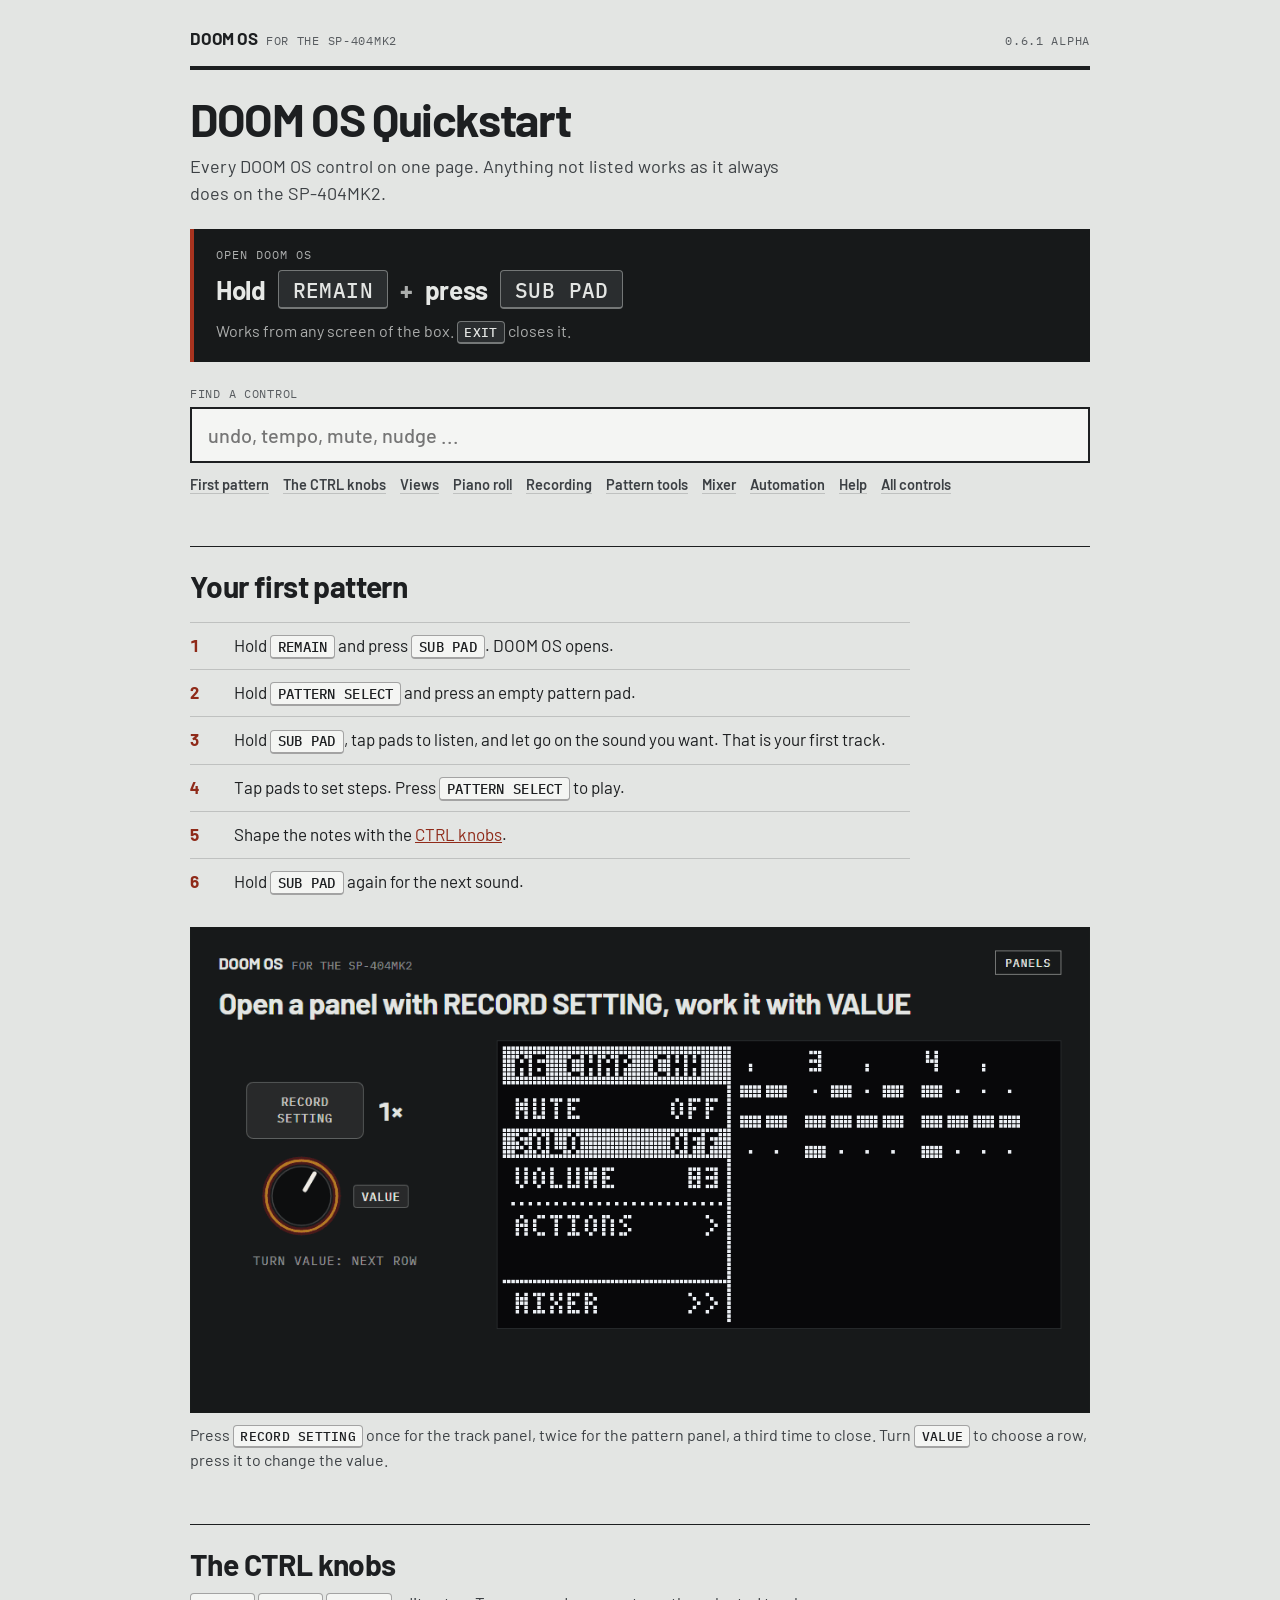
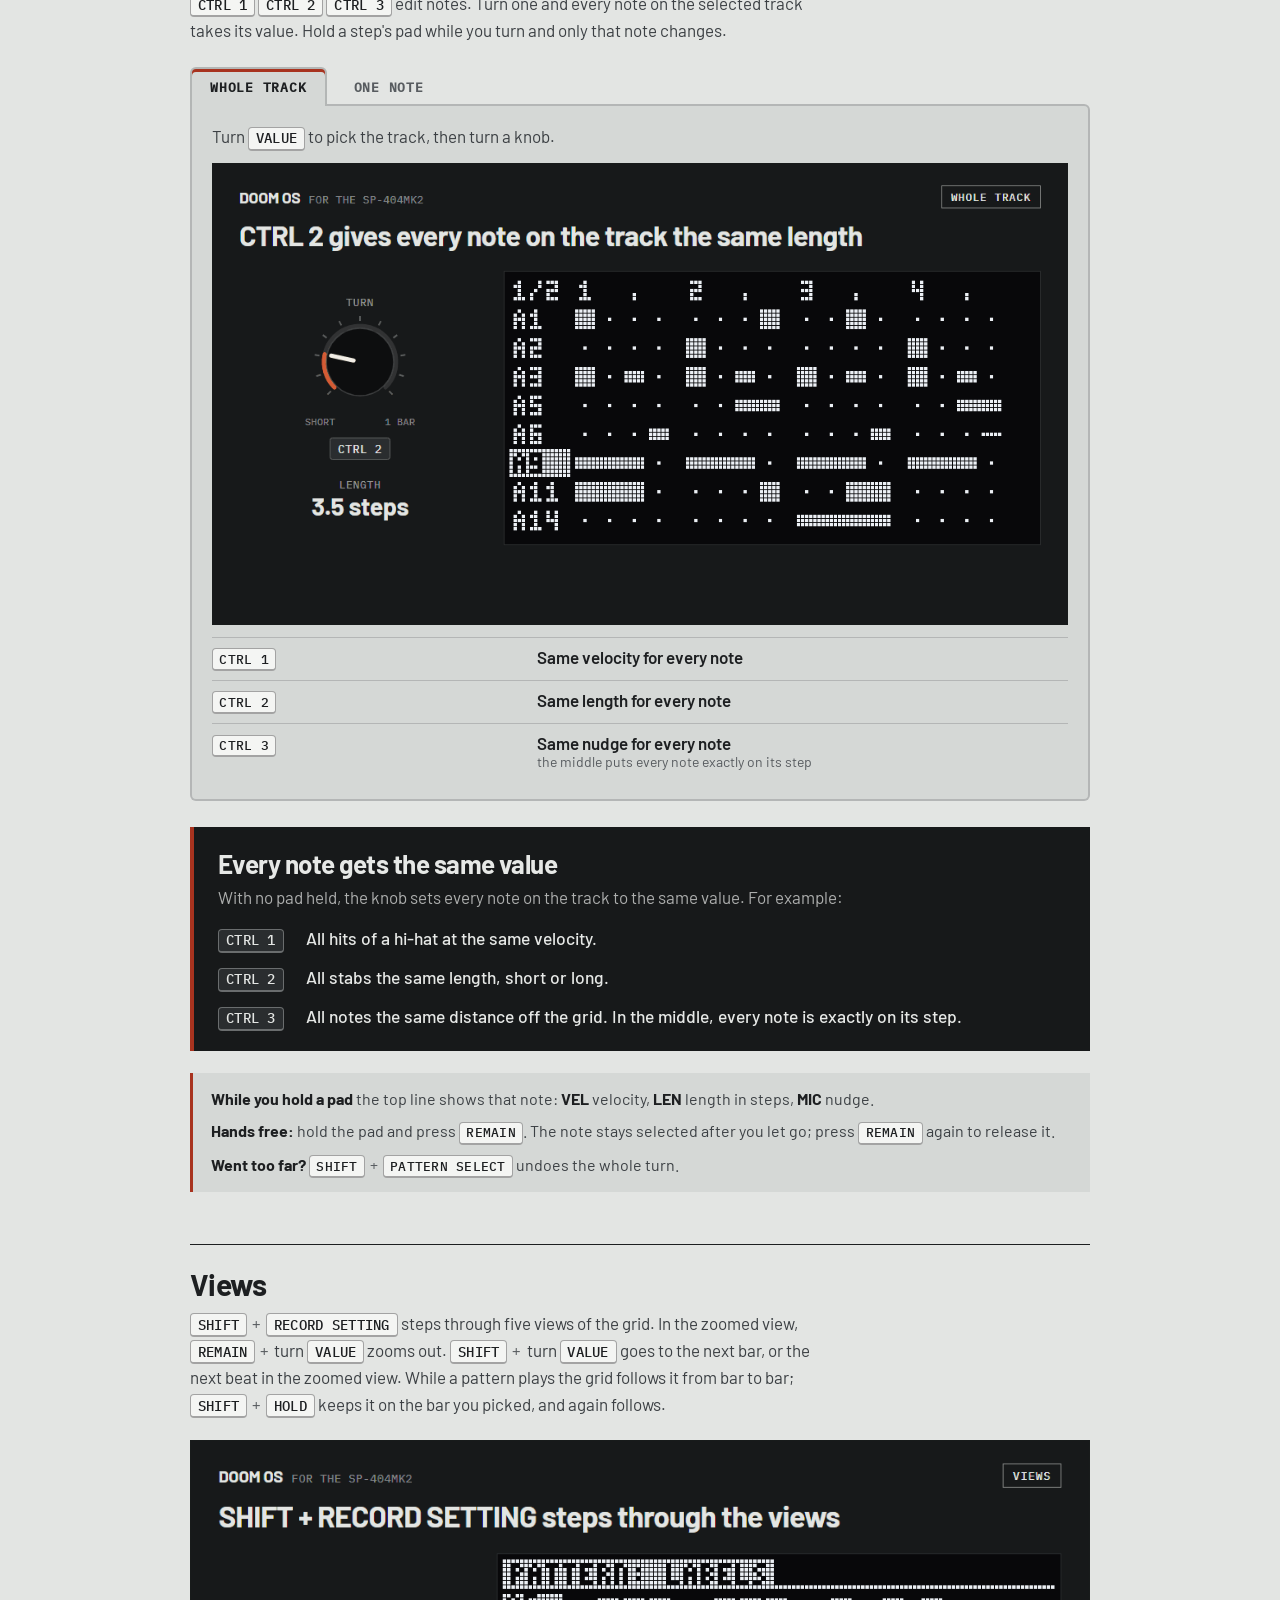
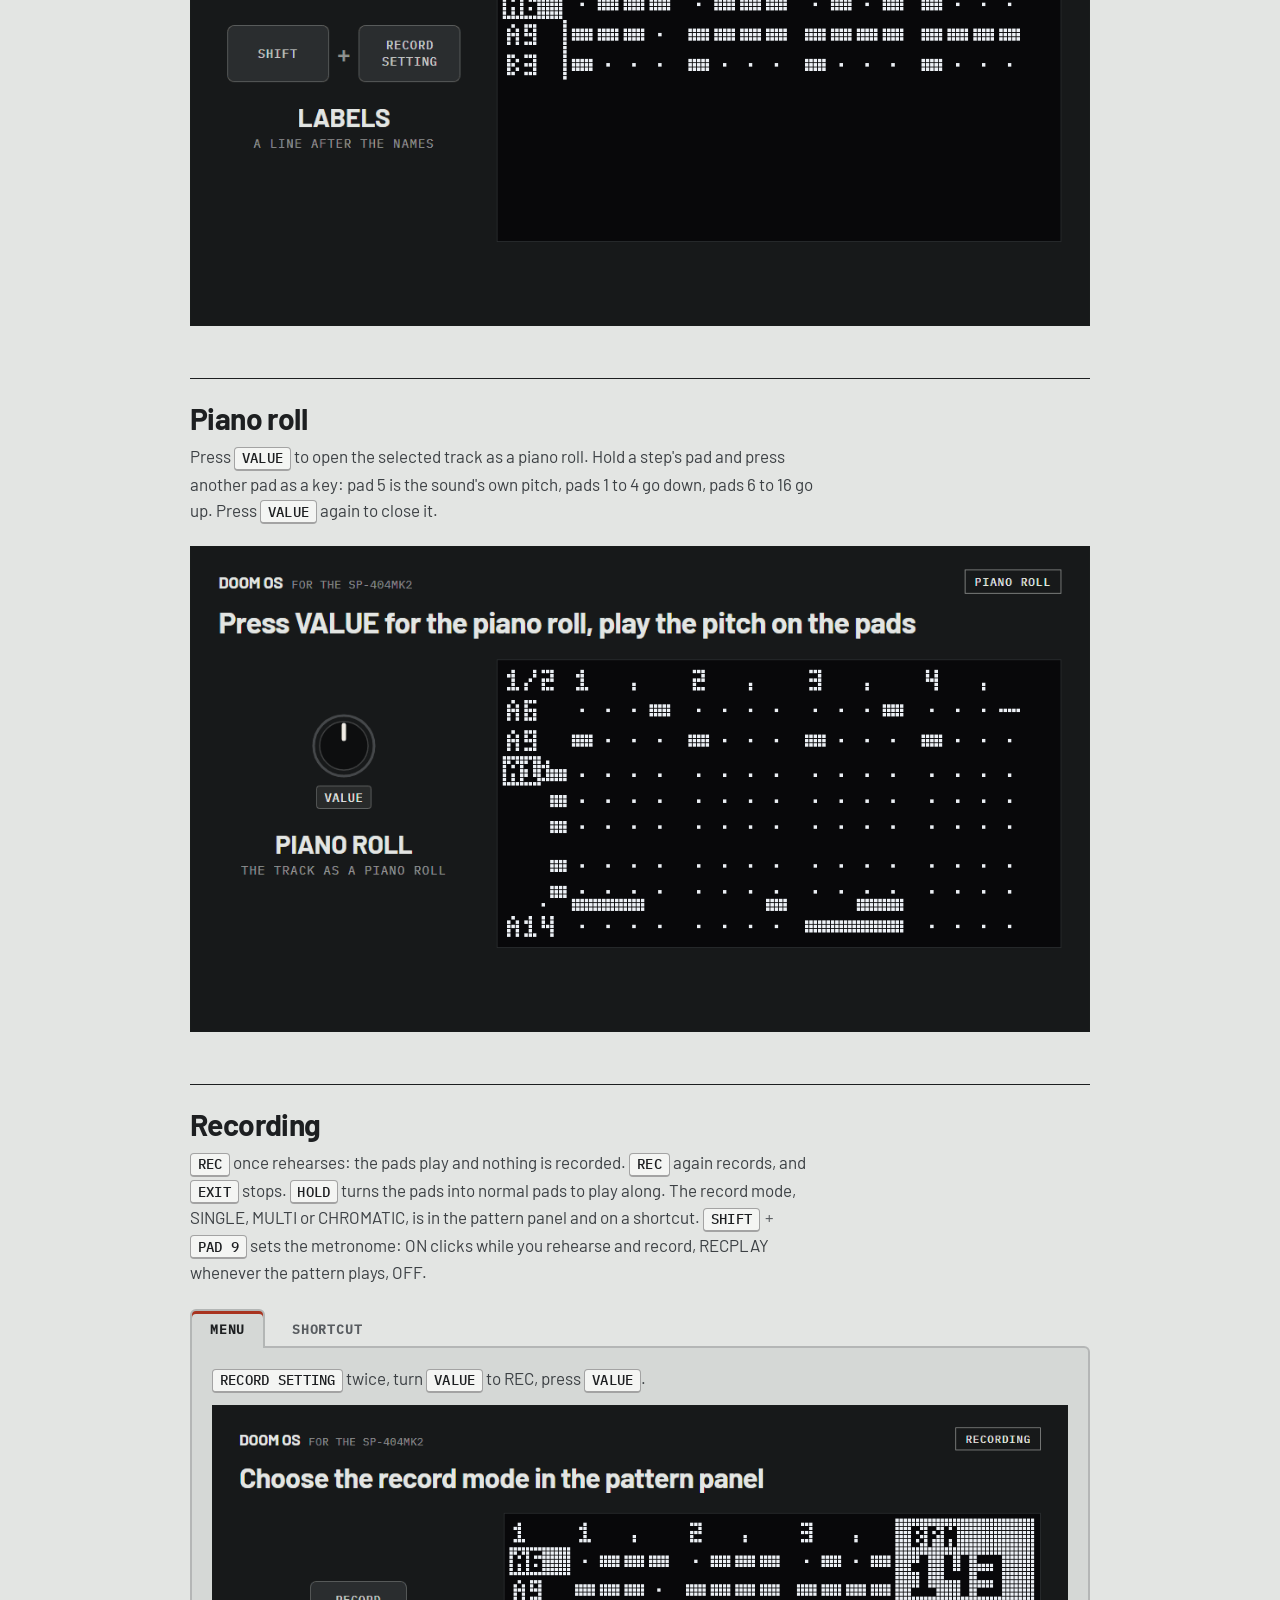
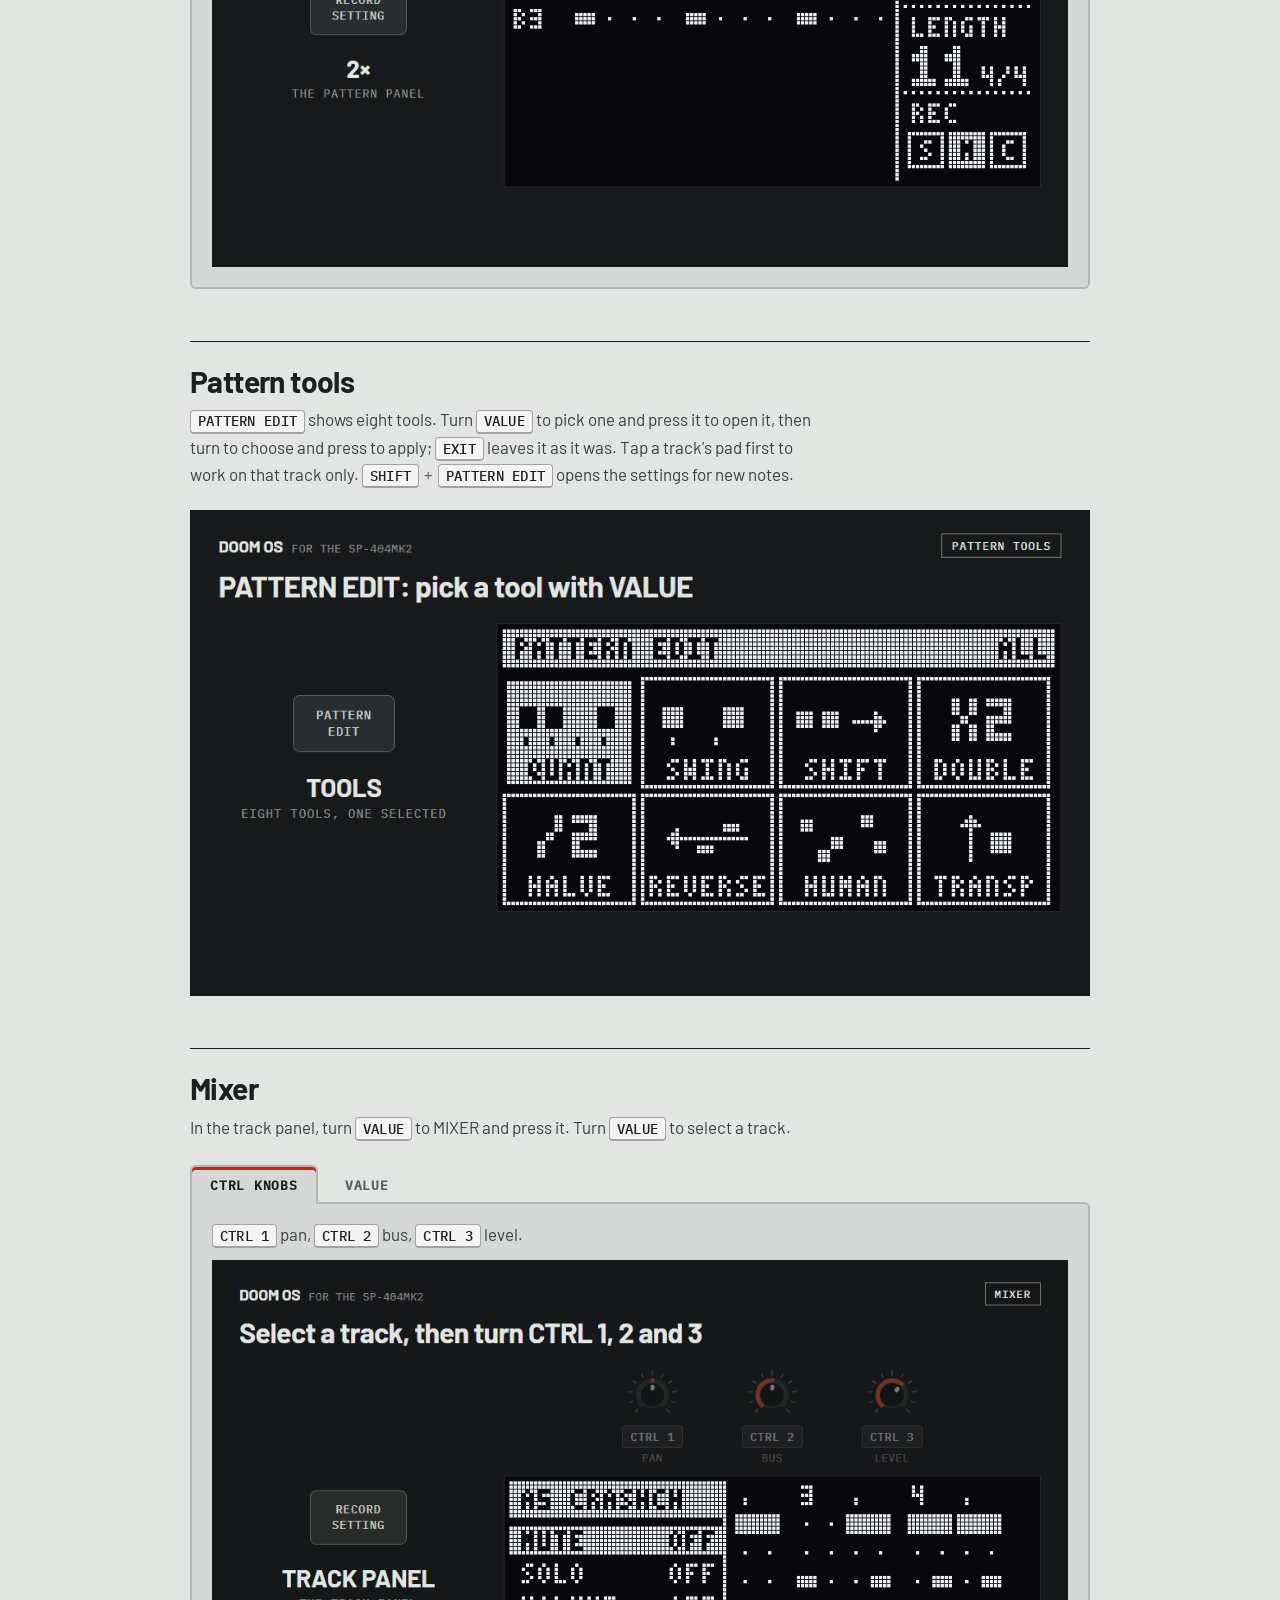
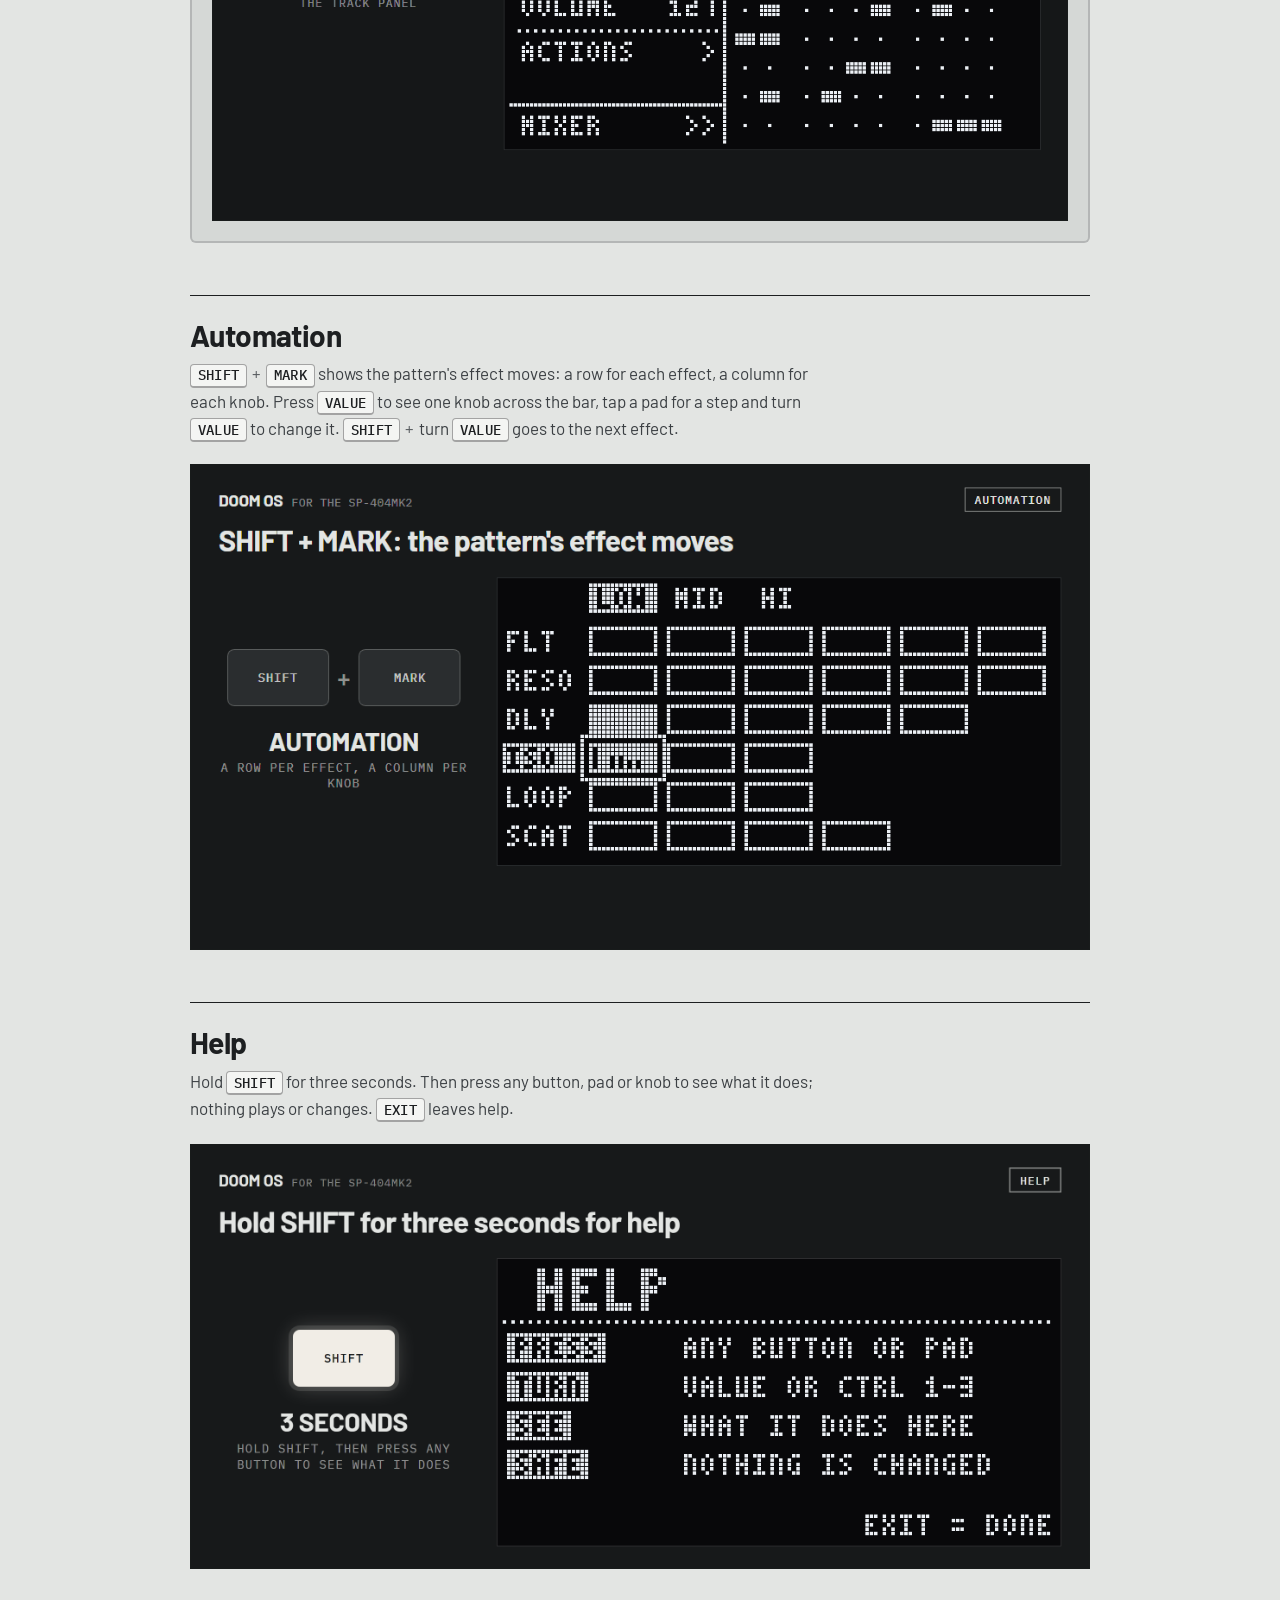
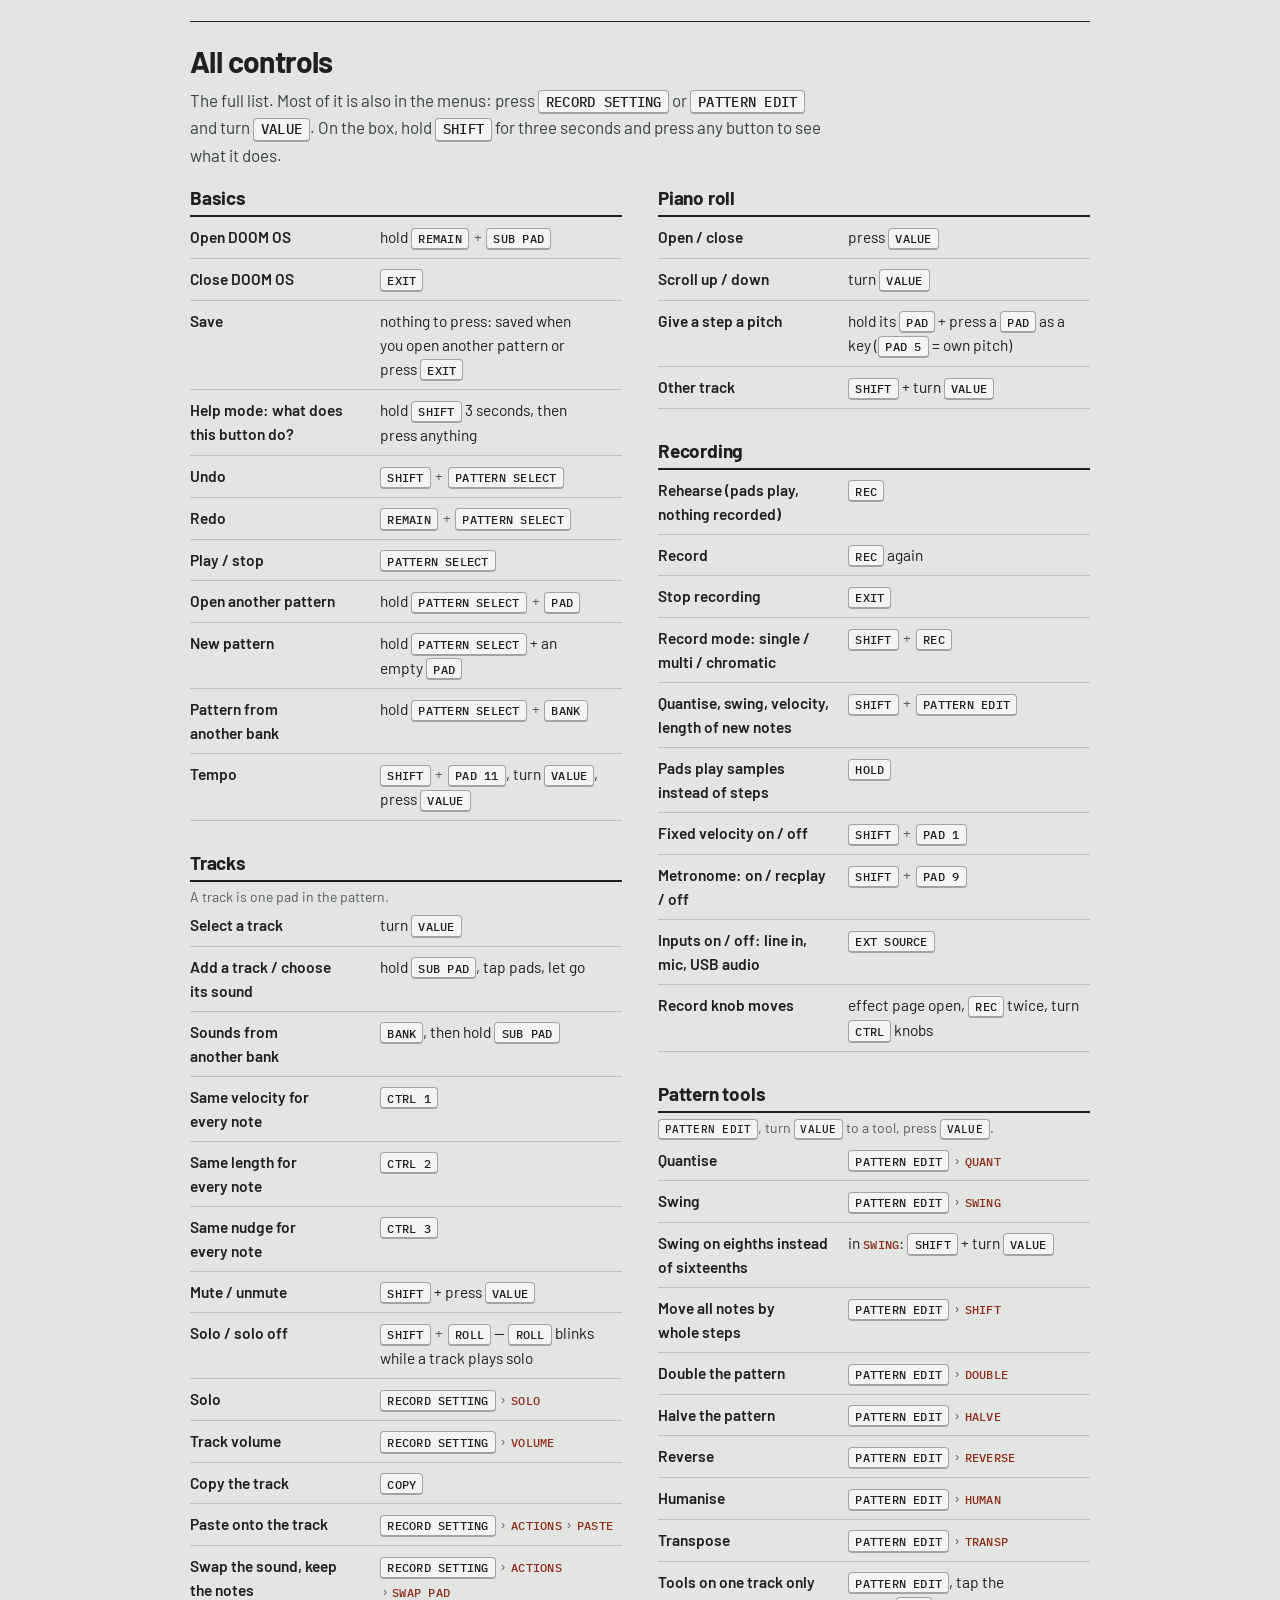
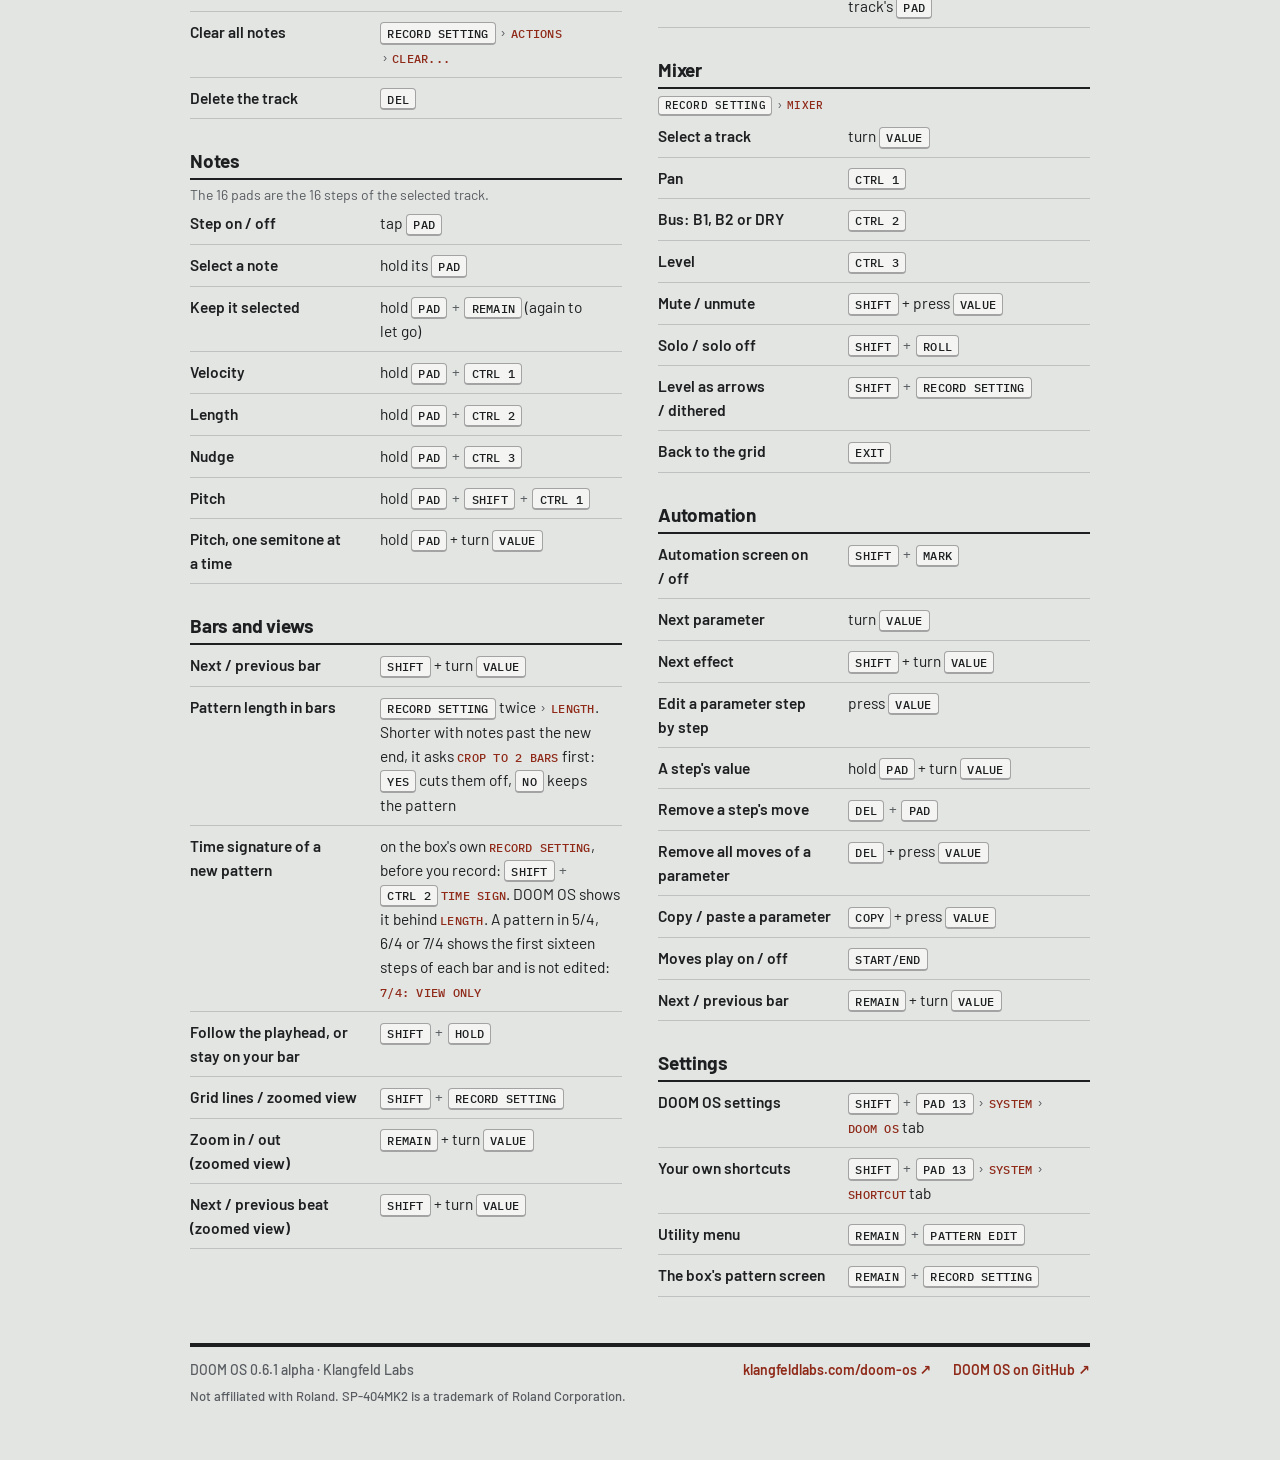
==== manual/index.html @ 0b05b5cd "Manual for 0.6.1" ====
<!doctype html>
<html lang="en">
<head>
<meta charset="utf-8">
<title>DOOM OS Quickstart</title>
<meta name="viewport" content="width=device-width, initial-scale=1, viewport-fit=cover">
<meta name="description" content="Every control of DOOM OS for the SP-404MK2, and how the CTRL knobs edit a whole track or one note.">
<style>
/* Barlow (c) 2017 The Barlow Project Authors, IBM Plex Mono (c) 2017 IBM Corp., SIL Open Font License 1.1 */
@font-face { font-family: 'Barlow'; font-style: normal; font-weight: 400; font-display: swap; src: url([data-uri]) format('woff2'); }
@font-face { font-family: 'Barlow'; font-style: normal; font-weight: 500; font-display: swap; src: url([data-uri]) format('woff2'); }
@font-face { font-family: 'Barlow'; font-style: normal; font-weight: 600; font-display: swap; src: url([data-uri]) format('woff2'); }
@font-face { font-family: 'Barlow'; font-style: normal; font-weight: 700; font-display: swap; src: url([data-uri]) format('woff2'); }
@font-face { font-family: 'IBM Plex Mono'; font-style: normal; font-weight: 400; font-display: swap; src: url([data-uri]) format('woff2'); }
@font-face { font-family: 'IBM Plex Mono'; font-style: normal; font-weight: 500; font-display: swap; src: url([data-uri]) format('woff2'); }
</style>
<style>
:root {
  --paper: #e3e5e3; --ink: #1d1f21; --text: #3c4044; --quiet: #585c60; --accent: #a8331f;
  --accent-text: #8f2a19; --box: #d5d8d6; --rule: rgba(29,31,33,.18); --rule-img: rgba(29,31,33,.26); --rule-strong: #1d1f21;
  --key: #f4f5f3; --key-line: rgba(29,31,33,.38); --mark: rgba(168,51,31,.14);
  --panel: #17191a; --panel-ink: #e3e5e3;
  --feature: #17191a; --feature-ink: #e6e8e6; --feature-dim: rgba(230,232,230,.72);
  --mono: 'IBM Plex Mono', ui-monospace, SFMono-Regular, Menlo, Consolas, monospace;
  --sans: Barlow, system-ui, -apple-system, 'Segoe UI', sans-serif;
}
@media (prefers-color-scheme: dark) {
  :root:not([data-theme="light"]) {
    color-scheme: dark;
    --paper: #151718; --ink: #e6e8e6; --text: #c3c7c9; --quiet: #9aa0a3; --accent: #e8573c;
    --accent-text: #f07a61; --box: #1f2224; --rule: rgba(230,232,230,.14); --rule-img: rgba(230,232,230,.22); --rule-strong: #e6e8e6;
    --key: #272a2c; --key-line: rgba(230,232,230,.3); --mark: rgba(232,87,60,.2);
    --feature: #24282a;
  }
}
:root[data-theme="dark"] {
  color-scheme: dark;
  --paper: #151718; --ink: #e6e8e6; --text: #c3c7c9; --quiet: #9aa0a3; --accent: #e8573c;
  --accent-text: #f07a61; --box: #1f2224; --rule: rgba(230,232,230,.14); --rule-img: rgba(230,232,230,.22); --rule-strong: #e6e8e6;
  --key: #272a2c; --key-line: rgba(230,232,230,.3); --mark: rgba(232,87,60,.2);
  --feature: #24282a;
}
* { box-sizing: border-box; }
body { margin: 0; background: var(--paper); color: var(--ink); font-family: var(--sans); font-size: 16px;
  -webkit-font-smoothing: antialiased; text-wrap: pretty; }
.wrap { max-width: 980px; margin: 0 auto; padding-inline: 40px; padding-block: 28px 56px; }
a { color: var(--accent-text); }
kbd { display: inline-block; font-family: var(--mono); font-size: .8em; font-weight: 500; letter-spacing: .02em;
  text-transform: uppercase; line-height: 1.35; padding: .12em .5em .08em; border: 1px solid var(--key-line);
  border-bottom-width: 2px; border-radius: 4px; background: var(--key); color: var(--ink); white-space: nowrap; }
.item { font-family: var(--mono); font-size: .8em; font-weight: 500; letter-spacing: .02em; color: var(--accent-text);
  white-space: nowrap; }
.then { color: var(--quiet); padding: 0 .1em; }
.plus { color: var(--quiet); padding: 0 .3em; }

header.site { display: flex; align-items: baseline; justify-content: space-between; gap: 16px; }
.brand { font-weight: 700; font-size: 17px; letter-spacing: -.01em; }
.brand span { font-family: var(--mono); font-weight: 400; font-size: 12px; letter-spacing: .06em;
  text-transform: uppercase; color: var(--quiet); margin-left: 8px; }
.ver { font-family: var(--mono); font-size: 12px; letter-spacing: .06em; text-transform: uppercase; color: var(--quiet); }
.title { margin-top: 18px; border-top: 4px solid var(--rule-strong); padding-top: 26px; }
h1 { margin: 0; font-size: 46px; font-weight: 700; letter-spacing: -.03em; line-height: 1.02; text-wrap: balance; }
.lede { margin: 10px 0 0; font-size: 18px; line-height: 1.5; color: var(--text); max-width: 60ch; }

.find { margin-top: 24px; }
.find label { display: block; font-family: var(--mono); font-size: 12px; letter-spacing: .06em;
  text-transform: uppercase; color: var(--quiet); margin-bottom: 6px; }
.find input { width: 100%; font: 500 20px/1.2 var(--sans); padding: 14px 16px; color: var(--ink);
  background: var(--key); border: 2px solid var(--rule-strong); border-radius: 0; outline: none; }
.find input:focus-visible { border-color: var(--accent); box-shadow: 0 0 0 3px var(--mark); }
.hits { margin-top: 0; border: 2px solid var(--rule-strong); border-top: 0; background: var(--paper); }
.hits table { margin: 0; }
.hits .empty { margin: 0; padding: 14px 16px; color: var(--quiet); }
.hits .grp { display: block; font-family: var(--mono); font-size: 11px; letter-spacing: .06em;
  text-transform: uppercase; color: var(--quiet); font-weight: 400; margin-bottom: 2px; }
.jump { display: flex; flex-wrap: wrap; gap: 6px 14px; margin-top: 12px; font-size: 14.5px; font-weight: 600; }
.jump a { color: var(--text); text-decoration: none; border-bottom: 1px solid var(--rule); }
.jump a:hover { color: var(--accent-text); border-color: currentColor; }

section.part { margin-top: 52px; border-top: 1px solid var(--rule-strong); padding-top: 22px; }
h2 { margin: 0; font-size: 30px; font-weight: 700; letter-spacing: -.02em; line-height: 1.15; text-wrap: balance; }
.sub { margin: 8px 0 0; font-size: 17px; line-height: 1.55; color: var(--text); max-width: 64ch; }

.tabs { margin-top: 22px; }
.tabs > input { position: absolute; opacity: 0; pointer-events: none; }
.tabs > label { display: inline-flex; align-items: center; cursor: pointer; font-family: var(--mono); font-size: 13px;
  font-weight: 600; letter-spacing: .06em; text-transform: uppercase; color: var(--quiet);
  padding: 10px 18px; margin-right: 4px; border: 2px solid transparent; border-bottom: 0;
  border-radius: 6px 6px 0 0; position: relative; top: 2px; }
.tabs > label:hover { color: var(--ink); }
.tabs > input:checked + label { color: var(--ink); background: var(--box); border-color: var(--rule); z-index: 1; box-shadow: inset 0 3px 0 var(--accent); }
.tabs > input:focus-visible + label { outline: 2px solid var(--accent); outline-offset: 3px; }
.tabs > .tab { display: none; background: var(--box); border: 2px solid var(--rule); border-radius: 0 6px 6px 6px; padding: 18px 20px 20px; }
.tabs > input:nth-of-type(1):checked ~ .tab:nth-of-type(1),
.tabs > input:nth-of-type(2):checked ~ .tab:nth-of-type(2) { display: block; }
.tab .how { margin: 0 0 12px; font-size: 17px; line-height: 1.5; color: var(--text); }
.tab img { display: block; width: 100%; height: auto; border: 1px solid var(--rule-img); background: #17191a; }
.mode h3 { margin: 0; display: flex; align-items: center; gap: 10px; font-size: 20px; letter-spacing: -.01em; }
.tag { font-family: var(--mono); font-size: 11.5px; font-weight: 500; letter-spacing: .07em; text-transform: uppercase;
  padding: 3px 8px 2px; border: 1.5px solid var(--rule-strong); color: var(--ink); }
.tag.note { background: var(--accent); border-color: var(--accent); color: #fff; }
.mode .how { margin: 6px 0 12px; color: var(--text); font-size: 16px; }
.mode img { display: block; width: 100%; height: auto; border: 1px solid var(--rule-img); background: #17191a; }
.knobs { width: 100%; border-collapse: collapse; margin-top: 12px; }
.knobs th, .knobs td { text-align: left; padding: 9px 0; border-top: 1px solid var(--rule); vertical-align: baseline; }
.knobs th { width: 38%; font-weight: 400; }
.knobs td { font-weight: 600; font-size: 17px; }
.knobs td small { display: block; font-weight: 400; font-size: 14px; color: var(--quiet); }
.one-turn { margin-top: 26px; padding: 22px 24px 20px; background: var(--feature); color: var(--feature-ink);
  border-left: 4px solid var(--accent); }
.one-turn h3 { margin: 0; font-size: 26px; font-weight: 700; letter-spacing: -.02em; line-height: 1.15; }
.one-turn p { margin: 6px 0 0; font-size: 17px; line-height: 1.5; color: var(--feature-dim); }
.one-turn ul { list-style: none; margin: 16px 0 0; padding: 0; display: grid; gap: 12px; }
.one-turn li { display: grid; grid-template-columns: 76px 1fr; gap: 12px; align-items: baseline; font-size: 17.5px;
  line-height: 1.45; font-weight: 500; }
.one-turn kbd { background: #2a2d2f; color: #e3e5e3; border-color: rgba(227,229,227,.35); justify-self: start; }
.facts { margin: 22px 0 0; padding: 14px 18px; background: var(--box); border-left: 3px solid var(--accent);
  display: grid; gap: 8px; font-size: 16px; line-height: 1.5; color: var(--text); }
.facts p { margin: 0; }
.facts b { color: var(--ink); }

ol.first { margin: 18px 0 0; padding: 0; list-style: none; counter-reset: s; display: grid; gap: 0; max-width: 720px; }
ol.first li { counter-increment: s; display: grid; grid-template-columns: 34px 1fr; gap: 10px; padding: 10px 0;
  border-top: 1px solid var(--rule); font-size: 17px; line-height: 1.5; }
ol.first li::before { content: counter(s); font-weight: 700; color: var(--accent-text); font-variant-numeric: tabular-nums; }
.stay { margin: 16px 0 0; max-width: 720px; font-size: 17px; line-height: 1.5; color: var(--text); }
.stay b { color: var(--ink); }
.open { margin-top: 22px; padding: 18px 22px 18px; background: var(--feature); color: var(--feature-ink);
  border-left: 4px solid var(--accent); }
.open p { margin: 0; }
.open .lab { font-family: var(--mono); font-size: 12px; letter-spacing: .08em; text-transform: uppercase;
  color: var(--feature-dim); }
.open .keys { margin-top: 8px; display: flex; flex-wrap: wrap; align-items: center; gap: 8px 12px;
  font-size: 26px; font-weight: 700; letter-spacing: -.01em; }
.open kbd { background: #2a2d2f; color: #e3e5e3; border-color: rgba(227,229,227,.4); }
.open .keys kbd { font-size: 21px; padding: .22em .65em .14em; }
.open .keys .plus { color: var(--feature-dim); padding: 0; }
.open .sub { margin-top: 10px; font-size: 16px; color: var(--feature-dim); }
.panels { margin: 22px 0 0; }
.panels img { display: block; width: 100%; height: auto; border: 1px solid var(--rule-img); background: #17191a; }
.panels figcaption { margin-top: 10px; font-size: 16px; line-height: 1.5; color: var(--text); }
.aside { margin: 14px 0 0; font-size: 15px; color: var(--quiet); max-width: 720px; }

.groups { columns: 2; column-gap: 36px; margin-top: 18px; }
.group { break-inside: avoid; margin: 0 0 30px; }
.group h3 { margin: 0; font-size: 19px; letter-spacing: -.01em; padding-bottom: 6px; border-bottom: 2px solid var(--rule-strong); }
.gnote { margin: 6px 0 0; font-size: 14px; color: var(--quiet); }
table { width: 100%; border-collapse: collapse; }
.group table, .hits table { font-size: 15.5px; }
.group th, .group td, .hits th, .hits td { text-align: left; vertical-align: baseline; padding: 8px 0; border-bottom: 1px solid var(--rule); line-height: 1.55; }
.group th, .hits th { font-weight: 600; width: 44%; padding-right: 14px; }
.hits th, .hits td { padding-inline: 16px; }
.hits th { padding-right: 8px; }
.hits tr:last-child th, .hits tr:last-child td { border-bottom: 0; }

footer.site { margin-top: 40px; border-top: 4px solid var(--rule-strong); padding-top: 14px; font-size: 14px;
  font-weight: 500; color: var(--quiet); display: flex; flex-wrap: wrap; justify-content: space-between;
  align-items: baseline; gap: 10px 20px; }
footer.site nav { display: flex; flex-wrap: wrap; gap: 8px 22px; font-weight: 600; }
footer.site nav a { color: var(--accent-text); text-decoration: none; }
footer.site nav a:hover { text-decoration: underline; }
footer.site .note { flex-basis: 100%; margin: 0; font-size: 13px; }

.opt:not(:last-child)::after { content: "·"; color: var(--quiet); padding: 0 .1em 0 .5em; font-weight: 400; }
.rnote { display: block; margin-top: 3px; font-size: 14px; line-height: 1.45; color: var(--quiet); }
@media (max-width: 760px) {
  .wrap { padding-inline: 16px; }
  h1 { font-size: 34px; }
  h2 { font-size: 25px; }
  .modes { grid-template-columns: 1fr; }
  .groups { columns: 1; }
}
@media (max-width: 460px) {
  .group th, .group td, .hits th, .hits td { display: block; width: auto; border: 0; padding-block: 0; }
  .group tr, .hits tr { display: block; padding: 8px 0; border-bottom: 1px solid var(--rule); }
  .hits tr { padding-inline: 0; }
  .group td, .hits td { margin-top: 4px; }
}
@media (prefers-reduced-motion: reduce) { * { scroll-behavior: auto !important; } }
</style>
</head>
<body>
<div class="wrap">
  <header class="site">
    <div class="brand">DOOM OS<span>for the SP-404MK2</span></div>
    <div class="ver">0.6.1 alpha</div>
  </header>

  <div class="title">
    <h1>DOOM OS Quickstart</h1>
    <p class="lede">Every DOOM OS control on one page. Anything not listed works as it always does on the SP-404MK2.</p>
  </div>

  <div class="open">
    <p class="lab">Open DOOM OS</p>
    <p class="keys"><span>Hold</span><kbd>REMAIN</kbd><span class="plus">+</span><span>press</span><kbd>SUB PAD</kbd></p>
    <p class="sub">Works from any screen of the box. <kbd>EXIT</kbd> closes it.</p>
  </div>

  <div class="find" role="search">
    <label for="q">Find a control</label>
    <input id="q" type="search" autocomplete="off" spellcheck="false" placeholder="undo, tempo, mute, nudge ...">
    <div class="hits" id="hits" hidden aria-live="polite"></div>
    <nav class="jump" aria-label="Sections">
      <a href="#first">First pattern</a><a href="#ctrl">The CTRL knobs</a><a href="#views">Views</a><a href="#roll">Piano roll</a><a href="#rec">Recording</a><a href="#tools">Pattern tools</a><a href="#mix">Mixer</a><a href="#auto">Automation</a><a href="#help">Help</a><a href="#all">All controls</a>
    </nav>
  </div>

  <section class="part" id="first">
    <h2>Your first pattern</h2>
    <ol class="first">
      <li><span>Hold <kbd>REMAIN</kbd> and press <kbd>SUB PAD</kbd>. DOOM OS opens.</span></li>
      <li><span>Hold <kbd>PATTERN SELECT</kbd> and press an empty pattern pad.</span></li>
      <li><span>Hold <kbd>SUB PAD</kbd>, tap pads to listen, and let go on the sound you want. That is your first track.</span></li>
      <li><span>Tap pads to set steps. Press <kbd>PATTERN SELECT</kbd> to play.</span></li>
      <li><span>Shape the notes with the <a href="#ctrl">CTRL knobs</a>.</span></li>
      <li><span>Hold <kbd>SUB PAD</kbd> again for the next sound.</span></li>
    </ol>
    <figure class="panels">
      <img src="img/doomos-record-setting-panels.gif" width="1040" height="560" alt="RECORD SETTING opens the track panel, where turning VALUE walks the rows; pressed again it opens the pattern panel, where VALUE changes the tempo; pressed a third time it closes.">
      <figcaption>Press <kbd>RECORD SETTING</kbd> once for the track panel, twice for the pattern panel, a third time to close. Turn <kbd>VALUE</kbd> to choose a row, press it to change the value.</figcaption>
    </figure>
  </section>

  <section class="part" id="ctrl">
    <h2>The CTRL knobs</h2>
    <p class="sub"><kbd>CTRL 1</kbd> <kbd>CTRL 2</kbd> <kbd>CTRL 3</kbd> edit notes. Turn one and every note on the selected track takes its value. Hold a step's pad while you turn and only that note changes.</p>

    <div class="tabs">
      <!-- a radio and its label per tab, then one .tab per label, in the same order -->
      <input type="radio" name="ctrl" id="ctrl-1" checked>
      <label for="ctrl-1">Whole track</label>
      <input type="radio" name="ctrl" id="ctrl-2">
      <label for="ctrl-2">One note</label>
      <div class="tab">
        <p class="how">Turn <kbd>VALUE</kbd> to pick the track, then turn a knob.</p>
        <img src="img/doomos-ctrl-track-length.gif" width="1040" height="560" alt="The step grid with track A9 selected. Turning CTRL 2 makes every note on the track longer, from one step to four.">
        <table class="knobs">
          <tr><th><kbd>CTRL 1</kbd></th><td>Same velocity for every note</td></tr>
          <tr><th><kbd>CTRL 2</kbd></th><td>Same length for every note</td></tr>
          <tr><th><kbd>CTRL 3</kbd></th><td>Same nudge for every note<small>the middle puts every note exactly on its step</small></td></tr>
        </table>
      </div>
      <div class="tab">
        <p class="how">Hold the note's <kbd>pad</kbd> and turn a knob.</p>
        <img src="img/doomos-ctrl-note-length.gif" width="1040" height="560" alt="Pad 9 held on track A9. The top line shows VEL 90, LEN and MIC. Turning CTRL 2 makes that one note longer while the others stay the same.">
        <table class="knobs">
          <tr><th><kbd>CTRL 1</kbd></th><td>Velocity</td></tr>
          <tr><th><kbd>CTRL 2</kbd></th><td>Length<small>an eighth of a step up to a whole bar</small></td></tr>
          <tr><th><kbd>CTRL 3</kbd></th><td>Nudge<small>early or late; the middle is on the grid</small></td></tr>
          <tr><th><kbd>SHIFT</kbd><span class="plus">+</span><kbd>CTRL 1</kbd></th><td>Pitch<small>up to 12 semitones up or down</small></td></tr>
        </table>
      </div>
    </div>

    <div class="one-turn">
      <h3>Every note gets the same value</h3>
      <p>With no pad held, the knob sets every note on the track to the same value. For example:</p>
      <ul>
        <li><kbd>CTRL 1</kbd><span>All hits of a hi-hat at the same velocity.</span></li>
        <li><kbd>CTRL 2</kbd><span>All stabs the same length, short or long.</span></li>
        <li><kbd>CTRL 3</kbd><span>All notes the same distance off the grid. In the middle, every note is exactly on its step.</span></li>
      </ul>
    </div>

    <div class="facts">
      <p><b>While you hold a pad</b> the top line shows that note: <b>VEL</b> velocity, <b>LEN</b> length in steps, <b>MIC</b> nudge.</p>
      <p><b>Hands free:</b> hold the pad and press <kbd>REMAIN</kbd>. The note stays selected after you let go; press <kbd>REMAIN</kbd> again to release it.</p>
      <p><b>Went too far?</b> <kbd>SHIFT</kbd><span class="plus">+</span><kbd>PATTERN SELECT</kbd> undoes the whole turn.</p>
    </div>
  </section>


  <section class="part" id="views">
    <h2>Views</h2>
    <p class="sub"><kbd>SHIFT</kbd><span class="plus">+</span><kbd>RECORD SETTING</kbd> steps through five views of the grid. In the zoomed view, <kbd>REMAIN</kbd><span class="plus">+</span>turn <kbd>VALUE</kbd> zooms out. <kbd>SHIFT</kbd><span class="plus">+</span>turn <kbd>VALUE</kbd> goes to the next bar, or the next beat in the zoomed view. While a pattern plays the grid follows it from bar to bar; <kbd>SHIFT</kbd><span class="plus">+</span><kbd>HOLD</kbd> keeps it on the bar you picked, and again follows.</p>
    <figure class="panels">
      <img src="img/doomos-views.gif" width="1040" height="560" alt="SHIFT + RECORD SETTING steps the grid through GRID, LABELS, BEATS, BOTH and ZOOM, each named over the header; REMAIN + turning VALUE zooms out to one bar and two bars; one more press goes back to the grid.">
    </figure>
  </section>

  <section class="part" id="roll">
    <h2>Piano roll</h2>
    <p class="sub">Press <kbd>VALUE</kbd> to open the selected track as a piano roll. Hold a step's pad and press another pad as a key: pad 5 is the sound's own pitch, pads 1 to 4 go down, pads 6 to 16 go up. Press <kbd>VALUE</kbd> again to close it.</p>
    <figure class="panels">
      <img src="img/doomos-piano-roll.gif" width="1040" height="560" alt="The bass track opens as a piano roll; with pad 8 held, pad 10 and then pad 12 move its note up 5 and 7 semitones; closed again, the note carries a mark above it.">
    </figure>
  </section>

  <section class="part" id="rec">
    <h2>Recording</h2>
    <p class="sub"><kbd>REC</kbd> once rehearses: the pads play and nothing is recorded. <kbd>REC</kbd> again records, and <kbd>EXIT</kbd> stops. <kbd>HOLD</kbd> turns the pads into normal pads to play along. The record mode, SINGLE, MULTI or CHROMATIC, is in the pattern panel and on a shortcut. <kbd>SHIFT</kbd><span class="plus">+</span><kbd>pad 9</kbd> sets the metronome: ON clicks while you rehearse and record, RECPLAY whenever the pattern plays, OFF.</p>
    <div class="tabs">
      <!-- a radio and its label per tab, then one .tab per label, in the same order -->
      <input type="radio" name="rec" id="rec-1" checked>
      <label for="rec-1">Menu</label>
      <input type="radio" name="rec" id="rec-2">
      <label for="rec-2">Shortcut</label>
      <div class="tab">
        <p class="how"><kbd>RECORD SETTING</kbd> twice, turn <kbd>VALUE</kbd> to REC, press <kbd>VALUE</kbd>.</p>
        <img src="img/doomos-recording-menu.gif" width="1040" height="560" alt="RECORD SETTING twice opens the pattern panel; VALUE turns to REC and its presses step the mode to SINGLE and MULTI; the panel closes, then REC rehearses, REC records and EXIT stops.">
      </div>
      <div class="tab">
        <p class="how"><kbd>SHIFT</kbd><span class="plus">+</span><kbd>REC</kbd> while rehearsing or recording.</p>
        <img src="img/doomos-recording-shortcut.gif" width="1040" height="560" alt="REC shows REHEARSAL, SHIFT + REC switches the mode to MULTI, REC again records while the pattern plays, EXIT stops.">
      </div>
    </div>
  </section>

  <section class="part" id="tools">
    <h2>Pattern tools</h2>
    <p class="sub"><kbd>PATTERN EDIT</kbd> shows eight tools. Turn <kbd>VALUE</kbd> to pick one and press it to open it, then turn to choose and press to apply; <kbd>EXIT</kbd> leaves it as it was. Tap a track's pad first to work on that track only. <kbd>SHIFT</kbd><span class="plus">+</span><kbd>PATTERN EDIT</kbd> opens the settings for new notes.</p>
    <figure class="panels">
      <img src="img/doomos-pattern-tools.gif" width="1040" height="560" alt="PATTERN EDIT opens the tools; VALUE opens QUANT, EXIT closes it; a turn selects SWING and VALUE opens it; PATTERN EDIT goes back to the grid; SHIFT + PATTERN EDIT opens NEW NOTES.">
    </figure>
  </section>

  <section class="part" id="mix">
    <h2>Mixer</h2>
    <p class="sub">In the track panel, turn <kbd>VALUE</kbd> to MIXER and press it. Turn <kbd>VALUE</kbd> to select a track.</p>
    <div class="tabs">
      <!-- a radio and its label per tab, then one .tab per label, in the same order -->
      <input type="radio" name="mix" id="mix-1" checked>
      <label for="mix-1">CTRL knobs</label>
      <input type="radio" name="mix" id="mix-2">
      <label for="mix-2">VALUE</label>
      <div class="tab">
        <p class="how"><kbd>CTRL 1</kbd> pan, <kbd>CTRL 2</kbd> bus, <kbd>CTRL 3</kbd> level.</p>
        <img src="img/doomos-mixer-ctrl.gif" width="1040" height="680" alt="The three CTRL knobs above the screen. The track panel's MIXER opens with VALUE and VALUE selects A6; CTRL 1 turns its pan to the left, CTRL 2 sets its bus to B2 and CTRL 3 raises its level from 83 to 115.">
      </div>
      <div class="tab">
        <p class="how">Press <kbd>VALUE</kbd> for pan, bus or level, and turn it a step at a time.</p>
        <img src="img/doomos-mixer-value.gif" width="1040" height="560" alt="In the mixer, VALUE selects A6; its presses pick pan, bus and level in turn and its turns change each; SHIFT + RECORD SETTING shows the levels dithered.">
      </div>
    </div>
  </section>

  <section class="part" id="auto">
    <h2>Automation</h2>
    <p class="sub"><kbd>SHIFT</kbd><span class="plus">+</span><kbd>MARK</kbd> shows the pattern's effect moves: a row for each effect, a column for each knob. Press <kbd>VALUE</kbd> to see one knob across the bar, tap a pad for a step and turn <kbd>VALUE</kbd> to change it. <kbd>SHIFT</kbd><span class="plus">+</span>turn <kbd>VALUE</kbd> goes to the next effect.</p>
    <figure class="panels">
      <img src="img/doomos-automation.gif" width="1040" height="560" alt="SHIFT + MARK opens the matrix; VALUE opens the isolator's LOW knob across the bar; a pad selects a step; VALUE goes back; SHIFT + a turn moves to the next effect; SHIFT + MARK goes back to the grid.">
    </figure>
  </section>

  <section class="part" id="help">
    <h2>Help</h2>
    <p class="sub">Hold <kbd>SHIFT</kbd> for three seconds. Then press any button, pad or knob to see what it does; nothing plays or changes. <kbd>EXIT</kbd> leaves help.</p>
    <figure class="panels">
      <img src="img/doomos-help.png" width="1040" height="490" alt="SHIFT held for three seconds, and the help screen it opens: press any button or pad, turn VALUE or CTRL 1 to 3, and see what it does here; nothing is changed.">
    </figure>
  </section>

  <section class="part" id="all">
    <h2>All controls</h2>
    <p class="sub">The full list. Most of it is also in the menus: press <kbd>RECORD SETTING</kbd> or <kbd>PATTERN EDIT</kbd> and turn <kbd>VALUE</kbd>. On the box, hold <kbd>SHIFT</kbd> for three seconds and press any button to see what it does.</p>
    <div class="groups">
    <!-- One row per control. The search reads the group, the row's own text and data-k,
         which holds only extra words to find the row by. -->
    <section class="group" id="basics">
      <h3>Basics</h3>
      <table>
        <tr data-k="start launch enter open"><th scope="row">Open DOOM OS</th><td>hold <kbd>REMAIN</kbd><span class="plus">+</span><kbd>SUB PAD</kbd></td></tr>
        <tr data-k="quit leave close"><th scope="row">Close DOOM OS</th><td><kbd>EXIT</kbd></td></tr>
        <tr data-k="save store keep write"><th scope="row">Save</th><td>nothing to press: saved when you open another pattern or press <kbd>EXIT</kbd></td></tr>
        <tr data-k="help info card"><th scope="row">Help mode: what does this button do?</th><td>hold <kbd>SHIFT</kbd> 3 seconds, then press anything</td></tr>
        <tr data-k="undo revert back mistake"><th scope="row">Undo</th><td><kbd>SHIFT</kbd><span class="plus">+</span><kbd>PATTERN SELECT</kbd></td></tr>
        <tr data-k="redo"><th scope="row">Redo</th><td><kbd>REMAIN</kbd><span class="plus">+</span><kbd>PATTERN SELECT</kbd></td></tr>
        <tr data-k="play stop start transport"><th scope="row">Play / stop</th><td><kbd>PATTERN SELECT</kbd></td></tr>
        <tr data-k="pattern switch load change"><th scope="row">Open another pattern</th><td>hold <kbd>PATTERN SELECT</kbd><span class="plus">+</span><kbd>pad</kbd></td></tr>
        <tr data-k="new pattern create empty"><th scope="row">New pattern</th><td>hold <kbd>PATTERN SELECT</kbd> + an empty <kbd>pad</kbd></td></tr>
        <tr data-k="pattern bank"><th scope="row">Pattern from another bank</th><td>hold <kbd>PATTERN SELECT</kbd><span class="plus">+</span><kbd>BANK</kbd></td></tr>
        <tr data-k="tempo bpm speed"><th scope="row">Tempo</th><td><kbd>SHIFT</kbd><span class="plus">+</span><kbd>pad 11</kbd>, turn <kbd>VALUE</kbd>, press <kbd>VALUE</kbd></td></tr>
      </table>
    </section>
    <section class="group" id="tracks">
      <h3>Tracks</h3>
      <p class="gnote">A track is one pad in the pattern.</p>
      <table>
        <tr data-k="track select choose row"><th scope="row">Select a track</th><td>turn <kbd>VALUE</kbd></td></tr>
        <tr data-k="add track sound sample new instrument"><th scope="row">Add a track / choose its sound</th><td>hold <kbd>SUB PAD</kbd>, tap pads, let go</td></tr>
        <tr data-k="bank sample sound"><th scope="row">Sounds from another bank</th><td><kbd>BANK</kbd>, then hold <kbd>SUB PAD</kbd></td></tr>
        <tr data-k="velocity volume loud soft accent all track even flatten"><th scope="row">Same velocity for every note</th><td><kbd>CTRL 1</kbd></td></tr>
        <tr data-k="length gate duration long short all track"><th scope="row">Same length for every note</th><td><kbd>CTRL 2</kbd></td></tr>
        <tr data-k="nudge timing micro shift early late offset all track tighten quantise quantize"><th scope="row">Same nudge for every note</th><td><kbd>CTRL 3</kbd></td></tr>
        <tr data-k="mute unmute silence"><th scope="row">Mute / unmute</th><td><kbd>SHIFT</kbd> + press <kbd>VALUE</kbd></td></tr>
        <tr data-k="solo alone only isolate blink blinking"><th scope="row">Solo / solo off</th><td><kbd>SHIFT</kbd><span class="plus">+</span><kbd>ROLL</kbd> &mdash; <kbd>ROLL</kbd> blinks while a track plays solo</td></tr>
        <tr data-k="solo"><th scope="row">Solo</th><td><kbd>RECORD SETTING</kbd> <span class="then" aria-label="then">&rsaquo;</span> <span class="item">SOLO</span></td></tr>
        <tr data-k="volume level gain"><th scope="row">Track volume</th><td><kbd>RECORD SETTING</kbd> <span class="then" aria-label="then">&rsaquo;</span> <span class="item">VOLUME</span></td></tr>
        <tr data-k="copy"><th scope="row">Copy the track</th><td><kbd>COPY</kbd></td></tr>
        <tr data-k="paste"><th scope="row">Paste onto the track</th><td><kbd>RECORD SETTING</kbd> <span class="then" aria-label="then">&rsaquo;</span> <span class="item">ACTIONS</span> <span class="then" aria-label="then">&rsaquo;</span> <span class="item">PASTE</span></td></tr>
        <tr data-k="swap replace sound sample pad"><th scope="row">Swap the sound, keep the notes</th><td><kbd>RECORD SETTING</kbd> <span class="then" aria-label="then">&rsaquo;</span> <span class="item">ACTIONS</span> <span class="then" aria-label="then">&rsaquo;</span> <span class="item">SWAP PAD</span></td></tr>
        <tr data-k="clear erase empty"><th scope="row">Clear all notes</th><td><kbd>RECORD SETTING</kbd> <span class="then" aria-label="then">&rsaquo;</span> <span class="item">ACTIONS</span> <span class="then" aria-label="then">&rsaquo;</span> <span class="item">CLEAR...</span></td></tr>
        <tr data-k="delete remove track"><th scope="row">Delete the track</th><td><kbd>DEL</kbd></td></tr>
      </table>
    </section>
    <section class="group" id="notes">
      <h3>Notes</h3>
      <p class="gnote">The 16 pads are the 16 steps of the selected track.</p>
      <table>
        <tr data-k="step note add remove toggle"><th scope="row">Step on / off</th><td>tap <kbd>pad</kbd></td></tr>
        <tr data-k="select note step hold"><th scope="row">Select a note</th><td>hold its <kbd>pad</kbd></td></tr>
        <tr data-k="latch keep select remain"><th scope="row">Keep it selected</th><td>hold <kbd>pad</kbd><span class="plus">+</span><kbd>REMAIN</kbd> (again to let go)</td></tr>
        <tr data-k="velocity note loud soft accent"><th scope="row">Velocity</th><td>hold <kbd>pad</kbd><span class="plus">+</span><kbd>CTRL 1</kbd></td></tr>
        <tr data-k="length note gate duration"><th scope="row">Length</th><td>hold <kbd>pad</kbd><span class="plus">+</span><kbd>CTRL 2</kbd></td></tr>
        <tr data-k="nudge note timing micro early late mic"><th scope="row">Nudge</th><td>hold <kbd>pad</kbd><span class="plus">+</span><kbd>CTRL 3</kbd></td></tr>
        <tr data-k="pitch note transpose semitone tune"><th scope="row">Pitch</th><td>hold <kbd>pad</kbd><span class="plus">+</span><kbd>SHIFT</kbd><span class="plus">+</span><kbd>CTRL 1</kbd></td></tr>
        <tr data-k="pitch note semitone"><th scope="row">Pitch, one semitone at a time</th><td>hold <kbd>pad</kbd> + turn <kbd>VALUE</kbd></td></tr>
      </table>
    </section>
    <section class="group" id="bars-and-views">
      <h3>Bars and views</h3>
      <table>
        <tr data-k="bar page next previous measure"><th scope="row">Next / previous bar</th><td><kbd>SHIFT</kbd> + turn <kbd>VALUE</kbd></td></tr>
        <tr data-k="length bars pattern long shorter crop cut"><th scope="row">Pattern length in bars</th><td><kbd>RECORD SETTING</kbd> twice <span class="then" aria-label="then">&rsaquo;</span> <span class="item">LENGTH</span>. Shorter with notes past the new end, it asks <span class="item">CROP TO 2 BARS</span> first: <kbd>YES</kbd> cuts them off, <kbd>NO</kbd> keeps the pattern</td></tr>
        <tr data-k="time signature meter 3/4 2/4 1/4 4/4 5/4 6/4 7/4 waltz beats view only"><th scope="row">Time signature of a new pattern</th><td>on the box&#x27;s own <span class="item">RECORD SETTING</span>, before you record: <kbd>SHIFT</kbd><span class="plus">+</span><kbd>CTRL 2</kbd> <span class="item">TIME SIGN</span>. DOOM OS shows it behind <span class="item">LENGTH</span>. A pattern in 5/4, 6/4 or 7/4 shows the first sixteen steps of each bar and is not edited: <span class="item">7/4: VIEW ONLY</span></td></tr>
        <tr data-k="follow playhead stay lock bar scroll jump page"><th scope="row">Follow the playhead, or stay on your bar</th><td><kbd>SHIFT</kbd><span class="plus">+</span><kbd>HOLD</kbd></td></tr>
        <tr data-k="view zoom grid lines beats labels"><th scope="row">Grid lines / zoomed view</th><td><kbd>SHIFT</kbd><span class="plus">+</span><kbd>RECORD SETTING</kbd></td></tr>
        <tr data-k="zoom"><th scope="row">Zoom in / out (zoomed view)</th><td><kbd>REMAIN</kbd> + turn <kbd>VALUE</kbd></td></tr>
        <tr data-k="zoom beat"><th scope="row">Next / previous beat (zoomed view)</th><td><kbd>SHIFT</kbd> + turn <kbd>VALUE</kbd></td></tr>
      </table>
    </section>
    <section class="group" id="piano-roll">
      <h3>Piano roll</h3>
      <table>
        <tr data-k="piano roll melody keys"><th scope="row">Open / close</th><td>press <kbd>VALUE</kbd></td></tr>
        <tr data-k="piano roll scroll"><th scope="row">Scroll up / down</th><td>turn <kbd>VALUE</kbd></td></tr>
        <tr data-k="piano melody pitch key chromatic"><th scope="row">Give a step a pitch</th><td>hold its <kbd>pad</kbd> + press a <kbd>pad</kbd> as a key (<kbd>pad 5</kbd> = own pitch)</td></tr>
        <tr data-k="piano roll track"><th scope="row">Other track</th><td><kbd>SHIFT</kbd> + turn <kbd>VALUE</kbd></td></tr>
      </table>
    </section>
    <section class="group" id="recording">
      <h3>Recording</h3>
      <table>
        <tr data-k="rehearse practice rec"><th scope="row">Rehearse (pads play, nothing recorded)</th><td><kbd>REC</kbd></td></tr>
        <tr data-k="record rec take live"><th scope="row">Record</th><td><kbd>REC</kbd> again</td></tr>
        <tr data-k="stop record"><th scope="row">Stop recording</th><td><kbd>EXIT</kbd></td></tr>
        <tr data-k="record mode single multi chromatic"><th scope="row">Record mode: single / multi / chromatic</th><td><kbd>SHIFT</kbd><span class="plus">+</span><kbd>REC</kbd></td></tr>
        <tr data-k="new notes quantise quantize swing record settings"><th scope="row">Quantise, swing, velocity, length of new notes</th><td><kbd>SHIFT</kbd><span class="plus">+</span><kbd>PATTERN EDIT</kbd></td></tr>
        <tr data-k="hold play pads finger drum"><th scope="row">Pads play samples instead of steps</th><td><kbd>HOLD</kbd></td></tr>
        <tr data-k="fixed velocity"><th scope="row">Fixed velocity on / off</th><td><kbd>SHIFT</kbd><span class="plus">+</span><kbd>pad 1</kbd></td></tr>
        <tr data-k="metronome click count tick recplay"><th scope="row">Metronome: on / recplay / off</th><td><kbd>SHIFT</kbd><span class="plus">+</span><kbd>pad 9</kbd></td></tr>
        <tr data-k="ext source external input line mic guitar usb audio phone computer monitor"><th scope="row">Inputs on / off: line in, mic, USB audio</th><td><kbd>EXT SOURCE</kbd></td></tr>
        <tr data-k="record automation motion knob"><th scope="row">Record knob moves</th><td>effect page open, <kbd>REC</kbd> twice, turn <kbd>CTRL</kbd> knobs</td></tr>
      </table>
    </section>
    <section class="group" id="pattern-tools">
      <h3>Pattern tools</h3>
      <p class="gnote"><kbd>PATTERN EDIT</kbd>, turn <kbd>VALUE</kbd> to a tool, press <kbd>VALUE</kbd>.</p>
      <table>
        <tr data-k="quantise quantize grid snap tidy"><th scope="row">Quantise</th><td><kbd>PATTERN EDIT</kbd> <span class="then" aria-label="then">&rsaquo;</span> <span class="item">QUANT</span></td></tr>
        <tr data-k="swing shuffle groove"><th scope="row">Swing</th><td><kbd>PATTERN EDIT</kbd> <span class="then" aria-label="then">&rsaquo;</span> <span class="item">SWING</span></td></tr>
        <tr data-k="swing eighths 1/8"><th scope="row">Swing on eighths instead of sixteenths</th><td>in <span class="item">SWING</span>: <kbd>SHIFT</kbd> + turn <kbd>VALUE</kbd></td></tr>
        <tr data-k="shift move rotate offset"><th scope="row">Move all notes by whole steps</th><td><kbd>PATTERN EDIT</kbd> <span class="then" aria-label="then">&rsaquo;</span> <span class="item">SHIFT</span></td></tr>
        <tr data-k="double length copy"><th scope="row">Double the pattern</th><td><kbd>PATTERN EDIT</kbd> <span class="then" aria-label="then">&rsaquo;</span> <span class="item">DOUBLE</span></td></tr>
        <tr data-k="halve half shorten"><th scope="row">Halve the pattern</th><td><kbd>PATTERN EDIT</kbd> <span class="then" aria-label="then">&rsaquo;</span> <span class="item">HALVE</span></td></tr>
        <tr data-k="reverse backwards"><th scope="row">Reverse</th><td><kbd>PATTERN EDIT</kbd> <span class="then" aria-label="then">&rsaquo;</span> <span class="item">REVERSE</span></td></tr>
        <tr data-k="humanise humanize random human feel"><th scope="row">Humanise</th><td><kbd>PATTERN EDIT</kbd> <span class="then" aria-label="then">&rsaquo;</span> <span class="item">HUMAN</span></td></tr>
        <tr data-k="transpose pitch key"><th scope="row">Transpose</th><td><kbd>PATTERN EDIT</kbd> <span class="then" aria-label="then">&rsaquo;</span> <span class="item">TRANSP</span></td></tr>
        <tr data-k="one track only"><th scope="row">Tools on one track only</th><td><kbd>PATTERN EDIT</kbd>, tap the track's <kbd>pad</kbd></td></tr>
      </table>
    </section>
    <section class="group" id="mixer">
      <h3>Mixer</h3>
      <p class="gnote"><kbd>RECORD SETTING</kbd> <span class="then" aria-label="then">&rsaquo;</span> <span class="item">MIXER</span></p>
      <table>
        <tr data-k="mixer track"><th scope="row">Select a track</th><td>turn <kbd>VALUE</kbd></td></tr>
        <tr data-k="pan stereo left right"><th scope="row">Pan</th><td><kbd>CTRL 1</kbd></td></tr>
        <tr data-k="bus fx send routing dry"><th scope="row">Bus: B1, B2 or DRY</th><td><kbd>CTRL 2</kbd></td></tr>
        <tr data-k="level volume fader"><th scope="row">Level</th><td><kbd>CTRL 3</kbd></td></tr>
        <tr data-k="mute"><th scope="row">Mute / unmute</th><td><kbd>SHIFT</kbd> + press <kbd>VALUE</kbd></td></tr>
        <tr data-k="solo alone only isolate"><th scope="row">Solo / solo off</th><td><kbd>SHIFT</kbd><span class="plus">+</span><kbd>ROLL</kbd></td></tr>
        <tr data-k="meter display"><th scope="row">Level as arrows / dithered</th><td><kbd>SHIFT</kbd><span class="plus">+</span><kbd>RECORD SETTING</kbd></td></tr>
        <tr data-k="back close mixer"><th scope="row">Back to the grid</th><td><kbd>EXIT</kbd></td></tr>
      </table>
    </section>
    <section class="group" id="effects" hidden>  <!-- the box's own controls: found by the search, not shown -->
      <h3>Effects</h3>
      <table>
        <tr data-k="effect fx on off"><th scope="row">Effect on / off</th><td>its FX button (<kbd>FILTER+DRIVE</kbd> ... <kbd>MFX</kbd>)</td></tr>
        <tr data-k="effect parameter knob"><th scope="row">Effect parameters</th><td><kbd>CTRL 1</kbd> <kbd>CTRL 2</kbd> <kbd>CTRL 3</kbd> (effect page open)</td></tr>
        <tr data-k="effect page 2 ctrl 4 5 6"><th scope="row">Second page of parameters</th><td>hold <kbd>VALUE</kbd></td></tr>
        <tr data-k="effect close"><th scope="row">Close the effect page</th><td><kbd>EXIT</kbd></td></tr>
        <tr data-k="mfx choose effect"><th scope="row">Choose the MFX effect</th><td>hold <kbd>MFX</kbd><span class="plus">+</span><kbd>pad</kbd></td></tr>
        <tr data-k="mfx"><th scope="row">MFX effects 17 to 32</th><td>hold <kbd>MFX</kbd><span class="plus">+</span><kbd>DJFX LOOPER</kbd><span class="plus">+</span><kbd>pad</kbd></td></tr>
        <tr data-k="mfx"><th scope="row">MFX effects 33 to 48</th><td>hold <kbd>MFX</kbd><span class="plus">+</span><kbd>ISOLATOR</kbd><span class="plus">+</span><kbd>pad</kbd></td></tr>
        <tr data-k="bus"><th scope="row">Other bus</th><td><kbd>BUS FX</kbd></td></tr>
        <tr data-k="record automation motion knob"><th scope="row">Record knob moves</th><td>effect page open, <kbd>REC</kbd> twice, turn <kbd>CTRL</kbd> knobs</td></tr>
      </table>
    </section>
    <section class="group" id="automation">
      <h3>Automation</h3>
      <table>
        <tr data-k="automation motion lanes"><th scope="row">Automation screen on / off</th><td><kbd>SHIFT</kbd><span class="plus">+</span><kbd>MARK</kbd></td></tr>
        <tr data-k="automation parameter"><th scope="row">Next parameter</th><td>turn <kbd>VALUE</kbd></td></tr>
        <tr data-k="automation effect"><th scope="row">Next effect</th><td><kbd>SHIFT</kbd> + turn <kbd>VALUE</kbd></td></tr>
        <tr data-k="automation edit"><th scope="row">Edit a parameter step by step</th><td>press <kbd>VALUE</kbd></td></tr>
        <tr data-k="automation step value"><th scope="row">A step&#x27;s value</th><td>hold <kbd>pad</kbd> + turn <kbd>VALUE</kbd></td></tr>
        <tr data-k="automation delete step"><th scope="row">Remove a step&#x27;s move</th><td><kbd>DEL</kbd><span class="plus">+</span><kbd>pad</kbd></td></tr>
        <tr data-k="automation clear delete"><th scope="row">Remove all moves of a parameter</th><td><kbd>DEL</kbd> + press <kbd>VALUE</kbd></td></tr>
        <tr data-k="automation copy paste"><th scope="row">Copy / paste a parameter</th><td><kbd>COPY</kbd> + press <kbd>VALUE</kbd></td></tr>
        <tr data-k="motion play automation"><th scope="row">Moves play on / off</th><td><kbd>START/END</kbd></td></tr>
        <tr data-k="automation bar"><th scope="row">Next / previous bar</th><td><kbd>REMAIN</kbd> + turn <kbd>VALUE</kbd></td></tr>
      </table>
    </section>
    <section class="group" id="settings">
      <h3>Settings</h3>
      <table>
        <tr data-k="settings boot animation grid lines follow"><th scope="row">DOOM OS settings</th><td><kbd>SHIFT</kbd><span class="plus">+</span><kbd>pad 13</kbd> <span class="then" aria-label="then">&rsaquo;</span> <span class="item">SYSTEM</span> <span class="then" aria-label="then">&rsaquo;</span> <span class="item">DOOM OS</span> tab</td></tr>
        <tr data-k="shortcut custom combo"><th scope="row">Your own shortcuts</th><td><kbd>SHIFT</kbd><span class="plus">+</span><kbd>pad 13</kbd> <span class="then" aria-label="then">&rsaquo;</span> <span class="item">SYSTEM</span> <span class="then" aria-label="then">&rsaquo;</span> <span class="item">SHORTCUT</span> tab</td></tr>
        <tr data-k="utility menu"><th scope="row">Utility menu</th><td><kbd>REMAIN</kbd><span class="plus">+</span><kbd>PATTERN EDIT</kbd></td></tr>
        <tr data-k="pattern select screen"><th scope="row">The box&#x27;s pattern screen</th><td><kbd>REMAIN</kbd><span class="plus">+</span><kbd>RECORD SETTING</kbd></td></tr>
      </table>
    </section>
    </div>
  </section>

  <footer class="site">
    <span>DOOM OS 0.6.1 alpha &middot; Klangfeld Labs</span>
    <nav>
      <a href="https://klangfeldlabs.com/doom-os" target="_blank" rel="noopener">klangfeldlabs.com/doom-os &#8599;</a>
      <a href="https://github.com/klangfeld-labs/doom-os" target="_blank" rel="noopener">DOOM OS on GitHub &#8599;</a>
    </nav>
    <p class="note">Not affiliated with Roland. SP-404MK2 is a trademark of Roland Corporation.</p>
  </footer>
</div>
<script>
(function () {
  var q = document.getElementById('q'), hits = document.getElementById('hits');
  var rows = Array.prototype.slice.call(document.querySelectorAll('.group tr')).map(function (r) {
    var g = r.closest('.group').querySelector('h3').textContent;
    return { row: r, group: g, key: (g + ' ' + r.textContent + ' ' + (r.getAttribute('data-k') || '')).toLowerCase() };
  });
  function run() {
    var words = q.value.toLowerCase().trim().split(/\s+/).filter(Boolean);
    if (!words.length) { hits.hidden = true; hits.innerHTML = ''; return; }
    var found = rows.filter(function (x) { return words.every(function (w) { return x.key.indexOf(w) !== -1; }); });
    hits.hidden = false;
    if (!found.length) {
      hits.innerHTML = '<p class="empty">Nothing found. Try another word, or hold SHIFT for three seconds on the box and press the button you are curious about.</p>';
      return;
    }
    var t = document.createElement('table');
    found.slice(0, 12).forEach(function (x) {
      var c = x.row.cloneNode(true);
      c.querySelector('th').insertAdjacentHTML('afterbegin', '<span class="grp">' + x.group + '</span>');
      t.appendChild(c);
    });
    hits.innerHTML = '';
    hits.appendChild(t);
  }
  q.addEventListener('input', run);
  document.addEventListener('keydown', function (e) {
    if (e.key === '/' && document.activeElement !== q) { e.preventDefault(); q.focus(); }
    if (e.key === 'Escape' && document.activeElement === q) { q.value = ''; run(); }
  });
  run();
})();
</script>
</body>
</html>
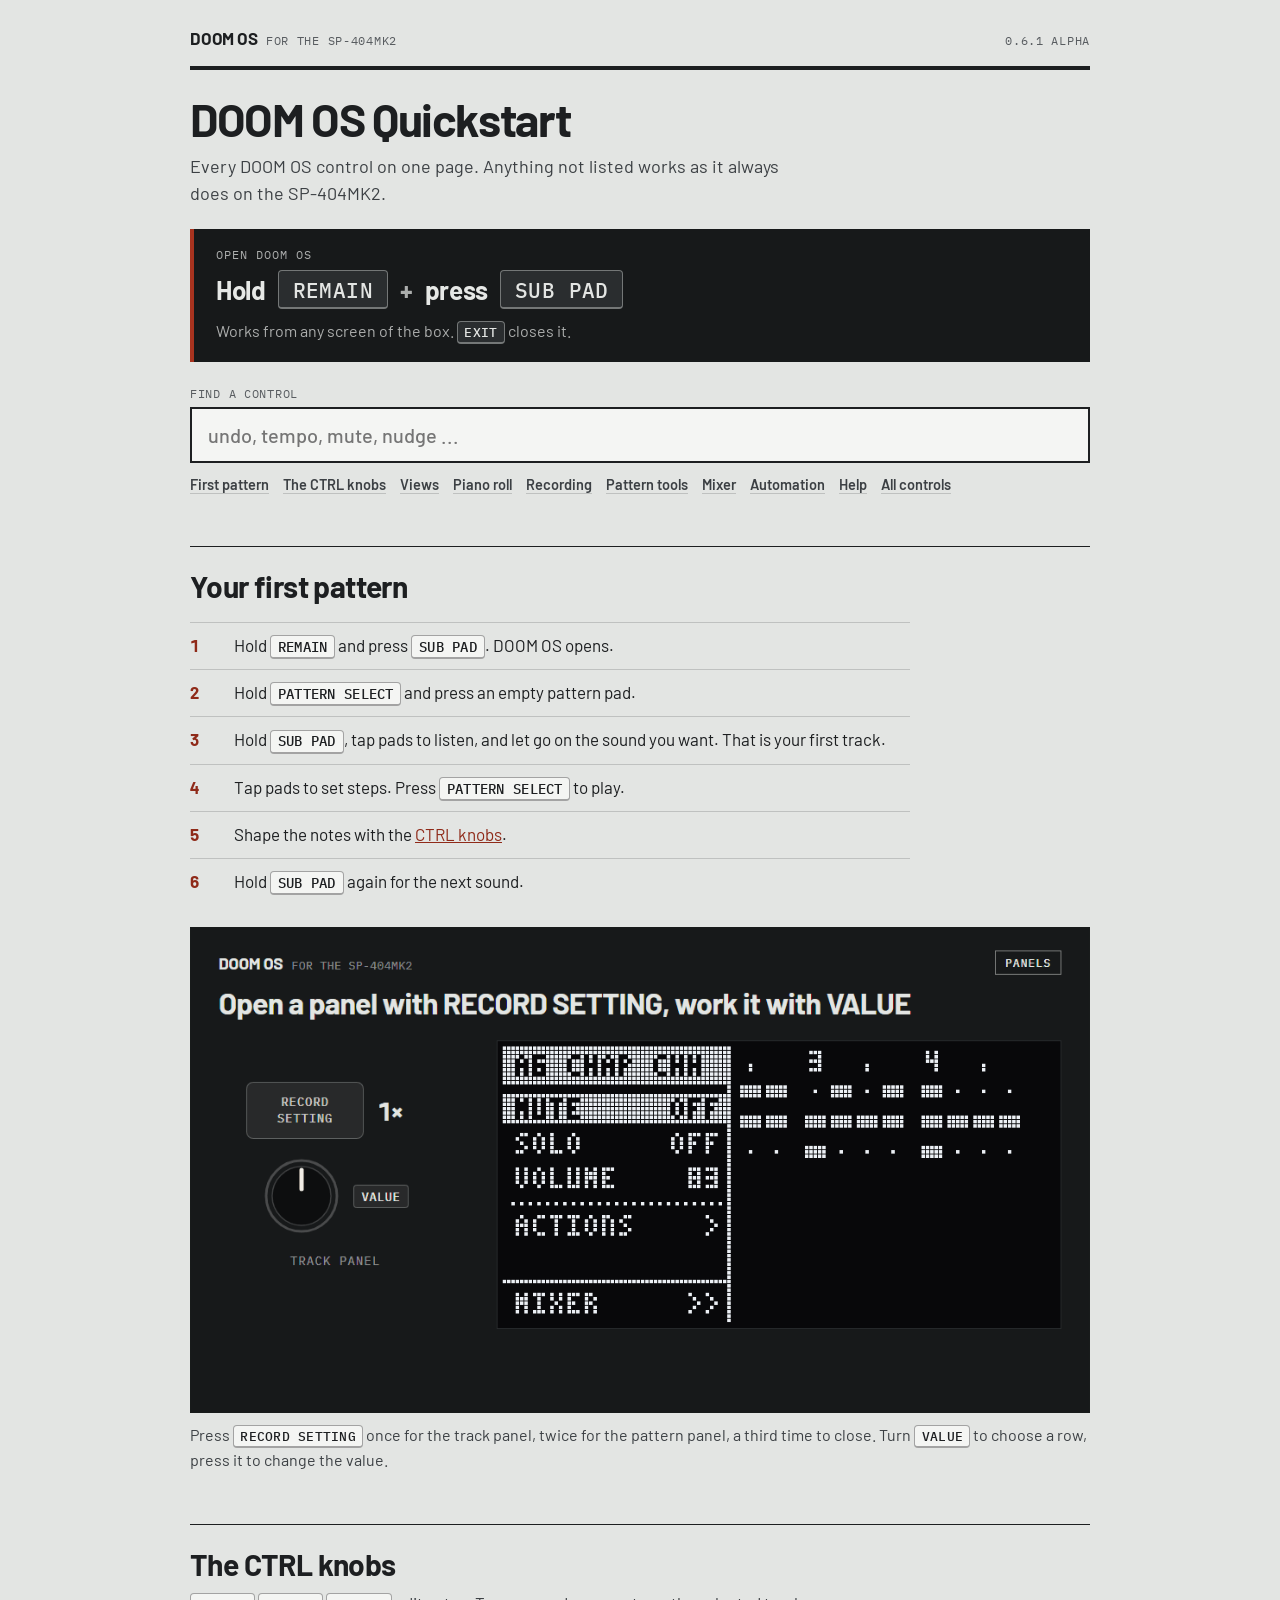
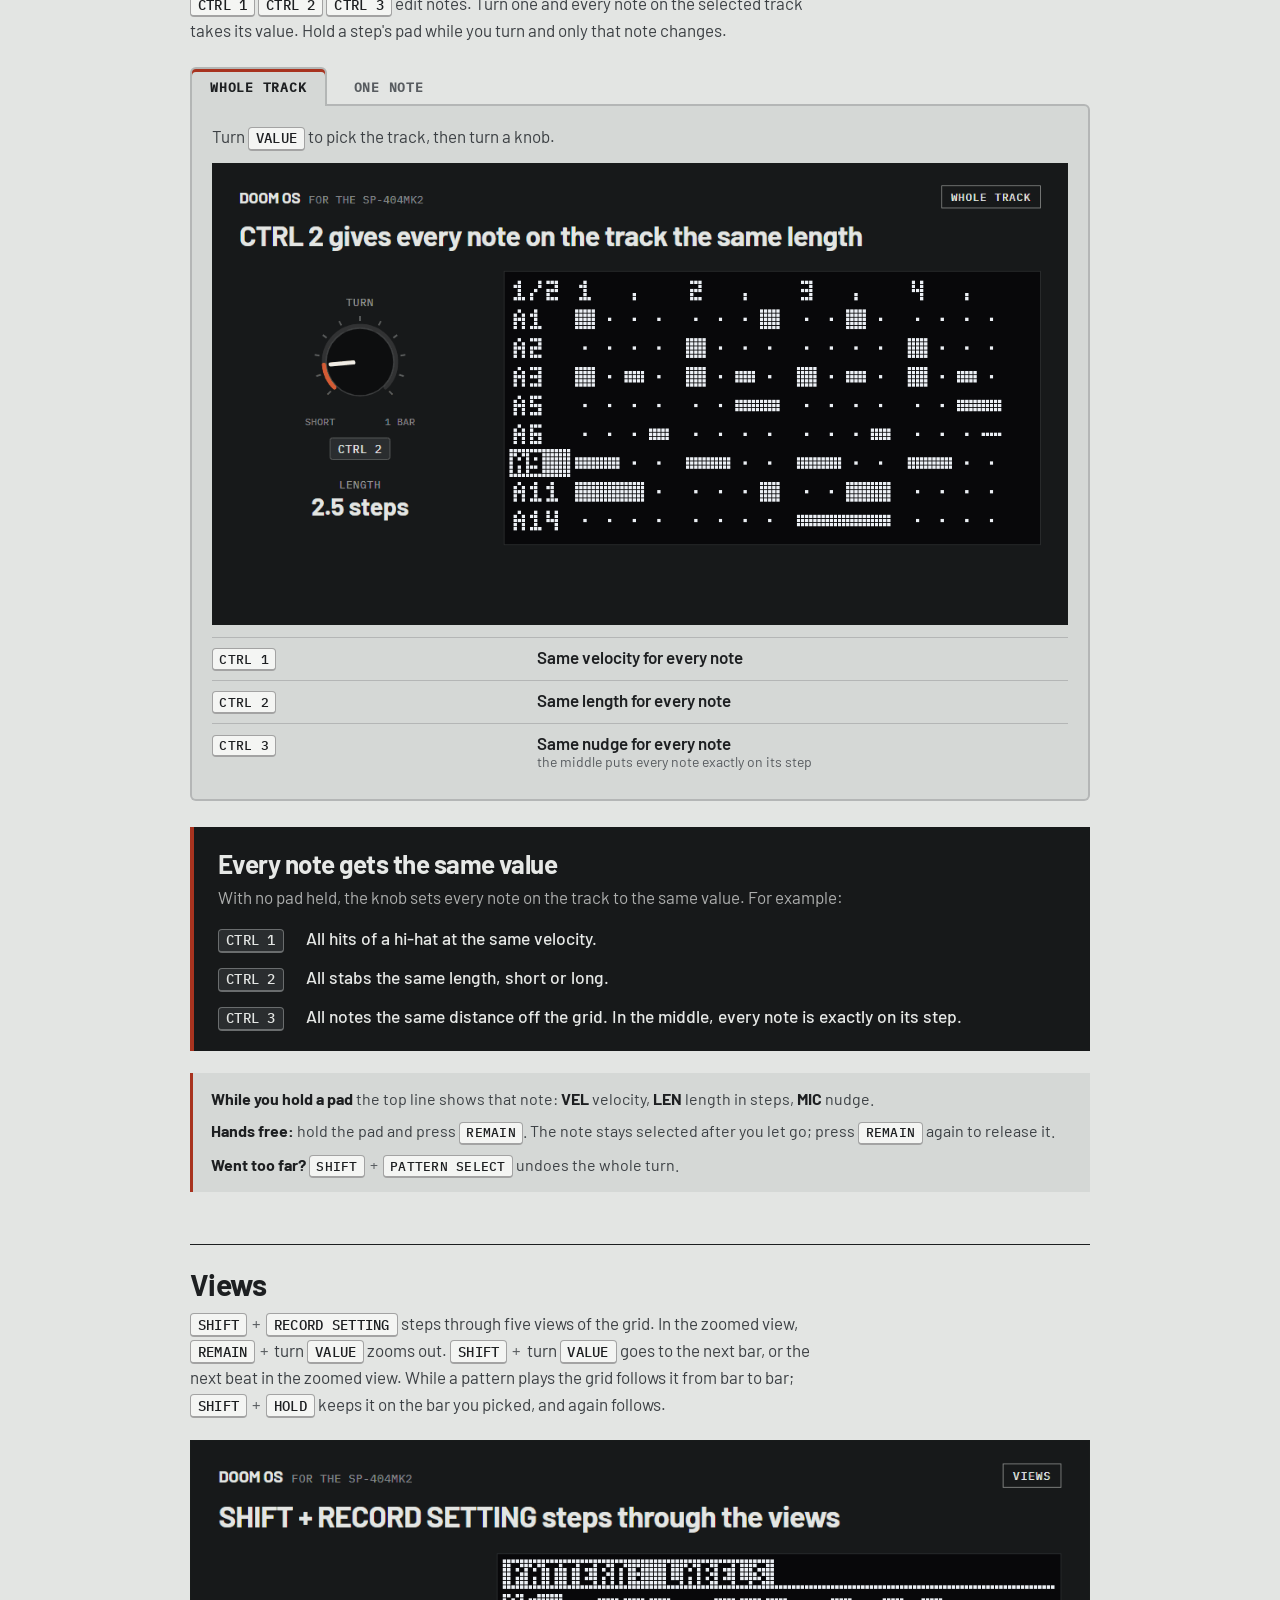
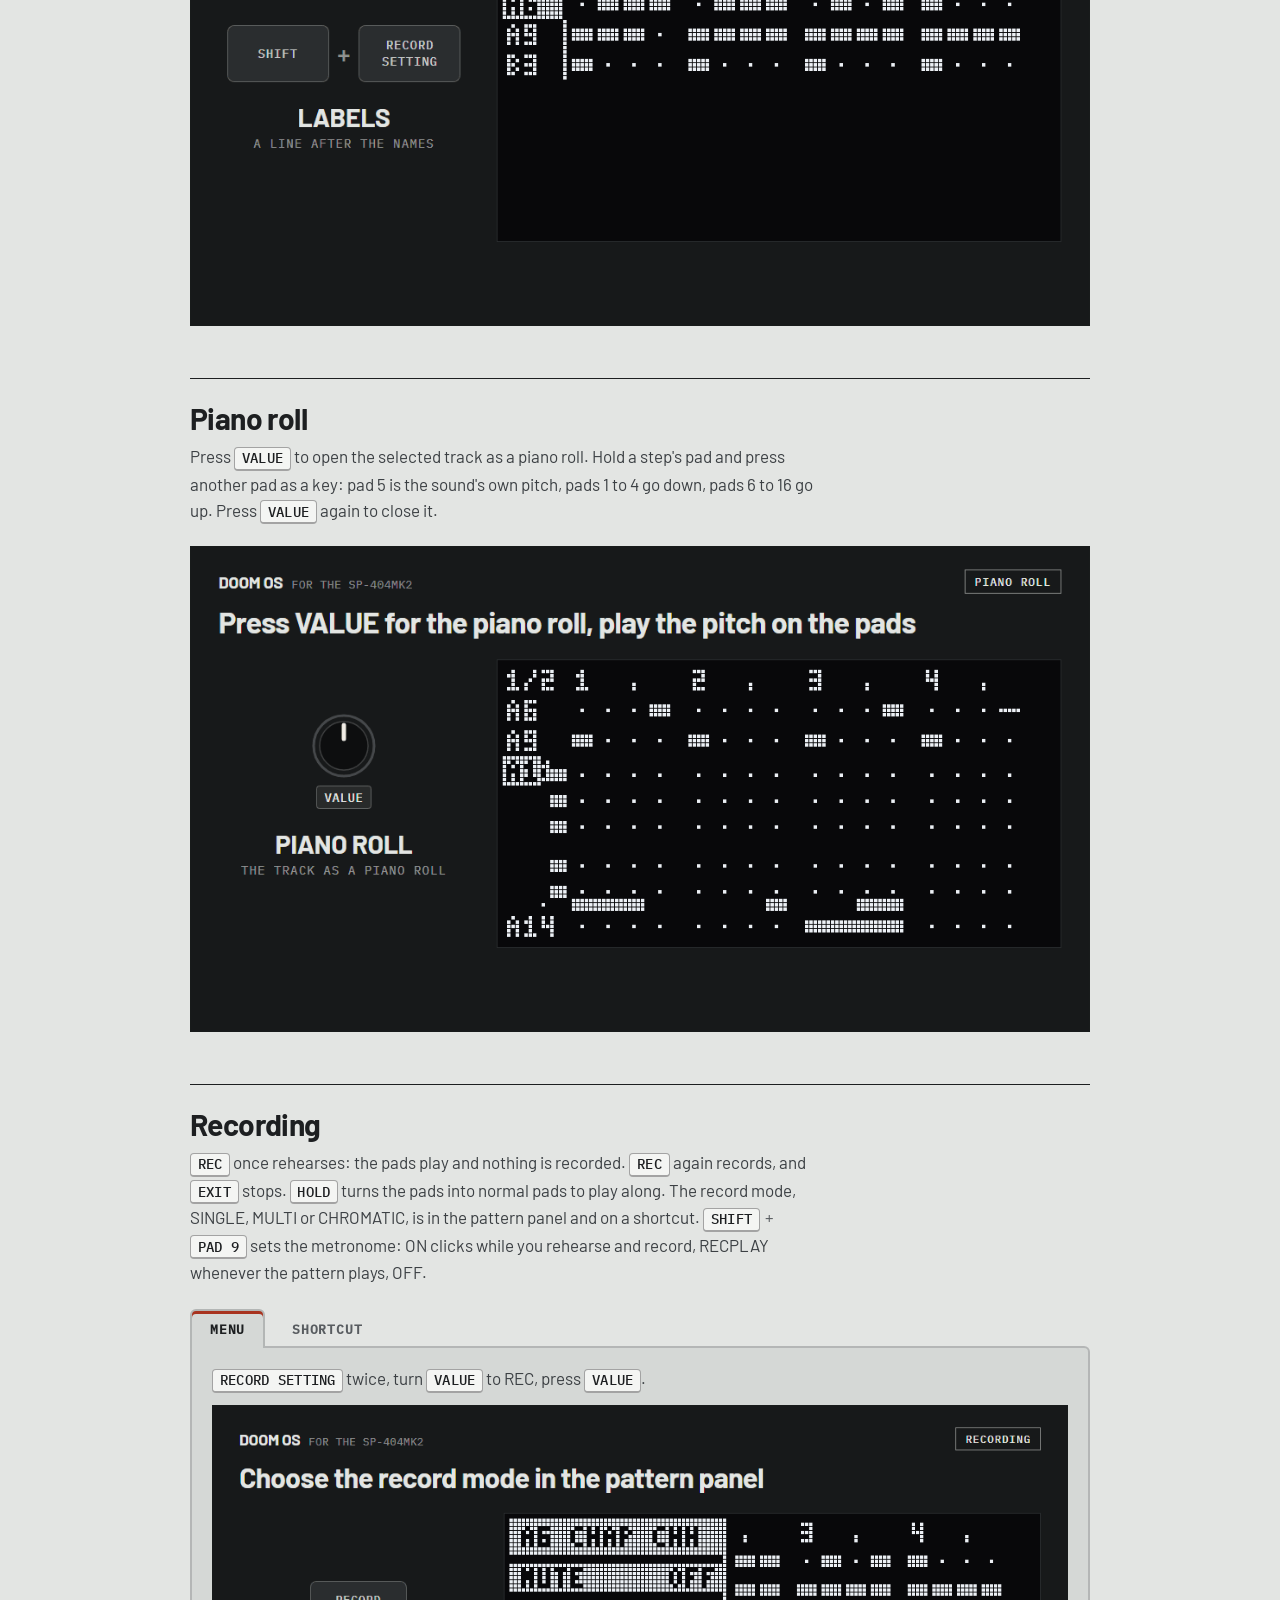
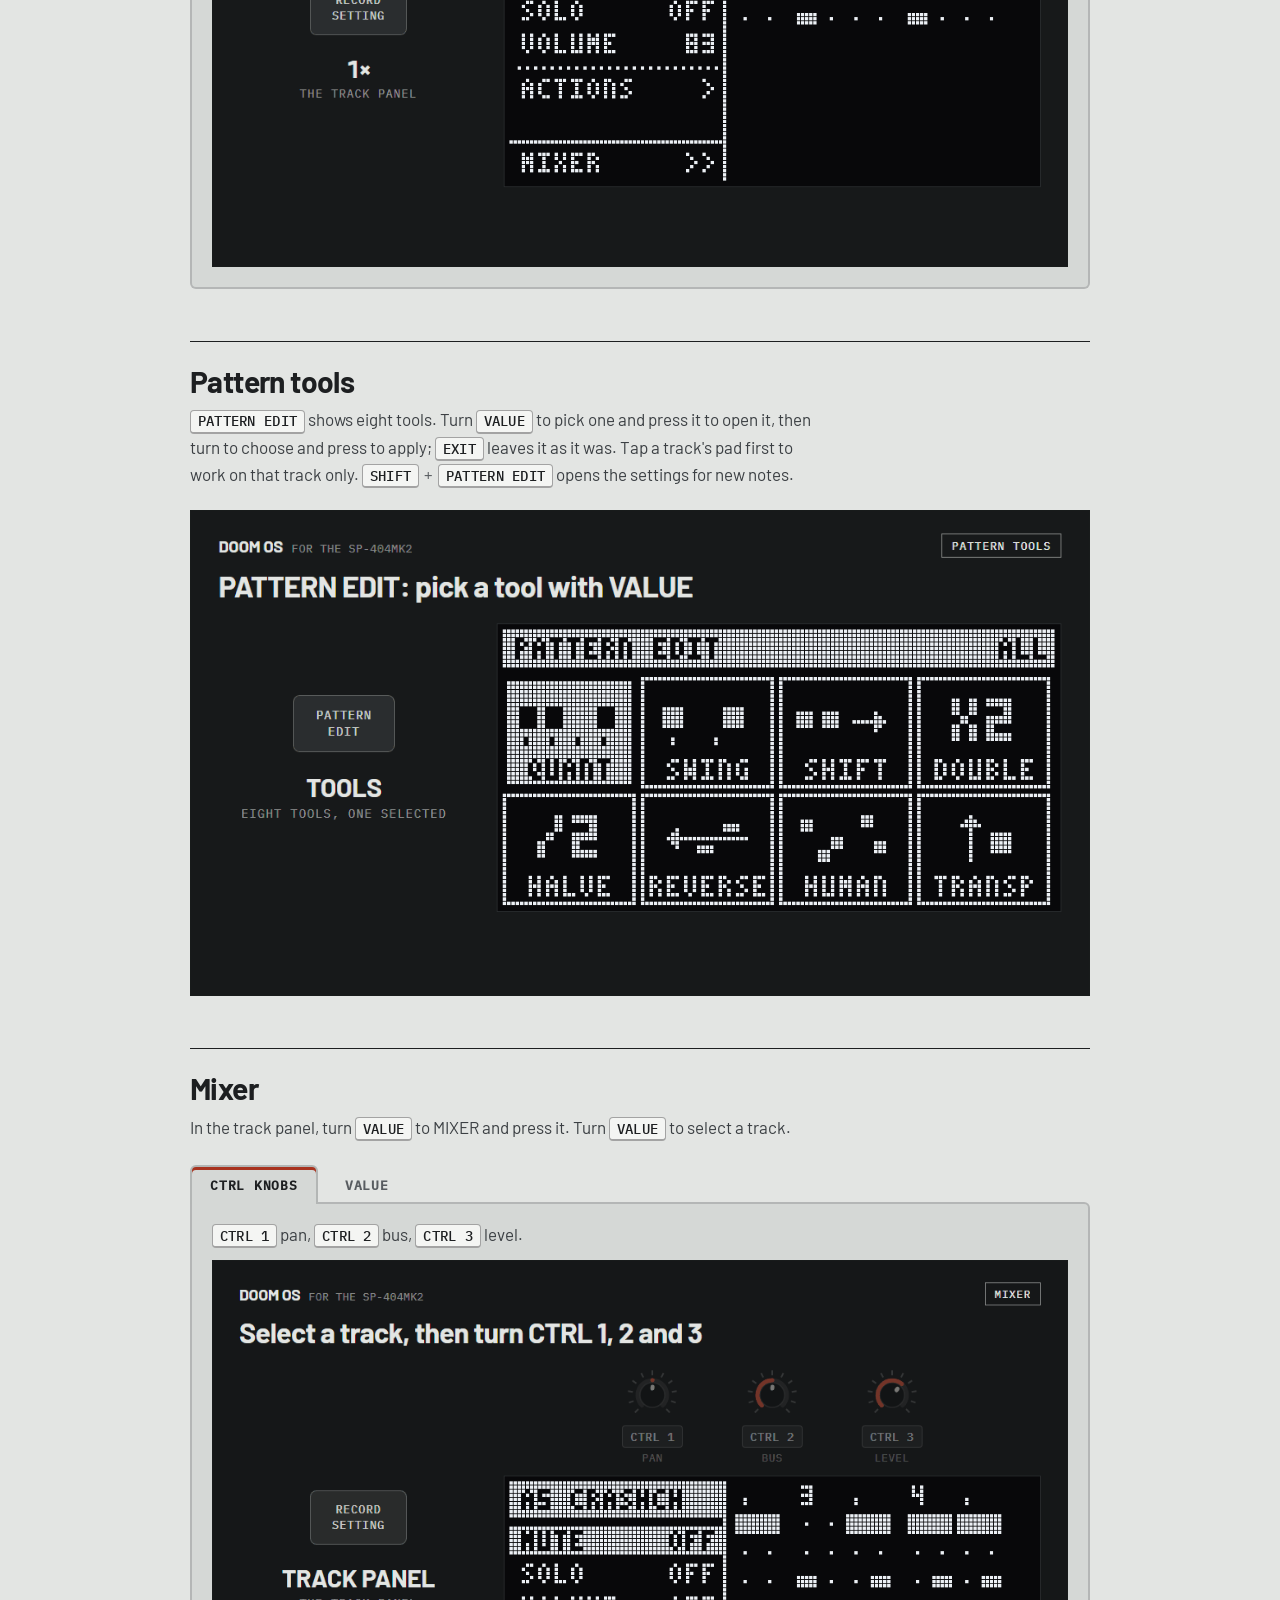
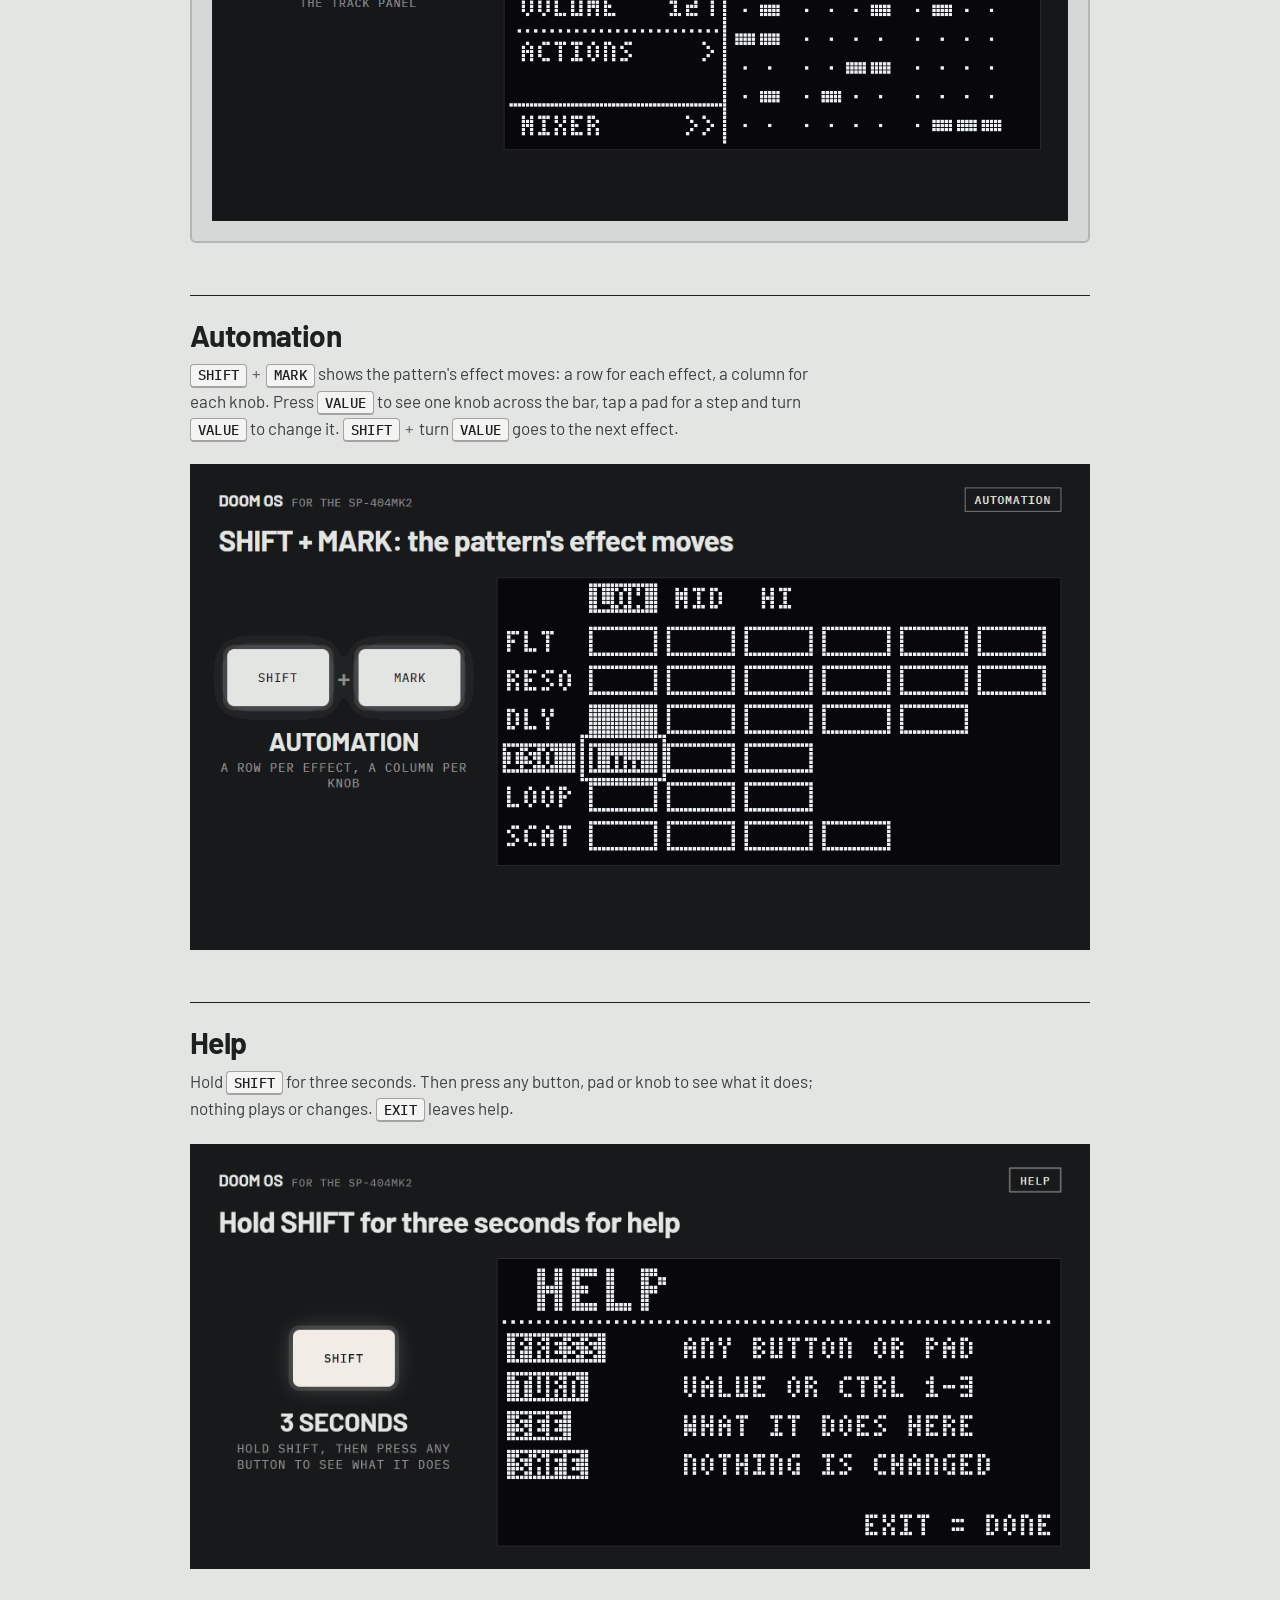
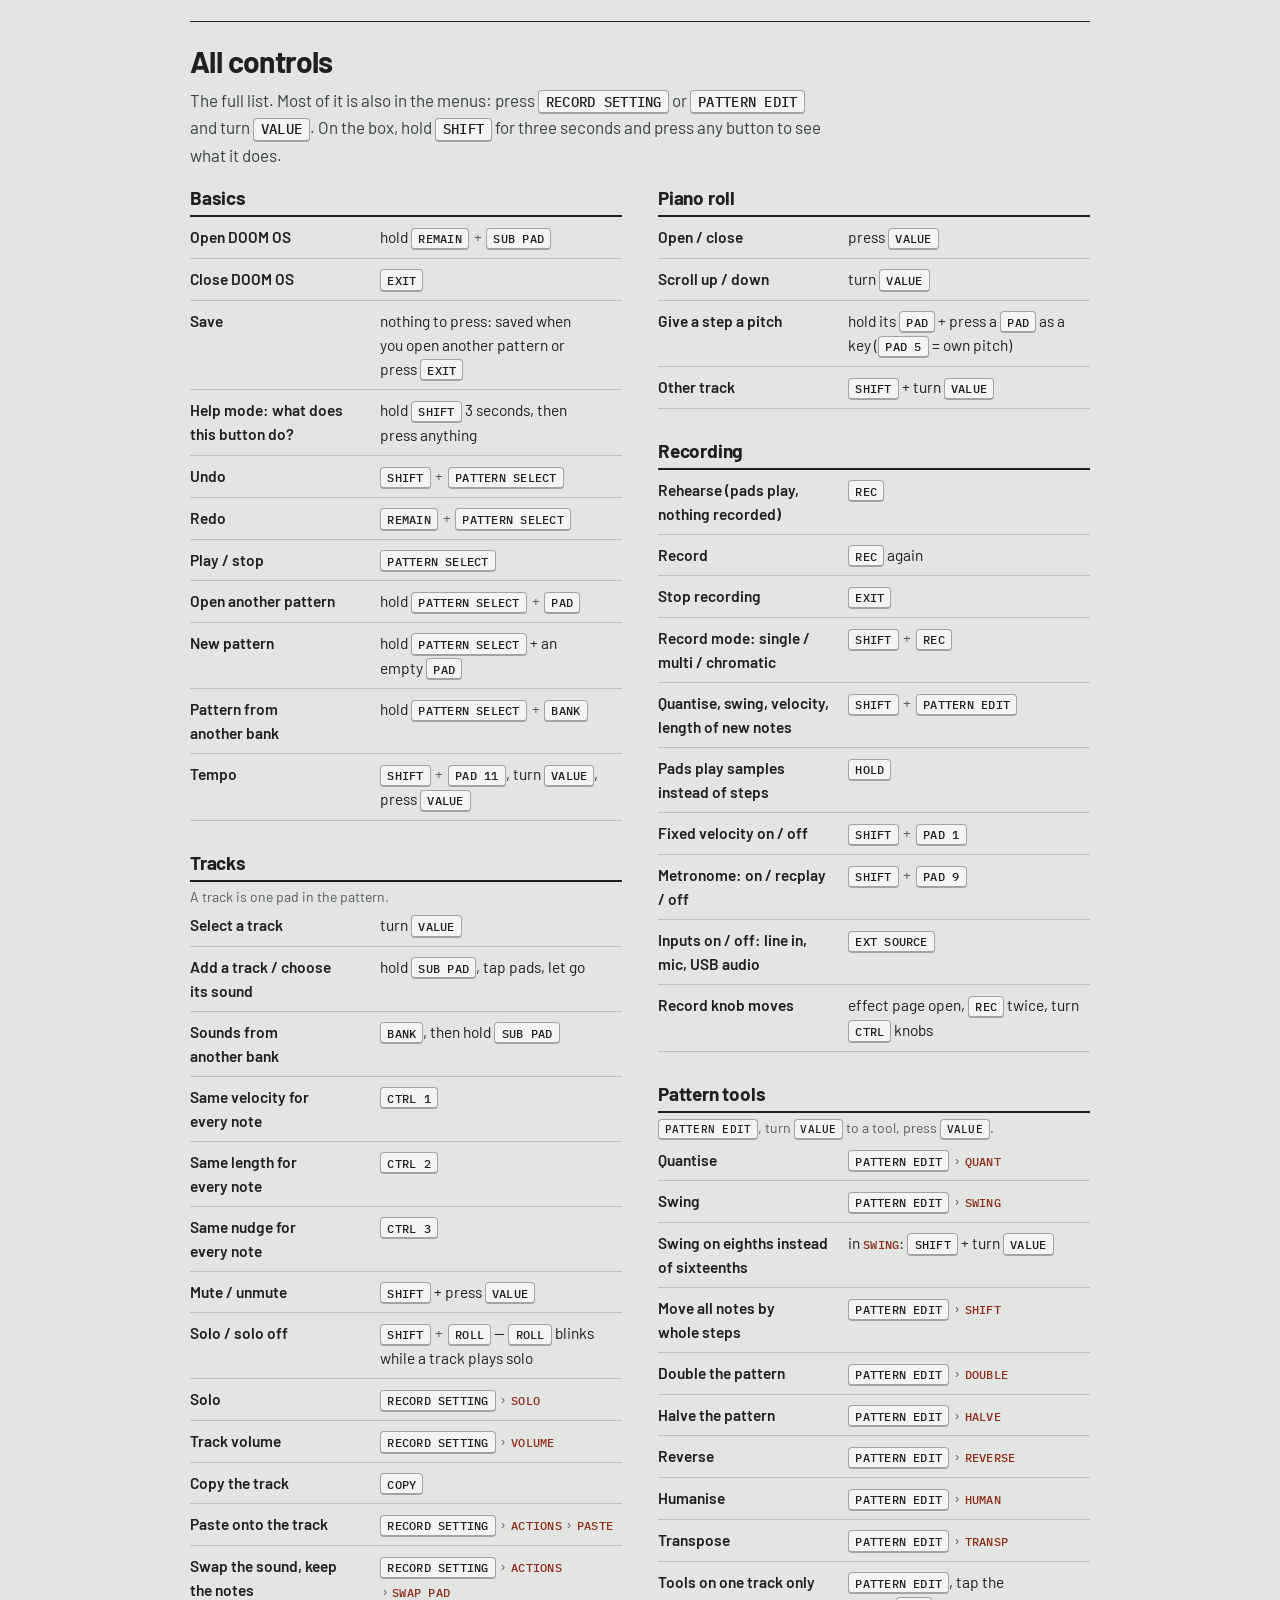
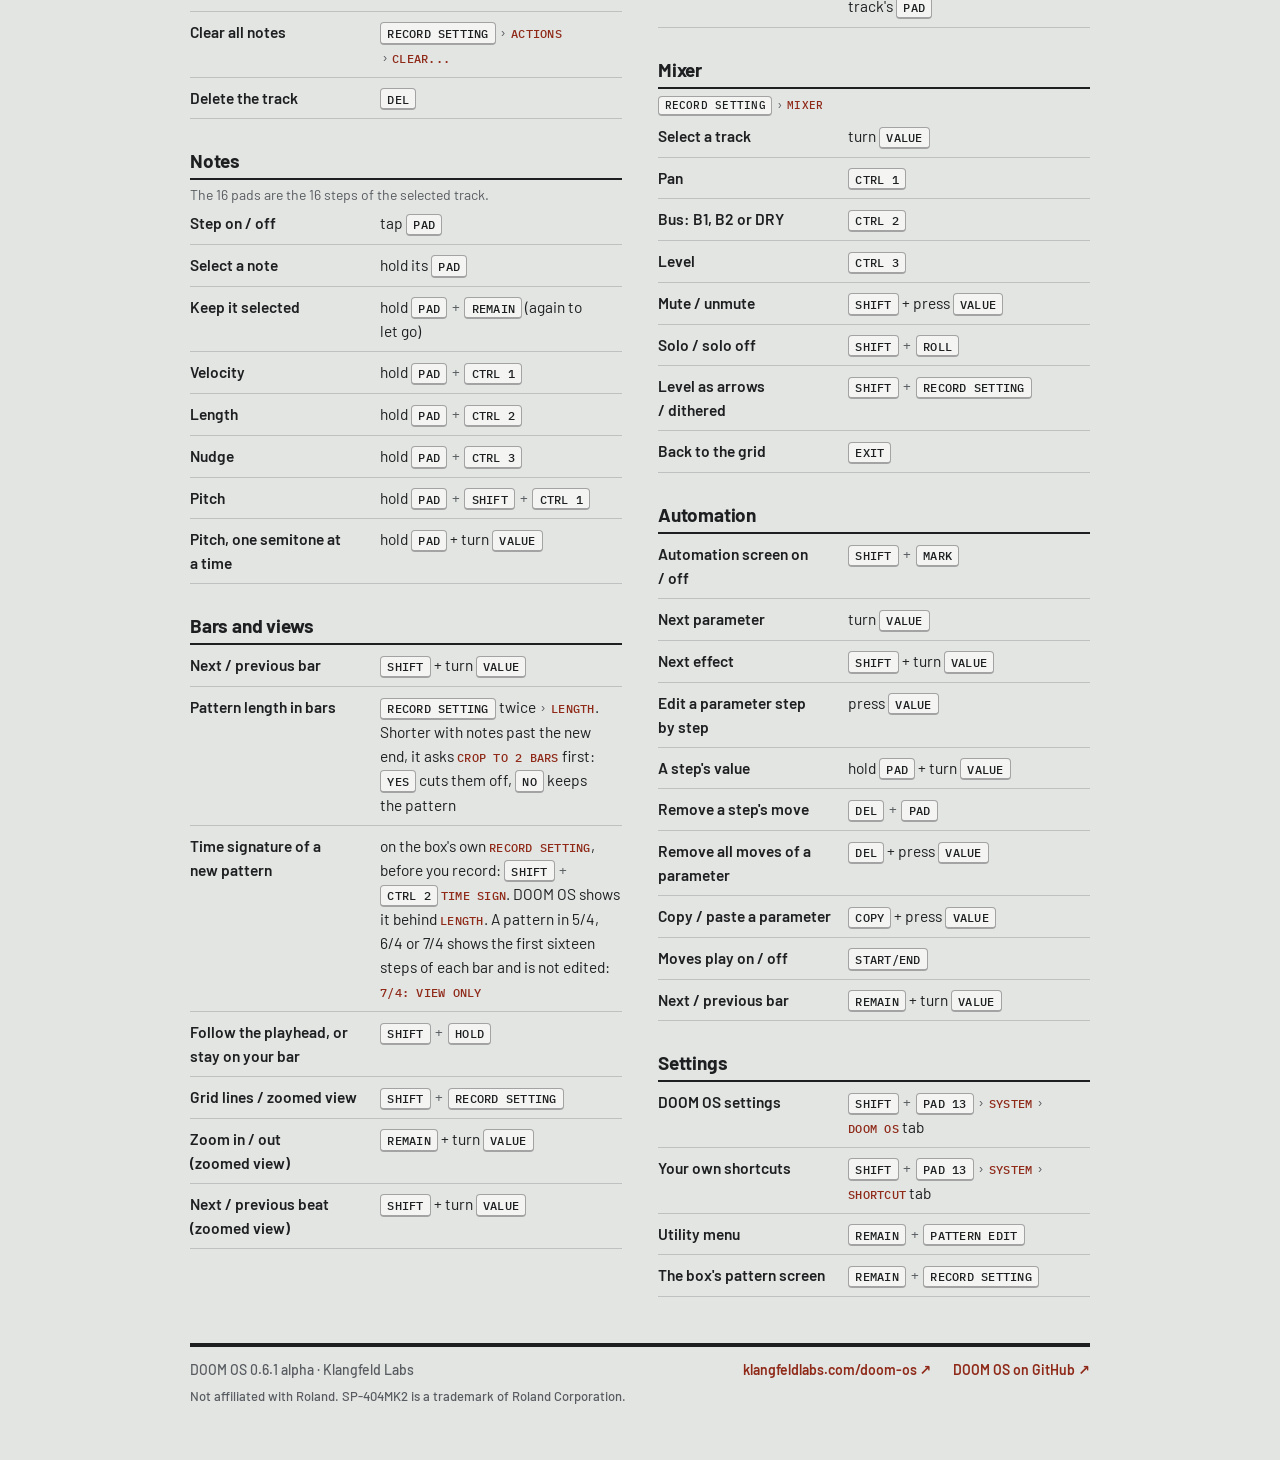
==== commit 469e71b5: "DOOM OS 0.6.2-alpha, build 3824" ====
--- a/manual/index.html
+++ b/manual/index.html
@@ -414,7 +414,7 @@
         <tr data-k="bar page next previous measure"><th scope="row">Next / previous bar</th><td><kbd>SHIFT</kbd> + turn <kbd>VALUE</kbd></td></tr>
         <tr data-k="length bars pattern long shorter crop cut"><th scope="row">Pattern length in bars</th><td><kbd>RECORD SETTING</kbd> twice <span class="then" aria-label="then">&rsaquo;</span> <span class="item">LENGTH</span>. Shorter with notes past the new end, it asks <span class="item">CROP TO 2 BARS</span> first: <kbd>YES</kbd> cuts them off, <kbd>NO</kbd> keeps the pattern</td></tr>
         <tr data-k="time signature meter 3/4 2/4 1/4 4/4 5/4 6/4 7/4 waltz beats view only"><th scope="row">Time signature of a new pattern</th><td>on the box&#x27;s own <span class="item">RECORD SETTING</span>, before you record: <kbd>SHIFT</kbd><span class="plus">+</span><kbd>CTRL 2</kbd> <span class="item">TIME SIGN</span>. DOOM OS shows it behind <span class="item">LENGTH</span>. A pattern in 5/4, 6/4 or 7/4 shows the first sixteen steps of each bar and is not edited: <span class="item">7/4: VIEW ONLY</span></td></tr>
-        <tr data-k="follow playhead stay lock bar scroll jump page"><th scope="row">Follow the playhead, or stay on your bar</th><td><kbd>SHIFT</kbd><span class="plus">+</span><kbd>HOLD</kbd></td></tr>
+        <tr data-k="follow playhead stay lock bar scroll autoscroll auto-scroll jump page"><th scope="row">Follow the playhead, or stay on your bar</th><td><kbd>SHIFT</kbd><span class="plus">+</span><kbd>HOLD</kbd></td></tr>
         <tr data-k="view zoom grid lines beats labels"><th scope="row">Grid lines / zoomed view</th><td><kbd>SHIFT</kbd><span class="plus">+</span><kbd>RECORD SETTING</kbd></td></tr>
         <tr data-k="zoom"><th scope="row">Zoom in / out (zoomed view)</th><td><kbd>REMAIN</kbd> + turn <kbd>VALUE</kbd></td></tr>
         <tr data-k="zoom beat"><th scope="row">Next / previous beat (zoomed view)</th><td><kbd>SHIFT</kbd> + turn <kbd>VALUE</kbd></td></tr>
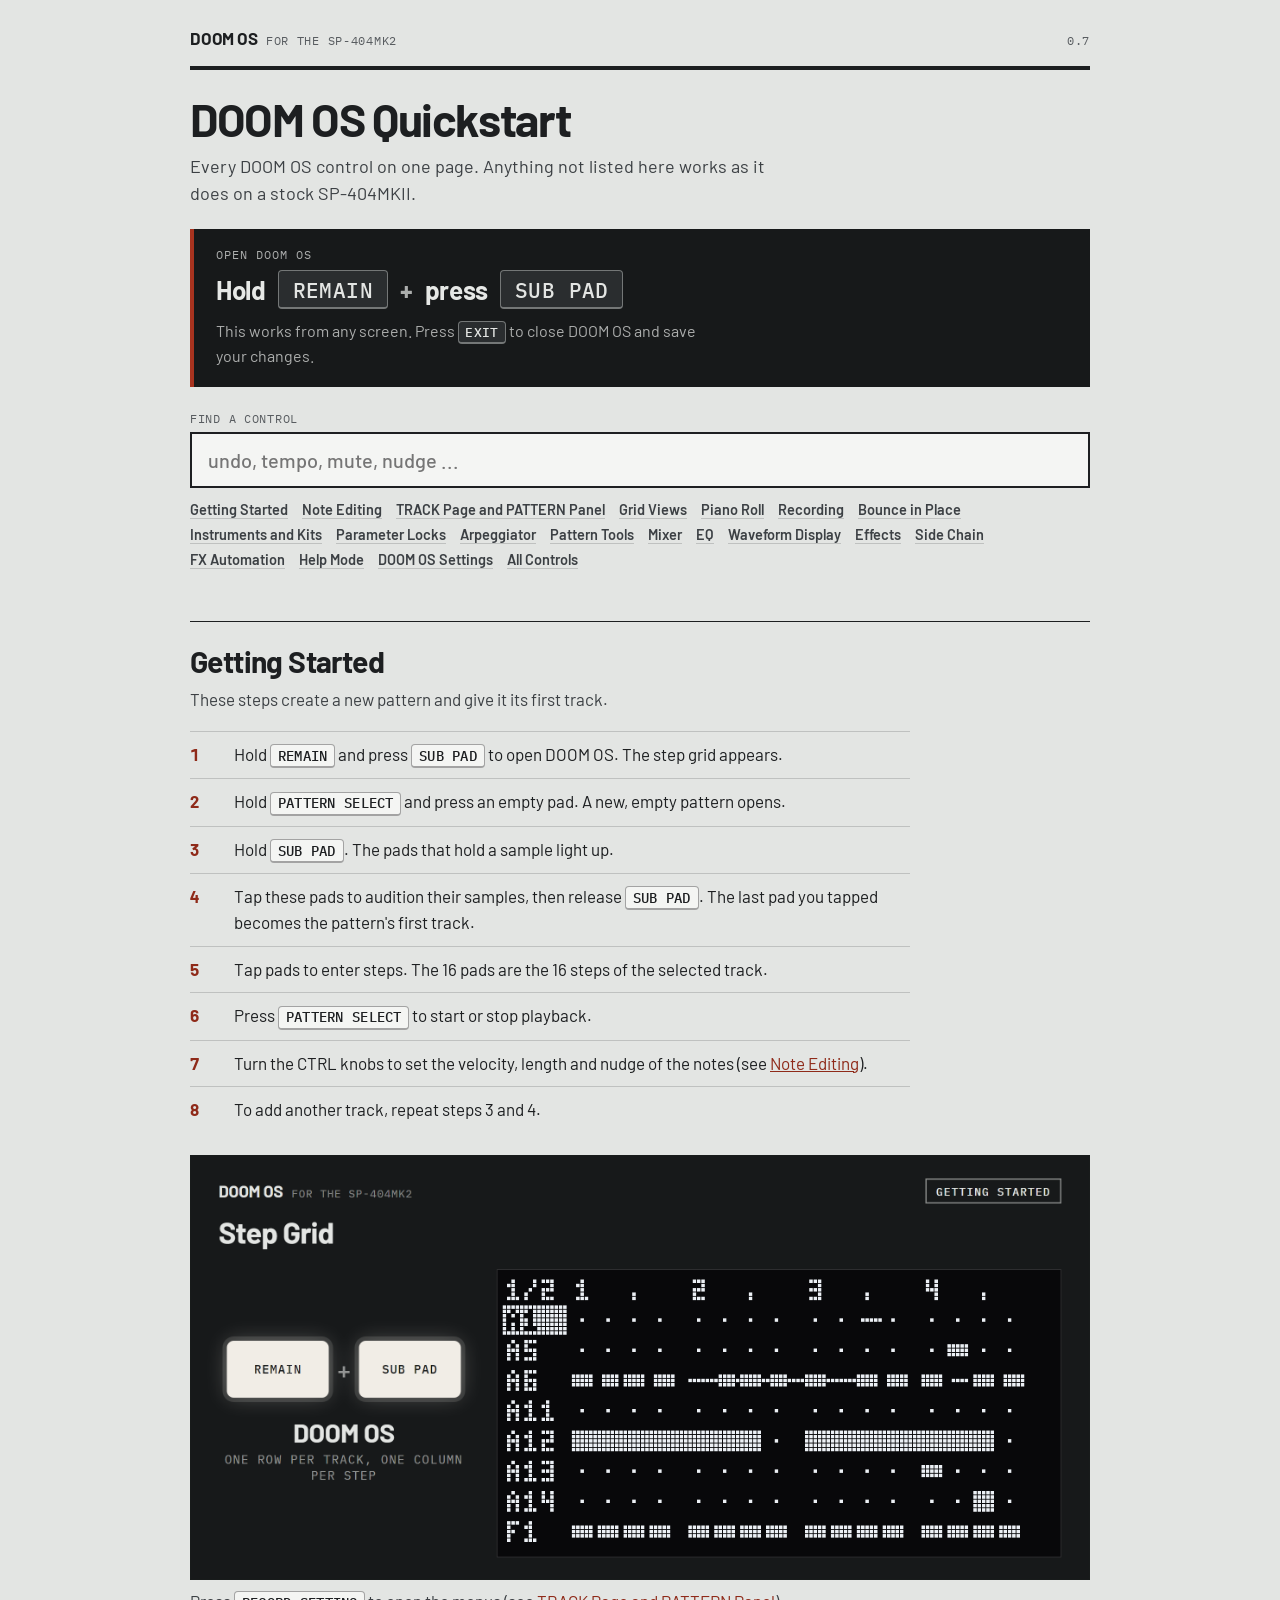
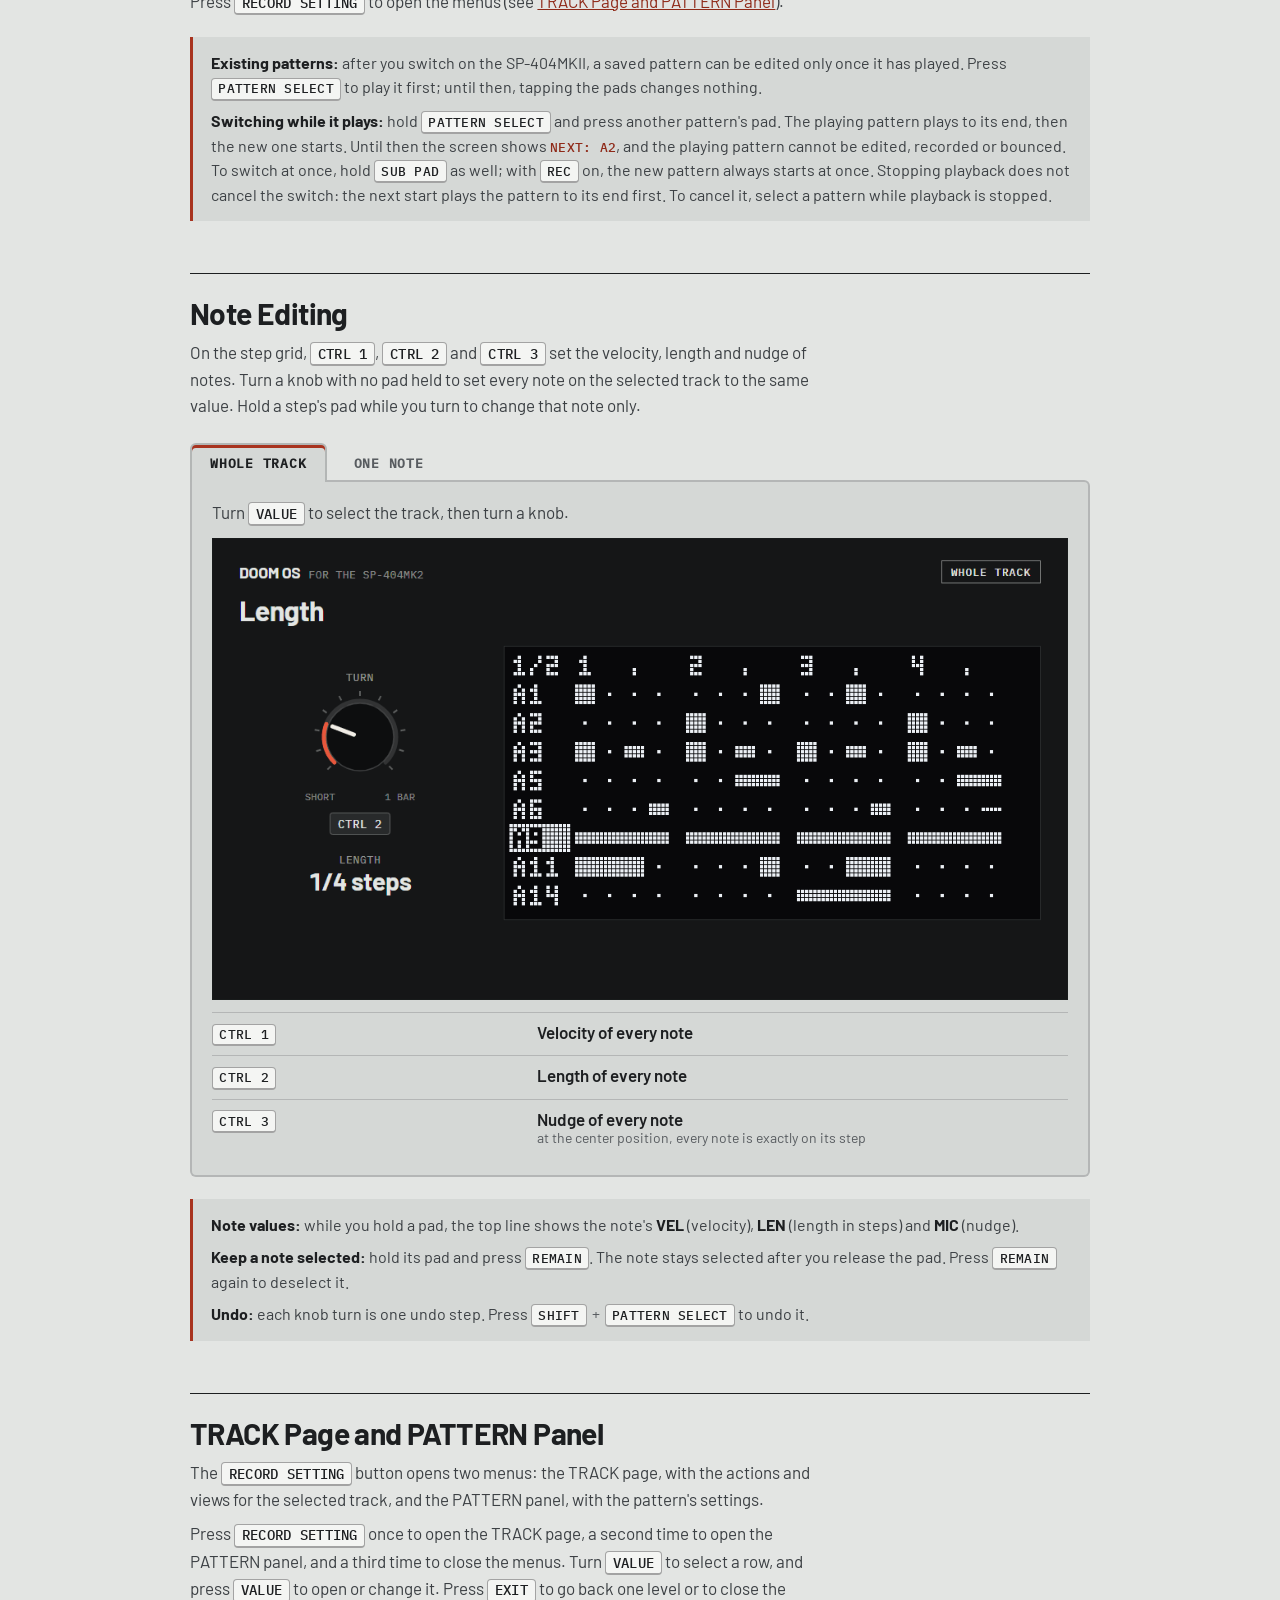
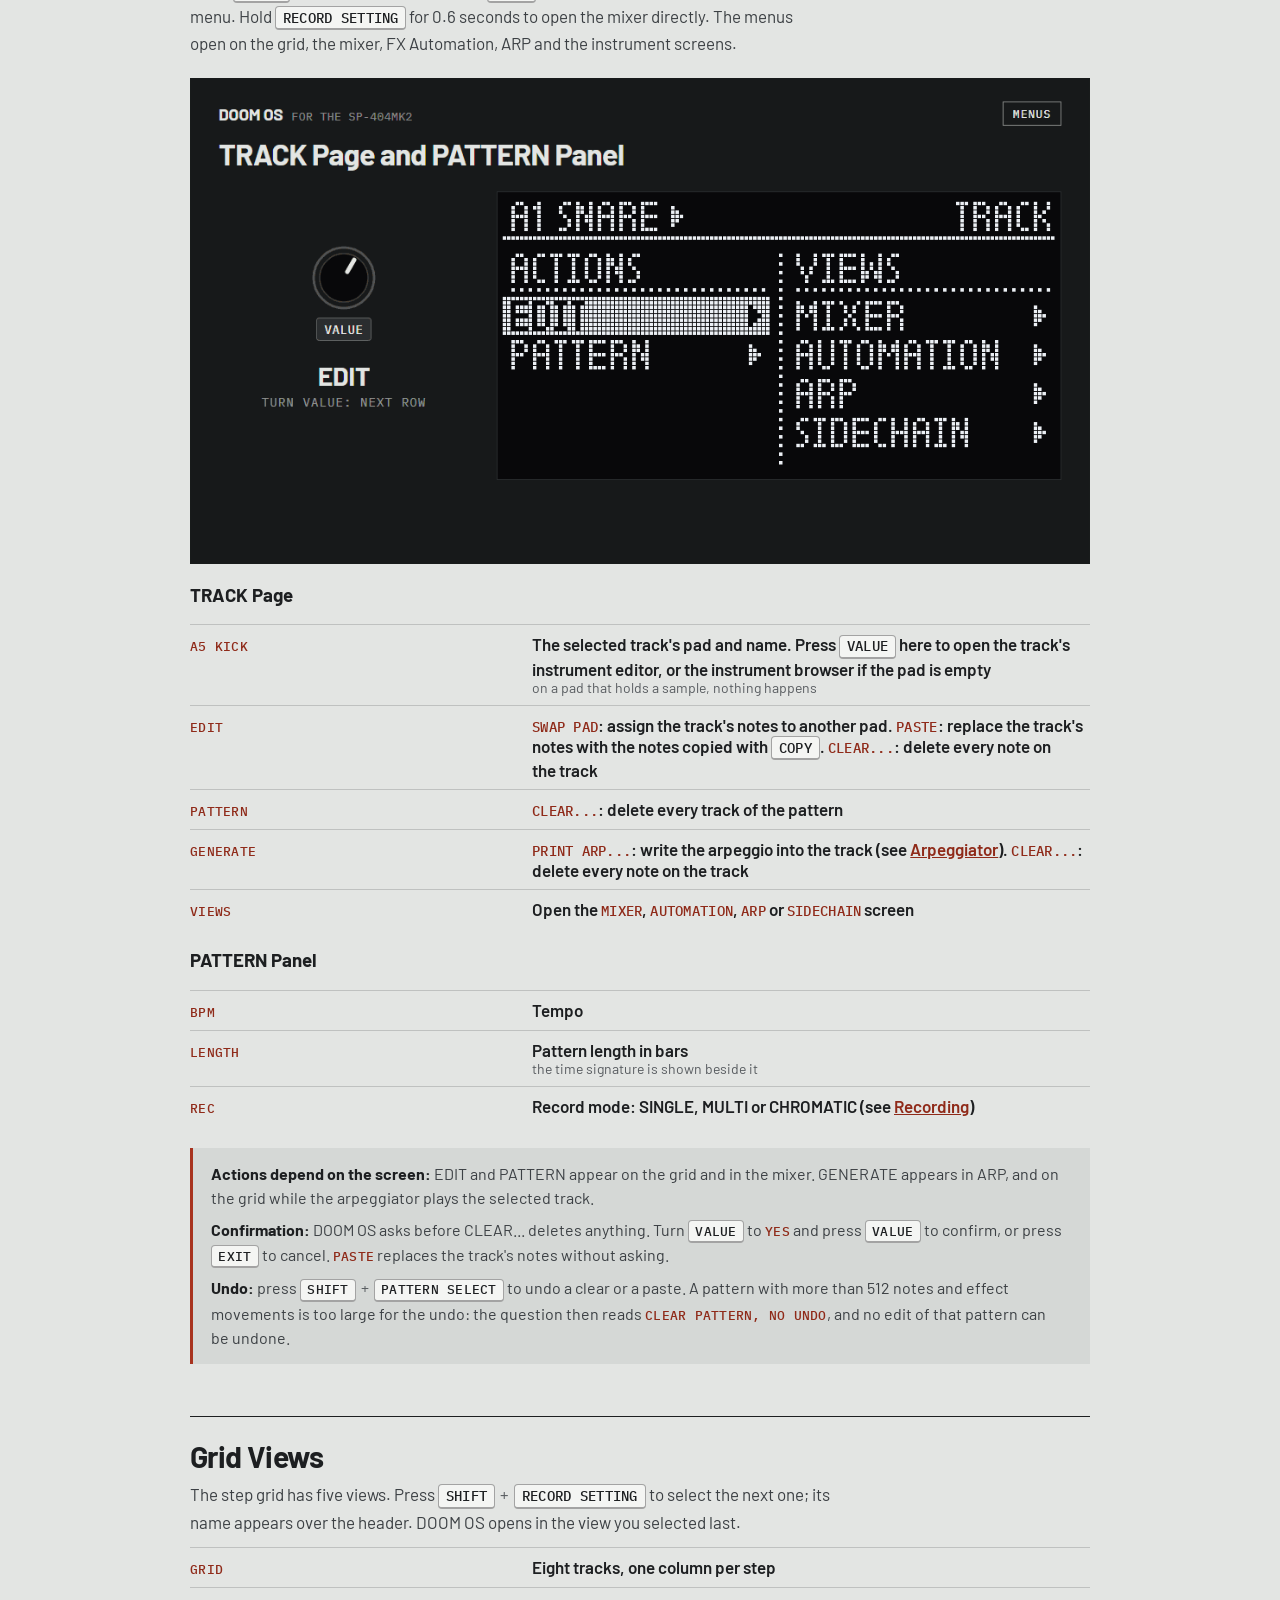
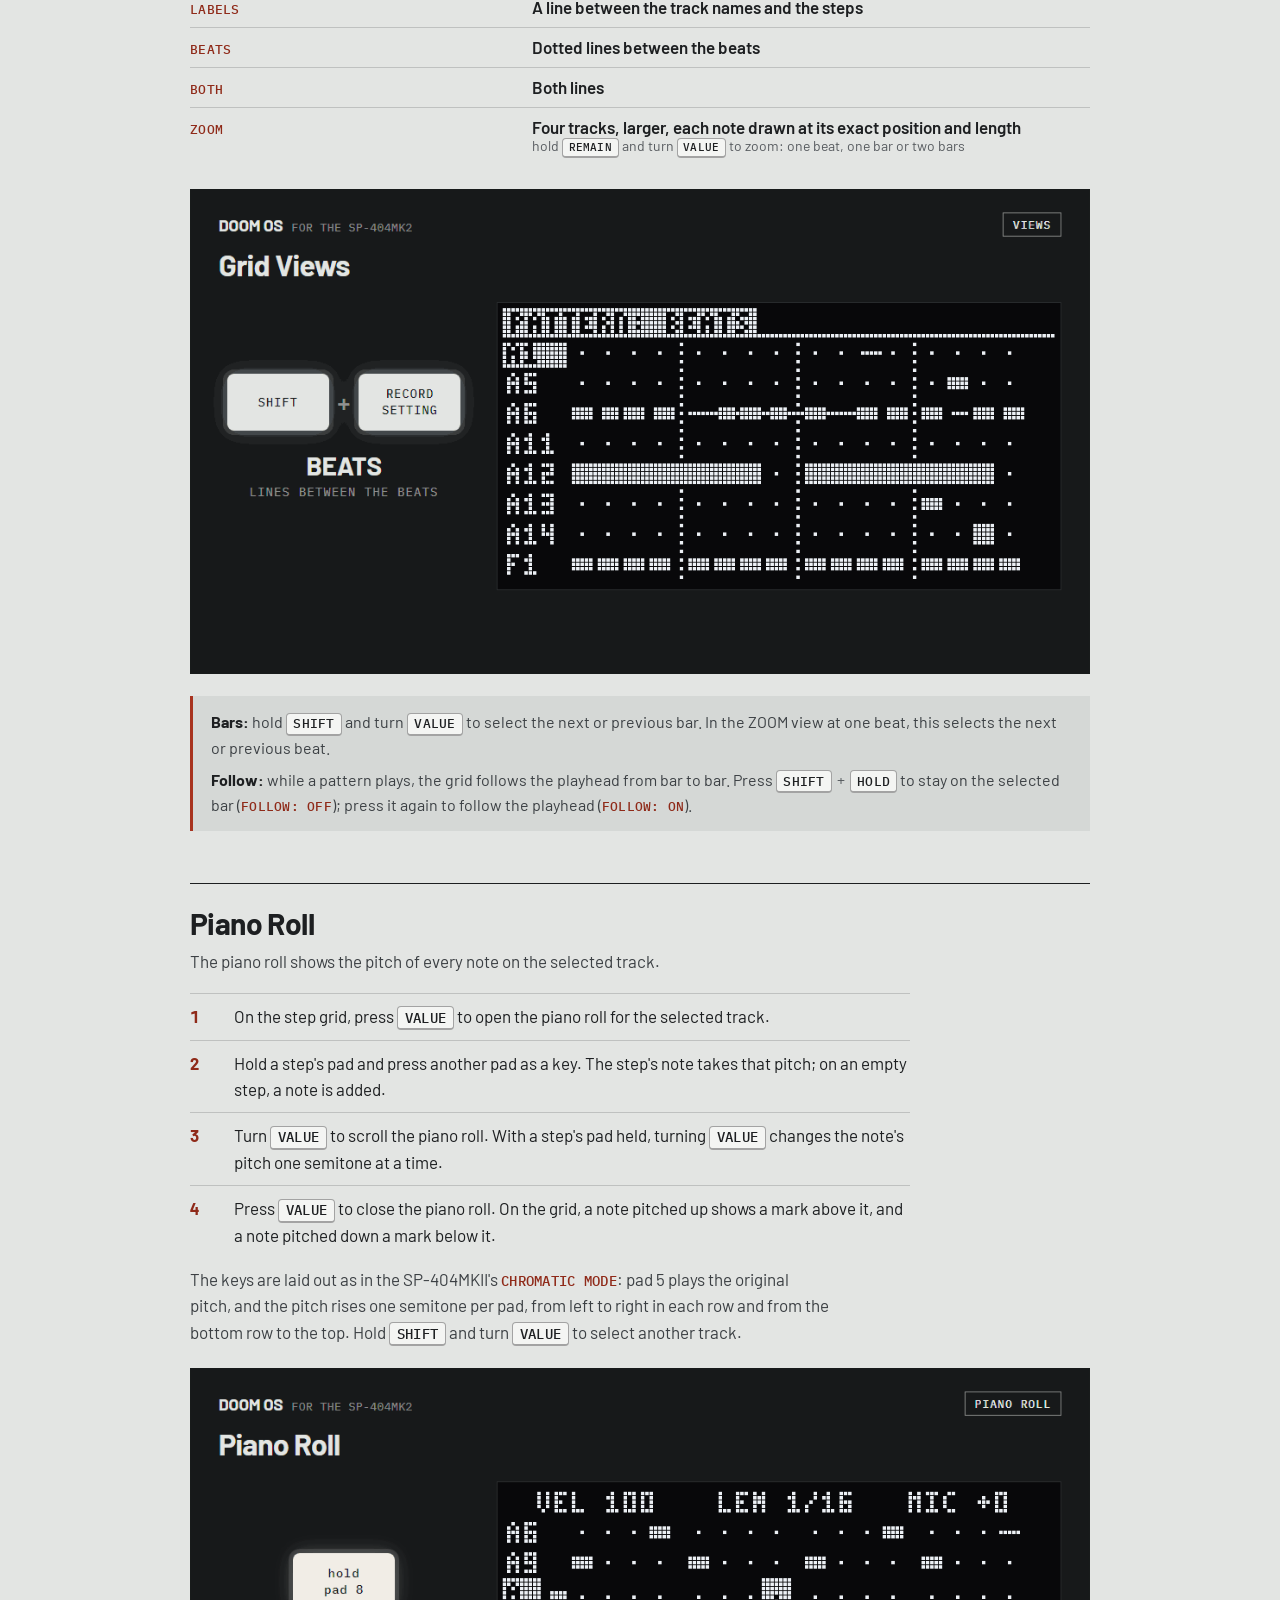
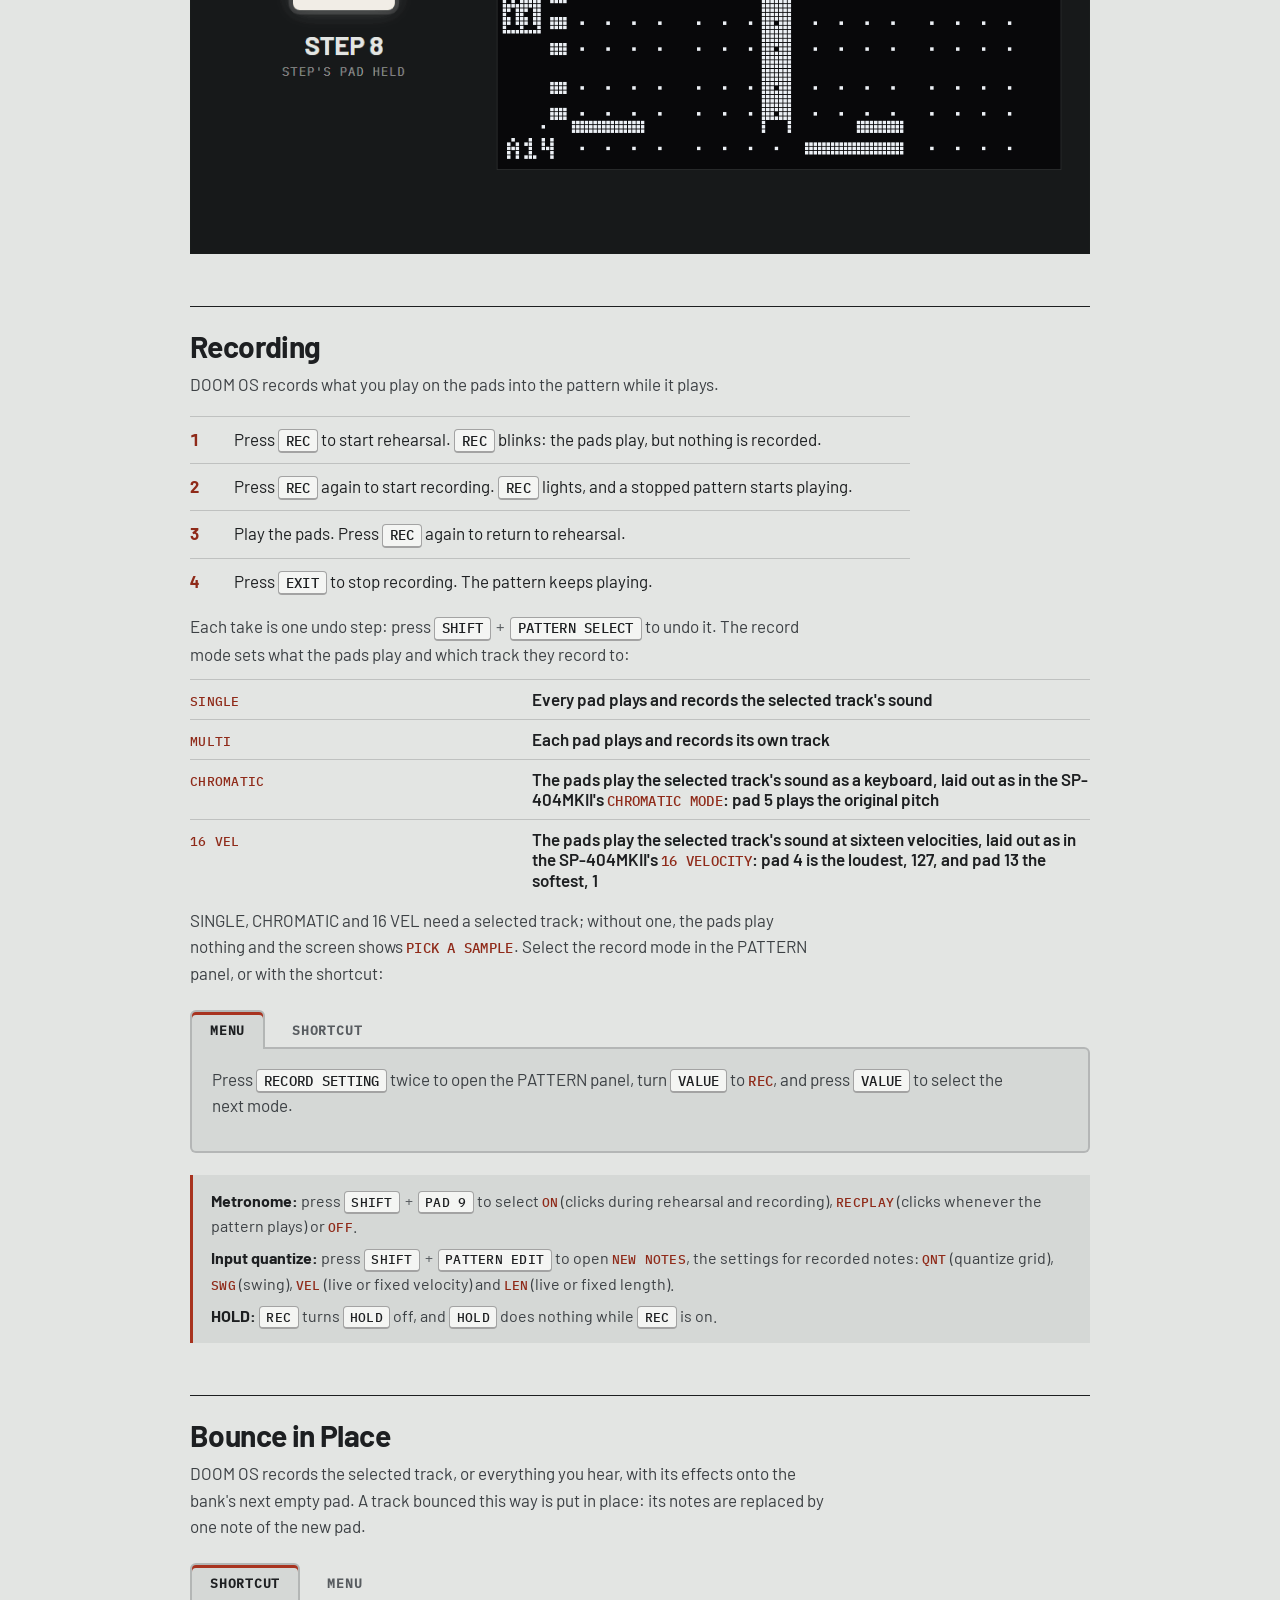
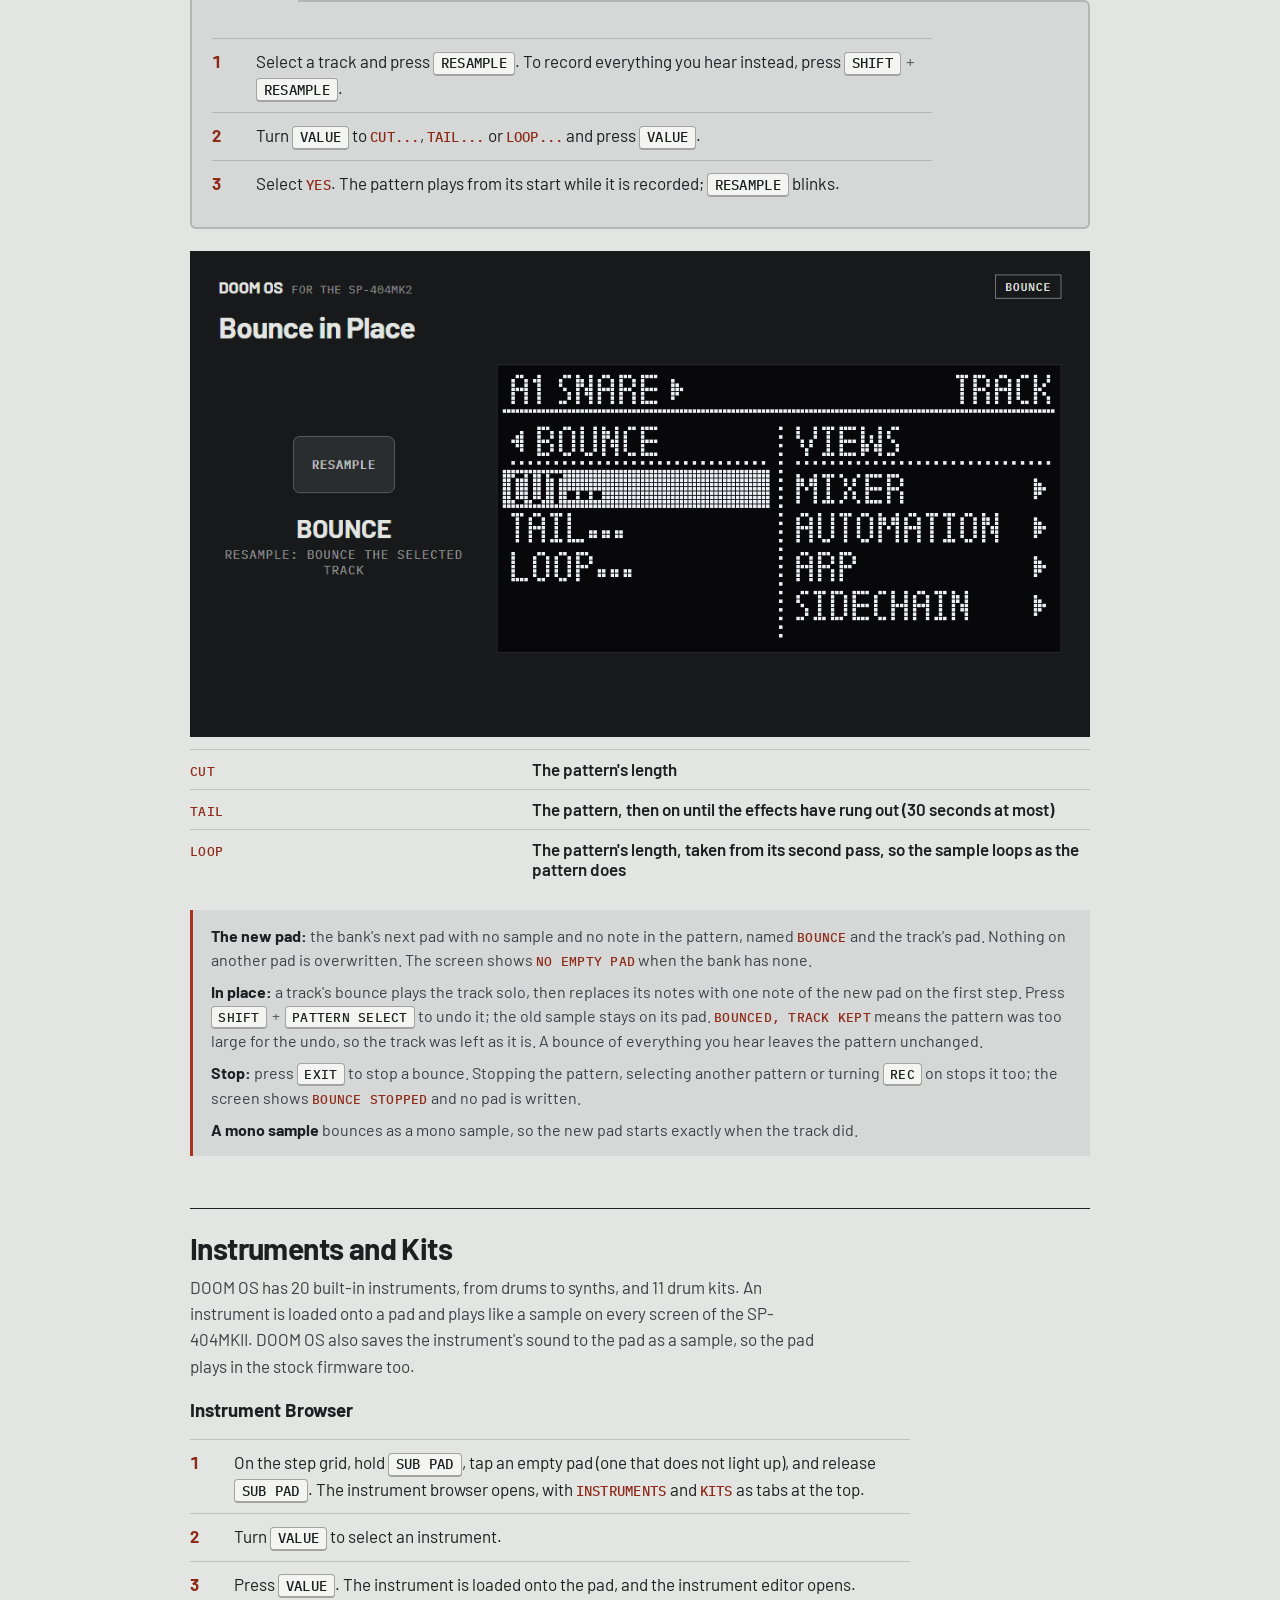
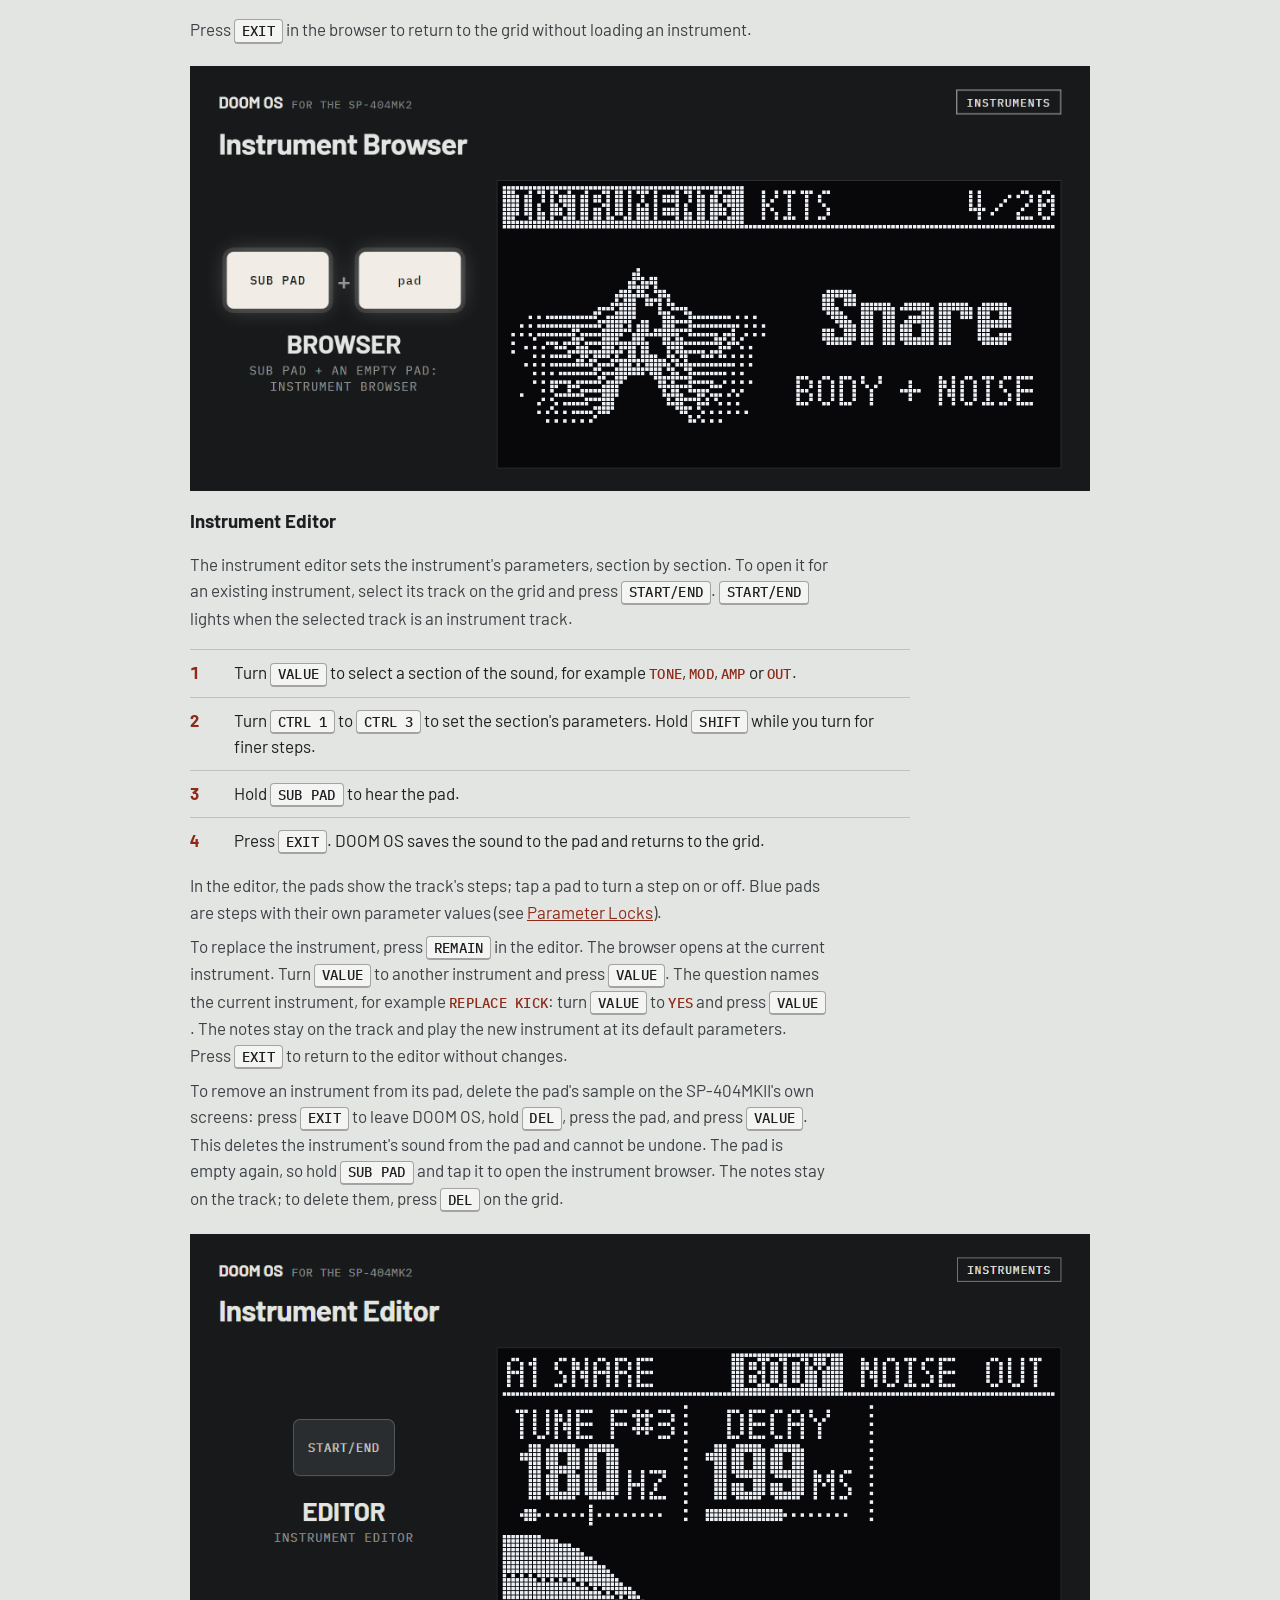
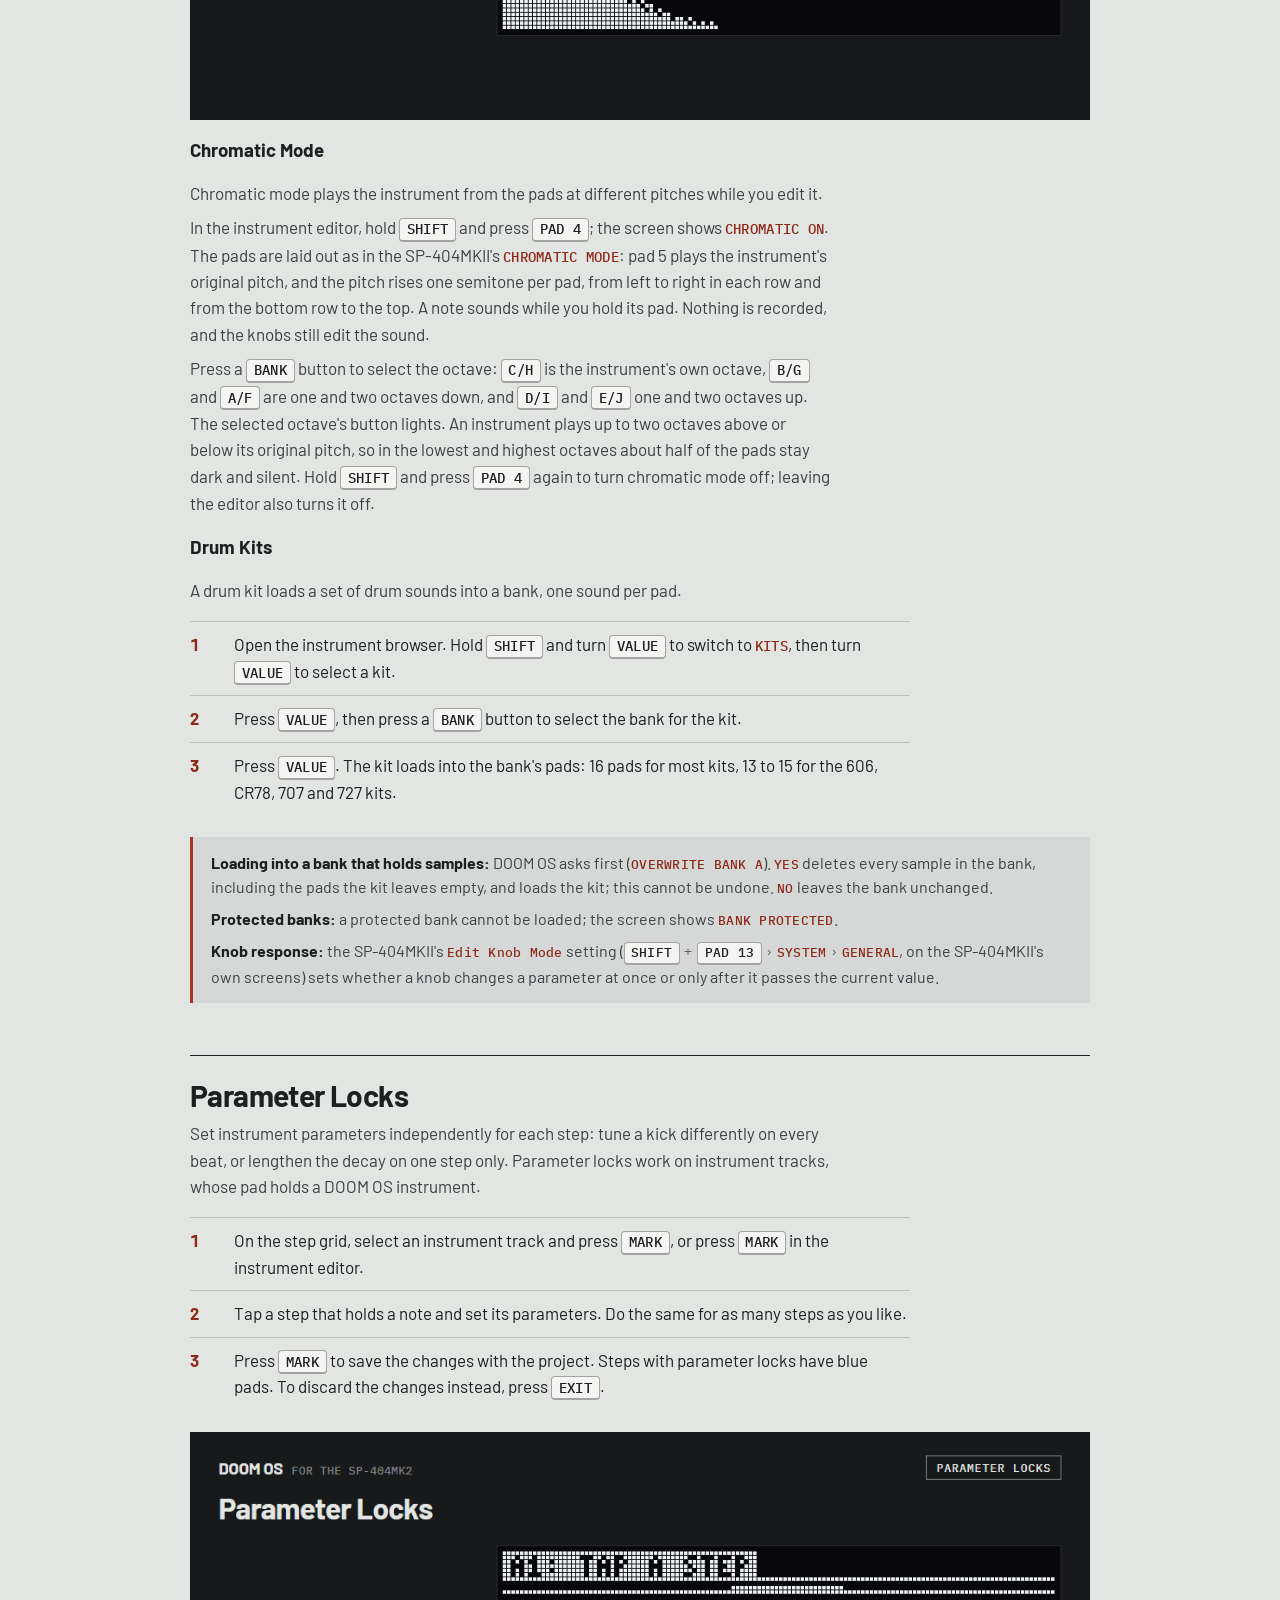
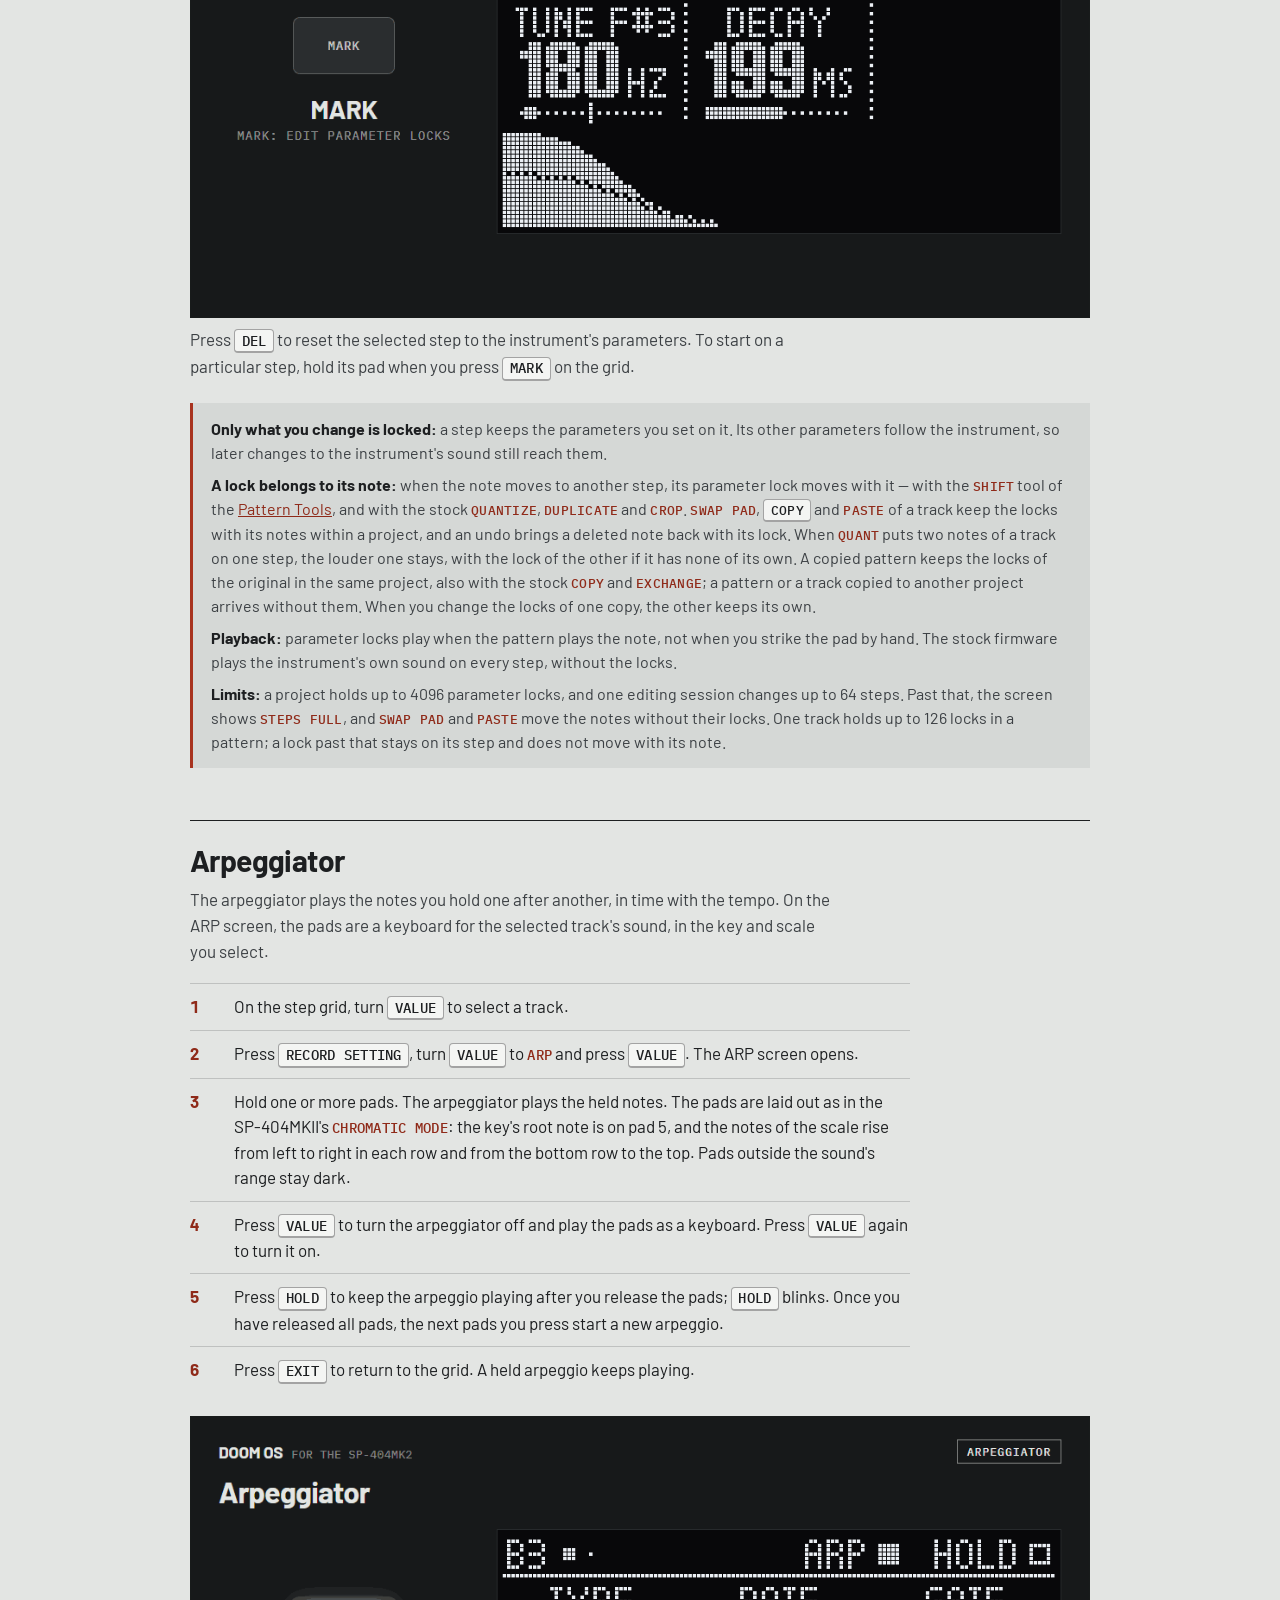
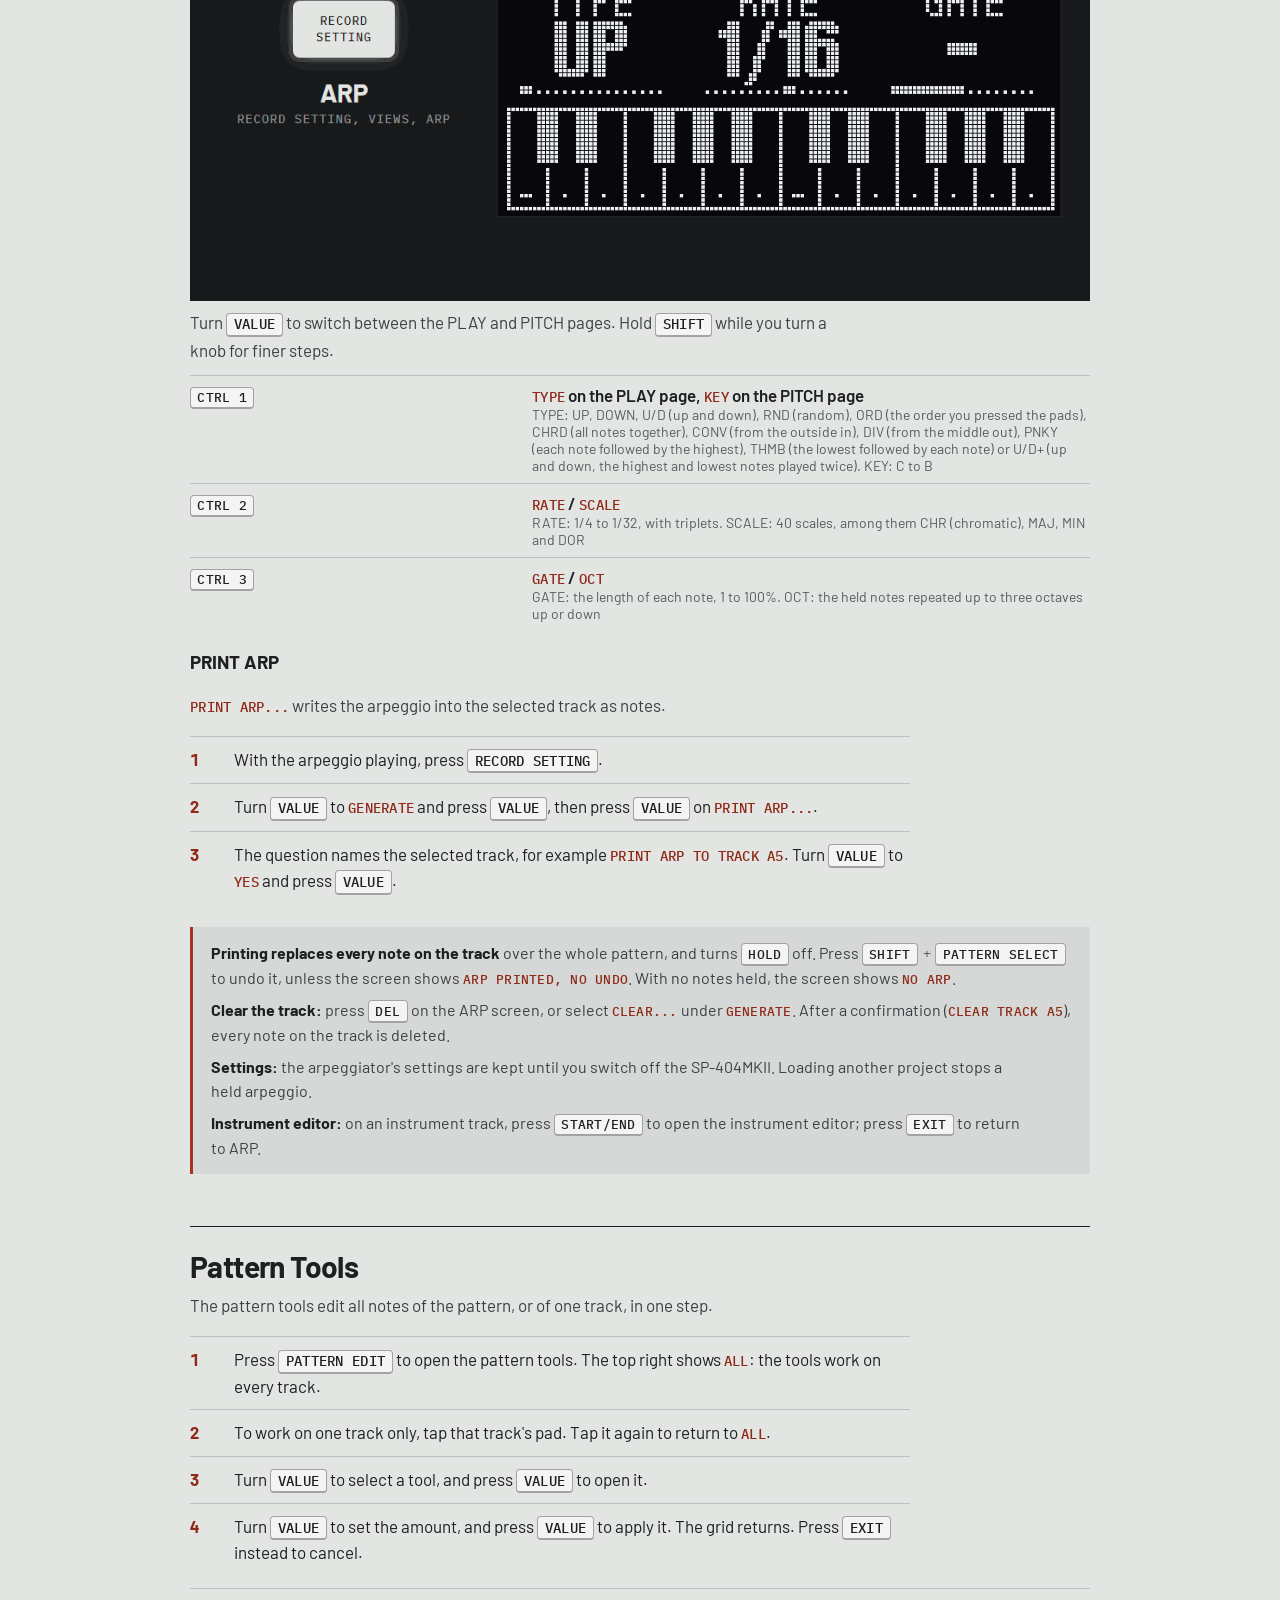
==== commit 0ceb7610: "DOOM OS 0.7, build 0D8C" ====
--- a/manual/index.html
+++ b/manual/index.html
@@ -106,14 +106,6 @@
 .knobs th { width: 38%; font-weight: 400; }
 .knobs td { font-weight: 600; font-size: 17px; }
 .knobs td small { display: block; font-weight: 400; font-size: 14px; color: var(--quiet); }
-.one-turn { margin-top: 26px; padding: 22px 24px 20px; background: var(--feature); color: var(--feature-ink);
-  border-left: 4px solid var(--accent); }
-.one-turn h3 { margin: 0; font-size: 26px; font-weight: 700; letter-spacing: -.02em; line-height: 1.15; }
-.one-turn p { margin: 6px 0 0; font-size: 17px; line-height: 1.5; color: var(--feature-dim); }
-.one-turn ul { list-style: none; margin: 16px 0 0; padding: 0; display: grid; gap: 12px; }
-.one-turn li { display: grid; grid-template-columns: 76px 1fr; gap: 12px; align-items: baseline; font-size: 17.5px;
-  line-height: 1.45; font-weight: 500; }
-.one-turn kbd { background: #2a2d2f; color: #e3e5e3; border-color: rgba(227,229,227,.35); justify-self: start; }
 .facts { margin: 22px 0 0; padding: 14px 18px; background: var(--box); border-left: 3px solid var(--accent);
   display: grid; gap: 8px; font-size: 16px; line-height: 1.5; color: var(--text); }
 .facts p { margin: 0; }
@@ -183,18 +175,18 @@
 <div class="wrap">
   <header class="site">
     <div class="brand">DOOM OS<span>for the SP-404MK2</span></div>
-    <div class="ver">0.6.1 alpha</div>
+    <div class="ver">0.7</div>
   </header>
 
   <div class="title">
     <h1>DOOM OS Quickstart</h1>
-    <p class="lede">Every DOOM OS control on one page. Anything not listed works as it always does on the SP-404MK2.</p>
+    <p class="lede">Every DOOM OS control on one page. Anything not listed here works as it does on a stock SP-404MKII.</p>
   </div>
 
   <div class="open">
     <p class="lab">Open DOOM OS</p>
     <p class="keys"><span>Hold</span><kbd>REMAIN</kbd><span class="plus">+</span><span>press</span><kbd>SUB PAD</kbd></p>
-    <p class="sub">Works from any screen of the box. <kbd>EXIT</kbd> closes it.</p>
+    <p class="sub">This works from any screen. Press <kbd>EXIT</kbd> to close DOOM OS and save your changes.</p>
   </div>
 
   <div class="find" role="search">
@@ -202,29 +194,36 @@
     <input id="q" type="search" autocomplete="off" spellcheck="false" placeholder="undo, tempo, mute, nudge ...">
     <div class="hits" id="hits" hidden aria-live="polite"></div>
     <nav class="jump" aria-label="Sections">
-      <a href="#first">First pattern</a><a href="#ctrl">The CTRL knobs</a><a href="#views">Views</a><a href="#roll">Piano roll</a><a href="#rec">Recording</a><a href="#tools">Pattern tools</a><a href="#mix">Mixer</a><a href="#auto">Automation</a><a href="#help">Help</a><a href="#all">All controls</a>
+      <a href="#first">Getting Started</a><a href="#ctrl">Note Editing</a><a href="#menus">TRACK Page and PATTERN Panel</a><a href="#views">Grid Views</a><a href="#roll">Piano Roll</a><a href="#rec">Recording</a><a href="#bounce">Bounce in Place</a><a href="#instruments">Instruments and Kits</a><a href="#plocks">Parameter Locks</a><a href="#arp">Arpeggiator</a><a href="#tools">Pattern Tools</a><a href="#mix">Mixer</a><a href="#eq">EQ</a><a href="#wave">Waveform Display</a><a href="#fx">Effects</a><a href="#sidechain">Side Chain</a><a href="#auto">FX Automation</a><a href="#help">Help Mode</a><a href="#settings">DOOM OS Settings</a><a href="#all">All Controls</a>
     </nav>
   </div>
 
   <section class="part" id="first">
-    <h2>Your first pattern</h2>
-    <ol class="first">
-      <li><span>Hold <kbd>REMAIN</kbd> and press <kbd>SUB PAD</kbd>. DOOM OS opens.</span></li>
-      <li><span>Hold <kbd>PATTERN SELECT</kbd> and press an empty pattern pad.</span></li>
-      <li><span>Hold <kbd>SUB PAD</kbd>, tap pads to listen, and let go on the sound you want. That is your first track.</span></li>
-      <li><span>Tap pads to set steps. Press <kbd>PATTERN SELECT</kbd> to play.</span></li>
-      <li><span>Shape the notes with the <a href="#ctrl">CTRL knobs</a>.</span></li>
-      <li><span>Hold <kbd>SUB PAD</kbd> again for the next sound.</span></li>
-    </ol>
-    <figure class="panels">
-      <img src="img/doomos-record-setting-panels.gif" width="1040" height="560" alt="RECORD SETTING opens the track panel, where turning VALUE walks the rows; pressed again it opens the pattern panel, where VALUE changes the tempo; pressed a third time it closes.">
-      <figcaption>Press <kbd>RECORD SETTING</kbd> once for the track panel, twice for the pattern panel, a third time to close. Turn <kbd>VALUE</kbd> to choose a row, press it to change the value.</figcaption>
-    </figure>
+    <h2>Getting Started</h2>
+    <p class="sub">These steps create a new pattern and give it its first track.</p>
+    <ol class="first">
+      <li><span>Hold <kbd>REMAIN</kbd> and press <kbd>SUB PAD</kbd> to open DOOM OS. The step grid appears.</span></li>
+      <li><span>Hold <kbd>PATTERN SELECT</kbd> and press an empty pad. A new, empty pattern opens.</span></li>
+      <li><span>Hold <kbd>SUB PAD</kbd>. The pads that hold a sample light up.</span></li>
+      <li><span>Tap these pads to audition their samples, then release <kbd>SUB PAD</kbd>. The last pad you tapped becomes the pattern's first track.</span></li>
+      <li><span>Tap pads to enter steps. The 16 pads are the 16 steps of the selected track.</span></li>
+      <li><span>Press <kbd>PATTERN SELECT</kbd> to start or stop playback.</span></li>
+      <li><span>Turn the CTRL knobs to set the velocity, length and nudge of the notes (see <a href="#ctrl">Note Editing</a>).</span></li>
+      <li><span>To add another track, repeat steps 3 and 4.</span></li>
+    </ol>
+    <figure class="panels">
+      <img src="img/doomos-grid.png" width="1040" height="490" alt="The step grid: the pattern's tracks down the left, the steps of the bar across, each note a block on its step.">
+    </figure>
+    <p class="sub">Press <kbd>RECORD SETTING</kbd> to open the menus (see <a href="#menus">TRACK Page and PATTERN Panel</a>).</p>
+    <div class="facts">
+      <p><b>Existing patterns:</b> after you switch on the SP-404MKII, a saved pattern can be edited only once it has played. Press <kbd>PATTERN SELECT</kbd> to play it first; until then, tapping the pads changes nothing.</p>
+      <p><b>Switching while it plays:</b> hold <kbd>PATTERN SELECT</kbd> and press another pattern's pad. The playing pattern plays to its end, then the new one starts. Until then the screen shows <span class="item">NEXT: A2</span>, and the playing pattern cannot be edited, recorded or bounced. To switch at once, hold <kbd>SUB PAD</kbd> as well; with <kbd>REC</kbd> on, the new pattern always starts at once. Stopping playback does not cancel the switch: the next start plays the pattern to its end first. To cancel it, select a pattern while playback is stopped.</p>
+    </div>
   </section>
 
   <section class="part" id="ctrl">
-    <h2>The CTRL knobs</h2>
-    <p class="sub"><kbd>CTRL 1</kbd> <kbd>CTRL 2</kbd> <kbd>CTRL 3</kbd> edit notes. Turn one and every note on the selected track takes its value. Hold a step's pad while you turn and only that note changes.</p>
+    <h2>Note Editing</h2>
+    <p class="sub">On the step grid, <kbd>CTRL 1</kbd>, <kbd>CTRL 2</kbd> and <kbd>CTRL 3</kbd> set the velocity, length and nudge of notes. Turn a knob with no pad held to set every note on the selected track to the same value. Hold a step's pad while you turn to change that note only.</p>
 
     <div class="tabs">
       <!-- a radio and its label per tab, then one .tab per label, in the same order -->
@@ -233,63 +232,114 @@
       <input type="radio" name="ctrl" id="ctrl-2">
       <label for="ctrl-2">One note</label>
       <div class="tab">
-        <p class="how">Turn <kbd>VALUE</kbd> to pick the track, then turn a knob.</p>
+        <p class="how">Turn <kbd>VALUE</kbd> to select the track, then turn a knob.</p>
         <img src="img/doomos-ctrl-track-length.gif" width="1040" height="560" alt="The step grid with track A9 selected. Turning CTRL 2 makes every note on the track longer, from one step to four.">
         <table class="knobs">
-          <tr><th><kbd>CTRL 1</kbd></th><td>Same velocity for every note</td></tr>
-          <tr><th><kbd>CTRL 2</kbd></th><td>Same length for every note</td></tr>
-          <tr><th><kbd>CTRL 3</kbd></th><td>Same nudge for every note<small>the middle puts every note exactly on its step</small></td></tr>
+          <tr><th><kbd>CTRL 1</kbd></th><td>Velocity of every note</td></tr>
+          <tr><th><kbd>CTRL 2</kbd></th><td>Length of every note</td></tr>
+          <tr><th><kbd>CTRL 3</kbd></th><td>Nudge of every note<small>at the center position, every note is exactly on its step</small></td></tr>
         </table>
       </div>
       <div class="tab">
-        <p class="how">Hold the note's <kbd>pad</kbd> and turn a knob.</p>
+        <p class="how">Hold the step's <kbd>pad</kbd> and turn a knob.</p>
         <img src="img/doomos-ctrl-note-length.gif" width="1040" height="560" alt="Pad 9 held on track A9. The top line shows VEL 90, LEN and MIC. Turning CTRL 2 makes that one note longer while the others stay the same.">
         <table class="knobs">
           <tr><th><kbd>CTRL 1</kbd></th><td>Velocity</td></tr>
-          <tr><th><kbd>CTRL 2</kbd></th><td>Length<small>an eighth of a step up to a whole bar</small></td></tr>
-          <tr><th><kbd>CTRL 3</kbd></th><td>Nudge<small>early or late; the middle is on the grid</small></td></tr>
+          <tr><th><kbd>CTRL 2</kbd></th><td>Length<small>from a 1/128 note to a whole bar, shown as a note value: <span class="item">LEN 3/32</span></small></td></tr>
+          <tr><th><kbd>CTRL 3</kbd></th><td>Nudge<small>earlier or later; at the center position, the note is exactly on its step</small></td></tr>
           <tr><th><kbd>SHIFT</kbd><span class="plus">+</span><kbd>CTRL 1</kbd></th><td>Pitch<small>up to 12 semitones up or down</small></td></tr>
+          <tr><th><kbd>SHIFT</kbd><span class="plus">+</span><kbd>CTRL 2</kbd></th><td>Length, fine<small>1/128 at a time, from the note's own length</small></td></tr>
         </table>
       </div>
     </div>
 
-    <div class="one-turn">
-      <h3>Every note gets the same value</h3>
-      <p>With no pad held, the knob sets every note on the track to the same value. For example:</p>
-      <ul>
-        <li><kbd>CTRL 1</kbd><span>All hits of a hi-hat at the same velocity.</span></li>
-        <li><kbd>CTRL 2</kbd><span>All stabs the same length, short or long.</span></li>
-        <li><kbd>CTRL 3</kbd><span>All notes the same distance off the grid. In the middle, every note is exactly on its step.</span></li>
-      </ul>
-    </div>
-
-    <div class="facts">
-      <p><b>While you hold a pad</b> the top line shows that note: <b>VEL</b> velocity, <b>LEN</b> length in steps, <b>MIC</b> nudge.</p>
-      <p><b>Hands free:</b> hold the pad and press <kbd>REMAIN</kbd>. The note stays selected after you let go; press <kbd>REMAIN</kbd> again to release it.</p>
-      <p><b>Went too far?</b> <kbd>SHIFT</kbd><span class="plus">+</span><kbd>PATTERN SELECT</kbd> undoes the whole turn.</p>
-    </div>
-  </section>
-
+    <div class="facts">
+      <p><b>Note values:</b> while you hold a pad, the top line shows the note's <b>VEL</b> (velocity), <b>LEN</b> (length in steps) and <b>MIC</b> (nudge).</p>
+      <p><b>Keep a note selected:</b> hold its pad and press <kbd>REMAIN</kbd>. The note stays selected after you release the pad. Press <kbd>REMAIN</kbd> again to deselect it.</p>
+      <p><b>Undo:</b> each knob turn is one undo step. Press <kbd>SHIFT</kbd><span class="plus">+</span><kbd>PATTERN SELECT</kbd> to undo it.</p>
+    </div>
+  </section>
+
+
+  <section class="part" id="menus">
+    <h2>TRACK Page and PATTERN Panel</h2>
+    <p class="sub">The <kbd>RECORD SETTING</kbd> button opens two menus: the TRACK page, with the actions and views for the selected track, and the PATTERN panel, with the pattern's settings.</p>
+    <p class="sub">Press <kbd>RECORD SETTING</kbd> once to open the TRACK page, a second time to open the PATTERN panel, and a third time to close the menus. Turn <kbd>VALUE</kbd> to select a row, and press <kbd>VALUE</kbd> to open or change it. Press <kbd>EXIT</kbd> to go back one level or to close the menu. Hold <kbd>RECORD SETTING</kbd> for 0.6 seconds to open the mixer directly. The menus open on the grid, the mixer, FX Automation, ARP and the instrument screens.</p>
+    <figure class="panels">
+      <img src="img/doomos-menus.gif" width="1040" height="560" alt="RECORD SETTING opens the TRACK page for the selected track; VALUE turns to EDIT and opens it, EXIT goes back; RECORD SETTING again opens the PATTERN panel, and a third time closes the menus; held, it opens the mixer.">
+    </figure>
+    <h3>TRACK Page</h3>
+    <table class="knobs">
+      <tr><th><span class="item">A5 KICK</span></th><td>The selected track's pad and name. Press <kbd>VALUE</kbd> here to open the track's instrument editor, or the instrument browser if the pad is empty<small>on a pad that holds a sample, nothing happens</small></td></tr>
+      <tr><th><span class="item">EDIT</span></th><td><span class="item">SWAP PAD</span>: assign the track's notes to another pad. <span class="item">PASTE</span>: replace the track's notes with the notes copied with <kbd>COPY</kbd>. <span class="item">CLEAR...</span>: delete every note on the track</td></tr>
+      <tr><th><span class="item">PATTERN</span></th><td><span class="item">CLEAR...</span>: delete every track of the pattern</td></tr>
+      <tr><th><span class="item">GENERATE</span></th><td><span class="item">PRINT ARP...</span>: write the arpeggio into the track (see <a href="#arp">Arpeggiator</a>). <span class="item">CLEAR...</span>: delete every note on the track</td></tr>
+      <tr><th><span class="item">VIEWS</span></th><td>Open the <span class="item">MIXER</span>, <span class="item">AUTOMATION</span>, <span class="item">ARP</span> or <span class="item">SIDECHAIN</span> screen</td></tr>
+    </table>
+    <h3>PATTERN Panel</h3>
+    <table class="knobs">
+      <tr><th><span class="item">BPM</span></th><td>Tempo</td></tr>
+      <tr><th><span class="item">LENGTH</span></th><td>Pattern length in bars<small>the time signature is shown beside it</small></td></tr>
+      <tr><th><span class="item">REC</span></th><td>Record mode: SINGLE, MULTI or CHROMATIC (see <a href="#rec">Recording</a>)</td></tr>
+    </table>
+    <div class="facts">
+      <p><b>Actions depend on the screen:</b> EDIT and PATTERN appear on the grid and in the mixer. GENERATE appears in ARP, and on the grid while the arpeggiator plays the selected track.</p>
+      <p><b>Confirmation:</b> DOOM OS asks before CLEAR... deletes anything. Turn <kbd>VALUE</kbd> to <span class="item">YES</span> and press <kbd>VALUE</kbd> to confirm, or press <kbd>EXIT</kbd> to cancel. <span class="item">PASTE</span> replaces the track's notes without asking.</p>
+      <p><b>Undo:</b> press <kbd>SHIFT</kbd><span class="plus">+</span><kbd>PATTERN SELECT</kbd> to undo a clear or a paste. A pattern with more than 512 notes and effect movements is too large for the undo: the question then reads <span class="item">CLEAR PATTERN, NO UNDO</span>, and no edit of that pattern can be undone.</p>
+    </div>
+  </section>
 
   <section class="part" id="views">
-    <h2>Views</h2>
-    <p class="sub"><kbd>SHIFT</kbd><span class="plus">+</span><kbd>RECORD SETTING</kbd> steps through five views of the grid. In the zoomed view, <kbd>REMAIN</kbd><span class="plus">+</span>turn <kbd>VALUE</kbd> zooms out. <kbd>SHIFT</kbd><span class="plus">+</span>turn <kbd>VALUE</kbd> goes to the next bar, or the next beat in the zoomed view. While a pattern plays the grid follows it from bar to bar; <kbd>SHIFT</kbd><span class="plus">+</span><kbd>HOLD</kbd> keeps it on the bar you picked, and again follows.</p>
-    <figure class="panels">
-      <img src="img/doomos-views.gif" width="1040" height="560" alt="SHIFT + RECORD SETTING steps the grid through GRID, LABELS, BEATS, BOTH and ZOOM, each named over the header; REMAIN + turning VALUE zooms out to one bar and two bars; one more press goes back to the grid.">
-    </figure>
+    <h2>Grid Views</h2>
+    <p class="sub">The step grid has five views. Press <kbd>SHIFT</kbd><span class="plus">+</span><kbd>RECORD SETTING</kbd> to select the next one; its name appears over the header. DOOM OS opens in the view you selected last.</p>
+    <table class="knobs">
+      <tr><th><span class="item">GRID</span></th><td>Eight tracks, one column per step</td></tr>
+      <tr><th><span class="item">LABELS</span></th><td>A line between the track names and the steps</td></tr>
+      <tr><th><span class="item">BEATS</span></th><td>Dotted lines between the beats</td></tr>
+      <tr><th><span class="item">BOTH</span></th><td>Both lines</td></tr>
+      <tr><th><span class="item">ZOOM</span></th><td>Four tracks, larger, each note drawn at its exact position and length<small>hold <kbd>REMAIN</kbd> and turn <kbd>VALUE</kbd> to zoom: one beat, one bar or two bars</small></td></tr>
+    </table>
+    <figure class="panels">
+      <img src="img/doomos-views.gif" width="1040" height="560" alt="SHIFT + RECORD SETTING steps the grid through GRID, LABELS, BEATS, BOTH and ZOOM, each named over the header; REMAIN + turning VALUE zooms out to one bar and two bars; one more press returns to the grid.">
+    </figure>
+    <div class="facts">
+      <p><b>Bars:</b> hold <kbd>SHIFT</kbd> and turn <kbd>VALUE</kbd> to select the next or previous bar. In the ZOOM view at one beat, this selects the next or previous beat.</p>
+      <p><b>Follow:</b> while a pattern plays, the grid follows the playhead from bar to bar. Press <kbd>SHIFT</kbd><span class="plus">+</span><kbd>HOLD</kbd> to stay on the selected bar (<span class="item">FOLLOW: OFF</span>); press it again to follow the playhead (<span class="item">FOLLOW: ON</span>).</p>
+    </div>
   </section>
 
   <section class="part" id="roll">
-    <h2>Piano roll</h2>
-    <p class="sub">Press <kbd>VALUE</kbd> to open the selected track as a piano roll. Hold a step's pad and press another pad as a key: pad 5 is the sound's own pitch, pads 1 to 4 go down, pads 6 to 16 go up. Press <kbd>VALUE</kbd> again to close it.</p>
-    <figure class="panels">
-      <img src="img/doomos-piano-roll.gif" width="1040" height="560" alt="The bass track opens as a piano roll; with pad 8 held, pad 10 and then pad 12 move its note up 5 and 7 semitones; closed again, the note carries a mark above it.">
+    <h2>Piano Roll</h2>
+    <p class="sub">The piano roll shows the pitch of every note on the selected track.</p>
+    <ol class="first">
+      <li><span>On the step grid, press <kbd>VALUE</kbd> to open the piano roll for the selected track.</span></li>
+      <li><span>Hold a step's pad and press another pad as a key. The step's note takes that pitch; on an empty step, a note is added.</span></li>
+      <li><span>Turn <kbd>VALUE</kbd> to scroll the piano roll. With a step's pad held, turning <kbd>VALUE</kbd> changes the note's pitch one semitone at a time.</span></li>
+      <li><span>Press <kbd>VALUE</kbd> to close the piano roll. On the grid, a note pitched up shows a mark above it, and a note pitched down a mark below it.</span></li>
+    </ol>
+    <p class="sub">The keys are laid out as in the SP-404MKII's <span class="item">CHROMATIC MODE</span>: pad 5 plays the original pitch, and the pitch rises one semitone per pad, from left to right in each row and from the bottom row to the top. Hold <kbd>SHIFT</kbd> and turn <kbd>VALUE</kbd> to select another track.</p>
+    <figure class="panels">
+      <img src="img/doomos-piano-roll.gif" width="1040" height="560" alt="The bass track opens as a piano roll; with pad 8 held, pad 2 and then pad 4 move its note up 5 and 7 semitones; closed again, the note shows a mark above it.">
     </figure>
   </section>
 
   <section class="part" id="rec">
     <h2>Recording</h2>
-    <p class="sub"><kbd>REC</kbd> once rehearses: the pads play and nothing is recorded. <kbd>REC</kbd> again records, and <kbd>EXIT</kbd> stops. <kbd>HOLD</kbd> turns the pads into normal pads to play along. The record mode, SINGLE, MULTI or CHROMATIC, is in the pattern panel and on a shortcut. <kbd>SHIFT</kbd><span class="plus">+</span><kbd>pad 9</kbd> sets the metronome: ON clicks while you rehearse and record, RECPLAY whenever the pattern plays, OFF.</p>
+    <p class="sub">DOOM OS records what you play on the pads into the pattern while it plays.</p>
+    <ol class="first">
+      <li><span>Press <kbd>REC</kbd> to start rehearsal. <kbd>REC</kbd> blinks: the pads play, but nothing is recorded.</span></li>
+      <li><span>Press <kbd>REC</kbd> again to start recording. <kbd>REC</kbd> lights, and a stopped pattern starts playing.</span></li>
+      <li><span>Play the pads. Press <kbd>REC</kbd> again to return to rehearsal.</span></li>
+      <li><span>Press <kbd>EXIT</kbd> to stop recording. The pattern keeps playing.</span></li>
+    </ol>
+    <p class="sub">Each take is one undo step: press <kbd>SHIFT</kbd><span class="plus">+</span><kbd>PATTERN SELECT</kbd> to undo it. The record mode sets what the pads play and which track they record to:</p>
+    <table class="knobs">
+      <tr><th><span class="item">SINGLE</span></th><td>Every pad plays and records the selected track's sound</td></tr>
+      <tr><th><span class="item">MULTI</span></th><td>Each pad plays and records its own track</td></tr>
+      <tr><th><span class="item">CHROMATIC</span></th><td>The pads play the selected track's sound as a keyboard, laid out as in the SP-404MKII's <span class="item">CHROMATIC MODE</span>: pad 5 plays the original pitch</td></tr>
+      <tr><th><span class="item">16 VEL</span></th><td>The pads play the selected track's sound at sixteen velocities, laid out as in the SP-404MKII's <span class="item">16 VELOCITY</span>: pad 4 is the loudest, 127, and pad 13 the softest, 1</td></tr>
+    </table>
+    <p class="sub">SINGLE, CHROMATIC and 16 VEL need a selected track; without one, the pads play nothing and the screen shows <span class="item">PICK A SAMPLE</span>. Select the record mode in the PATTERN panel, or with the shortcut:</p>
     <div class="tabs">
       <!-- a radio and its label per tab, then one .tab per label, in the same order -->
       <input type="radio" name="rec" id="rec-1" checked>
@@ -297,27 +347,189 @@
       <input type="radio" name="rec" id="rec-2">
       <label for="rec-2">Shortcut</label>
       <div class="tab">
-        <p class="how"><kbd>RECORD SETTING</kbd> twice, turn <kbd>VALUE</kbd> to REC, press <kbd>VALUE</kbd>.</p>
-        <img src="img/doomos-recording-menu.gif" width="1040" height="560" alt="RECORD SETTING twice opens the pattern panel; VALUE turns to REC and its presses step the mode to SINGLE and MULTI; the panel closes, then REC rehearses, REC records and EXIT stops.">
+        <p class="how">Press <kbd>RECORD SETTING</kbd> twice to open the PATTERN panel, turn <kbd>VALUE</kbd> to <span class="item">REC</span>, and press <kbd>VALUE</kbd> to select the next mode.</p>
       </div>
       <div class="tab">
-        <p class="how"><kbd>SHIFT</kbd><span class="plus">+</span><kbd>REC</kbd> while rehearsing or recording.</p>
-        <img src="img/doomos-recording-shortcut.gif" width="1040" height="560" alt="REC shows REHEARSAL, SHIFT + REC switches the mode to MULTI, REC again records while the pattern plays, EXIT stops.">
+        <p class="how">During rehearsal or recording, press <kbd>SHIFT</kbd><span class="plus">+</span><kbd>REC</kbd> to select the next mode.</p>
+        <img src="img/doomos-recording-shortcut.gif" width="1040" height="560" alt="REC shows REHEARSAL, SHIFT + REC selects the next record mode, REC again records while the pattern plays, EXIT stops recording.">
       </div>
     </div>
+    <div class="facts">
+      <p><b>Metronome:</b> press <kbd>SHIFT</kbd><span class="plus">+</span><kbd>pad 9</kbd> to select <span class="item">ON</span> (clicks during rehearsal and recording), <span class="item">RECPLAY</span> (clicks whenever the pattern plays) or <span class="item">OFF</span>.</p>
+      <p><b>Input quantize:</b> press <kbd>SHIFT</kbd><span class="plus">+</span><kbd>PATTERN EDIT</kbd> to open <span class="item">NEW NOTES</span>, the settings for recorded notes: <span class="item">QNT</span> (quantize grid), <span class="item">SWG</span> (swing), <span class="item">VEL</span> (live or fixed velocity) and <span class="item">LEN</span> (live or fixed length).</p>
+      <p><b>HOLD:</b> <kbd>REC</kbd> turns <kbd>HOLD</kbd> off, and <kbd>HOLD</kbd> does nothing while <kbd>REC</kbd> is on.</p>
+    </div>
+  </section>
+
+  <section class="part" id="bounce">
+    <h2>Bounce in Place</h2>
+    <p class="sub">DOOM OS records the selected track, or everything you hear, with its effects onto the bank's next empty pad. A track bounced this way is put in place: its notes are replaced by one note of the new pad.</p>
+    <div class="tabs">
+      <!-- a radio and its label per tab, then one .tab per label, in the same order -->
+      <input type="radio" name="bounce" id="bounce-1" checked>
+      <label for="bounce-1">Shortcut</label>
+      <input type="radio" name="bounce" id="bounce-2">
+      <label for="bounce-2">Menu</label>
+      <div class="tab">
+        <ol class="first">
+          <li><span>Select a track and press <kbd>RESAMPLE</kbd>. To record everything you hear instead, press <kbd>SHIFT</kbd><span class="plus">+</span><kbd>RESAMPLE</kbd>.</span></li>
+          <li><span>Turn <kbd>VALUE</kbd> to <span class="item">CUT...</span>, <span class="item">TAIL...</span> or <span class="item">LOOP...</span> and press <kbd>VALUE</kbd>.</span></li>
+          <li><span>Select <span class="item">YES</span>. The pattern plays from its start while it is recorded; <kbd>RESAMPLE</kbd> blinks.</span></li>
+        </ol>
+      </div>
+      <div class="tab">
+        <p class="how">Press <kbd>RECORD SETTING</kbd> to open the TRACK page and select <span class="item">EDIT</span> <span class="then">&rsaquo;</span> <span class="item">BOUNCE</span> for the selected track, or <span class="item">PATTERN</span> <span class="then">&rsaquo;</span> <span class="item">BOUNCE</span> for everything you hear. Then select <span class="item">CUT...</span>, <span class="item">TAIL...</span> or <span class="item">LOOP...</span> and <span class="item">YES</span>.</p>
+      </div>
+    </div>
+    <figure class="panels">
+      <img src="img/doomos-bounce.gif" width="1040" height="560" alt="RESAMPLE opens the BOUNCE rows of the TRACK page for the selected track, B3 FM, on CUT...; VALUE turns to TAIL...; a press asks BOUNCE TRACK B3 with NO and YES; EXIT returns to the grid without recording.">
+    </figure>
+    <table class="knobs">
+      <tr><th><span class="item">CUT</span></th><td>The pattern's length</td></tr>
+      <tr><th><span class="item">TAIL</span></th><td>The pattern, then on until the effects have rung out (30 seconds at most)</td></tr>
+      <tr><th><span class="item">LOOP</span></th><td>The pattern's length, taken from its second pass, so the sample loops as the pattern does</td></tr>
+    </table>
+    <div class="facts">
+      <p><b>The new pad:</b> the bank's next pad with no sample and no note in the pattern, named <span class="item">BOUNCE</span> and the track's pad. Nothing on another pad is overwritten. The screen shows <span class="item">NO EMPTY PAD</span> when the bank has none.</p>
+      <p><b>In place:</b> a track's bounce plays the track solo, then replaces its notes with one note of the new pad on the first step. Press <kbd>SHIFT</kbd><span class="plus">+</span><kbd>PATTERN SELECT</kbd> to undo it; the old sample stays on its pad. <span class="item">BOUNCED, TRACK KEPT</span> means the pattern was too large for the undo, so the track was left as it is. A bounce of everything you hear leaves the pattern unchanged.</p>
+      <p><b>Stop:</b> press <kbd>EXIT</kbd> to stop a bounce. Stopping the pattern, selecting another pattern or turning <kbd>REC</kbd> on stops it too; the screen shows <span class="item">BOUNCE STOPPED</span> and no pad is written.</p>
+      <p><b>A mono sample</b> bounces as a mono sample, so the new pad starts exactly when the track did.</p>
+    </div>
+  </section>
+
+  <section class="part" id="instruments">
+    <h2>Instruments and Kits</h2>
+    <p class="sub">DOOM OS has 20 built-in instruments, from drums to synths, and 11 drum kits. An instrument is loaded onto a pad and plays like a sample on every screen of the SP-404MKII. DOOM OS also saves the instrument's sound to the pad as a sample, so the pad plays in the stock firmware too.</p>
+    <h3>Instrument Browser</h3>
+    <ol class="first">
+      <li><span>On the step grid, hold <kbd>SUB PAD</kbd>, tap an empty pad (one that does not light up), and release <kbd>SUB PAD</kbd>. The instrument browser opens, with <span class="item">INSTRUMENTS</span> and <span class="item">KITS</span> as tabs at the top.</span></li>
+      <li><span>Turn <kbd>VALUE</kbd> to select an instrument.</span></li>
+      <li><span>Press <kbd>VALUE</kbd>. The instrument is loaded onto the pad, and the instrument editor opens.</span></li>
+    </ol>
+    <p class="sub">Press <kbd>EXIT</kbd> in the browser to return to the grid without loading an instrument.</p>
+    <figure class="panels">
+      <img src="img/doomos-instrument-browser.png" width="1040" height="490" alt="The instrument browser: the INSTRUMENTS and KITS tabs at the top with the position in the list, the selected instrument, FM, named in large letters with its description, TWO OPERATORS, and its picture on the left.">
+    </figure>
+    <h3>Instrument Editor</h3>
+    <p class="sub">The instrument editor sets the instrument's parameters, section by section. To open it for an existing instrument, select its track on the grid and press <kbd>START/END</kbd>. <kbd>START/END</kbd> lights when the selected track is an instrument track.</p>
+    <ol class="first">
+      <li><span>Turn <kbd>VALUE</kbd> to select a section of the sound, for example <span class="item">TONE</span>, <span class="item">MOD</span>, <span class="item">AMP</span> or <span class="item">OUT</span>.</span></li>
+      <li><span>Turn <kbd>CTRL 1</kbd> to <kbd>CTRL 3</kbd> to set the section's parameters. Hold <kbd>SHIFT</kbd> while you turn for finer steps.</span></li>
+      <li><span>Hold <kbd>SUB PAD</kbd> to hear the pad.</span></li>
+      <li><span>Press <kbd>EXIT</kbd>. DOOM OS saves the sound to the pad and returns to the grid.</span></li>
+    </ol>
+    <p class="sub">In the editor, the pads show the track's steps; tap a pad to turn a step on or off. Blue pads are steps with their own parameter values (see <a href="#plocks">Parameter Locks</a>).</p>
+    <p class="sub">To replace the instrument, press <kbd>REMAIN</kbd> in the editor. The browser opens at the current instrument. Turn <kbd>VALUE</kbd> to another instrument and press <kbd>VALUE</kbd>. The question names the current instrument, for example <span class="item">REPLACE KICK</span>: turn <kbd>VALUE</kbd> to <span class="item">YES</span> and press <kbd>VALUE</kbd>. The notes stay on the track and play the new instrument at its default parameters. Press <kbd>EXIT</kbd> to return to the editor without changes.</p>
+    <p class="sub">To remove an instrument from its pad, delete the pad's sample on the SP-404MKII's own screens: press <kbd>EXIT</kbd> to leave DOOM OS, hold <kbd>DEL</kbd>, press the pad, and press <kbd>VALUE</kbd>. This deletes the instrument's sound from the pad and cannot be undone. The pad is empty again, so hold <kbd>SUB PAD</kbd> and tap it to open the instrument browser. The notes stay on the track; to delete them, press <kbd>DEL</kbd> on the grid.</p>
+    <figure class="panels">
+      <img src="img/doomos-instruments.gif" width="1040" height="560" alt="START/END opens the FM track's instrument editor; SHIFT + pad 4 turns CHROMATIC on; VALUE selects the MOD section; REMAIN opens the browser at FM, a turn selects Wave, and SHIFT with a turn selects the kits; EXIT returns to the editor unchanged.">
+    </figure>
+    <h3>Chromatic Mode</h3>
+    <p class="sub">Chromatic mode plays the instrument from the pads at different pitches while you edit it.</p>
+    <p class="sub">In the instrument editor, hold <kbd>SHIFT</kbd> and press <kbd>pad 4</kbd>; the screen shows <span class="item">CHROMATIC ON</span>. The pads are laid out as in the SP-404MKII's <span class="item">CHROMATIC MODE</span>: pad 5 plays the instrument's original pitch, and the pitch rises one semitone per pad, from left to right in each row and from the bottom row to the top. A note sounds while you hold its pad. Nothing is recorded, and the knobs still edit the sound.</p>
+    <p class="sub">Press a <kbd>BANK</kbd> button to select the octave: <kbd>C/H</kbd> is the instrument's own octave, <kbd>B/G</kbd> and <kbd>A/F</kbd> are one and two octaves down, and <kbd>D/I</kbd> and <kbd>E/J</kbd> one and two octaves up. The selected octave's button lights. An instrument plays up to two octaves above or below its original pitch, so in the lowest and highest octaves about half of the pads stay dark and silent. Hold <kbd>SHIFT</kbd> and press <kbd>pad 4</kbd> again to turn chromatic mode off; leaving the editor also turns it off.</p>
+    <h3>Drum Kits</h3>
+    <p class="sub">A drum kit loads a set of drum sounds into a bank, one sound per pad.</p>
+    <ol class="first">
+      <li><span>Open the instrument browser. Hold <kbd>SHIFT</kbd> and turn <kbd>VALUE</kbd> to switch to <span class="item">KITS</span>, then turn <kbd>VALUE</kbd> to select a kit.</span></li>
+      <li><span>Press <kbd>VALUE</kbd>, then press a <kbd>BANK</kbd> button to select the bank for the kit.</span></li>
+      <li><span>Press <kbd>VALUE</kbd>. The kit loads into the bank's pads: 16 pads for most kits, 13 to 15 for the 606, CR78, 707 and 727 kits.</span></li>
+    </ol>
+    <div class="facts">
+      <p><b>Loading into a bank that holds samples:</b> DOOM OS asks first (<span class="item">OVERWRITE BANK A</span>). <span class="item">YES</span> deletes every sample in the bank, including the pads the kit leaves empty, and loads the kit; this cannot be undone. <span class="item">NO</span> leaves the bank unchanged.</p>
+      <p><b>Protected banks:</b> a protected bank cannot be loaded; the screen shows <span class="item">BANK PROTECTED</span>.</p>
+      <p><b>Knob response:</b> the SP-404MKII's <span class="item">Edit Knob Mode</span> setting (<kbd>SHIFT</kbd><span class="plus">+</span><kbd>pad 13</kbd> <span class="then" aria-label="then">&rsaquo;</span> <span class="item">SYSTEM</span> <span class="then" aria-label="then">&rsaquo;</span> <span class="item">GENERAL</span>, on the SP-404MKII's own screens) sets whether a knob changes a parameter at once or only after it passes the current value.</p>
+    </div>
+  </section>
+
+  <section class="part" id="plocks">
+    <h2>Parameter Locks</h2>
+    <p class="sub">Set instrument parameters independently for each step: tune a kick differently on every beat, or lengthen the decay on one step only. Parameter locks work on instrument tracks, whose pad holds a DOOM OS instrument.</p>
+    <ol class="first">
+      <li><span>On the step grid, select an instrument track and press <kbd>MARK</kbd>, or press <kbd>MARK</kbd> in the instrument editor.</span></li>
+      <li><span>Tap a step that holds a note and set its parameters. Do the same for as many steps as you like.</span></li>
+      <li><span>Press <kbd>MARK</kbd> to save the changes with the project. Steps with parameter locks have blue pads. To discard the changes instead, press <kbd>EXIT</kbd>.</span></li>
+    </ol>
+    <figure class="panels">
+      <img src="img/doomos-plocks.gif" width="1040" height="560" alt="MARK on the FM track B3 opens its parameter locks with TAP A STEP in the header; a tapped step, STEP 6, shows the instrument's parameters for that step; EXIT returns to the grid and discards the changes.">
+    </figure>
+    <p class="sub">Press <kbd>DEL</kbd> to reset the selected step to the instrument's parameters. To start on a particular step, hold its pad when you press <kbd>MARK</kbd> on the grid.</p>
+    <div class="facts">
+      <p><b>Only what you change is locked:</b> a step keeps the parameters you set on it. Its other parameters follow the instrument, so later changes to the instrument's sound still reach them.</p>
+      <p><b>A lock belongs to its note:</b> when the note moves to another step, its parameter lock moves with it -- with the <span class="item">SHIFT</span> tool of the <a href="#tools">Pattern Tools</a>, and with the stock <span class="item">QUANTIZE</span>, <span class="item">DUPLICATE</span> and <span class="item">CROP</span>. <span class="item">SWAP PAD</span>, <kbd>COPY</kbd> and <span class="item">PASTE</span> of a track keep the locks with its notes within a project, and an undo brings a deleted note back with its lock. When <span class="item">QUANT</span> puts two notes of a track on one step, the louder one stays, with the lock of the other if it has none of its own. A copied pattern keeps the locks of the original in the same project, also with the stock <span class="item">COPY</span> and <span class="item">EXCHANGE</span>; a pattern or a track copied to another project arrives without them. When you change the locks of one copy, the other keeps its own.</p>
+      <p><b>Playback:</b> parameter locks play when the pattern plays the note, not when you strike the pad by hand. The stock firmware plays the instrument's own sound on every step, without the locks.</p>
+      <p><b>Limits:</b> a project holds up to 4096 parameter locks, and one editing session changes up to 64 steps. Past that, the screen shows <span class="item">STEPS FULL</span>, and <span class="item">SWAP PAD</span> and <span class="item">PASTE</span> move the notes without their locks. One track holds up to 126 locks in a pattern; a lock past that stays on its step and does not move with its note.</p>
+    </div>
+  </section>
+
+  <section class="part" id="arp">
+    <h2>Arpeggiator</h2>
+    <p class="sub">The arpeggiator plays the notes you hold one after another, in time with the tempo. On the ARP screen, the pads are a keyboard for the selected track's sound, in the key and scale you select.</p>
+    <ol class="first">
+      <li><span>On the step grid, turn <kbd>VALUE</kbd> to select a track.</span></li>
+      <li><span>Press <kbd>RECORD SETTING</kbd>, turn <kbd>VALUE</kbd> to <span class="item">ARP</span> and press <kbd>VALUE</kbd>. The ARP screen opens.</span></li>
+      <li><span>Hold one or more pads. The arpeggiator plays the held notes. The pads are laid out as in the SP-404MKII's <span class="item">CHROMATIC MODE</span>: the key's root note is on pad 5, and the notes of the scale rise from left to right in each row and from the bottom row to the top. Pads outside the sound's range stay dark.</span></li>
+      <li><span>Press <kbd>VALUE</kbd> to turn the arpeggiator off and play the pads as a keyboard. Press <kbd>VALUE</kbd> again to turn it on.</span></li>
+      <li><span>Press <kbd>HOLD</kbd> to keep the arpeggio playing after you release the pads; <kbd>HOLD</kbd> blinks. Once you have released all pads, the next pads you press start a new arpeggio.</span></li>
+      <li><span>Press <kbd>EXIT</kbd> to return to the grid. A held arpeggio keeps playing.</span></li>
+    </ol>
+    <figure class="panels">
+      <img src="img/doomos-arp.gif" width="1040" height="560" alt="ARP opened from the TRACK page on the FM track: the PLAY page with TYPE UP and RATE 1/16; three pads held light their keys on the keyboard; VALUE turns to the PITCH page with KEY C, SCALE MAJ and OCT 0, and back; EXIT returns to the grid.">
+    </figure>
+    <p class="sub">Turn <kbd>VALUE</kbd> to switch between the PLAY and PITCH pages. Hold <kbd>SHIFT</kbd> while you turn a knob for finer steps.</p>
+    <table class="knobs">
+      <tr><th><kbd>CTRL 1</kbd></th><td><span class="item">TYPE</span> on the PLAY page, <span class="item">KEY</span> on the PITCH page<small>TYPE: UP, DOWN, U/D (up and down), RND (random), ORD (the order you pressed the pads), CHRD (all notes together), CONV (from the outside in), DIV (from the middle out), PNKY (each note followed by the highest), THMB (the lowest followed by each note) or U/D+ (up and down, the highest and lowest notes played twice). KEY: C to B</small></td></tr>
+      <tr><th><kbd>CTRL 2</kbd></th><td><span class="item">RATE</span> / <span class="item">SCALE</span><small>RATE: 1/4 to 1/32, with triplets. SCALE: 40 scales, among them CHR (chromatic), MAJ, MIN and DOR</small></td></tr>
+      <tr><th><kbd>CTRL 3</kbd></th><td><span class="item">GATE</span> / <span class="item">OCT</span><small>GATE: the length of each note, 1 to 100%. OCT: the held notes repeated up to three octaves up or down</small></td></tr>
+    </table>
+    <h3>PRINT ARP</h3>
+    <p class="sub"><span class="item">PRINT ARP...</span> writes the arpeggio into the selected track as notes.</p>
+    <ol class="first">
+      <li><span>With the arpeggio playing, press <kbd>RECORD SETTING</kbd>.</span></li>
+      <li><span>Turn <kbd>VALUE</kbd> to <span class="item">GENERATE</span> and press <kbd>VALUE</kbd>, then press <kbd>VALUE</kbd> on <span class="item">PRINT ARP...</span>.</span></li>
+      <li><span>The question names the selected track, for example <span class="item">PRINT ARP TO TRACK A5</span>. Turn <kbd>VALUE</kbd> to <span class="item">YES</span> and press <kbd>VALUE</kbd>.</span></li>
+    </ol>
+    <div class="facts">
+      <p><b>Printing replaces every note on the track</b> over the whole pattern, and turns <kbd>HOLD</kbd> off. Press <kbd>SHIFT</kbd><span class="plus">+</span><kbd>PATTERN SELECT</kbd> to undo it, unless the screen shows <span class="item">ARP PRINTED, NO UNDO</span>. With no notes held, the screen shows <span class="item">NO ARP</span>.</p>
+      <p><b>Clear the track:</b> press <kbd>DEL</kbd> on the ARP screen, or select <span class="item">CLEAR...</span> under <span class="item">GENERATE</span>. After a confirmation (<span class="item">CLEAR TRACK A5</span>), every note on the track is deleted.</p>
+      <p><b>Settings:</b> the arpeggiator's settings are kept until you switch off the SP-404MKII. Loading another project stops a held arpeggio.</p>
+      <p><b>Instrument editor:</b> on an instrument track, press <kbd>START/END</kbd> to open the instrument editor; press <kbd>EXIT</kbd> to return to ARP.</p>
+    </div>
   </section>
 
   <section class="part" id="tools">
-    <h2>Pattern tools</h2>
-    <p class="sub"><kbd>PATTERN EDIT</kbd> shows eight tools. Turn <kbd>VALUE</kbd> to pick one and press it to open it, then turn to choose and press to apply; <kbd>EXIT</kbd> leaves it as it was. Tap a track's pad first to work on that track only. <kbd>SHIFT</kbd><span class="plus">+</span><kbd>PATTERN EDIT</kbd> opens the settings for new notes.</p>
-    <figure class="panels">
-      <img src="img/doomos-pattern-tools.gif" width="1040" height="560" alt="PATTERN EDIT opens the tools; VALUE opens QUANT, EXIT closes it; a turn selects SWING and VALUE opens it; PATTERN EDIT goes back to the grid; SHIFT + PATTERN EDIT opens NEW NOTES.">
-    </figure>
+    <h2>Pattern Tools</h2>
+    <p class="sub">The pattern tools edit all notes of the pattern, or of one track, in one step.</p>
+    <ol class="first">
+      <li><span>Press <kbd>PATTERN EDIT</kbd> to open the pattern tools. The top right shows <span class="item">ALL</span>: the tools work on every track.</span></li>
+      <li><span>To work on one track only, tap that track's pad. Tap it again to return to <span class="item">ALL</span>.</span></li>
+      <li><span>Turn <kbd>VALUE</kbd> to select a tool, and press <kbd>VALUE</kbd> to open it.</span></li>
+      <li><span>Turn <kbd>VALUE</kbd> to set the amount, and press <kbd>VALUE</kbd> to apply it. The grid returns. Press <kbd>EXIT</kbd> instead to cancel.</span></li>
+    </ol>
+    <table class="knobs">
+      <tr><th><span class="item">QUANT</span></th><td>Quantize notes to a grid<small>1/4, 1/4T, 1/8, 1/8T, 1/16, 1/16T or 1/32</small></td></tr>
+      <tr><th><span class="item">SWING</span></th><td>Swing, 50 (straight) to 75<small>hold <kbd>SHIFT</kbd> and turn <kbd>VALUE</kbd> to swing 16th or 8th notes</small></td></tr>
+      <tr><th><span class="item">SHIFT</span></th><td>Move notes by whole steps, &minus;16 to +16<small>notes moved past the end wrap round to the start</small></td></tr>
+      <tr><th><span class="item">DOUBLE</span></th><td>Double the pattern length, repeating its notes and effect movements<small>applied at once; always the whole pattern</small></td></tr>
+      <tr><th><span class="item">HALVE</span></th><td>Halve the pattern length; the second half is deleted<small>applied at once; always the whole pattern</small></td></tr>
+      <tr><th><span class="item">REVERSE</span></th><td>Reverse the notes: the first step becomes the last<small>applied at once</small></td></tr>
+      <tr><th><span class="item">HUMAN</span></th><td>Vary the timing and velocity of every note at random, 1 to 30</td></tr>
+      <tr><th><span class="item">TRANSP</span></th><td>Transpose notes, &minus;12 to +12 semitones</td></tr>
+    </table>
+    <figure class="panels">
+      <img src="img/doomos-pattern-tools.gif" width="1040" height="560" alt="PATTERN EDIT opens the pattern tools; VALUE opens QUANT, EXIT cancels it; a turn selects SWING and VALUE opens it; PATTERN EDIT returns to the grid; SHIFT + PATTERN EDIT opens NEW NOTES.">
+    </figure>
+    <div class="facts">
+      <p><b>Undo:</b> each tool is one undo step. Press <kbd>SHIFT</kbd><span class="plus">+</span><kbd>PATTERN SELECT</kbd> to undo it.</p>
+      <p><b>Limits:</b> DOUBLE is not possible past 64 bars or 512 notes, and HALVE not on a one-bar pattern; the screen shows <span class="item">NOT POSSIBLE</span>.</p>
+      <p><b>NEW NOTES:</b> <kbd>SHIFT</kbd><span class="plus">+</span><kbd>PATTERN EDIT</kbd> opens the settings for recorded notes (see <a href="#rec">Recording</a>).</p>
+    </div>
   </section>
 
   <section class="part" id="mix">
     <h2>Mixer</h2>
-    <p class="sub">In the track panel, turn <kbd>VALUE</kbd> to MIXER and press it. Turn <kbd>VALUE</kbd> to select a track.</p>
+    <p class="sub">The mixer shows every track of the pattern as a channel strip, with its pan, bus and level.</p>
+    <p class="sub">To open the mixer, hold <kbd>RECORD SETTING</kbd> for 0.6 seconds, or press <kbd>RECORD SETTING</kbd>, turn <kbd>VALUE</kbd> to <span class="item">MIXER</span> and press <kbd>VALUE</kbd>. Turn <kbd>VALUE</kbd> to select a track, then set its pan, bus and level:</p>
     <div class="tabs">
       <!-- a radio and its label per tab, then one .tab per label, in the same order -->
       <input type="radio" name="mix" id="mix-1" checked>
@@ -325,35 +537,174 @@
       <input type="radio" name="mix" id="mix-2">
       <label for="mix-2">VALUE</label>
       <div class="tab">
-        <p class="how"><kbd>CTRL 1</kbd> pan, <kbd>CTRL 2</kbd> bus, <kbd>CTRL 3</kbd> level.</p>
-        <img src="img/doomos-mixer-ctrl.gif" width="1040" height="680" alt="The three CTRL knobs above the screen. The track panel's MIXER opens with VALUE and VALUE selects A6; CTRL 1 turns its pan to the left, CTRL 2 sets its bus to B2 and CTRL 3 raises its level from 83 to 115.">
+        <p class="how"><kbd>CTRL 1</kbd> sets the pan, <kbd>CTRL 2</kbd> the bus (B1, B2 or DRY) and <kbd>CTRL 3</kbd> the level. A knob sets the value at its position at once.</p>
       </div>
       <div class="tab">
-        <p class="how">Press <kbd>VALUE</kbd> for pan, bus or level, and turn it a step at a time.</p>
-        <img src="img/doomos-mixer-value.gif" width="1040" height="560" alt="In the mixer, VALUE selects A6; its presses pick pan, bus and level in turn and its turns change each; SHIFT + RECORD SETTING shows the levels dithered.">
+        <p class="how">Press <kbd>VALUE</kbd> to select pan, bus or level in turn, and turn <kbd>VALUE</kbd> to change the value one step at a time. Press <kbd>EXIT</kbd> to deselect it.</p>
       </div>
     </div>
+    <figure class="panels">
+      <img src="img/doomos-mixer.gif" width="1040" height="560" alt="Holding RECORD SETTING opens the mixer; VALUE selects A2, its name above the strip; presses of VALUE select pan, bus and level in turn, and the next press deselects; SHIFT + RECORD SETTING shows the levels dithered.">
+    </figure>
+    <div class="facts">
+      <p><b>Saving:</b> pan, bus and level are the pads' own settings, so the SP-404MKII plays them everywhere. They are saved with the project when you leave the mixer. Setting the pan of a pad set to MONO turns MONO off.</p>
+      <p><b>Display style:</b> press <kbd>SHIFT</kbd><span class="plus">+</span><kbd>RECORD SETTING</kbd> to select <span class="item">ARROWS</span>, <span class="item">DITHER</span>, <span class="item">ARROWS + NAMES</span> or <span class="item">DITHER + NAMES</span>. With NAMES, the selected strip's full name appears above it for two seconds when you select another strip.</p>
+      <p><b>Mute and solo:</b> hold <kbd>SHIFT</kbd> and press <kbd>VALUE</kbd> to mute or unmute the selected track; press <kbd>SHIFT</kbd><span class="plus">+</span><kbd>ROLL</kbd> to play it solo. In the mixer, tap a pad to mute or unmute it, as with <kbd>SHIFT</kbd><span class="plus">+</span><kbd>REVERSE</kbd> on the SP-404MKII: a muted pad lights red, a track of the pattern white, another pad with a sample dim white, and the <kbd>BANK</kbd> buttons select the bank. Hold <kbd>SHIFT</kbd> and press a track's pad to play that track solo, and again to turn solo off; <kbd>SHIFT</kbd><span class="plus">+</span><kbd>pad 9</kbd> and <kbd>pad 16</kbd> stay the metronome and the bus effects. Press <kbd>EXIT</kbd> to return to the grid.</p>
+    </div>
+  </section>
+
+  <section class="part" id="eq">
+    <h2>EQ</h2>
+    <p class="sub">Every pad can have its own 3-band EQ: <span class="item">LOW</span>, <span class="item">MID</span> and <span class="item">HIGH</span>. You set it in the mixer, and its curve shows above the mixer's strips.</p>
+    <ol class="first">
+      <li><span>In the mixer, press <kbd>PITCH/SPEED</kbd> to show the EQ display: the selected track's pad and its EQ curve. Turn <kbd>VALUE</kbd> to select another track.</span></li>
+      <li><span>Turn <kbd>CTRL 1</kbd>, <kbd>CTRL 2</kbd> and <kbd>CTRL 3</kbd> to set the gain of <span class="item">LOW</span>, <span class="item">MID</span> and <span class="item">HIGH</span>. The first turn opens the EQ screen of the selected track's pad; <kbd>VALUE</kbd> opens it without changing a band.</span></li>
+      <li><span>Press <kbd>VALUE</kbd> to show <span class="item">ADV</span>: turn <kbd>VALUE</kbd> to select <span class="item">LOW</span>, <span class="item">MID</span> or <span class="item">HIGH</span>, and set the band with <kbd>CTRL 1</kbd> to <kbd>CTRL 3</kbd>. Press <kbd>VALUE</kbd> again to hide <span class="item">ADV</span>.</span></li>
+      <li><span>Press <kbd>EXIT</kbd> to return to the EQ display, and again to hide it.</span></li>
+    </ol>
+    <figure class="panels">
+      <img src="img/doomos-eq.gif" width="1040" height="560" alt="In the mixer, PITCH/SPEED shows the EQ display of the selected track; VALUE opens its EQ screen; CTRL 1 raises LOW and CTRL 3 raises HIGH; VALUE shows ADV, a turn of VALUE selects MID, and CTRL 1 and CTRL 2 set its gain and frequency; EXIT returns to the EQ display with the curve, and EXIT again hides it.">
+    </figure>
+    <table class="knobs">
+      <tr><th><kbd>CTRL 1</kbd></th><td><span class="item">GAIN</span><small>-12 to +12 dB</small></td></tr>
+      <tr><th><kbd>CTRL 2</kbd></th><td><span class="item">FREQ</span><small>20 Hz to 20 kHz; LOW starts at 100 Hz, MID at 1.2 kHz, HIGH at 8.0 kHz</small></td></tr>
+      <tr><th><kbd>CTRL 3</kbd></th><td><span class="item">Q</span><small>0.3 to 10: the width of MID, the slope of LOW and HIGH</small></td></tr>
+    </table>
+    <div class="facts">
+      <p><b>Fine steps:</b> hold <kbd>SHIFT</kbd> while you turn a CTRL knob.</p>
+      <p><b>Sixteen pads:</b> up to sixteen pads can have an EQ at a time. A pad with all three gains at 0 dB has none. When sixteen pads have one, the gain of a seventeenth pad stays at 0 and the screen shows <span class="item">EQ: 16 PADS</span>.</p>
+      <p><b>The pad's EQ:</b> the EQ belongs to the pad, so you hear it in every pattern and on every screen that plays the pad, the SP-404MKII's own screens included. It works on samples and instruments. The mixer's meters and the waveform display show the sound before the EQ.</p>
+      <p><b>Saving:</b> each project keeps its own EQ. It is saved when you hide the EQ display or leave the mixer. A project's EXPORT and BACKUP do not include the EQ yet: after IMPORT or RESTORE, the project's EQ is flat.</p>
+    </div>
+  </section>
+
+  <section class="part" id="wave">
+    <h2>Waveform Display</h2>
+    <p class="sub">The waveform display shows the last two seconds of audio across the top of the grid or the mixer, with the newest audio on the right.</p>
+    <ol class="first">
+      <li><span>Press <kbd>SHIFT</kbd><span class="plus">+</span><kbd>START/END</kbd> to show the waveform of the output (<span class="item">OUT</span>).</span></li>
+      <li><span>Press <kbd>SHIFT</kbd><span class="plus">+</span><kbd>START/END</kbd> again to show the selected track's waveform. The track's pad and name appear on the tab. Turn <kbd>VALUE</kbd> to select another track; the display follows it.</span></li>
+      <li><span>Press <kbd>SHIFT</kbd><span class="plus">+</span><kbd>START/END</kbd> a third time to hide the waveform display.</span></li>
+    </ol>
+    <figure class="panels">
+      <img src="img/doomos-wave.gif" width="1040" height="560" alt="With the pattern playing, SHIFT + START/END shows the output's waveform over the grid; a second press shows the selected track, B3 FM; a third press hides it.">
+    </figure>
+    <div class="facts">
+      <p><b>Layout:</b> the grid moves down under the waveform display, and the mixer's strips get shorter. The display stays open when you switch between the grid and the mixer.</p>
+      <p><b>Signal:</b> <span class="item">OUT</span> is the mix before the effects. A track shows its pad's audio at the track's level, before pan and the effects; a muted track shows a flat line. When you select another track, its waveform starts again from the right.</p>
+    </div>
+  </section>
+
+  <section class="part" id="fx">
+    <h2>Effects</h2>
+    <p class="sub">The FX buttons work as on the stock SP-404MKII, except that the effect's page stays open until you close it.</p>
+    <ol class="first">
+      <li><span>Press an FX button to turn the effect on and open its page.</span></li>
+      <li><span>Turn <kbd>CTRL 1</kbd> to <kbd>CTRL 3</kbd> to set its parameters. Hold <kbd>VALUE</kbd> to show the second page of parameters.</span></li>
+      <li><span>Press <kbd>EXIT</kbd> to close the page. The effect stays on, and the settings on both pages are kept.</span></li>
+      <li><span>Press the FX button again to turn the effect off.</span></li>
+    </ol>
+    <figure class="panels">
+      <img src="img/doomos-effects.gif" width="1040" height="560" alt="With the pattern playing, the first FX button turns Filter+Drive on and opens its page with CUTOFF, RESONANCE and DRIVE; with VALUE held, the second page appears; EXIT closes the page while the effect stays on.">
+    </figure>
+    <div class="facts">
+      <p><b>Reopen a page:</b> hold <kbd>REMAIN</kbd> and press <kbd>FILTER+DRIVE</kbd> to <kbd>DJFX LOOPER</kbd> to open the page of an effect that is on, without turning it off. This works for the effects on the bus that <kbd>BUS FX</kbd> has selected.</p>
+      <p><b>Bus effects:</b> <kbd>SHIFT</kbd><span class="plus">+</span><kbd>pad 16</kbd> opens the SP-404MKII's bus effects settings. Press <kbd>EXIT</kbd> to return to DOOM OS; the pattern keeps playing. While <kbd>REC</kbd> is on, the screen shows <span class="item">NOT POSSIBLE</span>.</p>
+      <p><b>Record effect movements:</b> with an effect's page open, press <kbd>REC</kbd> twice and turn the knobs. The movements are recorded into the pattern (see <a href="#auto">FX Automation</a>).</p>
+    </div>
+  </section>
+
+  <section class="part" id="sidechain">
+    <h2>Side Chain</h2>
+    <p class="sub">The side chain turns one bus down while another bus plays, for example the bass while the kick hits. The SIDECHAIN screen shows the SP-404MKII's side chain on a picture of the buses: <span class="item">D</span> (DRY) and <span class="item">BUS 1</span> to <span class="item">BUS 4</span> into the output, routed as the SP-404MKII routes them.</p>
+    <ol class="first">
+      <li><span>Press <kbd>RECORD SETTING</kbd>, turn <kbd>VALUE</kbd> to <span class="item">SIDECHAIN</span> and press <kbd>VALUE</kbd>. The SIDECHAIN screen opens.</span></li>
+      <li><span>Turn <kbd>VALUE</kbd> to the bus that controls the side chain, the source, and press <kbd>VALUE</kbd>.</span></li>
+      <li><span>Turn <kbd>VALUE</kbd> to the bus that is turned down, the target, and press <kbd>VALUE</kbd>. Press <kbd>VALUE</kbd> twice on the same bus to compress that bus.</span></li>
+      <li><span>Turn <kbd>CTRL 1</kbd>, <kbd>CTRL 2</kbd> and <kbd>CTRL 3</kbd> to set the side chain. While you turn, the screen shows how far the target is turned down.</span></li>
+      <li><span>Press <kbd>EXIT</kbd> to return to the grid. The settings are saved.</span></li>
+    </ol>
+    <figure class="panels">
+      <img src="img/doomos-sidechain.gif" width="1040" height="560" alt="SIDECHAIN opened from the TRACK page shows D and BUS 1 to BUS 4 as the SP-404MKII routes them, the side chain OFF; VALUE pressed on BUS 1 asks PICK TARGET; pressed on BUS 2 it sets BUS1 &gt; BUS2; with the pattern playing, SHIFT + RECORD SETTING shows how far BUS 2 is turned down; EXIT returns to the grid.">
+    </figure>
+    <table class="knobs">
+      <tr><th><kbd>CTRL 1</kbd></th><td><span class="item">THR</span>, THRESHOLD<small>how loud the source must be before the target is turned down</small></td></tr>
+      <tr><th><kbd>CTRL 2</kbd></th><td><span class="item">RAT</span>, RATIO<small>how far the target is turned down; the highest values silence it</small></td></tr>
+      <tr><th><kbd>CTRL 3</kbd></th><td><span class="item">REL</span>, RELEASE<small>how fast the target comes back</small></td></tr>
+    </table>
+    <div class="facts">
+      <p><b>GAIN:</b> turn <kbd>VALUE</kbd> to <span class="item">GAIN</span> and press <kbd>VALUE</kbd>, then turn <kbd>VALUE</kbd> to raise the target's level after the side chain, 0.0 to 6.0 dB. Press <kbd>VALUE</kbd> again to finish. <span class="item">THR</span>, <span class="item">RAT</span> and <span class="item">REL</span> can be edited the same way.</p>
+      <p><b>Turn the side chain off:</b> hold <kbd>DEL</kbd> and press <kbd>VALUE</kbd> on the source or the target bus.</p>
+      <p><b>Over time:</b> press <kbd>SHIFT</kbd><span class="plus">+</span><kbd>RECORD SETTING</kbd> to show how far the target is turned down over the last moments; press it again for the picture of the buses.</p>
+      <p><b>The SP-404MKII's own setting:</b> the SIDECHAIN screen sets the same side chain as the <span class="item">SIDE CHAIN</span> tab of the bus effects settings (<kbd>SHIFT</kbd><span class="plus">+</span><kbd>pad 16</kbd>). It applies to every project.</p>
+    </div>
   </section>
 
   <section class="part" id="auto">
-    <h2>Automation</h2>
-    <p class="sub"><kbd>SHIFT</kbd><span class="plus">+</span><kbd>MARK</kbd> shows the pattern's effect moves: a row for each effect, a column for each knob. Press <kbd>VALUE</kbd> to see one knob across the bar, tap a pad for a step and turn <kbd>VALUE</kbd> to change it. <kbd>SHIFT</kbd><span class="plus">+</span>turn <kbd>VALUE</kbd> goes to the next effect.</p>
-    <figure class="panels">
-      <img src="img/doomos-automation.gif" width="1040" height="560" alt="SHIFT + MARK opens the matrix; VALUE opens the isolator's LOW knob across the bar; a pad selects a step; VALUE goes back; SHIFT + a turn moves to the next effect; SHIFT + MARK goes back to the grid.">
-    </figure>
+    <h2>FX Automation</h2>
+    <p class="sub">FX Automation shows the effect movements recorded in the pattern for the bus that <kbd>BUS FX</kbd> has selected: a row for each FX button and a column for each of its parameters.</p>
+    <ol class="first">
+      <li><span>Press <kbd>SHIFT</kbd><span class="plus">+</span><kbd>MARK</kbd> to open FX Automation.</span></li>
+      <li><span>Turn <kbd>VALUE</kbd> to select a parameter. Hold <kbd>SHIFT</kbd> and turn <kbd>VALUE</kbd> to select the next or previous effect.</span></li>
+      <li><span>Press <kbd>VALUE</kbd> to show the parameter's value on each step of the bar.</span></li>
+      <li><span>Tap a pad to select a step, and turn <kbd>VALUE</kbd> to change its value.</span></li>
+      <li><span>Press <kbd>VALUE</kbd> to return to the overview. Press <kbd>SHIFT</kbd><span class="plus">+</span><kbd>MARK</kbd> to return to the grid.</span></li>
+    </ol>
+    <figure class="panels">
+      <img src="img/doomos-automation.gif" width="1040" height="560" alt="SHIFT + MARK opens the overview; VALUE shows the isolator's LOW parameter on each step of the bar; a pad selects a step; VALUE returns to the overview; SHIFT + a turn selects the next effect; SHIFT + MARK returns to the grid.">
+    </figure>
+    <div class="facts">
+      <p><b>EFX MOTION PLAY:</b> press <kbd>START/END</kbd> to turn the SP-404MKII's <span class="item">EFX MOTION PLAY</span> on or off; the recorded movements play only while it is on, and <kbd>START/END</kbd> lights. An edit turns it on. Turning it off also turns off the effects of both buses.</p>
+      <p><b>On a step:</b> in the one-parameter view, the row's own FX button turns the effect on or off at the selected step.</p>
+    </div>
   </section>
 
   <section class="part" id="help">
-    <h2>Help</h2>
-    <p class="sub">Hold <kbd>SHIFT</kbd> for three seconds. Then press any button, pad or knob to see what it does; nothing plays or changes. <kbd>EXIT</kbd> leaves help.</p>
-    <figure class="panels">
-      <img src="img/doomos-help.png" width="1040" height="490" alt="SHIFT held for three seconds, and the help screen it opens: press any button or pad, turn VALUE or CTRL 1 to 3, and see what it does here; nothing is changed.">
-    </figure>
+    <h2>Help Mode</h2>
+    <p class="sub">Help mode shows what each control does on the current DOOM OS screen.</p>
+    <ol class="first">
+      <li><span>Hold <kbd>SHIFT</kbd> alone for three seconds to turn help mode on.</span></li>
+      <li><span>Press any button or pad, or turn <kbd>VALUE</kbd> or a CTRL knob, to see its functions. Nothing plays or changes. A control without a function on the current screen shows <span class="item">NO FUNCTION</span>.</span></li>
+      <li><span>Press <kbd>EXIT</kbd>, or hold <kbd>SHIFT</kbd> for three seconds again, to leave help mode.</span></li>
+    </ol>
+    <figure class="panels">
+      <img src="img/doomos-help.png" width="1040" height="490" alt="SHIFT held for three seconds opens help mode: press any button or pad, or turn VALUE or CTRL 1 to 3, to see what it does on this screen; nothing changes.">
+    </figure>
+  </section>
+
+  <section class="part" id="settings">
+    <h2>DOOM OS Settings</h2>
+    <p class="sub">The <span class="item">DOOM OS</span> tab of the SP-404MKII's <span class="item">SYSTEM</span> screen holds the settings of DOOM OS.</p>
+    <ol class="first">
+      <li><span>Press <kbd>EXIT</kbd> to leave DOOM OS.</span></li>
+      <li><span>Press <kbd>SHIFT</kbd><span class="plus">+</span><kbd>pad 13</kbd> and select <span class="item">SYSTEM</span>.</span></li>
+      <li><span>Turn <kbd>CTRL 3</kbd> to select the <span class="item">DOOM OS</span> tab.</span></li>
+      <li><span>Select a setting and change its value, as on the SP-404MKII's own tabs.</span></li>
+      <li><span>Press <kbd>EXIT</kbd> to leave the page. The settings are saved.</span></li>
+    </ol>
+    <figure class="panels">
+      <img src="img/doomos-settings.png" width="1040" height="490" alt="The DOOM OS tab of the SYSTEM screen at its last rows: Pattern View, Grid Lines, Pattern Follow, Motion Rec, Hold to Exit and Boot to DOOM with their values.">
+    </figure>
+    <table class="knobs">
+      <tr><th><span class="item">Mixer Level</span></th><td>How the mixer shows a track's level: <span class="item">ARROWS</span> next to the fader, or <span class="item">DITHER</span>, a pattern inside it<small>default ARROWS</small></td></tr>
+      <tr><th><span class="item">Mixer Names</span></th><td><span class="item">ON</span>: when you select another strip, the mixer shows its name above it<small>default ON</small></td></tr>
+      <tr><th><span class="item">Boot Anim</span></th><td>The boot animation: <span class="item">GRAFFITI</span>, <span class="item">VHS</span>, <span class="item">HELLO</span>, <span class="item">BUBBLE</span>, <span class="item">SKETCH</span> or <span class="item">HYPERSPACE</span>, or <span class="item">RANDOM</span> for a different one at each start-up<small>default VHS</small></td></tr>
+      <tr><th><span class="item">Pattern View</span></th><td>The grid view: <span class="item">GRID</span>, eight tracks, or <span class="item">ZOOM</span>, four (see <a href="#views">Grid Views</a>)<small>default GRID</small></td></tr>
+      <tr><th><span class="item">Grid Lines</span></th><td>Guide lines on the grid: <span class="item">LABELS</span> between the track names and the steps, <span class="item">BEATS</span> between the beats, <span class="item">BOTH</span>, or <span class="item">OFF</span><small>default OFF</small></td></tr>
+      <tr><th><span class="item">Pattern Follow</span></th><td><span class="item">ON</span>: while a pattern plays, the grid follows the playhead from bar to bar. <span class="item">OFF</span>: the grid stays on the selected bar<small>default ON</small></td></tr>
+      <tr><th><span class="item">Motion Rec</span></th><td>How a recorded effect knob is written (see <a href="#auto">FX Automation</a>): <span class="item">OVERWRITE</span> replaces the movements already there, <span class="item">OVERDUB</span> adds to them<small>default OVERWRITE</small></td></tr>
+      <tr><th><span class="item">Hold to Exit</span></th><td>How long you hold <kbd>EXIT</kbd> to leave DOOM OS, from 0.1 to 1.0 seconds. DOOM OS closes as soon as you have held <kbd>EXIT</kbd> that long; a short press does not close it. <span class="item">OFF</span>: a press of <kbd>EXIT</kbd> closes DOOM OS<small>default OFF</small></td></tr>
+      <tr><th><span class="item">Boot to DOOM</span></th><td><span class="item">YES</span>: DOOM OS opens by itself when the SP-404MKII has started<small>default NO</small></td></tr>
+    </table>
+    <div class="facts">
+      <p><b>Changed in DOOM OS:</b> the grid view and its lines (<kbd>SHIFT</kbd><span class="plus">+</span><kbd>RECORD SETTING</kbd> on the grid), the mixer's display style (<kbd>SHIFT</kbd><span class="plus">+</span><kbd>RECORD SETTING</kbd> in the mixer) and Pattern Follow (<kbd>SHIFT</kbd><span class="plus">+</span><kbd>HOLD</kbd>) are also set in DOOM OS. These settings keep the last choice.</p>
+      <p><b>Custom shortcuts:</b> the <span class="item">SHORTCUT</span> tab, next to <span class="item">DOOM OS</span>, holds up to eight shortcuts of your own.</p>
+    </div>
   </section>
 
   <section class="part" id="all">
-    <h2>All controls</h2>
-    <p class="sub">The full list. Most of it is also in the menus: press <kbd>RECORD SETTING</kbd> or <kbd>PATTERN EDIT</kbd> and turn <kbd>VALUE</kbd>. On the box, hold <kbd>SHIFT</kbd> for three seconds and press any button to see what it does.</p>
+    <h2>All Controls</h2>
+    <p class="sub">Every DOOM OS control, grouped by feature. Many of these functions are also in the menus: press <kbd>RECORD SETTING</kbd> or <kbd>PATTERN EDIT</kbd> and turn <kbd>VALUE</kbd>. To check a control on the SP-404MKII itself, use help mode: hold <kbd>SHIFT</kbd> for three seconds, then press the control.</p>
     <div class="groups">
     <!-- One row per control. The search reads the group, the row's own text and data-k,
          which holds only extra words to find the row by. -->
@@ -361,16 +712,20 @@
       <h3>Basics</h3>
       <table>
         <tr data-k="start launch enter open"><th scope="row">Open DOOM OS</th><td>hold <kbd>REMAIN</kbd><span class="plus">+</span><kbd>SUB PAD</kbd></td></tr>
-        <tr data-k="quit leave close"><th scope="row">Close DOOM OS</th><td><kbd>EXIT</kbd></td></tr>
-        <tr data-k="save store keep write"><th scope="row">Save</th><td>nothing to press: saved when you open another pattern or press <kbd>EXIT</kbd></td></tr>
-        <tr data-k="help info card"><th scope="row">Help mode: what does this button do?</th><td>hold <kbd>SHIFT</kbd> 3 seconds, then press anything</td></tr>
-        <tr data-k="undo revert back mistake"><th scope="row">Undo</th><td><kbd>SHIFT</kbd><span class="plus">+</span><kbd>PATTERN SELECT</kbd></td></tr>
+        <tr data-k="quit leave close"><th scope="row">Close DOOM OS</th><td><kbd>EXIT</kbd>; with <span class="item">Hold to Exit</span> set, hold <kbd>EXIT</kbd> that long</td></tr>
+        <tr data-k="boot startup power on automatic start"><th scope="row">Open DOOM OS at start-up</th><td><span class="item">Boot to DOOM</span> on the <span class="item">DOOM OS</span> settings tab: <span class="item">YES</span></td></tr>
+        <tr data-k="screensaver wake sleep"><th scope="row">Wake from the screensaver</th><td>any button or pad; the press does nothing else</td></tr>
+        <tr data-k="save store keep write"><th scope="row">Save</th><td>automatic: shortly after an edit, and when you open another pattern or press <kbd>EXIT</kbd></td></tr>
+        <tr data-k="help info card"><th scope="row">Help mode</th><td>hold <kbd>SHIFT</kbd> for 3 seconds, then press a control</td></tr>
+        <tr data-k="undo revert back mistake"><th scope="row">Undo, up to 11 steps</th><td><kbd>SHIFT</kbd><span class="plus">+</span><kbd>PATTERN SELECT</kbd></td></tr>
         <tr data-k="redo"><th scope="row">Redo</th><td><kbd>REMAIN</kbd><span class="plus">+</span><kbd>PATTERN SELECT</kbd></td></tr>
-        <tr data-k="play stop start transport"><th scope="row">Play / stop</th><td><kbd>PATTERN SELECT</kbd></td></tr>
-        <tr data-k="pattern switch load change"><th scope="row">Open another pattern</th><td>hold <kbd>PATTERN SELECT</kbd><span class="plus">+</span><kbd>pad</kbd></td></tr>
-        <tr data-k="new pattern create empty"><th scope="row">New pattern</th><td>hold <kbd>PATTERN SELECT</kbd> + an empty <kbd>pad</kbd></td></tr>
-        <tr data-k="pattern bank"><th scope="row">Pattern from another bank</th><td>hold <kbd>PATTERN SELECT</kbd><span class="plus">+</span><kbd>BANK</kbd></td></tr>
+        <tr data-k="play stop start transport"><th scope="row">Start / stop playback</th><td><kbd>PATTERN SELECT</kbd></td></tr>
+        <tr data-k="pattern switch load change queue next"><th scope="row">Open another pattern</th><td>hold <kbd>PATTERN SELECT</kbd><span class="plus">+</span><kbd>pad</kbd>; while a pattern plays, the new one starts when the playing one ends</td></tr>
+        <tr data-k="pattern switch change now immediately instant"><th scope="row">Switch to another pattern at once while playing</th><td>hold <kbd>PATTERN SELECT</kbd><span class="plus">+</span><kbd>SUB PAD</kbd><span class="plus">+</span><kbd>pad</kbd></td></tr>
+        <tr data-k="new pattern create empty"><th scope="row">New pattern</th><td>hold <kbd>PATTERN SELECT</kbd><span class="plus">+</span>an empty <kbd>pad</kbd></td></tr>
+        <tr data-k="pattern bank"><th scope="row">Pattern bank</th><td>hold <kbd>PATTERN SELECT</kbd><span class="plus">+</span><kbd>BANK</kbd></td></tr>
         <tr data-k="tempo bpm speed"><th scope="row">Tempo</th><td><kbd>SHIFT</kbd><span class="plus">+</span><kbd>pad 11</kbd>, turn <kbd>VALUE</kbd>, press <kbd>VALUE</kbd></td></tr>
+        <tr data-k="tempo bpm speed"><th scope="row">Tempo</th><td><kbd>RECORD SETTING</kbd> twice <span class="then" aria-label="then">&rsaquo;</span> <span class="item">BPM</span></td></tr>
       </table>
     </section>
     <section class="group" id="tracks">
@@ -378,20 +733,23 @@
       <p class="gnote">A track is one pad in the pattern.</p>
       <table>
         <tr data-k="track select choose row"><th scope="row">Select a track</th><td>turn <kbd>VALUE</kbd></td></tr>
-        <tr data-k="add track sound sample new instrument"><th scope="row">Add a track / choose its sound</th><td>hold <kbd>SUB PAD</kbd>, tap pads, let go</td></tr>
-        <tr data-k="bank sample sound"><th scope="row">Sounds from another bank</th><td><kbd>BANK</kbd>, then hold <kbd>SUB PAD</kbd></td></tr>
+        <tr data-k="add track sound sample new instrument"><th scope="row">Add a track</th><td>hold <kbd>SUB PAD</kbd>, tap pads, release <kbd>SUB PAD</kbd></td></tr>
+        <tr data-k="synth drum engine sound instrument empty"><th scope="row">Add an instrument track</th><td>hold <kbd>SUB PAD</kbd><span class="plus">+</span>tap an empty <kbd>pad</kbd></td></tr>
+        <tr data-k="sample empty lit light pads"><th scope="row">Show the pads that hold a sample</th><td>hold <kbd>SUB PAD</kbd></td></tr>
+        <tr data-k="hear listen audition play track sound preview"><th scope="row">Hear the selected track</th><td>hold <kbd>SUB PAD</kbd>, in the mixer and wherever <kbd>SUB PAD</kbd> has no other use -- not on the grid, where it adds a track</td></tr>
+        <tr data-k="gate loop reverse sync bpm one shot ping pong sample setting"><th scope="row">The selected track's GATE, LOOP, REVERSE or BPM SYNC</th><td><kbd>GATE</kbd> <kbd>LOOP</kbd> <kbd>REVERSE</kbd> <kbd>BPM SYNC</kbd>, on a sample track; lit when on, LOOP blinking for a ping-pong loop</td></tr>
+        <tr data-k="bank sample sound"><th scope="row">Samples from another bank</th><td><kbd>BANK</kbd>, then hold <kbd>SUB PAD</kbd></td></tr>
         <tr data-k="velocity volume loud soft accent all track even flatten"><th scope="row">Same velocity for every note</th><td><kbd>CTRL 1</kbd></td></tr>
         <tr data-k="length gate duration long short all track"><th scope="row">Same length for every note</th><td><kbd>CTRL 2</kbd></td></tr>
         <tr data-k="nudge timing micro shift early late offset all track tighten quantise quantize"><th scope="row">Same nudge for every note</th><td><kbd>CTRL 3</kbd></td></tr>
-        <tr data-k="mute unmute silence"><th scope="row">Mute / unmute</th><td><kbd>SHIFT</kbd> + press <kbd>VALUE</kbd></td></tr>
-        <tr data-k="solo alone only isolate blink blinking"><th scope="row">Solo / solo off</th><td><kbd>SHIFT</kbd><span class="plus">+</span><kbd>ROLL</kbd> &mdash; <kbd>ROLL</kbd> blinks while a track plays solo</td></tr>
-        <tr data-k="solo"><th scope="row">Solo</th><td><kbd>RECORD SETTING</kbd> <span class="then" aria-label="then">&rsaquo;</span> <span class="item">SOLO</span></td></tr>
-        <tr data-k="volume level gain"><th scope="row">Track volume</th><td><kbd>RECORD SETTING</kbd> <span class="then" aria-label="then">&rsaquo;</span> <span class="item">VOLUME</span></td></tr>
-        <tr data-k="copy"><th scope="row">Copy the track</th><td><kbd>COPY</kbd></td></tr>
-        <tr data-k="paste"><th scope="row">Paste onto the track</th><td><kbd>RECORD SETTING</kbd> <span class="then" aria-label="then">&rsaquo;</span> <span class="item">ACTIONS</span> <span class="then" aria-label="then">&rsaquo;</span> <span class="item">PASTE</span></td></tr>
-        <tr data-k="swap replace sound sample pad"><th scope="row">Swap the sound, keep the notes</th><td><kbd>RECORD SETTING</kbd> <span class="then" aria-label="then">&rsaquo;</span> <span class="item">ACTIONS</span> <span class="then" aria-label="then">&rsaquo;</span> <span class="item">SWAP PAD</span></td></tr>
-        <tr data-k="clear erase empty"><th scope="row">Clear all notes</th><td><kbd>RECORD SETTING</kbd> <span class="then" aria-label="then">&rsaquo;</span> <span class="item">ACTIONS</span> <span class="then" aria-label="then">&rsaquo;</span> <span class="item">CLEAR...</span></td></tr>
-        <tr data-k="delete remove track"><th scope="row">Delete the track</th><td><kbd>DEL</kbd></td></tr>
+        <tr data-k="mute unmute silence"><th scope="row">Mute / unmute</th><td><kbd>SHIFT</kbd><span class="plus">+</span>press <kbd>VALUE</kbd></td></tr>
+        <tr data-k="solo alone only isolate blink blinking"><th scope="row">Solo on / off</th><td><kbd>SHIFT</kbd><span class="plus">+</span><kbd>ROLL</kbd> &mdash; <kbd>ROLL</kbd> blinks while a track plays solo</td></tr>
+        <tr data-k="copy"><th scope="row">Copy the track's notes</th><td><kbd>COPY</kbd></td></tr>
+        <tr data-k="paste"><th scope="row">Paste onto the track</th><td><kbd>RECORD SETTING</kbd> <span class="then" aria-label="then">&rsaquo;</span> <span class="item">EDIT</span> <span class="then" aria-label="then">&rsaquo;</span> <span class="item">PASTE</span></td></tr>
+        <tr data-k="swap replace sound sample pad"><th scope="row">Swap pad: the notes to another pad</th><td><kbd>RECORD SETTING</kbd> <span class="then" aria-label="then">&rsaquo;</span> <span class="item">EDIT</span> <span class="then" aria-label="then">&rsaquo;</span> <span class="item">SWAP PAD</span></td></tr>
+        <tr data-k="clear erase empty"><th scope="row">Clear the track's notes</th><td><kbd>RECORD SETTING</kbd> <span class="then" aria-label="then">&rsaquo;</span> <span class="item">EDIT</span> <span class="then" aria-label="then">&rsaquo;</span> <span class="item">CLEAR...</span></td></tr>
+        <tr data-k="clear erase empty wipe all whole"><th scope="row">Clear the whole pattern</th><td><kbd>RECORD SETTING</kbd> <span class="then" aria-label="then">&rsaquo;</span> <span class="item">PATTERN</span> <span class="then" aria-label="then">&rsaquo;</span> <span class="item">CLEAR...</span></td></tr>
+        <tr data-k="delete remove track"><th scope="row">Delete the track (asks first)</th><td><kbd>DEL</kbd></td></tr>
       </table>
     </section>
     <section class="group" id="notes">
@@ -400,123 +758,229 @@
       <table>
         <tr data-k="step note add remove toggle"><th scope="row">Step on / off</th><td>tap <kbd>pad</kbd></td></tr>
         <tr data-k="select note step hold"><th scope="row">Select a note</th><td>hold its <kbd>pad</kbd></td></tr>
-        <tr data-k="latch keep select remain"><th scope="row">Keep it selected</th><td>hold <kbd>pad</kbd><span class="plus">+</span><kbd>REMAIN</kbd> (again to let go)</td></tr>
+        <tr data-k="latch keep select remain"><th scope="row">Keep a note selected</th><td>hold <kbd>pad</kbd><span class="plus">+</span><kbd>REMAIN</kbd>; <kbd>REMAIN</kbd> again to deselect</td></tr>
         <tr data-k="velocity note loud soft accent"><th scope="row">Velocity</th><td>hold <kbd>pad</kbd><span class="plus">+</span><kbd>CTRL 1</kbd></td></tr>
         <tr data-k="length note gate duration"><th scope="row">Length</th><td>hold <kbd>pad</kbd><span class="plus">+</span><kbd>CTRL 2</kbd></td></tr>
+        <tr data-k="length fine trim note gate duration"><th scope="row">Length, fine</th><td>hold <kbd>pad</kbd><span class="plus">+</span><kbd>SHIFT</kbd><span class="plus">+</span><kbd>CTRL 2</kbd></td></tr>
         <tr data-k="nudge note timing micro early late mic"><th scope="row">Nudge</th><td>hold <kbd>pad</kbd><span class="plus">+</span><kbd>CTRL 3</kbd></td></tr>
         <tr data-k="pitch note transpose semitone tune"><th scope="row">Pitch</th><td>hold <kbd>pad</kbd><span class="plus">+</span><kbd>SHIFT</kbd><span class="plus">+</span><kbd>CTRL 1</kbd></td></tr>
-        <tr data-k="pitch note semitone"><th scope="row">Pitch, one semitone at a time</th><td>hold <kbd>pad</kbd> + turn <kbd>VALUE</kbd></td></tr>
       </table>
     </section>
     <section class="group" id="bars-and-views">
-      <h3>Bars and views</h3>
-      <table>
-        <tr data-k="bar page next previous measure"><th scope="row">Next / previous bar</th><td><kbd>SHIFT</kbd> + turn <kbd>VALUE</kbd></td></tr>
-        <tr data-k="length bars pattern long shorter crop cut"><th scope="row">Pattern length in bars</th><td><kbd>RECORD SETTING</kbd> twice <span class="then" aria-label="then">&rsaquo;</span> <span class="item">LENGTH</span>. Shorter with notes past the new end, it asks <span class="item">CROP TO 2 BARS</span> first: <kbd>YES</kbd> cuts them off, <kbd>NO</kbd> keeps the pattern</td></tr>
-        <tr data-k="time signature meter 3/4 2/4 1/4 4/4 5/4 6/4 7/4 waltz beats view only"><th scope="row">Time signature of a new pattern</th><td>on the box&#x27;s own <span class="item">RECORD SETTING</span>, before you record: <kbd>SHIFT</kbd><span class="plus">+</span><kbd>CTRL 2</kbd> <span class="item">TIME SIGN</span>. DOOM OS shows it behind <span class="item">LENGTH</span>. A pattern in 5/4, 6/4 or 7/4 shows the first sixteen steps of each bar and is not edited: <span class="item">7/4: VIEW ONLY</span></td></tr>
-        <tr data-k="follow playhead stay lock bar scroll autoscroll auto-scroll jump page"><th scope="row">Follow the playhead, or stay on your bar</th><td><kbd>SHIFT</kbd><span class="plus">+</span><kbd>HOLD</kbd></td></tr>
-        <tr data-k="view zoom grid lines beats labels"><th scope="row">Grid lines / zoomed view</th><td><kbd>SHIFT</kbd><span class="plus">+</span><kbd>RECORD SETTING</kbd></td></tr>
-        <tr data-k="zoom"><th scope="row">Zoom in / out (zoomed view)</th><td><kbd>REMAIN</kbd> + turn <kbd>VALUE</kbd></td></tr>
-        <tr data-k="zoom beat"><th scope="row">Next / previous beat (zoomed view)</th><td><kbd>SHIFT</kbd> + turn <kbd>VALUE</kbd></td></tr>
+      <h3>Bars and Views</h3>
+      <table>
+        <tr data-k="bar page next previous measure"><th scope="row">Next / previous bar</th><td><kbd>SHIFT</kbd><span class="plus">+</span>turn <kbd>VALUE</kbd></td></tr>
+        <tr data-k="length bars pattern long shorter crop cut"><th scope="row">Pattern length in bars</th><td><kbd>RECORD SETTING</kbd> twice <span class="then" aria-label="then">&rsaquo;</span> <span class="item">LENGTH</span>. When notes lie past the new end, <span class="item">CROP TO 2 BARS</span> asks first: <span class="item">YES</span> deletes them, <span class="item">NO</span> keeps the pattern unchanged</td></tr>
+        <tr data-k="time signature meter 3/4 2/4 1/4 4/4 5/4 6/4 7/4 waltz beats view only"><th scope="row">Time signature of a new pattern</th><td>set on the SP-404MKII's own RECORD SETTING screen before recording: <kbd>SHIFT</kbd><span class="plus">+</span><kbd>CTRL 2</kbd> (<span class="item">TIME SIGN</span>). DOOM OS shows it beside <span class="item">LENGTH</span>. A pattern in 5/4, 6/4 or 7/4 shows the first 16 steps of each bar and cannot be edited (<span class="item">7/4: VIEW ONLY</span>); a new pattern made in DOOM OS is then 4/4</td></tr>
+        <tr data-k="follow playhead stay lock bar scroll autoscroll auto-scroll jump page"><th scope="row">Follow playhead on / off</th><td><kbd>SHIFT</kbd><span class="plus">+</span><kbd>HOLD</kbd></td></tr>
+        <tr data-k="view zoom grid lines beats labels"><th scope="row">Grid view: GRID, LABELS, BEATS, BOTH, ZOOM</th><td><kbd>SHIFT</kbd><span class="plus">+</span><kbd>RECORD SETTING</kbd></td></tr>
+        <tr data-k="zoom"><th scope="row">Zoom in / out (ZOOM view)</th><td><kbd>REMAIN</kbd><span class="plus">+</span>turn <kbd>VALUE</kbd></td></tr>
+        <tr data-k="zoom beat"><th scope="row">Next / previous beat (ZOOM view, one beat)</th><td><kbd>SHIFT</kbd><span class="plus">+</span>turn <kbd>VALUE</kbd></td></tr>
       </table>
     </section>
     <section class="group" id="piano-roll">
-      <h3>Piano roll</h3>
+      <h3>Piano Roll</h3>
       <table>
         <tr data-k="piano roll melody keys"><th scope="row">Open / close</th><td>press <kbd>VALUE</kbd></td></tr>
         <tr data-k="piano roll scroll"><th scope="row">Scroll up / down</th><td>turn <kbd>VALUE</kbd></td></tr>
-        <tr data-k="piano melody pitch key chromatic"><th scope="row">Give a step a pitch</th><td>hold its <kbd>pad</kbd> + press a <kbd>pad</kbd> as a key (<kbd>pad 5</kbd> = own pitch)</td></tr>
-        <tr data-k="piano roll track"><th scope="row">Other track</th><td><kbd>SHIFT</kbd> + turn <kbd>VALUE</kbd></td></tr>
+        <tr data-k="piano melody pitch key chromatic"><th scope="row">Set a step's pitch</th><td>hold its <kbd>pad</kbd><span class="plus">+</span>press a <kbd>pad</kbd> as a key (<kbd>pad 5</kbd> = original pitch)</td></tr>
+        <tr data-k="pitch note semitone"><th scope="row">Pitch, one semitone at a time</th><td>hold its <kbd>pad</kbd><span class="plus">+</span>turn <kbd>VALUE</kbd></td></tr>
+        <tr data-k="piano roll track"><th scope="row">Select another track</th><td><kbd>SHIFT</kbd><span class="plus">+</span>turn <kbd>VALUE</kbd></td></tr>
       </table>
     </section>
     <section class="group" id="recording">
       <h3>Recording</h3>
       <table>
-        <tr data-k="rehearse practice rec"><th scope="row">Rehearse (pads play, nothing recorded)</th><td><kbd>REC</kbd></td></tr>
+        <tr data-k="rehearse practice rec"><th scope="row">Rehearse (nothing is recorded)</th><td><kbd>REC</kbd></td></tr>
         <tr data-k="record rec take live"><th scope="row">Record</th><td><kbd>REC</kbd> again</td></tr>
         <tr data-k="stop record"><th scope="row">Stop recording</th><td><kbd>EXIT</kbd></td></tr>
-        <tr data-k="record mode single multi chromatic"><th scope="row">Record mode: single / multi / chromatic</th><td><kbd>SHIFT</kbd><span class="plus">+</span><kbd>REC</kbd></td></tr>
-        <tr data-k="new notes quantise quantize swing record settings"><th scope="row">Quantise, swing, velocity, length of new notes</th><td><kbd>SHIFT</kbd><span class="plus">+</span><kbd>PATTERN EDIT</kbd></td></tr>
-        <tr data-k="hold play pads finger drum"><th scope="row">Pads play samples instead of steps</th><td><kbd>HOLD</kbd></td></tr>
-        <tr data-k="fixed velocity"><th scope="row">Fixed velocity on / off</th><td><kbd>SHIFT</kbd><span class="plus">+</span><kbd>pad 1</kbd></td></tr>
-        <tr data-k="metronome click count tick recplay"><th scope="row">Metronome: on / recplay / off</th><td><kbd>SHIFT</kbd><span class="plus">+</span><kbd>pad 9</kbd></td></tr>
+        <tr data-k="record mode single multi chromatic velocity"><th scope="row">Record mode: SINGLE, MULTI, CHROMATIC, 16 VEL</th><td><kbd>SHIFT</kbd><span class="plus">+</span><kbd>REC</kbd></td></tr>
+        <tr data-k="record mode single multi chromatic velocity"><th scope="row">Record mode: SINGLE, MULTI, CHROMATIC, 16 VEL</th><td><kbd>RECORD SETTING</kbd> twice <span class="then" aria-label="then">&rsaquo;</span> <span class="item">REC</span></td></tr>
+        <tr data-k="16 velocity levels volume record mode"><th scope="row">Record mode 16 VEL on / off</th><td>on the grid: <kbd>SHIFT</kbd><span class="plus">+</span><kbd>pad 2</kbd></td></tr>
+        <tr data-k="new notes quantise quantize swing record settings"><th scope="row">NEW NOTES: quantize, swing, velocity, length</th><td><kbd>SHIFT</kbd><span class="plus">+</span><kbd>PATTERN EDIT</kbd></td></tr>
+        <tr data-k="hold play pads finger drum"><th scope="row">Pads play samples, not steps</th><td><kbd>HOLD</kbd></td></tr>
+        <tr data-k="fixed velocity"><th scope="row">FIXED VELOCITY on / off</th><td><kbd>SHIFT</kbd><span class="plus">+</span><kbd>pad 1</kbd></td></tr>
+        <tr data-k="metronome click count tick recplay"><th scope="row">Metronome: ON, RECPLAY, OFF</th><td><kbd>SHIFT</kbd><span class="plus">+</span><kbd>pad 9</kbd></td></tr>
         <tr data-k="ext source external input line mic guitar usb audio phone computer monitor"><th scope="row">Inputs on / off: line in, mic, USB audio</th><td><kbd>EXT SOURCE</kbd></td></tr>
-        <tr data-k="record automation motion knob"><th scope="row">Record knob moves</th><td>effect page open, <kbd>REC</kbd> twice, turn <kbd>CTRL</kbd> knobs</td></tr>
+        <tr data-k="record automation motion knob"><th scope="row">Record effect movements</th><td>effect page open, <kbd>REC</kbd> twice, turn the CTRL knobs</td></tr>
+      </table>
+    </section>
+    <section class="group" id="bounce-controls">
+      <h3>Bounce in Place</h3>
+      <table>
+        <tr data-k="bounce resample record track in place sample"><th scope="row">Bounce the selected track in place</th><td><kbd>RESAMPLE</kbd></td></tr>
+        <tr data-k="bounce resample record track in place sample"><th scope="row">Bounce the selected track in place</th><td><kbd>RECORD SETTING</kbd> <span class="then" aria-label="then">&rsaquo;</span> <span class="item">EDIT</span> <span class="then" aria-label="then">&rsaquo;</span> <span class="item">BOUNCE</span></td></tr>
+        <tr data-k="bounce resample record mix everything pattern"><th scope="row">Bounce everything you hear onto a new pad</th><td><kbd>SHIFT</kbd><span class="plus">+</span><kbd>RESAMPLE</kbd></td></tr>
+        <tr data-k="bounce resample record mix everything pattern"><th scope="row">Bounce everything you hear onto a new pad</th><td><kbd>RECORD SETTING</kbd> <span class="then" aria-label="then">&rsaquo;</span> <span class="item">PATTERN</span> <span class="then" aria-label="then">&rsaquo;</span> <span class="item">BOUNCE</span></td></tr>
+        <tr data-k="bounce resample stop cancel"><th scope="row">Stop a bounce</th><td><kbd>EXIT</kbd></td></tr>
+        <tr data-k="bounce in place track back"><th scope="row">The track back after a bounce in place</th><td><kbd>SHIFT</kbd><span class="plus">+</span><kbd>PATTERN SELECT</kbd></td></tr>
+      </table>
+    </section>
+    <section class="group" id="instruments-controls">
+      <h3>Instruments</h3>
+      <table>
+        <tr data-k="synth drum engine sound browser"><th scope="row">Load an instrument onto an empty pad</th><td>hold <kbd>SUB PAD</kbd><span class="plus">+</span>tap an empty <kbd>pad</kbd>, release <kbd>SUB PAD</kbd>, turn <kbd>VALUE</kbd>, press <kbd>VALUE</kbd></td></tr>
+        <tr data-k="kit drum 808 909 606 list"><th scope="row">INSTRUMENTS / KITS in the browser</th><td><kbd>SHIFT</kbd><span class="plus">+</span>turn <kbd>VALUE</kbd></td></tr>
+        <tr data-k="kit drum bank fill load"><th scope="row">Load a kit into a bank</th><td>in the browser: select a kit, press <kbd>VALUE</kbd>, press a <kbd>BANK</kbd> button, press <kbd>VALUE</kbd></td></tr>
+        <tr data-k="edit sound synth parameters"><th scope="row">Instrument editor</th><td><kbd>START/END</kbd></td></tr>
+        <tr data-k="replace swap change other instrument sound"><th scope="row">Replace the instrument</th><td>in the editor: <kbd>REMAIN</kbd>, turn <kbd>VALUE</kbd>, press <kbd>VALUE</kbd>, <span class="item">YES</span></td></tr>
+        <tr data-k="delete remove unload clear empty pad"><th scope="row">Remove the instrument from its pad</th><td>outside DOOM OS: hold <kbd>DEL</kbd><span class="plus">+</span><kbd>pad</kbd>, press <kbd>VALUE</kbd></td></tr>
+        <tr data-k="section parameters page"><th scope="row">Select a section</th><td>turn <kbd>VALUE</kbd></td></tr>
+        <tr data-k="parameter knob"><th scope="row">Section parameters</th><td><kbd>CTRL 1</kbd> <kbd>CTRL 2</kbd> <kbd>CTRL 3</kbd> (hold <kbd>SHIFT</kbd> for finer steps)</td></tr>
+        <tr data-k="listen audition preview"><th scope="row">Hear the pad</th><td>hold <kbd>SUB PAD</kbd></td></tr>
+        <tr data-k="chromatic keyboard keys notes pitch play"><th scope="row">Chromatic mode on / off</th><td>in the editor: <kbd>SHIFT</kbd><span class="plus">+</span><kbd>pad 4</kbd></td></tr>
+        <tr data-k="chromatic octave up down transpose"><th scope="row">Octave, in chromatic mode</th><td><kbd>BANK</kbd> buttons: <kbd>C/H</kbd> the instrument's own, <kbd>A/F</kbd> <kbd>B/G</kbd> down, <kbd>D/I</kbd> <kbd>E/J</kbd> up</td></tr>
+        <tr data-k="done bounce save back"><th scope="row">Close the editor and save the sound</th><td><kbd>EXIT</kbd></td></tr>
+      </table>
+    </section>
+    <section class="group" id="parameter-locks">
+      <h3>Parameter Locks</h3>
+      <p class="gnote">On an instrument track.</p>
+      <table>
+        <tr data-k="parameter lock p-lock step own sound mark edit"><th scope="row">Start editing</th><td><kbd>MARK</kbd> on the grid or in the instrument editor</td></tr>
+        <tr data-k="parameter lock p-lock step select"><th scope="row">Select a step</th><td>tap its <kbd>pad</kbd></td></tr>
+        <tr data-k="parameter lock p-lock section"><th scope="row">Select a section</th><td>turn <kbd>VALUE</kbd></td></tr>
+        <tr data-k="parameter lock p-lock knob"><th scope="row">The step's parameters</th><td><kbd>CTRL 1</kbd> <kbd>CTRL 2</kbd> <kbd>CTRL 3</kbd></td></tr>
+        <tr data-k="parameter lock p-lock listen audition"><th scope="row">Hear the step</th><td>hold <kbd>SUB PAD</kbd></td></tr>
+        <tr data-k="parameter lock p-lock save keep"><th scope="row">Save</th><td><kbd>MARK</kbd> again</td></tr>
+        <tr data-k="parameter lock p-lock reset clear"><th scope="row">Reset the selected step</th><td><kbd>DEL</kbd></td></tr>
+        <tr data-k="parameter lock p-lock discard cancel"><th scope="row">Discard the changes</th><td><kbd>EXIT</kbd></td></tr>
+      </table>
+    </section>
+    <section class="group" id="arpeggiator">
+      <h3>Arpeggiator</h3>
+      <table>
+        <tr data-k="arp arpeggio keys keyboard scale"><th scope="row">Open the arpeggiator</th><td><kbd>RECORD SETTING</kbd> <span class="then" aria-label="then">&rsaquo;</span> <span class="item">ARP</span></td></tr>
+        <tr data-k="arp arpeggio on off"><th scope="row">Arpeggiator on / off</th><td>press <kbd>VALUE</kbd></td></tr>
+        <tr data-k="arp latch keep"><th scope="row">Hold the arpeggio</th><td><kbd>HOLD</kbd></td></tr>
+        <tr data-k="arp page"><th scope="row">PLAY / PITCH page</th><td>turn <kbd>VALUE</kbd></td></tr>
+        <tr data-k="arp type rate gate"><th scope="row">TYPE, RATE, GATE</th><td>PLAY page: <kbd>CTRL 1</kbd> <kbd>CTRL 2</kbd> <kbd>CTRL 3</kbd></td></tr>
+        <tr data-k="arp key scale octave"><th scope="row">KEY, SCALE, OCT</th><td>PITCH page: <kbd>CTRL 1</kbd> <kbd>CTRL 2</kbd> <kbd>CTRL 3</kbd></td></tr>
+        <tr data-k="arp fine"><th scope="row">Finer steps</th><td><kbd>SHIFT</kbd><span class="plus">+</span>turn a CTRL knob</td></tr>
+        <tr data-k="arp instrument edit"><th scope="row">Instrument editor</th><td><kbd>START/END</kbd></td></tr>
+        <tr data-k="arp print write record track"><th scope="row">Print the arpeggio into the track</th><td><kbd>RECORD SETTING</kbd> <span class="then" aria-label="then">&rsaquo;</span> <span class="item">GENERATE</span> <span class="then" aria-label="then">&rsaquo;</span> <span class="item">PRINT ARP...</span></td></tr>
+        <tr data-k="arp clear delete notes empty track"><th scope="row">Clear the track's notes</th><td><kbd>DEL</kbd>, or <kbd>RECORD SETTING</kbd> <span class="then" aria-label="then">&rsaquo;</span> <span class="item">GENERATE</span> <span class="then" aria-label="then">&rsaquo;</span> <span class="item">CLEAR...</span></td></tr>
+        <tr data-k="arp back close"><th scope="row">Return to the grid</th><td><kbd>EXIT</kbd></td></tr>
       </table>
     </section>
     <section class="group" id="pattern-tools">
-      <h3>Pattern tools</h3>
+      <h3>Pattern Tools</h3>
       <p class="gnote"><kbd>PATTERN EDIT</kbd>, turn <kbd>VALUE</kbd> to a tool, press <kbd>VALUE</kbd>.</p>
       <table>
-        <tr data-k="quantise quantize grid snap tidy"><th scope="row">Quantise</th><td><kbd>PATTERN EDIT</kbd> <span class="then" aria-label="then">&rsaquo;</span> <span class="item">QUANT</span></td></tr>
+        <tr data-k="quantise quantize grid snap tidy"><th scope="row">Quantize</th><td><kbd>PATTERN EDIT</kbd> <span class="then" aria-label="then">&rsaquo;</span> <span class="item">QUANT</span></td></tr>
         <tr data-k="swing shuffle groove"><th scope="row">Swing</th><td><kbd>PATTERN EDIT</kbd> <span class="then" aria-label="then">&rsaquo;</span> <span class="item">SWING</span></td></tr>
-        <tr data-k="swing eighths 1/8"><th scope="row">Swing on eighths instead of sixteenths</th><td>in <span class="item">SWING</span>: <kbd>SHIFT</kbd> + turn <kbd>VALUE</kbd></td></tr>
-        <tr data-k="shift move rotate offset"><th scope="row">Move all notes by whole steps</th><td><kbd>PATTERN EDIT</kbd> <span class="then" aria-label="then">&rsaquo;</span> <span class="item">SHIFT</span></td></tr>
+        <tr data-k="swing eighths 1/8"><th scope="row">Swing on 8th notes</th><td>in <span class="item">SWING</span>: <kbd>SHIFT</kbd><span class="plus">+</span>turn <kbd>VALUE</kbd></td></tr>
+        <tr data-k="shift move rotate offset"><th scope="row">Move notes by whole steps</th><td><kbd>PATTERN EDIT</kbd> <span class="then" aria-label="then">&rsaquo;</span> <span class="item">SHIFT</span></td></tr>
         <tr data-k="double length copy"><th scope="row">Double the pattern</th><td><kbd>PATTERN EDIT</kbd> <span class="then" aria-label="then">&rsaquo;</span> <span class="item">DOUBLE</span></td></tr>
         <tr data-k="halve half shorten"><th scope="row">Halve the pattern</th><td><kbd>PATTERN EDIT</kbd> <span class="then" aria-label="then">&rsaquo;</span> <span class="item">HALVE</span></td></tr>
         <tr data-k="reverse backwards"><th scope="row">Reverse</th><td><kbd>PATTERN EDIT</kbd> <span class="then" aria-label="then">&rsaquo;</span> <span class="item">REVERSE</span></td></tr>
-        <tr data-k="humanise humanize random human feel"><th scope="row">Humanise</th><td><kbd>PATTERN EDIT</kbd> <span class="then" aria-label="then">&rsaquo;</span> <span class="item">HUMAN</span></td></tr>
+        <tr data-k="humanise humanize random human feel"><th scope="row">Humanize</th><td><kbd>PATTERN EDIT</kbd> <span class="then" aria-label="then">&rsaquo;</span> <span class="item">HUMAN</span></td></tr>
         <tr data-k="transpose pitch key"><th scope="row">Transpose</th><td><kbd>PATTERN EDIT</kbd> <span class="then" aria-label="then">&rsaquo;</span> <span class="item">TRANSP</span></td></tr>
         <tr data-k="one track only"><th scope="row">Tools on one track only</th><td><kbd>PATTERN EDIT</kbd>, tap the track's <kbd>pad</kbd></td></tr>
       </table>
     </section>
     <section class="group" id="mixer">
       <h3>Mixer</h3>
-      <p class="gnote"><kbd>RECORD SETTING</kbd> <span class="then" aria-label="then">&rsaquo;</span> <span class="item">MIXER</span></p>
+      <p class="gnote">hold <kbd>RECORD SETTING</kbd> for 0.6 seconds, or <kbd>RECORD SETTING</kbd> <span class="then" aria-label="then">&rsaquo;</span> <span class="item">MIXER</span></p>
       <table>
         <tr data-k="mixer track"><th scope="row">Select a track</th><td>turn <kbd>VALUE</kbd></td></tr>
         <tr data-k="pan stereo left right"><th scope="row">Pan</th><td><kbd>CTRL 1</kbd></td></tr>
         <tr data-k="bus fx send routing dry"><th scope="row">Bus: B1, B2 or DRY</th><td><kbd>CTRL 2</kbd></td></tr>
         <tr data-k="level volume fader"><th scope="row">Level</th><td><kbd>CTRL 3</kbd></td></tr>
-        <tr data-k="mute"><th scope="row">Mute / unmute</th><td><kbd>SHIFT</kbd> + press <kbd>VALUE</kbd></td></tr>
-        <tr data-k="solo alone only isolate"><th scope="row">Solo / solo off</th><td><kbd>SHIFT</kbd><span class="plus">+</span><kbd>ROLL</kbd></td></tr>
-        <tr data-k="meter display"><th scope="row">Level as arrows / dithered</th><td><kbd>SHIFT</kbd><span class="plus">+</span><kbd>RECORD SETTING</kbd></td></tr>
-        <tr data-k="back close mixer"><th scope="row">Back to the grid</th><td><kbd>EXIT</kbd></td></tr>
-      </table>
-    </section>
-    <section class="group" id="effects" hidden>  <!-- the box's own controls: found by the search, not shown -->
+        <tr data-k="pan bus level value"><th scope="row">Pan, bus or level with VALUE</th><td>press <kbd>VALUE</kbd> to select, turn <kbd>VALUE</kbd> to change</td></tr>
+        <tr data-k="mute"><th scope="row">Mute / unmute</th><td><kbd>SHIFT</kbd><span class="plus">+</span>press <kbd>VALUE</kbd></td></tr>
+        <tr data-k="mute unmute pad mute silence"><th scope="row">Mute / unmute a pad</th><td>tap the <kbd>pad</kbd></td></tr>
+        <tr data-k="solo alone only isolate"><th scope="row">Solo on / off</th><td><kbd>SHIFT</kbd><span class="plus">+</span><kbd>ROLL</kbd></td></tr>
+        <tr data-k="solo alone only isolate pad"><th scope="row">Solo a track on / off</th><td><kbd>SHIFT</kbd><span class="plus">+</span>its <kbd>pad</kbd></td></tr>
+        <tr data-k="meter display look view names track name long"><th scope="row">Display style: ARROWS, DITHER, with or without NAMES</th><td><kbd>SHIFT</kbd><span class="plus">+</span><kbd>RECORD SETTING</kbd></td></tr>
+        <tr data-k="back close mixer"><th scope="row">Return to the grid</th><td><kbd>EXIT</kbd></td></tr>
+      </table>
+    </section>
+    <section class="group" id="eqs">
+      <h3>EQ</h3>
+      <p class="gnote">in the mixer</p>
+      <table>
+        <tr data-k="eq equalizer equaliser tone display curve"><th scope="row">Show / hide the EQ display</th><td><kbd>PITCH/SPEED</kbd></td></tr>
+        <tr data-k="eq track pad"><th scope="row">Select a track</th><td>turn <kbd>VALUE</kbd></td></tr>
+        <tr data-k="eq equalizer equaliser edit"><th scope="row">Open the EQ screen</th><td>press <kbd>VALUE</kbd> on the EQ display</td></tr>
+        <tr data-k="eq equalizer equaliser edit"><th scope="row">Open the EQ screen and set a band</th><td>turn <kbd>CTRL 1</kbd> <kbd>CTRL 2</kbd> <kbd>CTRL 3</kbd> on the EQ display</td></tr>
+        <tr data-k="eq bass treble low mid high gain boost cut"><th scope="row">LOW, MID and HIGH gain</th><td><kbd>CTRL 1</kbd> <kbd>CTRL 2</kbd> <kbd>CTRL 3</kbd></td></tr>
+        <tr data-k="eq advanced adv frequency q"><th scope="row">ADV on / off</th><td>press <kbd>VALUE</kbd> on the EQ screen</td></tr>
+        <tr data-k="eq band adv"><th scope="row">Select a band on ADV</th><td>turn <kbd>VALUE</kbd></td></tr>
+        <tr data-k="eq gain frequency freq q width slope adv"><th scope="row">GAIN, FREQ and Q of the band</th><td><kbd>CTRL 1</kbd> <kbd>CTRL 2</kbd> <kbd>CTRL 3</kbd></td></tr>
+        <tr data-k="eq fine"><th scope="row">Finer steps</th><td><kbd>SHIFT</kbd><span class="plus">+</span>turn a CTRL knob</td></tr>
+        <tr data-k="eq back close"><th scope="row">Back to the EQ display, then the mixer</th><td><kbd>EXIT</kbd></td></tr>
+      </table>
+    </section>
+    <section class="group" id="waveform">
+      <h3>Waveform Display</h3>
+      <table>
+        <tr data-k="wave scope oscilloscope meter output out level display"><th scope="row">Show the output's waveform</th><td><kbd>SHIFT</kbd><span class="plus">+</span><kbd>START/END</kbd></td></tr>
+        <tr data-k="wave scope oscilloscope meter track level display"><th scope="row">Show the selected track's waveform</th><td><kbd>SHIFT</kbd><span class="plus">+</span><kbd>START/END</kbd> again</td></tr>
+        <tr data-k="wave scope oscilloscope close off"><th scope="row">Hide the waveform display</th><td><kbd>SHIFT</kbd><span class="plus">+</span><kbd>START/END</kbd> a third time</td></tr>
+      </table>
+    </section>
+    <section class="group" id="effects">
       <h3>Effects</h3>
       <table>
-        <tr data-k="effect fx on off"><th scope="row">Effect on / off</th><td>its FX button (<kbd>FILTER+DRIVE</kbd> ... <kbd>MFX</kbd>)</td></tr>
+        <tr data-k="effect fx on page"><th scope="row">Effect on, with its page</th><td>its FX button (<kbd>FILTER+DRIVE</kbd> ... <kbd>MFX</kbd>)</td></tr>
+        <tr data-k="effect fx off"><th scope="row">Effect off</th><td>its FX button again</td></tr>
+        <tr data-k="effect fx page parameters reopen"><th scope="row">Reopen the effect page</th><td><kbd>REMAIN</kbd><span class="plus">+</span>its FX button (<kbd>FILTER+DRIVE</kbd> ... <kbd>DJFX LOOPER</kbd>), the effect on</td></tr>
         <tr data-k="effect parameter knob"><th scope="row">Effect parameters</th><td><kbd>CTRL 1</kbd> <kbd>CTRL 2</kbd> <kbd>CTRL 3</kbd> (effect page open)</td></tr>
         <tr data-k="effect page 2 ctrl 4 5 6"><th scope="row">Second page of parameters</th><td>hold <kbd>VALUE</kbd></td></tr>
         <tr data-k="effect close"><th scope="row">Close the effect page</th><td><kbd>EXIT</kbd></td></tr>
-        <tr data-k="mfx choose effect"><th scope="row">Choose the MFX effect</th><td>hold <kbd>MFX</kbd><span class="plus">+</span><kbd>pad</kbd></td></tr>
+        <tr data-k="mfx choose effect"><th scope="row">Select the MFX effect</th><td>hold <kbd>MFX</kbd><span class="plus">+</span><kbd>pad</kbd></td></tr>
         <tr data-k="mfx"><th scope="row">MFX effects 17 to 32</th><td>hold <kbd>MFX</kbd><span class="plus">+</span><kbd>DJFX LOOPER</kbd><span class="plus">+</span><kbd>pad</kbd></td></tr>
         <tr data-k="mfx"><th scope="row">MFX effects 33 to 48</th><td>hold <kbd>MFX</kbd><span class="plus">+</span><kbd>ISOLATOR</kbd><span class="plus">+</span><kbd>pad</kbd></td></tr>
-        <tr data-k="bus"><th scope="row">Other bus</th><td><kbd>BUS FX</kbd></td></tr>
-        <tr data-k="record automation motion knob"><th scope="row">Record knob moves</th><td>effect page open, <kbd>REC</kbd> twice, turn <kbd>CTRL</kbd> knobs</td></tr>
+        <tr data-k="bus"><th scope="row">Switch bus</th><td><kbd>BUS FX</kbd></td></tr>
+        <tr data-k="bus fx settings 3 4 routing"><th scope="row">Bus effects settings</th><td><kbd>SHIFT</kbd><span class="plus">+</span><kbd>pad 16</kbd></td></tr>
+        <tr data-k="record automation motion knob"><th scope="row">Record effect movements</th><td>effect page open, <kbd>REC</kbd> twice, turn the CTRL knobs</td></tr>
+      </table>
+    </section>
+    <section class="group" id="side-chain">
+      <h3>Side Chain</h3>
+      <table>
+        <tr data-k="sidechain duck ducking compressor"><th scope="row">Open the side chain</th><td><kbd>RECORD SETTING</kbd> <span class="then" aria-label="then">&rsaquo;</span> <span class="item">SIDECHAIN</span></td></tr>
+        <tr data-k="sidechain source target duck bus"><th scope="row">Source and target</th><td>press <kbd>VALUE</kbd> on a bus, then on another</td></tr>
+        <tr data-k="sidechain compressor bus"><th scope="row">Compress one bus</th><td>press <kbd>VALUE</kbd> twice on the same bus</td></tr>
+        <tr data-k="sidechain off"><th scope="row">Side chain off</th><td>hold <kbd>DEL</kbd><span class="plus">+</span>press <kbd>VALUE</kbd> on the source or target bus</td></tr>
+        <tr data-k="sidechain threshold ratio release"><th scope="row">THR, RAT, REL</th><td><kbd>CTRL 1</kbd> <kbd>CTRL 2</kbd> <kbd>CTRL 3</kbd></td></tr>
+        <tr data-k="sidechain fine"><th scope="row">Finer steps</th><td><kbd>SHIFT</kbd><span class="plus">+</span>turn a CTRL knob</td></tr>
+        <tr data-k="sidechain gain makeup"><th scope="row">GAIN</th><td>press <kbd>VALUE</kbd> on <span class="item">GAIN</span>, turn <kbd>VALUE</kbd></td></tr>
+        <tr data-k="sidechain duck view meter"><th scope="row">How far the target is turned down</th><td><kbd>SHIFT</kbd><span class="plus">+</span><kbd>RECORD SETTING</kbd></td></tr>
+        <tr data-k="sidechain back close"><th scope="row">Return to the grid</th><td><kbd>EXIT</kbd></td></tr>
       </table>
     </section>
     <section class="group" id="automation">
-      <h3>Automation</h3>
-      <table>
-        <tr data-k="automation motion lanes"><th scope="row">Automation screen on / off</th><td><kbd>SHIFT</kbd><span class="plus">+</span><kbd>MARK</kbd></td></tr>
+      <h3>FX Automation</h3>
+      <table>
+        <tr data-k="automation motion lanes"><th scope="row">FX Automation on / off</th><td><kbd>SHIFT</kbd><span class="plus">+</span><kbd>MARK</kbd></td></tr>
         <tr data-k="automation parameter"><th scope="row">Next parameter</th><td>turn <kbd>VALUE</kbd></td></tr>
-        <tr data-k="automation effect"><th scope="row">Next effect</th><td><kbd>SHIFT</kbd> + turn <kbd>VALUE</kbd></td></tr>
-        <tr data-k="automation edit"><th scope="row">Edit a parameter step by step</th><td>press <kbd>VALUE</kbd></td></tr>
-        <tr data-k="automation step value"><th scope="row">A step&#x27;s value</th><td>hold <kbd>pad</kbd> + turn <kbd>VALUE</kbd></td></tr>
-        <tr data-k="automation delete step"><th scope="row">Remove a step&#x27;s move</th><td><kbd>DEL</kbd><span class="plus">+</span><kbd>pad</kbd></td></tr>
-        <tr data-k="automation clear delete"><th scope="row">Remove all moves of a parameter</th><td><kbd>DEL</kbd> + press <kbd>VALUE</kbd></td></tr>
-        <tr data-k="automation copy paste"><th scope="row">Copy / paste a parameter</th><td><kbd>COPY</kbd> + press <kbd>VALUE</kbd></td></tr>
-        <tr data-k="motion play automation"><th scope="row">Moves play on / off</th><td><kbd>START/END</kbd></td></tr>
-        <tr data-k="automation bar"><th scope="row">Next / previous bar</th><td><kbd>REMAIN</kbd> + turn <kbd>VALUE</kbd></td></tr>
+        <tr data-k="automation effect"><th scope="row">Next / previous effect (overview)</th><td><kbd>SHIFT</kbd><span class="plus">+</span>turn <kbd>VALUE</kbd></td></tr>
+        <tr data-k="automation edit"><th scope="row">Open a parameter's steps</th><td>press <kbd>VALUE</kbd></td></tr>
+        <tr data-k="automation step value"><th scope="row">Change a step's value (one parameter)</th><td>tap a <kbd>pad</kbd>, turn <kbd>VALUE</kbd>; or hold <kbd>pad</kbd><span class="plus">+</span>turn <kbd>VALUE</kbd></td></tr>
+        <tr data-k="automation delete step"><th scope="row">Delete a step's value (one parameter)</th><td><kbd>DEL</kbd><span class="plus">+</span><kbd>pad</kbd></td></tr>
+        <tr data-k="automation clear delete"><th scope="row">Delete a parameter's movements (overview)</th><td><kbd>DEL</kbd><span class="plus">+</span>press <kbd>VALUE</kbd></td></tr>
+        <tr data-k="automation copy paste"><th scope="row">Copy / paste a parameter (overview, same effect)</th><td><kbd>COPY</kbd><span class="plus">+</span>press <kbd>VALUE</kbd></td></tr>
+        <tr data-k="motion play automation efx"><th scope="row">EFX MOTION PLAY on / off</th><td><kbd>START/END</kbd></td></tr>
+        <tr data-k="automation bar"><th scope="row">Next / previous bar</th><td><kbd>REMAIN</kbd><span class="plus">+</span>turn <kbd>VALUE</kbd></td></tr>
       </table>
     </section>
     <section class="group" id="settings">
       <h3>Settings</h3>
-      <table>
-        <tr data-k="settings boot animation grid lines follow"><th scope="row">DOOM OS settings</th><td><kbd>SHIFT</kbd><span class="plus">+</span><kbd>pad 13</kbd> <span class="then" aria-label="then">&rsaquo;</span> <span class="item">SYSTEM</span> <span class="then" aria-label="then">&rsaquo;</span> <span class="item">DOOM OS</span> tab</td></tr>
-        <tr data-k="shortcut custom combo"><th scope="row">Your own shortcuts</th><td><kbd>SHIFT</kbd><span class="plus">+</span><kbd>pad 13</kbd> <span class="then" aria-label="then">&rsaquo;</span> <span class="item">SYSTEM</span> <span class="then" aria-label="then">&rsaquo;</span> <span class="item">SHORTCUT</span> tab</td></tr>
-        <tr data-k="utility menu"><th scope="row">Utility menu</th><td><kbd>REMAIN</kbd><span class="plus">+</span><kbd>PATTERN EDIT</kbd></td></tr>
-        <tr data-k="pattern select screen"><th scope="row">The box&#x27;s pattern screen</th><td><kbd>REMAIN</kbd><span class="plus">+</span><kbd>RECORD SETTING</kbd></td></tr>
+      <p class="gnote">These work on the SP-404MKII's own screens. Inside DOOM OS, <kbd>SHIFT</kbd><span class="plus">+</span><kbd>pad 13</kbd> turns step 13 on or off.</p>
+      <table>
+        <tr data-k="settings boot animation grid lines follow exit hold start-up"><th scope="row">DOOM OS settings</th><td><kbd>SHIFT</kbd><span class="plus">+</span><kbd>pad 13</kbd> <span class="then" aria-label="then">&rsaquo;</span> <span class="item">SYSTEM</span> <span class="then" aria-label="then">&rsaquo;</span> <span class="item">DOOM OS</span> tab</td></tr>
+        <tr data-k="shortcut custom combo"><th scope="row">Custom shortcuts</th><td><kbd>SHIFT</kbd><span class="plus">+</span><kbd>pad 13</kbd> <span class="then" aria-label="then">&rsaquo;</span> <span class="item">SYSTEM</span> <span class="then" aria-label="then">&rsaquo;</span> <span class="item">SHORTCUT</span> tab</td></tr>
+        <tr data-k="utility menu"><th scope="row">UTILITY menu</th><td><kbd>REMAIN</kbd><span class="plus">+</span><kbd>PATTERN EDIT</kbd></td></tr>
+        <tr data-k="pattern select screen"><th scope="row">The SP-404MKII's pattern select screen</th><td><kbd>REMAIN</kbd><span class="plus">+</span><kbd>RECORD SETTING</kbd></td></tr>
       </table>
     </section>
     </div>
   </section>
 
   <footer class="site">
-    <span>DOOM OS 0.6.1 alpha &middot; Klangfeld Labs</span>
+    <span>DOOM OS 0.7 &middot; Klangfeld Labs</span>
     <nav>
       <a href="https://klangfeldlabs.com/doom-os" target="_blank" rel="noopener">klangfeldlabs.com/doom-os &#8599;</a>
       <a href="https://github.com/klangfeld-labs/doom-os" target="_blank" rel="noopener">DOOM OS on GitHub &#8599;</a>
@@ -537,7 +1001,7 @@
     var found = rows.filter(function (x) { return words.every(function (w) { return x.key.indexOf(w) !== -1; }); });
     hits.hidden = false;
     if (!found.length) {
-      hits.innerHTML = '<p class="empty">Nothing found. Try another word, or hold SHIFT for three seconds on the box and press the button you are curious about.</p>';
+      hits.innerHTML = '<p class="empty">Nothing found. Try another word, or use help mode: hold SHIFT for three seconds on the SP-404MKII, then press the control.</p>';
       return;
     }
     var t = document.createElement('table');
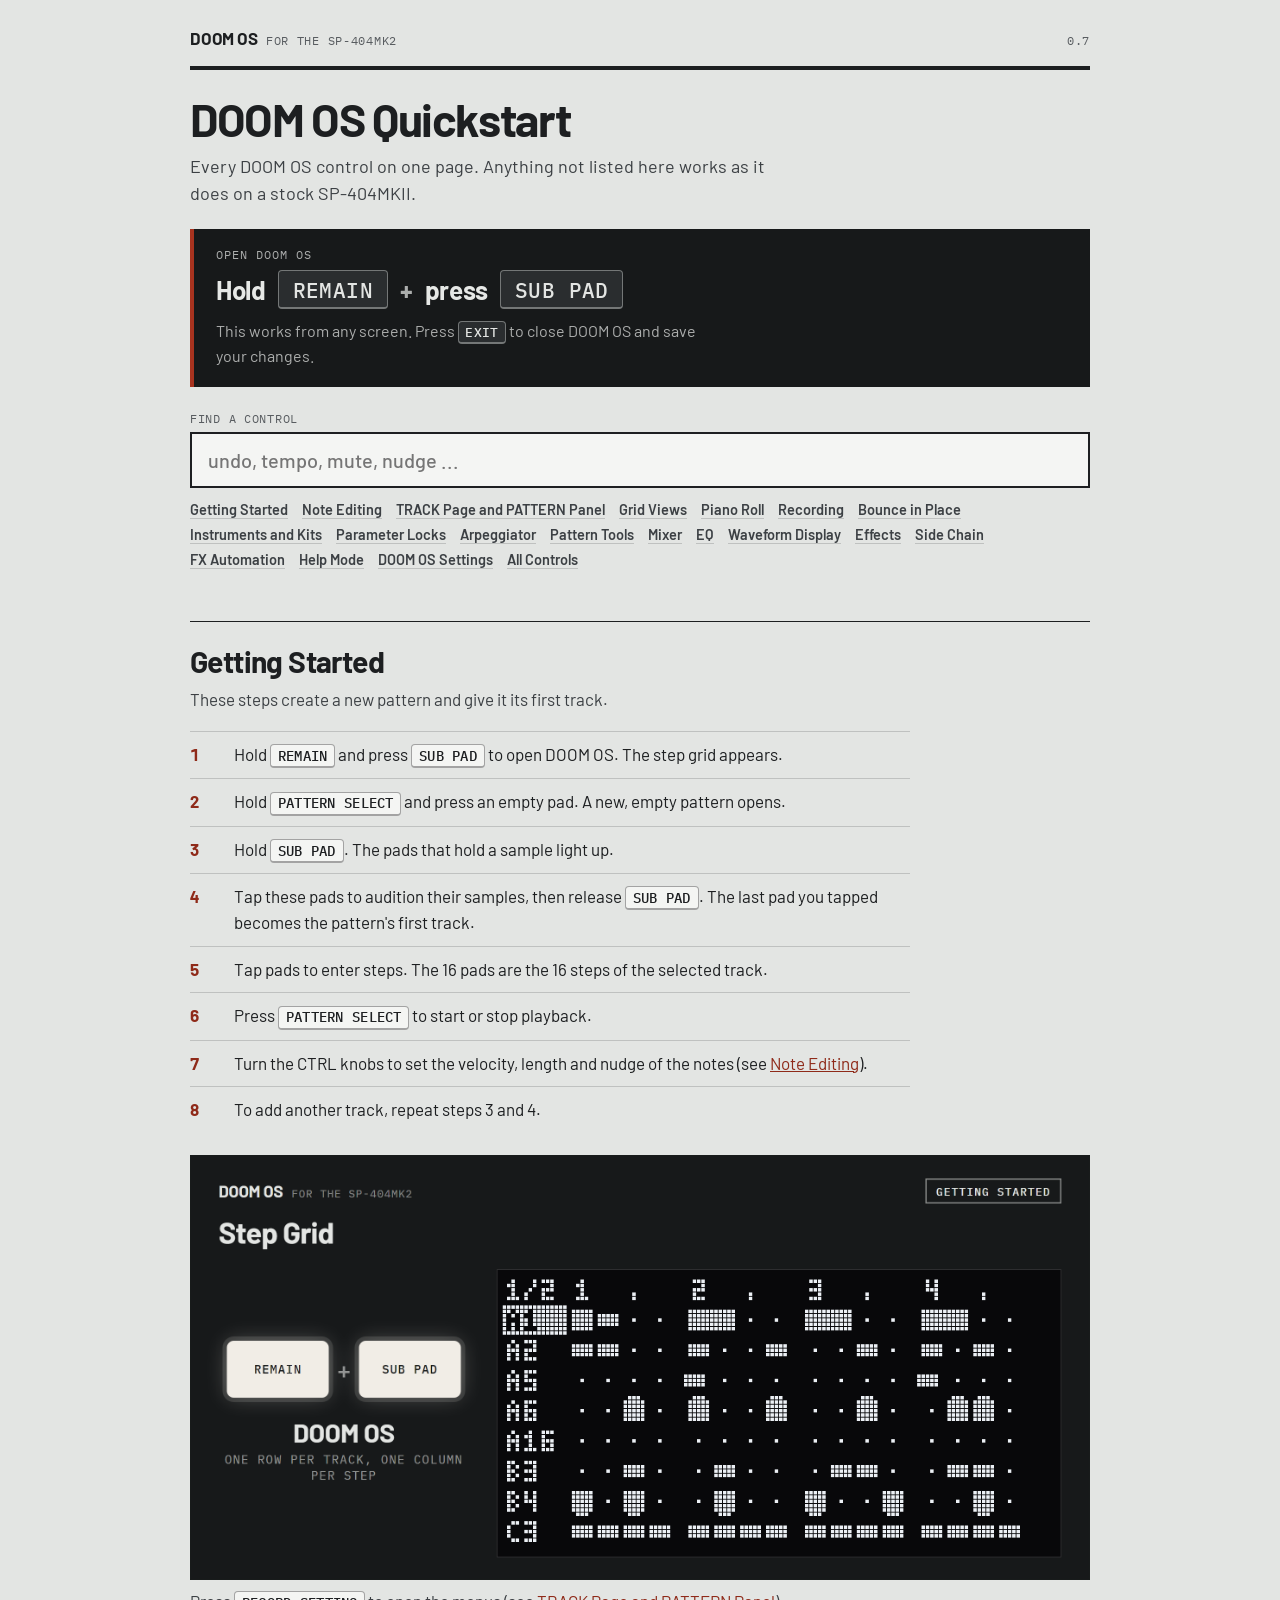
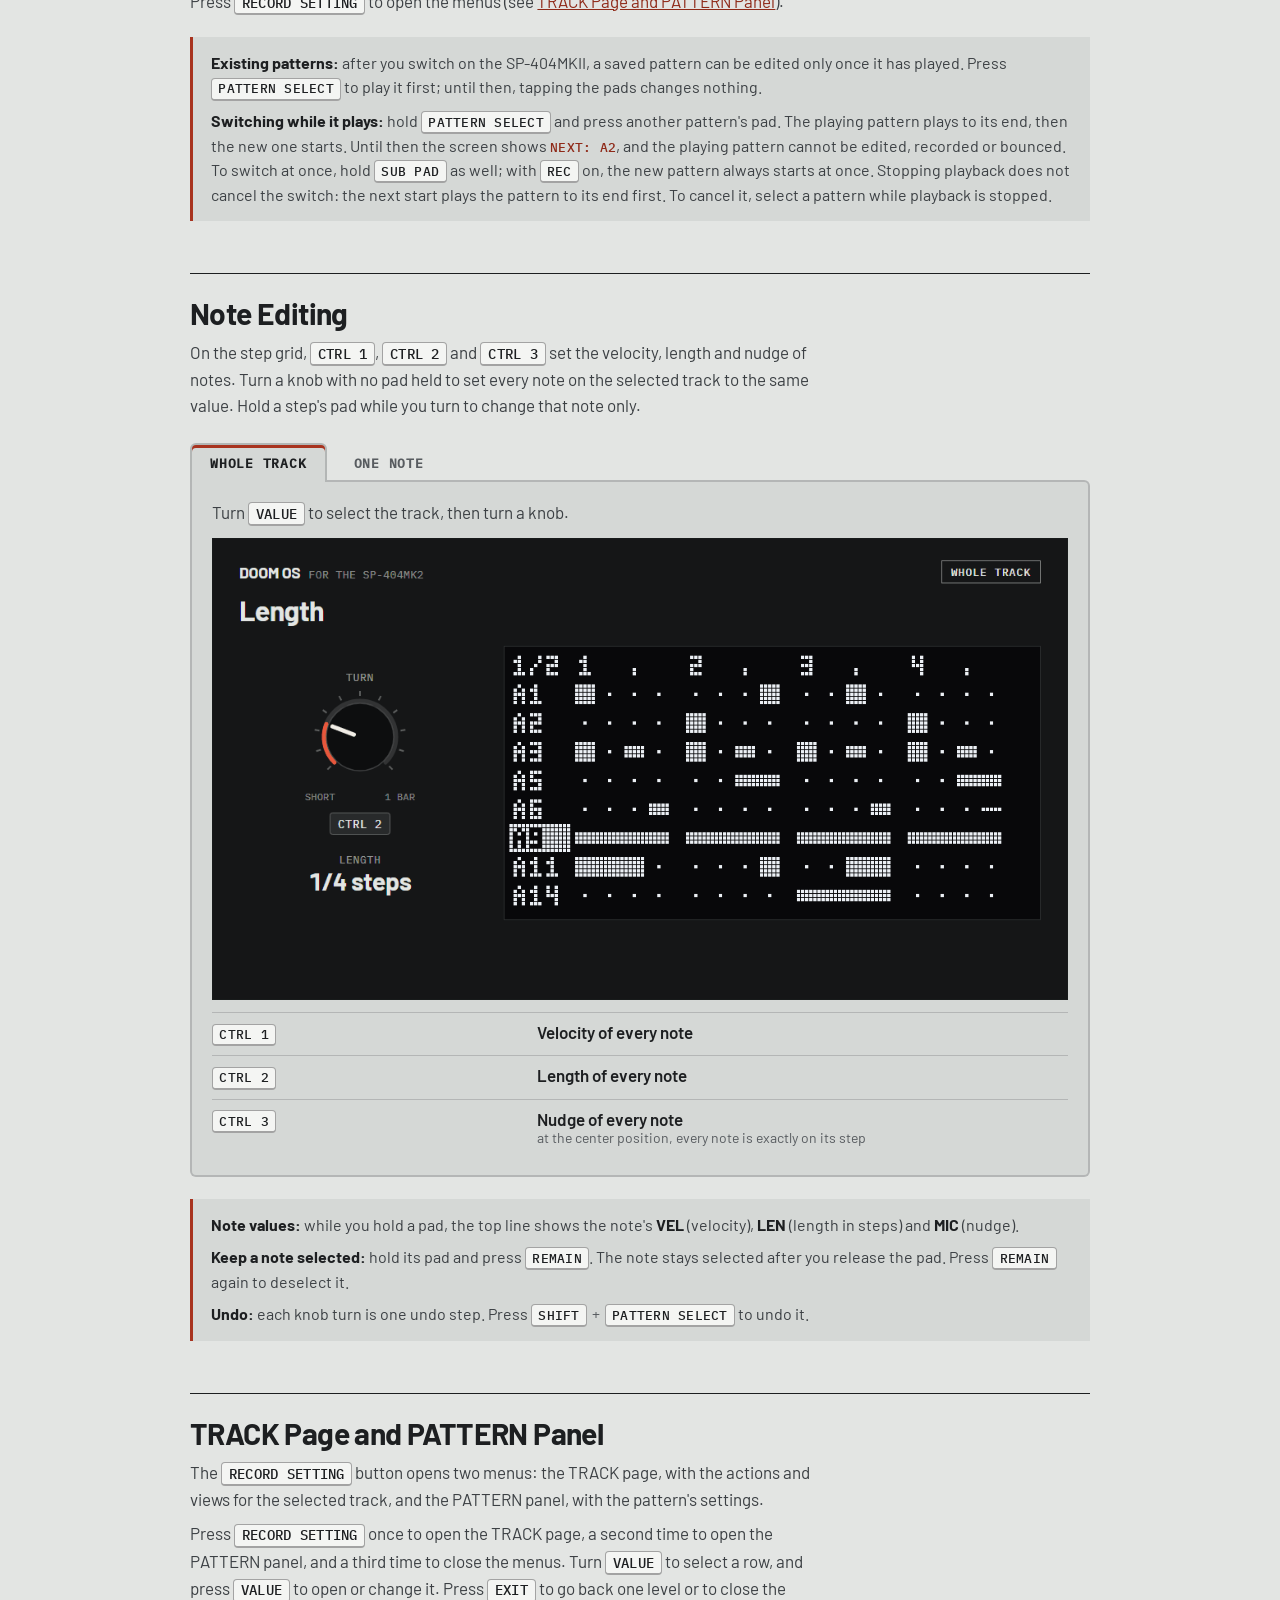
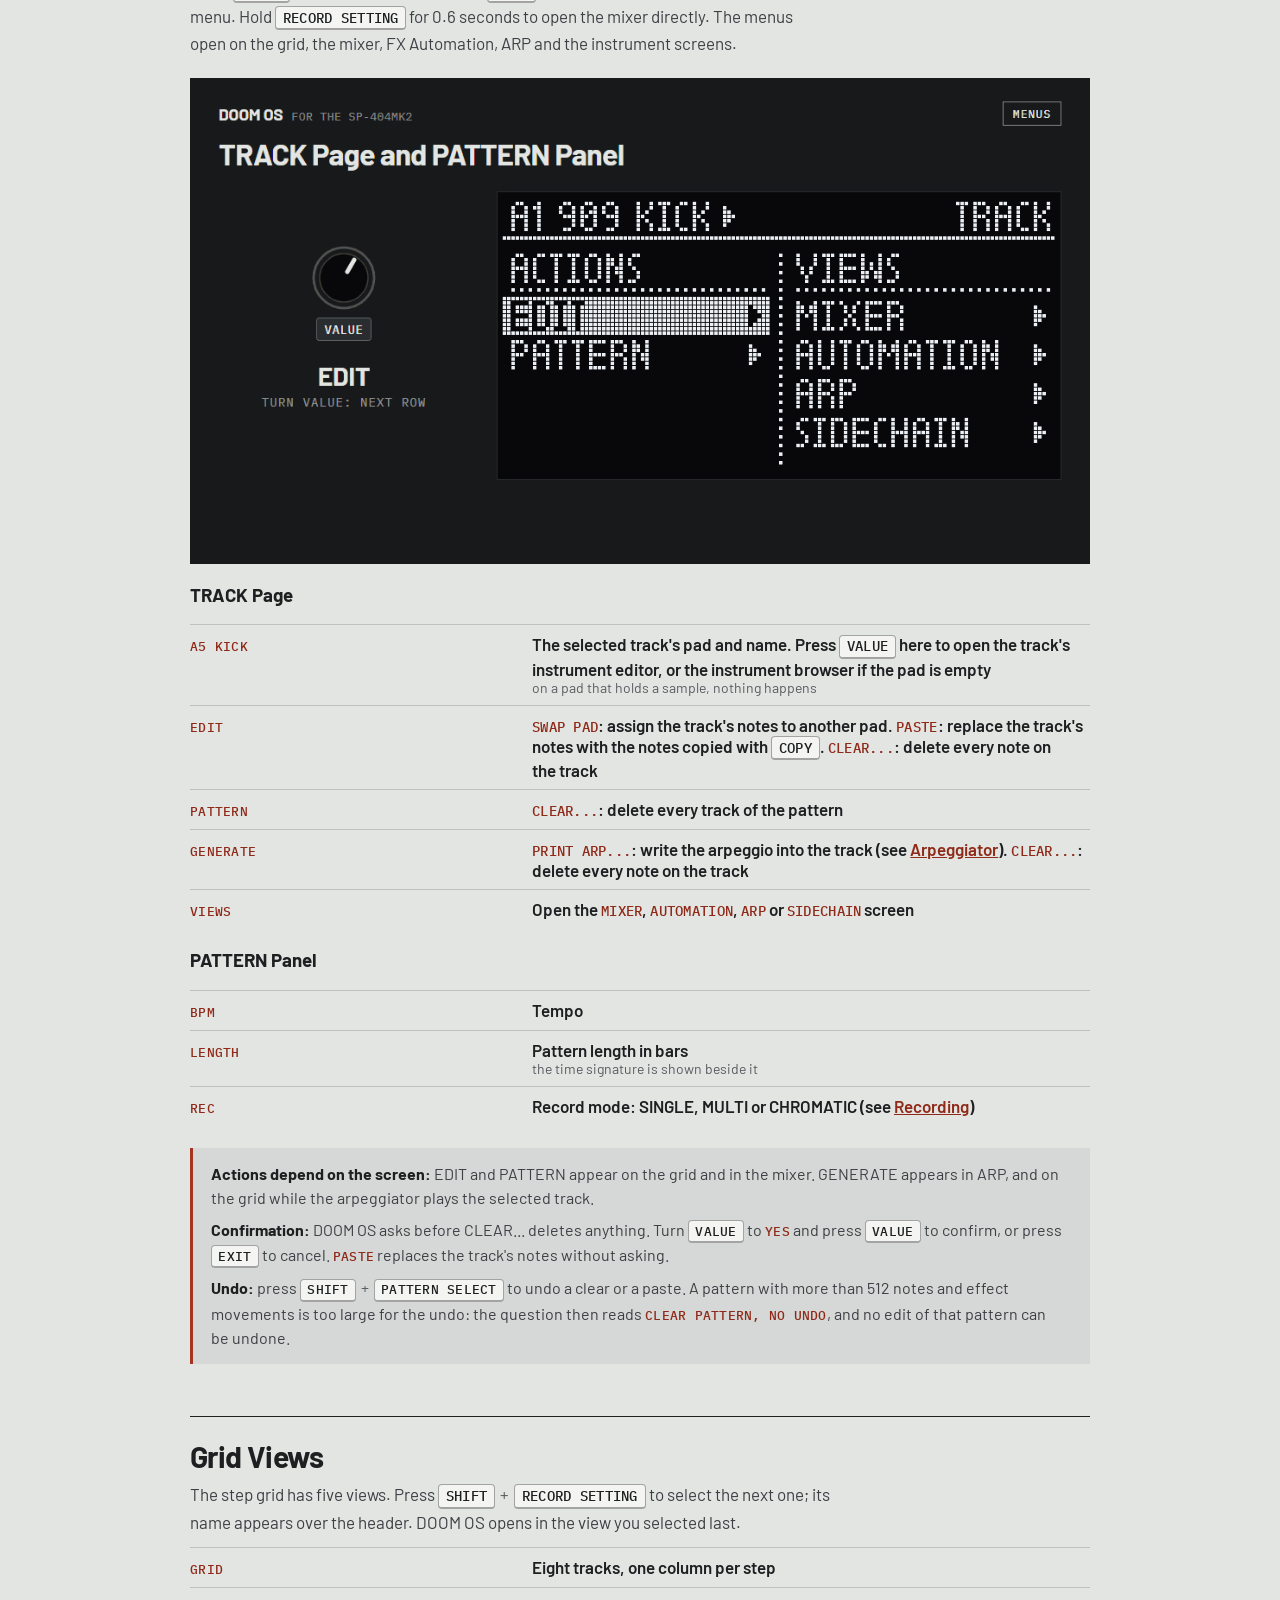
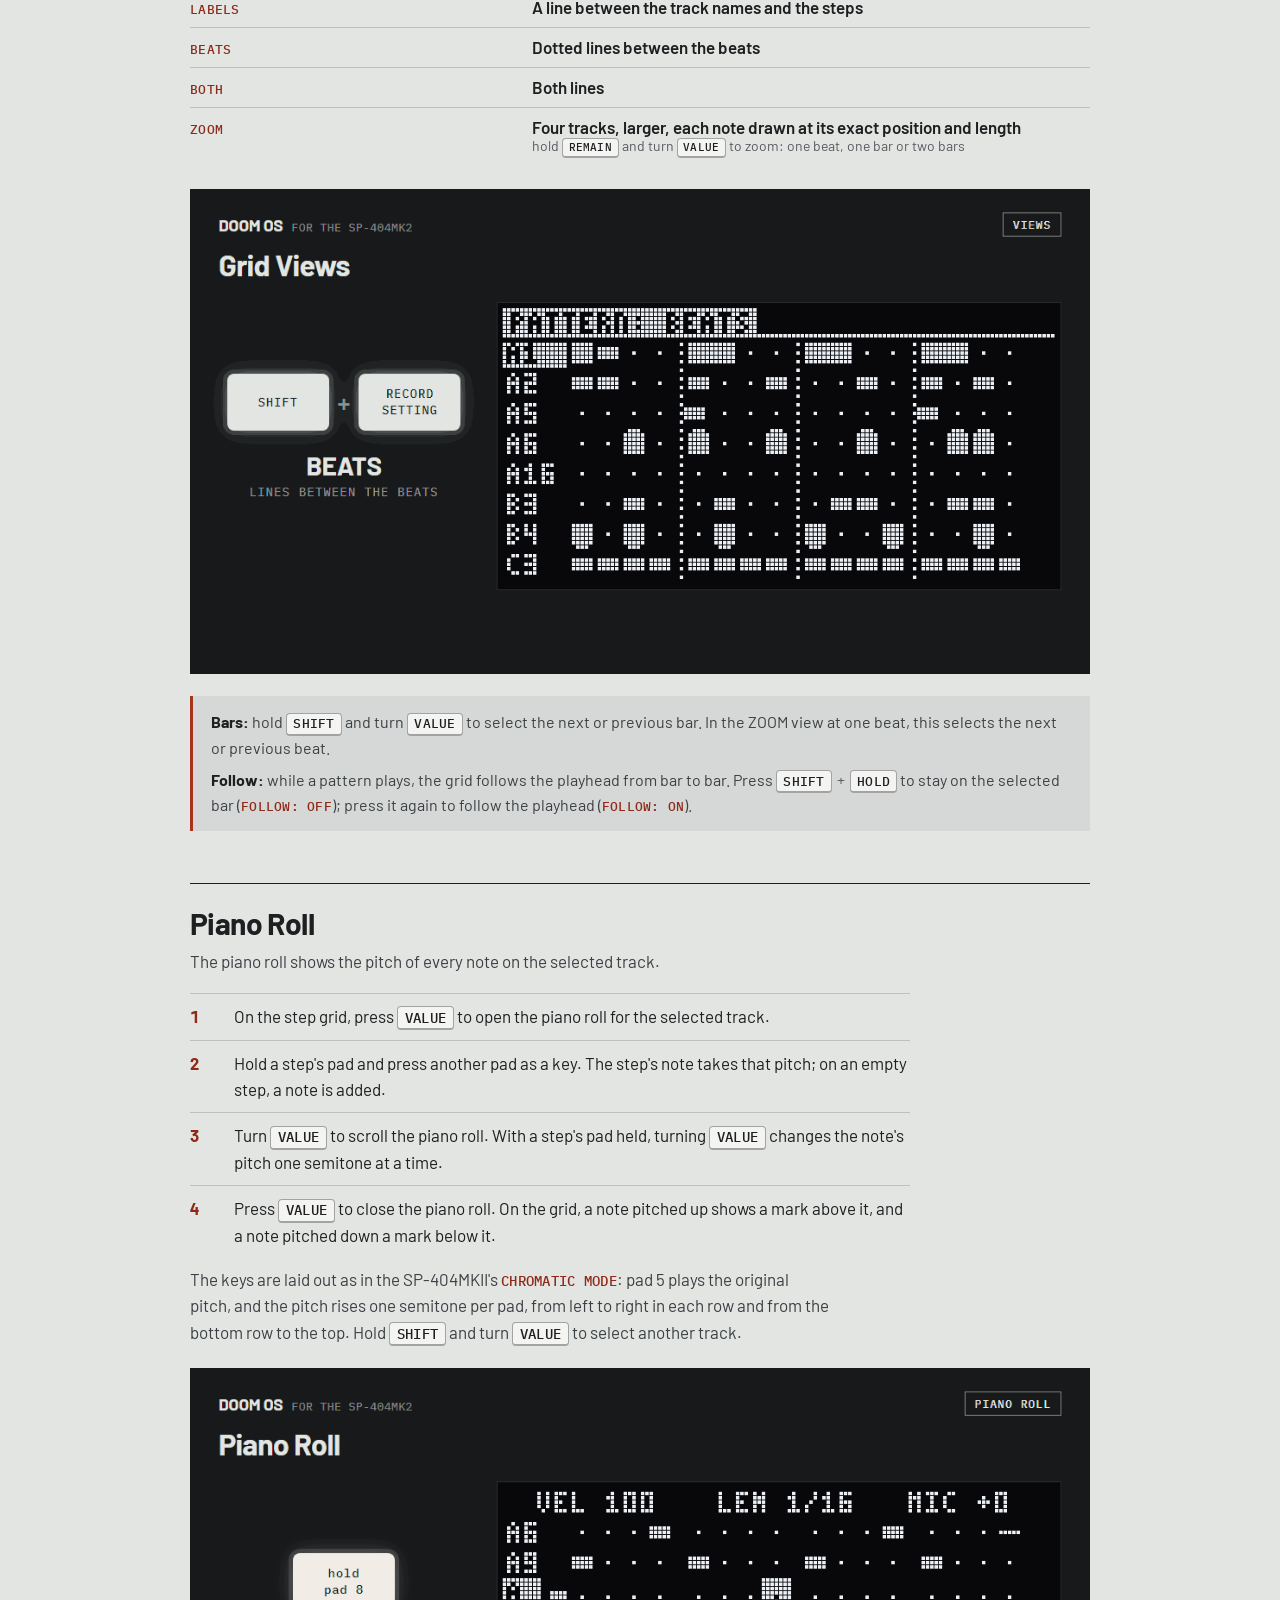
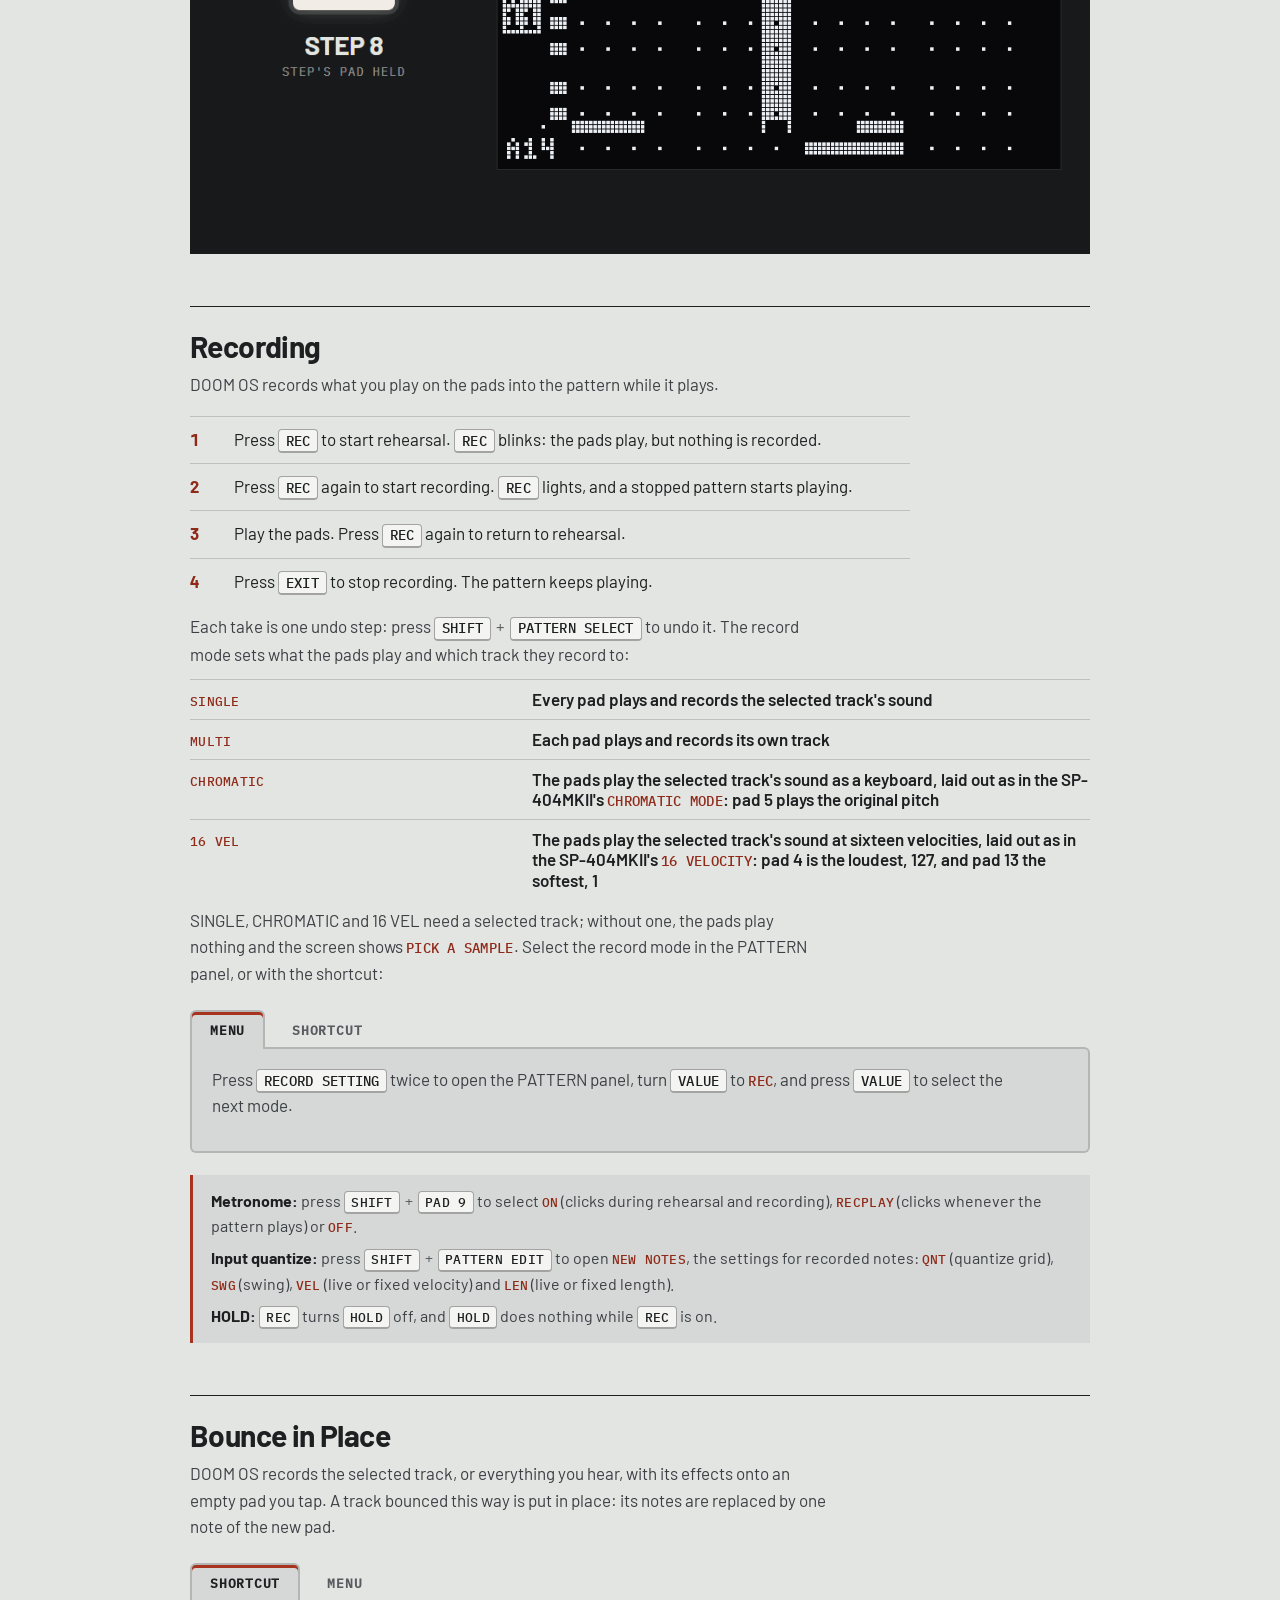
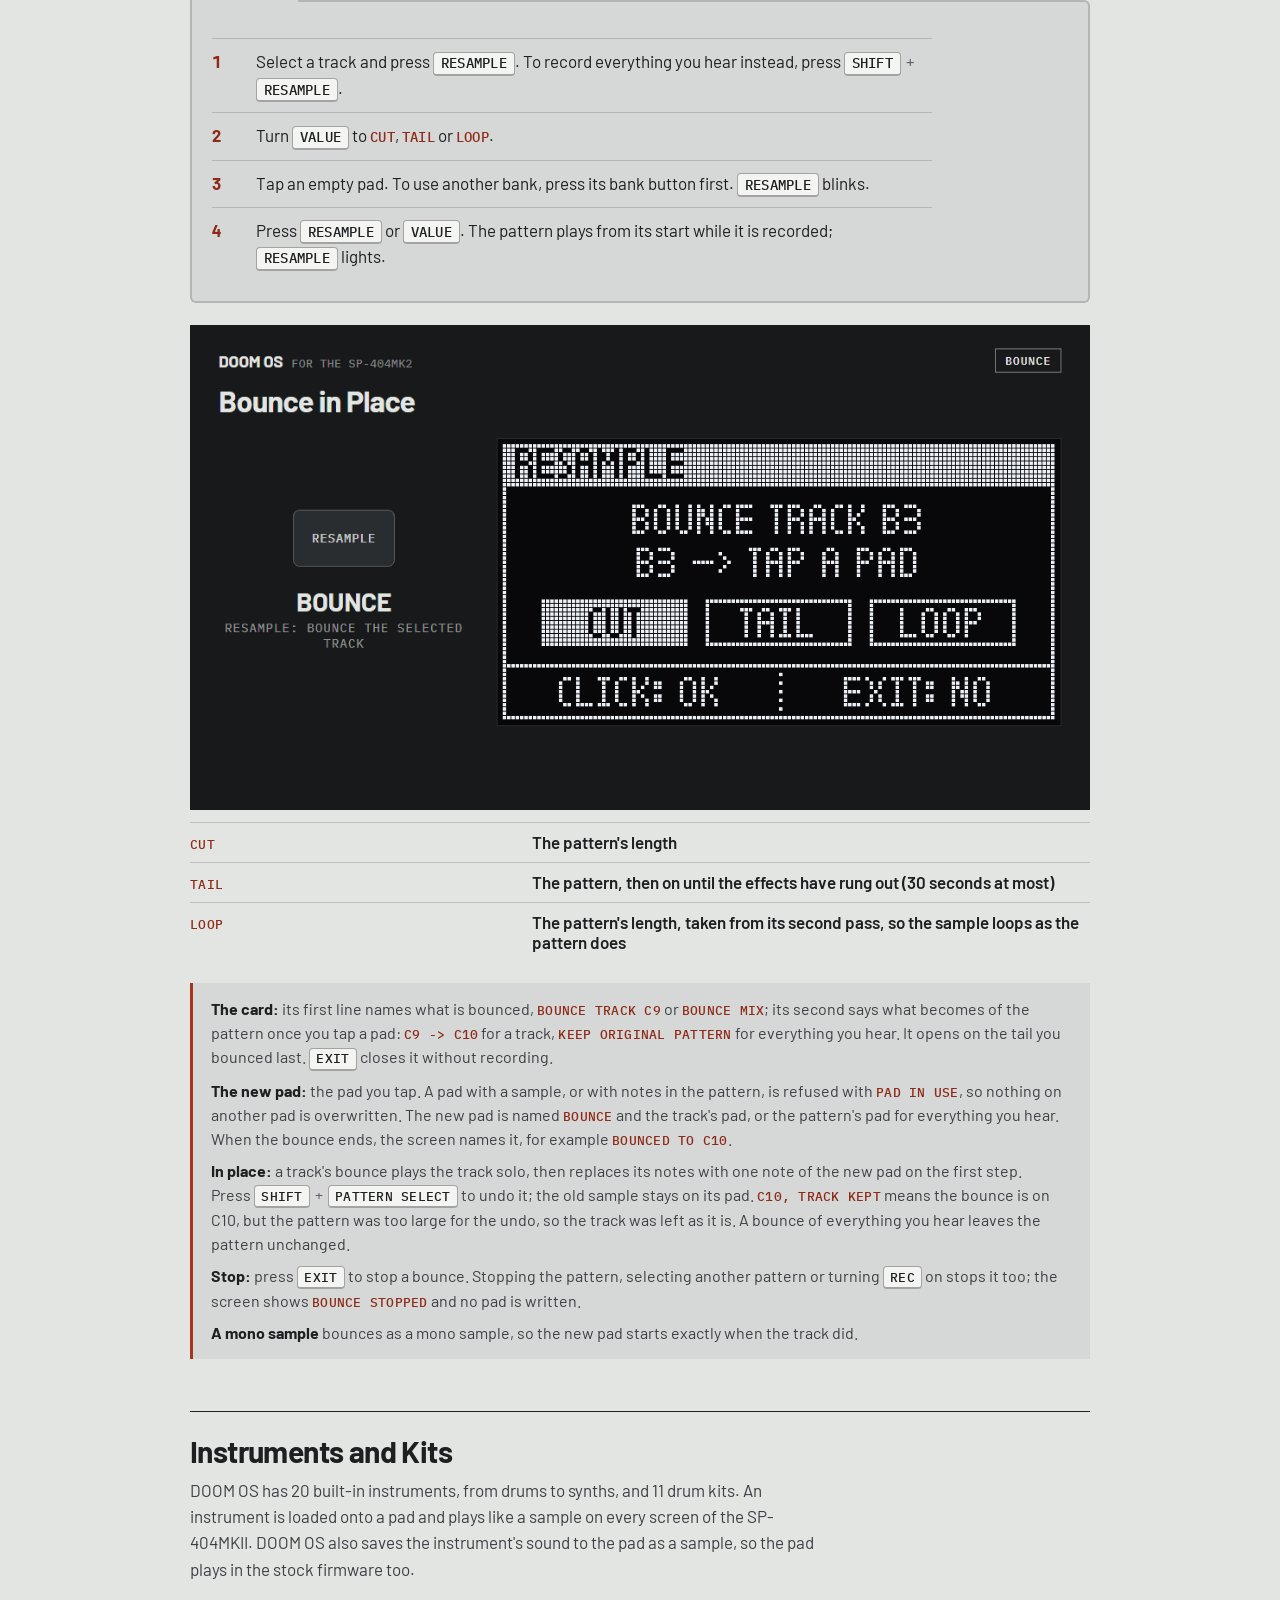
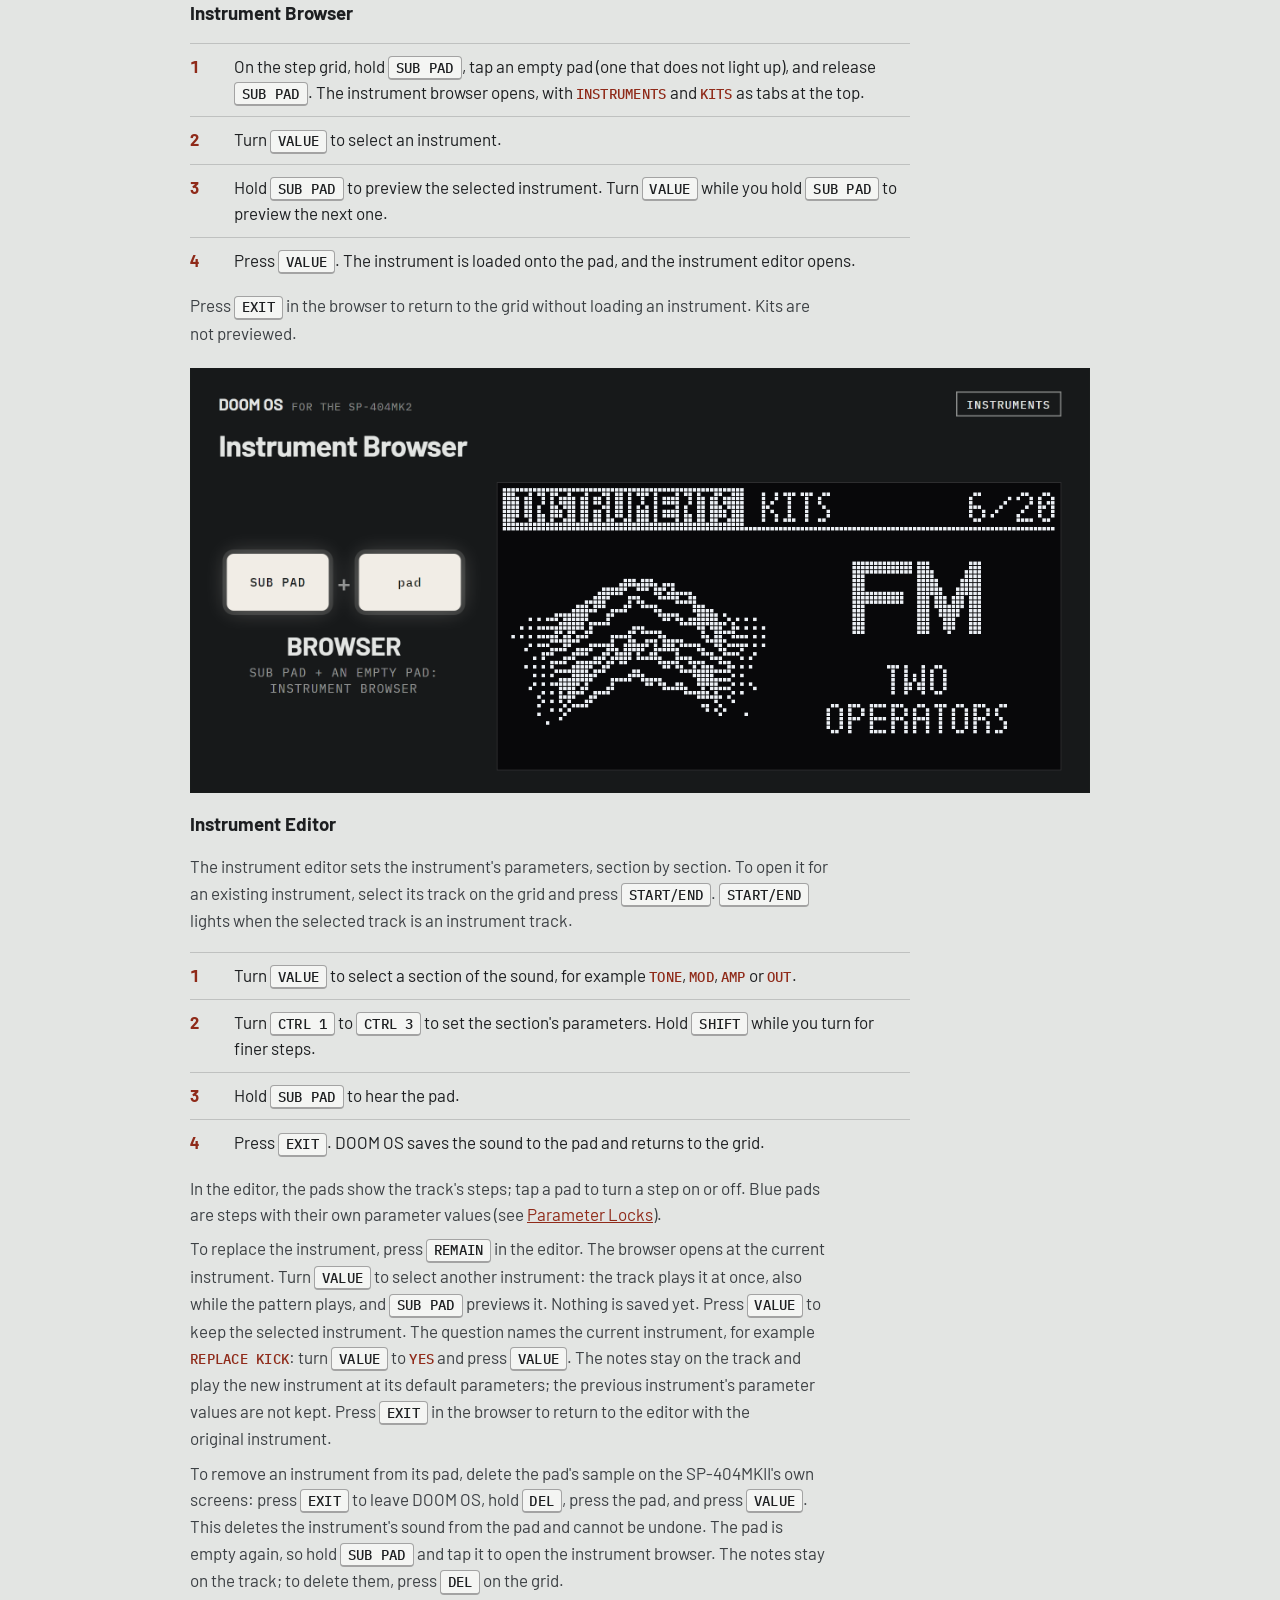
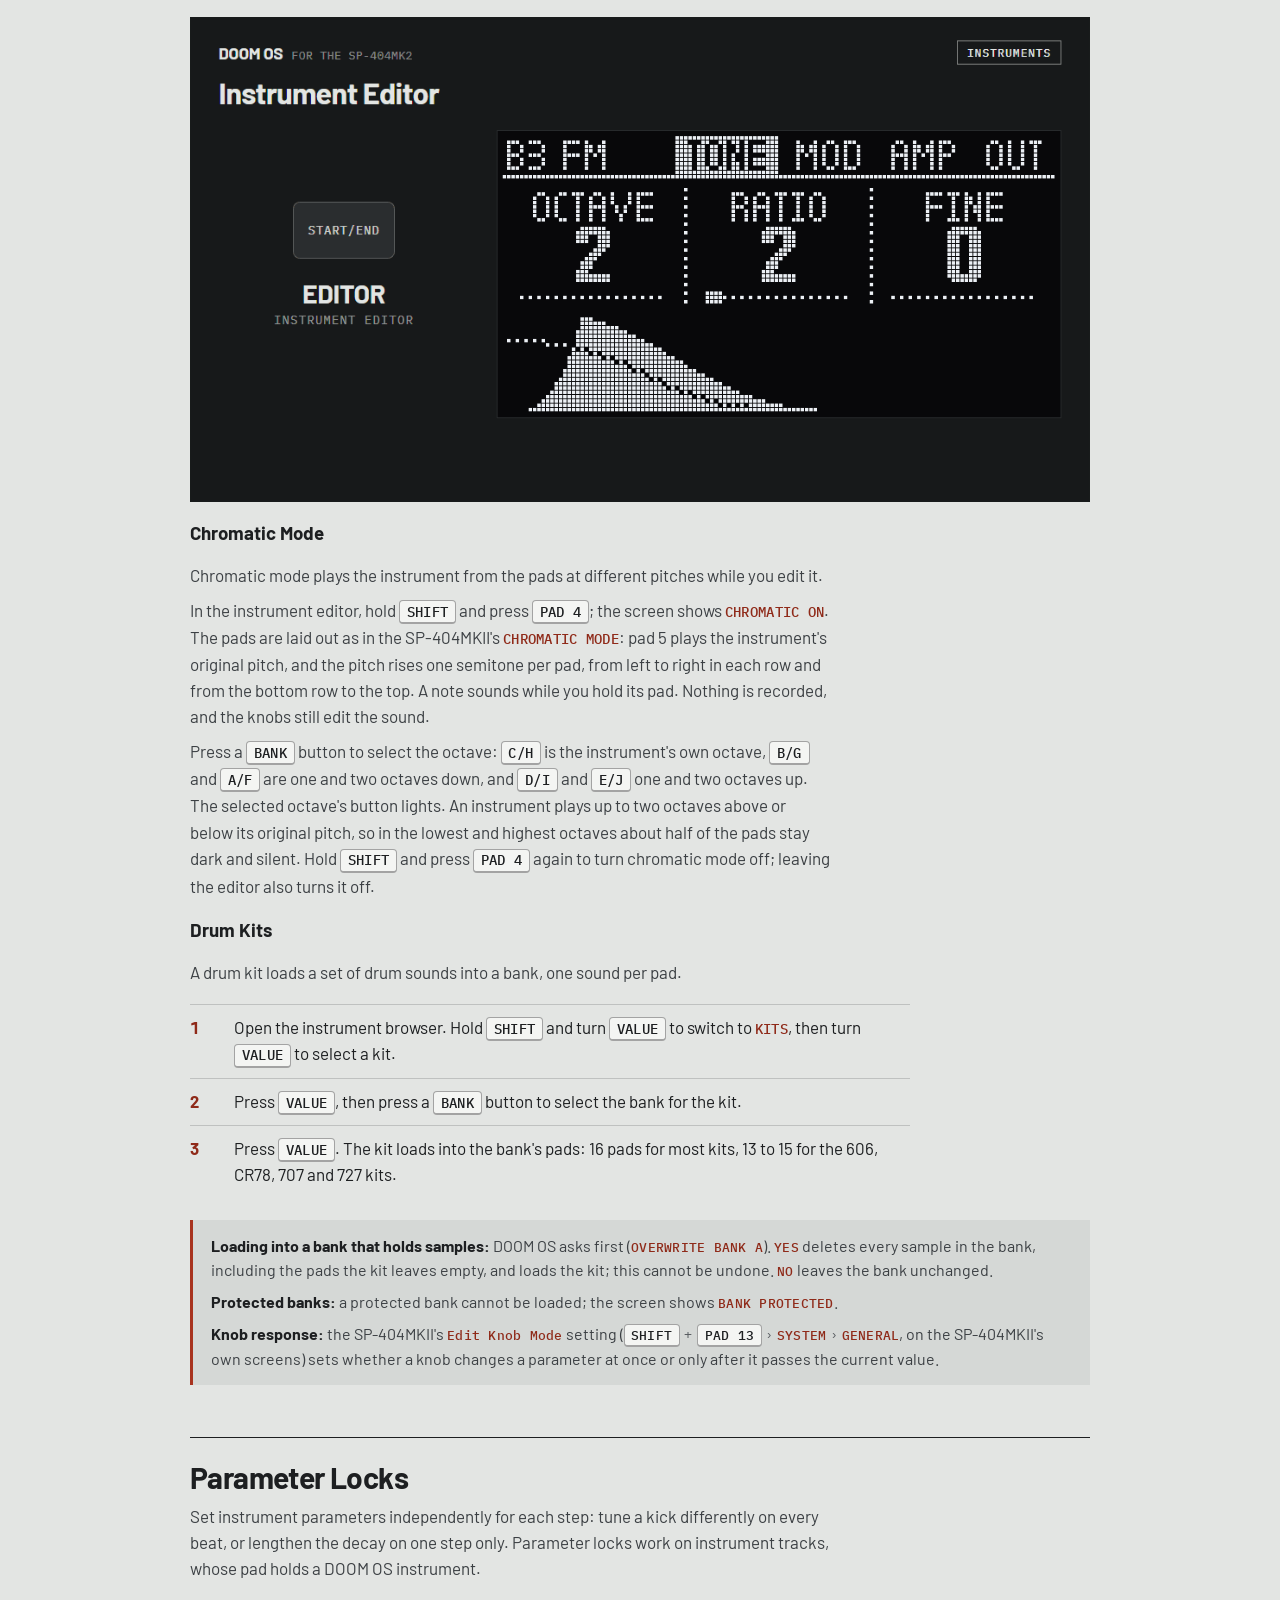
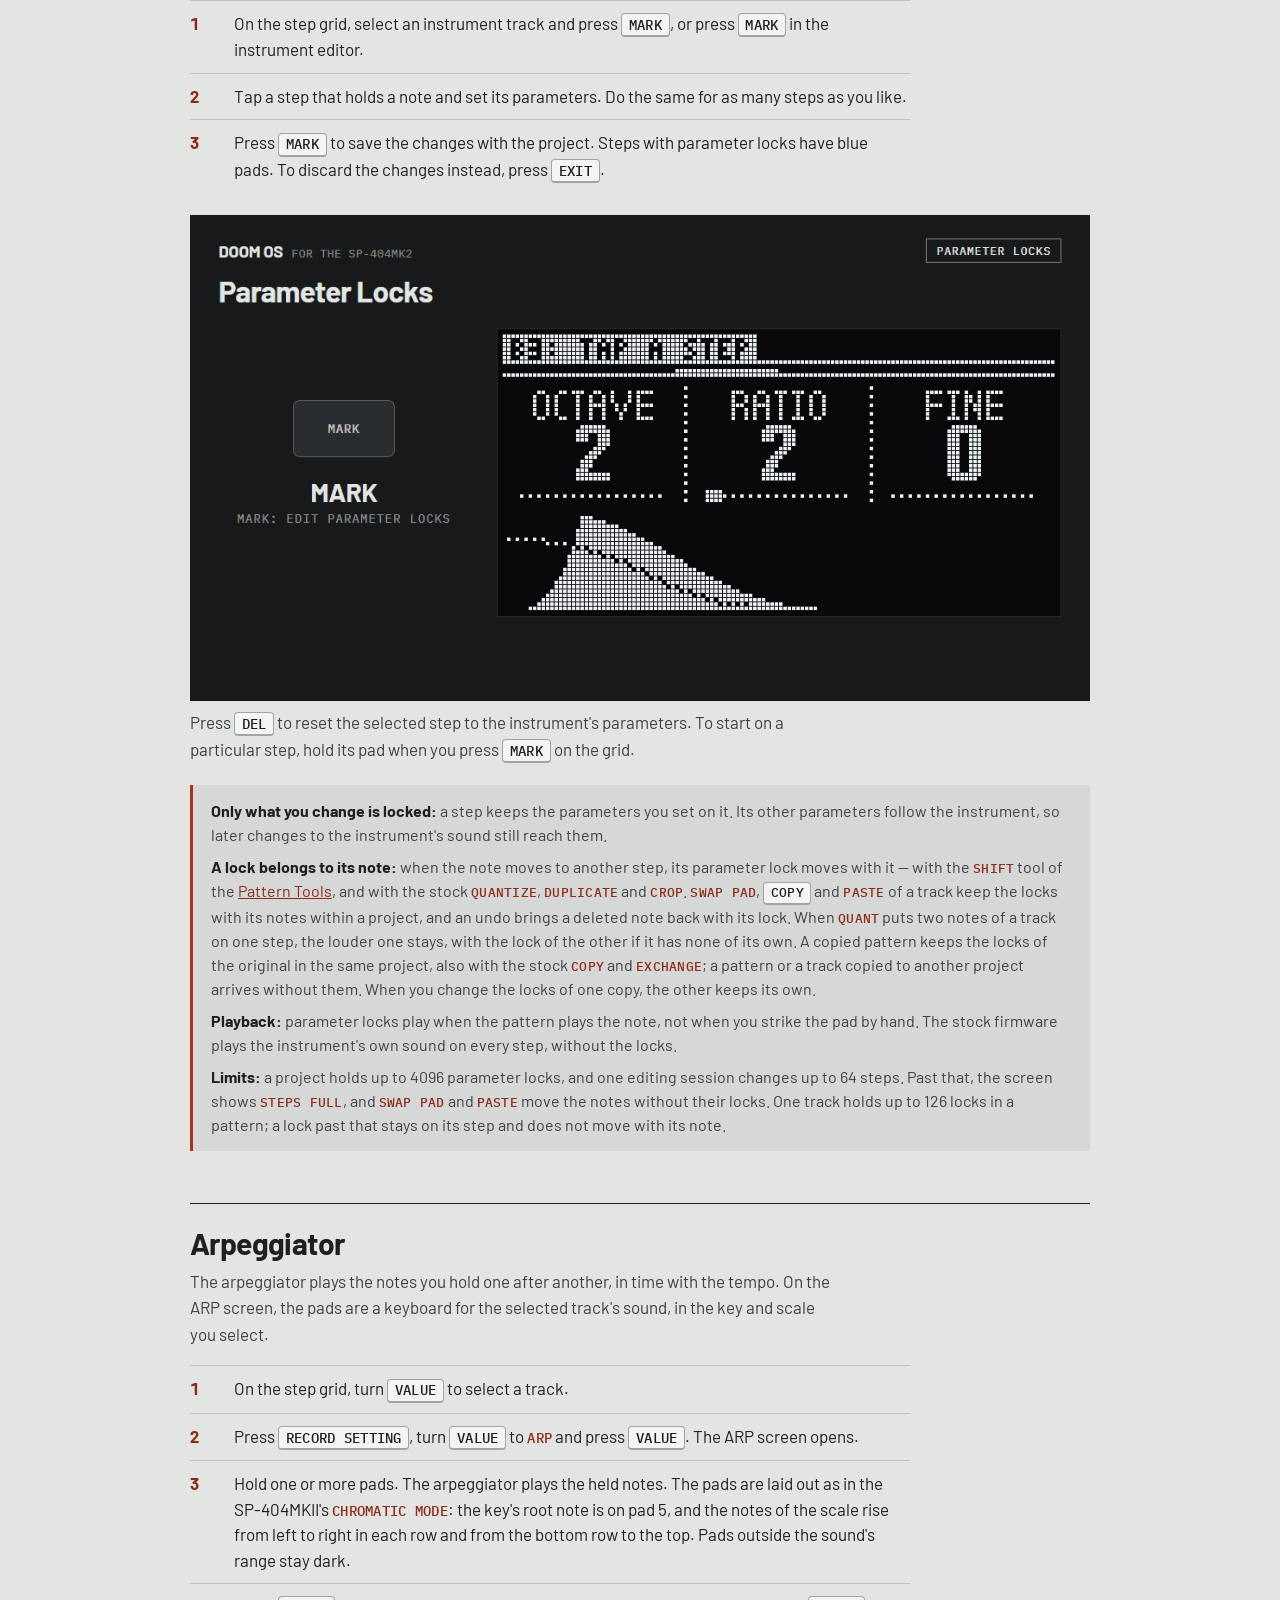
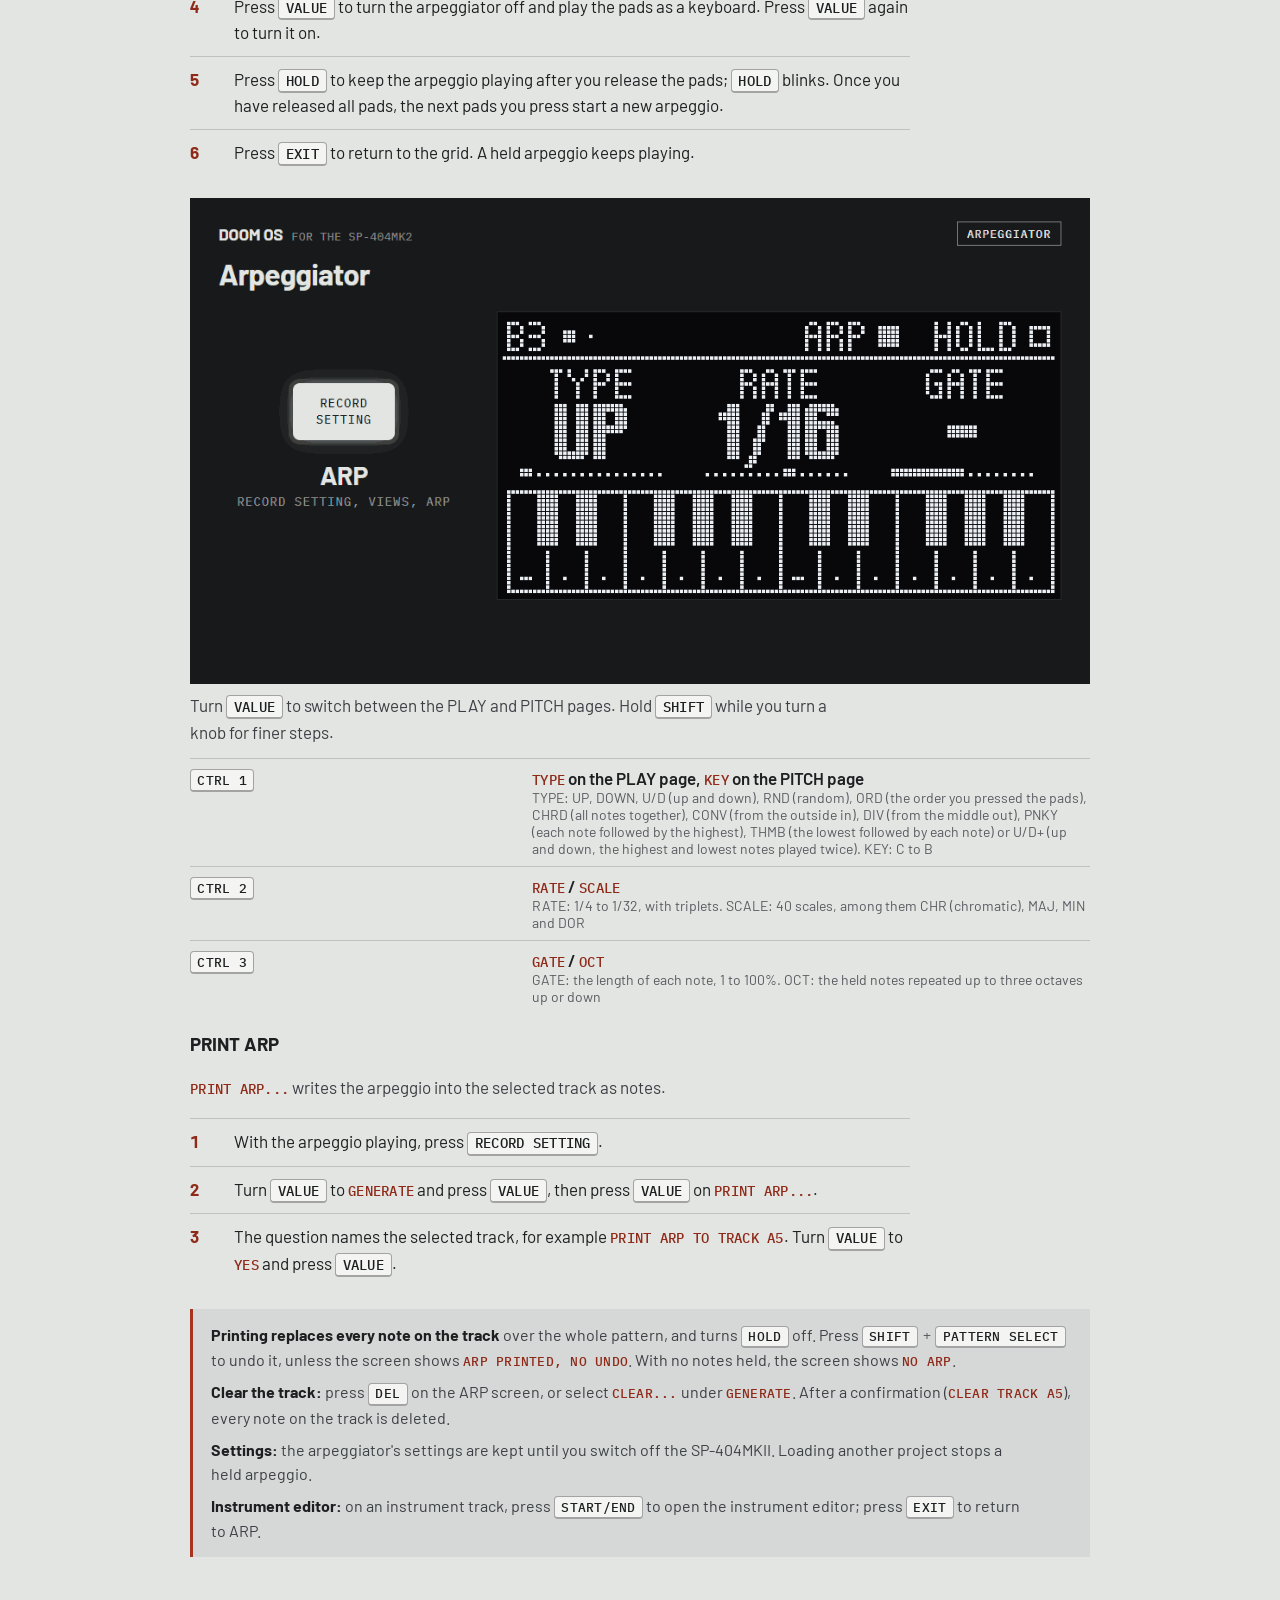
==== commit 91ae6d23: "DOOM OS 0.7.1, build E7F5" ====
--- a/manual/index.html
+++ b/manual/index.html
@@ -363,7 +363,7 @@
 
   <section class="part" id="bounce">
     <h2>Bounce in Place</h2>
-    <p class="sub">DOOM OS records the selected track, or everything you hear, with its effects onto the bank's next empty pad. A track bounced this way is put in place: its notes are replaced by one note of the new pad.</p>
+    <p class="sub">DOOM OS records the selected track, or everything you hear, with its effects onto an empty pad you tap. A track bounced this way is put in place: its notes are replaced by one note of the new pad.</p>
     <div class="tabs">
       <!-- a radio and its label per tab, then one .tab per label, in the same order -->
       <input type="radio" name="bounce" id="bounce-1" checked>
@@ -373,16 +373,17 @@
       <div class="tab">
         <ol class="first">
           <li><span>Select a track and press <kbd>RESAMPLE</kbd>. To record everything you hear instead, press <kbd>SHIFT</kbd><span class="plus">+</span><kbd>RESAMPLE</kbd>.</span></li>
-          <li><span>Turn <kbd>VALUE</kbd> to <span class="item">CUT...</span>, <span class="item">TAIL...</span> or <span class="item">LOOP...</span> and press <kbd>VALUE</kbd>.</span></li>
-          <li><span>Select <span class="item">YES</span>. The pattern plays from its start while it is recorded; <kbd>RESAMPLE</kbd> blinks.</span></li>
+          <li><span>Turn <kbd>VALUE</kbd> to <span class="item">CUT</span>, <span class="item">TAIL</span> or <span class="item">LOOP</span>.</span></li>
+          <li><span>Tap an empty pad. To use another bank, press its bank button first. <kbd>RESAMPLE</kbd> blinks.</span></li>
+          <li><span>Press <kbd>RESAMPLE</kbd> or <kbd>VALUE</kbd>. The pattern plays from its start while it is recorded; <kbd>RESAMPLE</kbd> lights.</span></li>
         </ol>
       </div>
       <div class="tab">
-        <p class="how">Press <kbd>RECORD SETTING</kbd> to open the TRACK page and select <span class="item">EDIT</span> <span class="then">&rsaquo;</span> <span class="item">BOUNCE</span> for the selected track, or <span class="item">PATTERN</span> <span class="then">&rsaquo;</span> <span class="item">BOUNCE</span> for everything you hear. Then select <span class="item">CUT...</span>, <span class="item">TAIL...</span> or <span class="item">LOOP...</span> and <span class="item">YES</span>.</p>
+        <p class="how">Press <kbd>RECORD SETTING</kbd> to open the TRACK page and select <span class="item">EDIT</span> <span class="then">&rsaquo;</span> <span class="item">BOUNCE...</span> for the selected track, or <span class="item">PATTERN</span> <span class="then">&rsaquo;</span> <span class="item">BOUNCE...</span> for everything you hear. Then turn <kbd>VALUE</kbd> to <span class="item">CUT</span>, <span class="item">TAIL</span> or <span class="item">LOOP</span>, tap an empty pad and press <kbd>RESAMPLE</kbd> or <kbd>VALUE</kbd>.</p>
       </div>
     </div>
     <figure class="panels">
-      <img src="img/doomos-bounce.gif" width="1040" height="560" alt="RESAMPLE opens the BOUNCE rows of the TRACK page for the selected track, B3 FM, on CUT...; VALUE turns to TAIL...; a press asks BOUNCE TRACK B3 with NO and YES; EXIT returns to the grid without recording.">
+      <img src="img/doomos-bounce.gif" width="1040" height="560" alt="RESAMPLE opens the bounce card for the selected track on CUT; VALUE turns to TAIL; an empty pad tapped names the new pad; EXIT returns to the grid without recording.">
     </figure>
     <table class="knobs">
       <tr><th><span class="item">CUT</span></th><td>The pattern's length</td></tr>
@@ -390,8 +391,9 @@
       <tr><th><span class="item">LOOP</span></th><td>The pattern's length, taken from its second pass, so the sample loops as the pattern does</td></tr>
     </table>
     <div class="facts">
-      <p><b>The new pad:</b> the bank's next pad with no sample and no note in the pattern, named <span class="item">BOUNCE</span> and the track's pad. Nothing on another pad is overwritten. The screen shows <span class="item">NO EMPTY PAD</span> when the bank has none.</p>
-      <p><b>In place:</b> a track's bounce plays the track solo, then replaces its notes with one note of the new pad on the first step. Press <kbd>SHIFT</kbd><span class="plus">+</span><kbd>PATTERN SELECT</kbd> to undo it; the old sample stays on its pad. <span class="item">BOUNCED, TRACK KEPT</span> means the pattern was too large for the undo, so the track was left as it is. A bounce of everything you hear leaves the pattern unchanged.</p>
+      <p><b>The card:</b> its first line names what is bounced, <span class="item">BOUNCE TRACK C9</span> or <span class="item">BOUNCE MIX</span>; its second says what becomes of the pattern once you tap a pad: <span class="item">C9 -&gt; C10</span> for a track, <span class="item">KEEP ORIGINAL PATTERN</span> for everything you hear. It opens on the tail you bounced last. <kbd>EXIT</kbd> closes it without recording.</p>
+      <p><b>The new pad:</b> the pad you tap. A pad with a sample, or with notes in the pattern, is refused with <span class="item">PAD IN USE</span>, so nothing on another pad is overwritten. The new pad is named <span class="item">BOUNCE</span> and the track's pad, or the pattern's pad for everything you hear. When the bounce ends, the screen names it, for example <span class="item">BOUNCED TO C10</span>.</p>
+      <p><b>In place:</b> a track's bounce plays the track solo, then replaces its notes with one note of the new pad on the first step. Press <kbd>SHIFT</kbd><span class="plus">+</span><kbd>PATTERN SELECT</kbd> to undo it; the old sample stays on its pad. <span class="item">C10, TRACK KEPT</span> means the bounce is on C10, but the pattern was too large for the undo, so the track was left as it is. A bounce of everything you hear leaves the pattern unchanged.</p>
       <p><b>Stop:</b> press <kbd>EXIT</kbd> to stop a bounce. Stopping the pattern, selecting another pattern or turning <kbd>REC</kbd> on stops it too; the screen shows <span class="item">BOUNCE STOPPED</span> and no pad is written.</p>
       <p><b>A mono sample</b> bounces as a mono sample, so the new pad starts exactly when the track did.</p>
     </div>
@@ -404,9 +406,10 @@
     <ol class="first">
       <li><span>On the step grid, hold <kbd>SUB PAD</kbd>, tap an empty pad (one that does not light up), and release <kbd>SUB PAD</kbd>. The instrument browser opens, with <span class="item">INSTRUMENTS</span> and <span class="item">KITS</span> as tabs at the top.</span></li>
       <li><span>Turn <kbd>VALUE</kbd> to select an instrument.</span></li>
+      <li><span>Hold <kbd>SUB PAD</kbd> to preview the selected instrument. Turn <kbd>VALUE</kbd> while you hold <kbd>SUB PAD</kbd> to preview the next one.</span></li>
       <li><span>Press <kbd>VALUE</kbd>. The instrument is loaded onto the pad, and the instrument editor opens.</span></li>
     </ol>
-    <p class="sub">Press <kbd>EXIT</kbd> in the browser to return to the grid without loading an instrument.</p>
+    <p class="sub">Press <kbd>EXIT</kbd> in the browser to return to the grid without loading an instrument. Kits are not previewed.</p>
     <figure class="panels">
       <img src="img/doomos-instrument-browser.png" width="1040" height="490" alt="The instrument browser: the INSTRUMENTS and KITS tabs at the top with the position in the list, the selected instrument, FM, named in large letters with its description, TWO OPERATORS, and its picture on the left.">
     </figure>
@@ -419,7 +422,7 @@
       <li><span>Press <kbd>EXIT</kbd>. DOOM OS saves the sound to the pad and returns to the grid.</span></li>
     </ol>
     <p class="sub">In the editor, the pads show the track's steps; tap a pad to turn a step on or off. Blue pads are steps with their own parameter values (see <a href="#plocks">Parameter Locks</a>).</p>
-    <p class="sub">To replace the instrument, press <kbd>REMAIN</kbd> in the editor. The browser opens at the current instrument. Turn <kbd>VALUE</kbd> to another instrument and press <kbd>VALUE</kbd>. The question names the current instrument, for example <span class="item">REPLACE KICK</span>: turn <kbd>VALUE</kbd> to <span class="item">YES</span> and press <kbd>VALUE</kbd>. The notes stay on the track and play the new instrument at its default parameters. Press <kbd>EXIT</kbd> to return to the editor without changes.</p>
+    <p class="sub">To replace the instrument, press <kbd>REMAIN</kbd> in the editor. The browser opens at the current instrument. Turn <kbd>VALUE</kbd> to select another instrument: the track plays it at once, also while the pattern plays, and <kbd>SUB PAD</kbd> previews it. Nothing is saved yet. Press <kbd>VALUE</kbd> to keep the selected instrument. The question names the current instrument, for example <span class="item">REPLACE KICK</span>: turn <kbd>VALUE</kbd> to <span class="item">YES</span> and press <kbd>VALUE</kbd>. The notes stay on the track and play the new instrument at its default parameters; the previous instrument's parameter values are not kept. Press <kbd>EXIT</kbd> in the browser to return to the editor with the original instrument.</p>
     <p class="sub">To remove an instrument from its pad, delete the pad's sample on the SP-404MKII's own screens: press <kbd>EXIT</kbd> to leave DOOM OS, hold <kbd>DEL</kbd>, press the pad, and press <kbd>VALUE</kbd>. This deletes the instrument's sound from the pad and cannot be undone. The pad is empty again, so hold <kbd>SUB PAD</kbd> and tap it to open the instrument browser. The notes stay on the track; to delete them, press <kbd>DEL</kbd> on the grid.</p>
     <figure class="panels">
       <img src="img/doomos-instruments.gif" width="1040" height="560" alt="START/END opens the FM track's instrument editor; SHIFT + pad 4 turns CHROMATIC on; VALUE selects the MOD section; REMAIN opens the browser at FM, a turn selects Wave, and SHIFT with a turn selects the kits; EXIT returns to the editor unchanged.">
@@ -549,7 +552,7 @@
     <div class="facts">
       <p><b>Saving:</b> pan, bus and level are the pads' own settings, so the SP-404MKII plays them everywhere. They are saved with the project when you leave the mixer. Setting the pan of a pad set to MONO turns MONO off.</p>
       <p><b>Display style:</b> press <kbd>SHIFT</kbd><span class="plus">+</span><kbd>RECORD SETTING</kbd> to select <span class="item">ARROWS</span>, <span class="item">DITHER</span>, <span class="item">ARROWS + NAMES</span> or <span class="item">DITHER + NAMES</span>. With NAMES, the selected strip's full name appears above it for two seconds when you select another strip.</p>
-      <p><b>Mute and solo:</b> hold <kbd>SHIFT</kbd> and press <kbd>VALUE</kbd> to mute or unmute the selected track; press <kbd>SHIFT</kbd><span class="plus">+</span><kbd>ROLL</kbd> to play it solo. In the mixer, tap a pad to mute or unmute it, as with <kbd>SHIFT</kbd><span class="plus">+</span><kbd>REVERSE</kbd> on the SP-404MKII: a muted pad lights red, a track of the pattern white, another pad with a sample dim white, and the <kbd>BANK</kbd> buttons select the bank. Hold <kbd>SHIFT</kbd> and press a track's pad to play that track solo, and again to turn solo off; <kbd>SHIFT</kbd><span class="plus">+</span><kbd>pad 9</kbd> and <kbd>pad 16</kbd> stay the metronome and the bus effects. Press <kbd>EXIT</kbd> to return to the grid.</p>
+      <p><b>Mute and solo:</b> hold <kbd>SHIFT</kbd> and press <kbd>VALUE</kbd> to mute or unmute the selected track; press <kbd>SHIFT</kbd><span class="plus">+</span><kbd>ROLL</kbd> to play it solo. In the mixer, tap a pad to mute or unmute it, as with <kbd>SHIFT</kbd><span class="plus">+</span><kbd>REVERSE</kbd> on the SP-404MKII: a muted pad lights red, a track of the pattern white, another pad with a sample dim white, and the <kbd>BANK</kbd> buttons select the bank. Hold <kbd>REMAIN</kbd> and press a track's pad to play that track solo, and again to turn solo off. Press <kbd>EXIT</kbd> to return to the grid.</p>
     </div>
   </section>
 
@@ -809,9 +812,13 @@
       <h3>Bounce in Place</h3>
       <table>
         <tr data-k="bounce resample record track in place sample"><th scope="row">Bounce the selected track in place</th><td><kbd>RESAMPLE</kbd></td></tr>
-        <tr data-k="bounce resample record track in place sample"><th scope="row">Bounce the selected track in place</th><td><kbd>RECORD SETTING</kbd> <span class="then" aria-label="then">&rsaquo;</span> <span class="item">EDIT</span> <span class="then" aria-label="then">&rsaquo;</span> <span class="item">BOUNCE</span></td></tr>
+        <tr data-k="bounce resample record track in place sample"><th scope="row">Bounce the selected track in place</th><td><kbd>RECORD SETTING</kbd> <span class="then" aria-label="then">&rsaquo;</span> <span class="item">EDIT</span> <span class="then" aria-label="then">&rsaquo;</span> <span class="item">BOUNCE...</span></td></tr>
         <tr data-k="bounce resample record mix everything pattern"><th scope="row">Bounce everything you hear onto a new pad</th><td><kbd>SHIFT</kbd><span class="plus">+</span><kbd>RESAMPLE</kbd></td></tr>
-        <tr data-k="bounce resample record mix everything pattern"><th scope="row">Bounce everything you hear onto a new pad</th><td><kbd>RECORD SETTING</kbd> <span class="then" aria-label="then">&rsaquo;</span> <span class="item">PATTERN</span> <span class="then" aria-label="then">&rsaquo;</span> <span class="item">BOUNCE</span></td></tr>
+        <tr data-k="bounce resample record mix everything pattern"><th scope="row">Bounce everything you hear onto a new pad</th><td><kbd>RECORD SETTING</kbd> <span class="then" aria-label="then">&rsaquo;</span> <span class="item">PATTERN</span> <span class="then" aria-label="then">&rsaquo;</span> <span class="item">BOUNCE...</span></td></tr>
+        <tr data-k="bounce resample cut tail loop"><th scope="row">Choose CUT, TAIL or LOOP</th><td>turn <kbd>VALUE</kbd></td></tr>
+        <tr data-k="bounce resample target destination empty"><th scope="row">Choose the new pad</th><td>tap an empty <kbd>pad</kbd></td></tr>
+        <tr data-k="bounce resample start record go"><th scope="row">Start the bounce</th><td><kbd>RESAMPLE</kbd> or <kbd>VALUE</kbd></td></tr>
+        <tr data-k="bounce resample close cancel card"><th scope="row">Close the bounce card</th><td><kbd>EXIT</kbd></td></tr>
         <tr data-k="bounce resample stop cancel"><th scope="row">Stop a bounce</th><td><kbd>EXIT</kbd></td></tr>
         <tr data-k="bounce in place track back"><th scope="row">The track back after a bounce in place</th><td><kbd>SHIFT</kbd><span class="plus">+</span><kbd>PATTERN SELECT</kbd></td></tr>
       </table>
@@ -820,10 +827,12 @@
       <h3>Instruments</h3>
       <table>
         <tr data-k="synth drum engine sound browser"><th scope="row">Load an instrument onto an empty pad</th><td>hold <kbd>SUB PAD</kbd><span class="plus">+</span>tap an empty <kbd>pad</kbd>, release <kbd>SUB PAD</kbd>, turn <kbd>VALUE</kbd>, press <kbd>VALUE</kbd></td></tr>
+        <tr data-k="listen audition hear try sound"><th scope="row">Preview an instrument</th><td>in the browser: hold <kbd>SUB PAD</kbd>; turn <kbd>VALUE</kbd> while holding it for the next</td></tr>
         <tr data-k="kit drum 808 909 606 list"><th scope="row">INSTRUMENTS / KITS in the browser</th><td><kbd>SHIFT</kbd><span class="plus">+</span>turn <kbd>VALUE</kbd></td></tr>
         <tr data-k="kit drum bank fill load"><th scope="row">Load a kit into a bank</th><td>in the browser: select a kit, press <kbd>VALUE</kbd>, press a <kbd>BANK</kbd> button, press <kbd>VALUE</kbd></td></tr>
         <tr data-k="edit sound synth parameters"><th scope="row">Instrument editor</th><td><kbd>START/END</kbd></td></tr>
         <tr data-k="replace swap change other instrument sound"><th scope="row">Replace the instrument</th><td>in the editor: <kbd>REMAIN</kbd>, turn <kbd>VALUE</kbd>, press <kbd>VALUE</kbd>, <span class="item">YES</span></td></tr>
+        <tr data-k="try swap compare listen audition"><th scope="row">Try other instruments on the track</th><td>in the editor: <kbd>REMAIN</kbd>, turn <kbd>VALUE</kbd>; <kbd>EXIT</kbd> returns to the original</td></tr>
         <tr data-k="delete remove unload clear empty pad"><th scope="row">Remove the instrument from its pad</th><td>outside DOOM OS: hold <kbd>DEL</kbd><span class="plus">+</span><kbd>pad</kbd>, press <kbd>VALUE</kbd></td></tr>
         <tr data-k="section parameters page"><th scope="row">Select a section</th><td>turn <kbd>VALUE</kbd></td></tr>
         <tr data-k="parameter knob"><th scope="row">Section parameters</th><td><kbd>CTRL 1</kbd> <kbd>CTRL 2</kbd> <kbd>CTRL 3</kbd> (hold <kbd>SHIFT</kbd> for finer steps)</td></tr>
@@ -891,7 +900,7 @@
         <tr data-k="mute"><th scope="row">Mute / unmute</th><td><kbd>SHIFT</kbd><span class="plus">+</span>press <kbd>VALUE</kbd></td></tr>
         <tr data-k="mute unmute pad mute silence"><th scope="row">Mute / unmute a pad</th><td>tap the <kbd>pad</kbd></td></tr>
         <tr data-k="solo alone only isolate"><th scope="row">Solo on / off</th><td><kbd>SHIFT</kbd><span class="plus">+</span><kbd>ROLL</kbd></td></tr>
-        <tr data-k="solo alone only isolate pad"><th scope="row">Solo a track on / off</th><td><kbd>SHIFT</kbd><span class="plus">+</span>its <kbd>pad</kbd></td></tr>
+        <tr data-k="solo alone only isolate pad"><th scope="row">Solo a track on / off</th><td><kbd>REMAIN</kbd><span class="plus">+</span>its <kbd>pad</kbd></td></tr>
         <tr data-k="meter display look view names track name long"><th scope="row">Display style: ARROWS, DITHER, with or without NAMES</th><td><kbd>SHIFT</kbd><span class="plus">+</span><kbd>RECORD SETTING</kbd></td></tr>
         <tr data-k="back close mixer"><th scope="row">Return to the grid</th><td><kbd>EXIT</kbd></td></tr>
       </table>
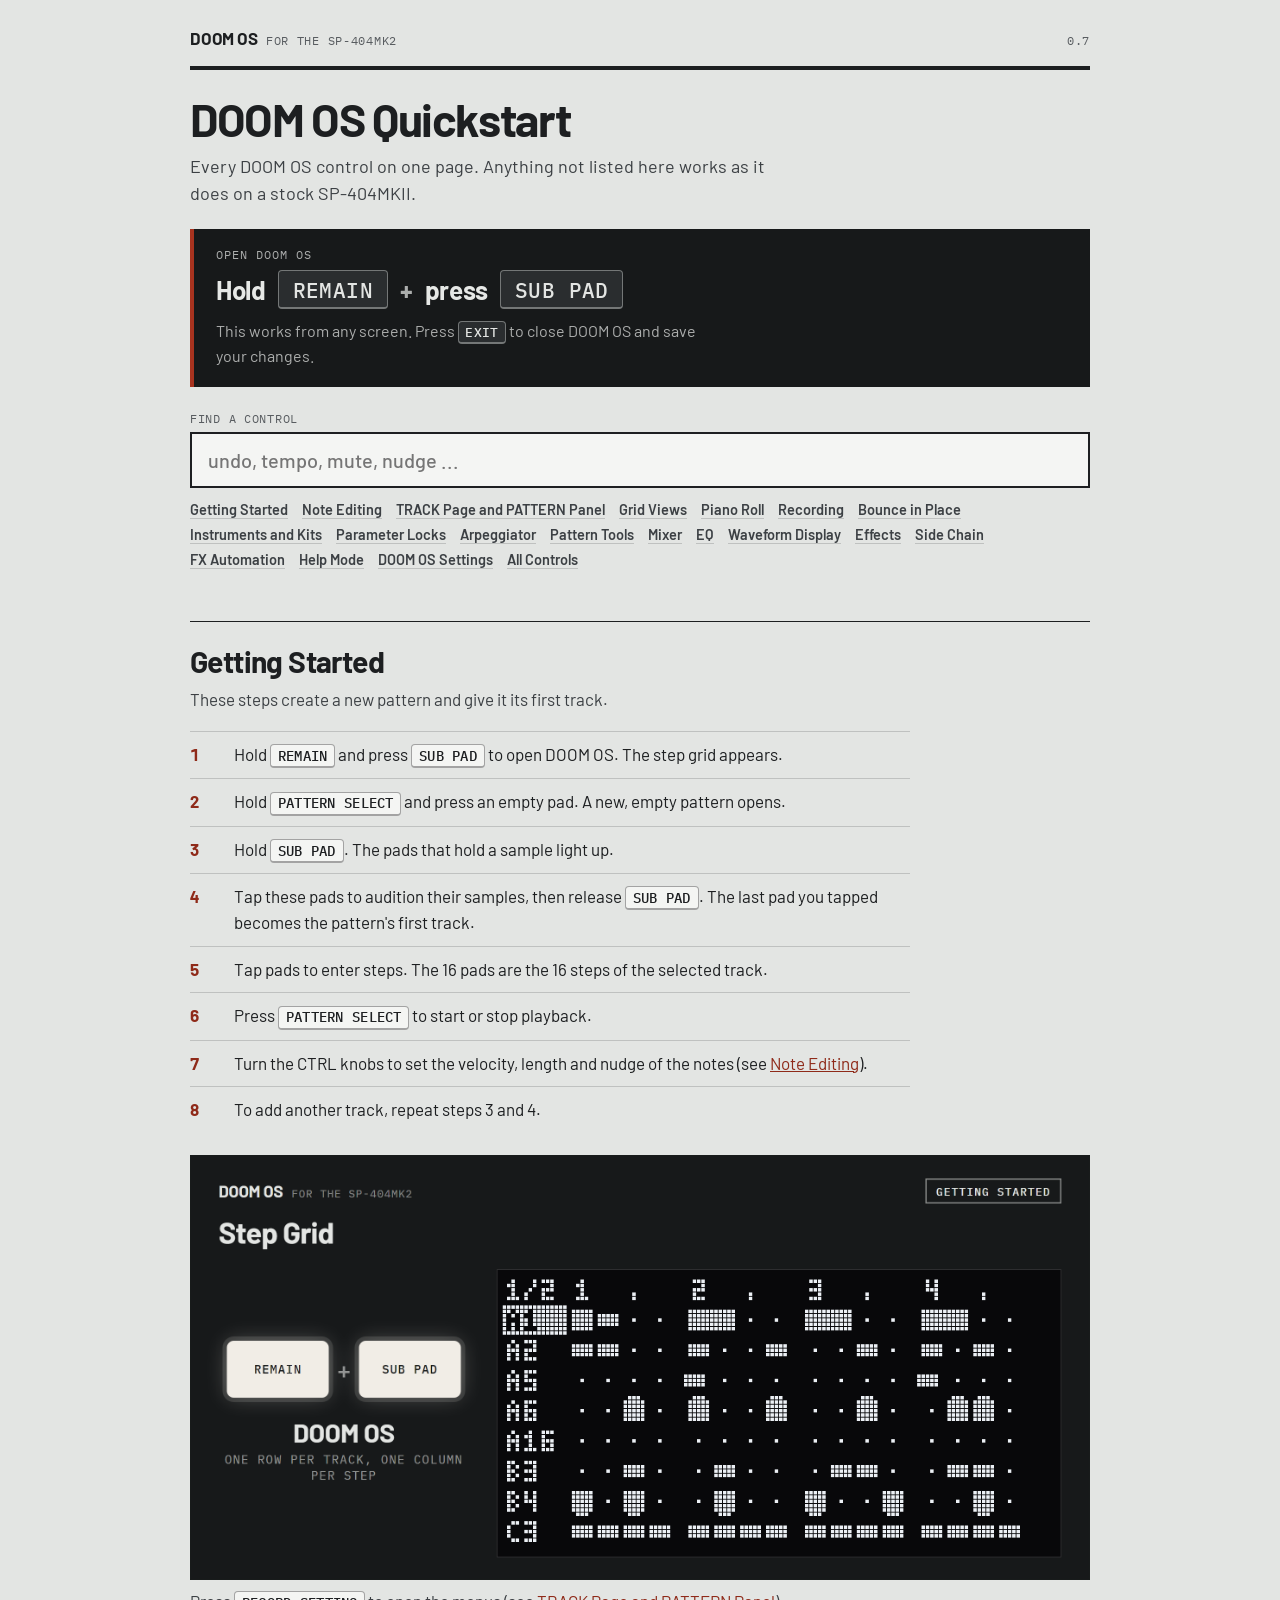
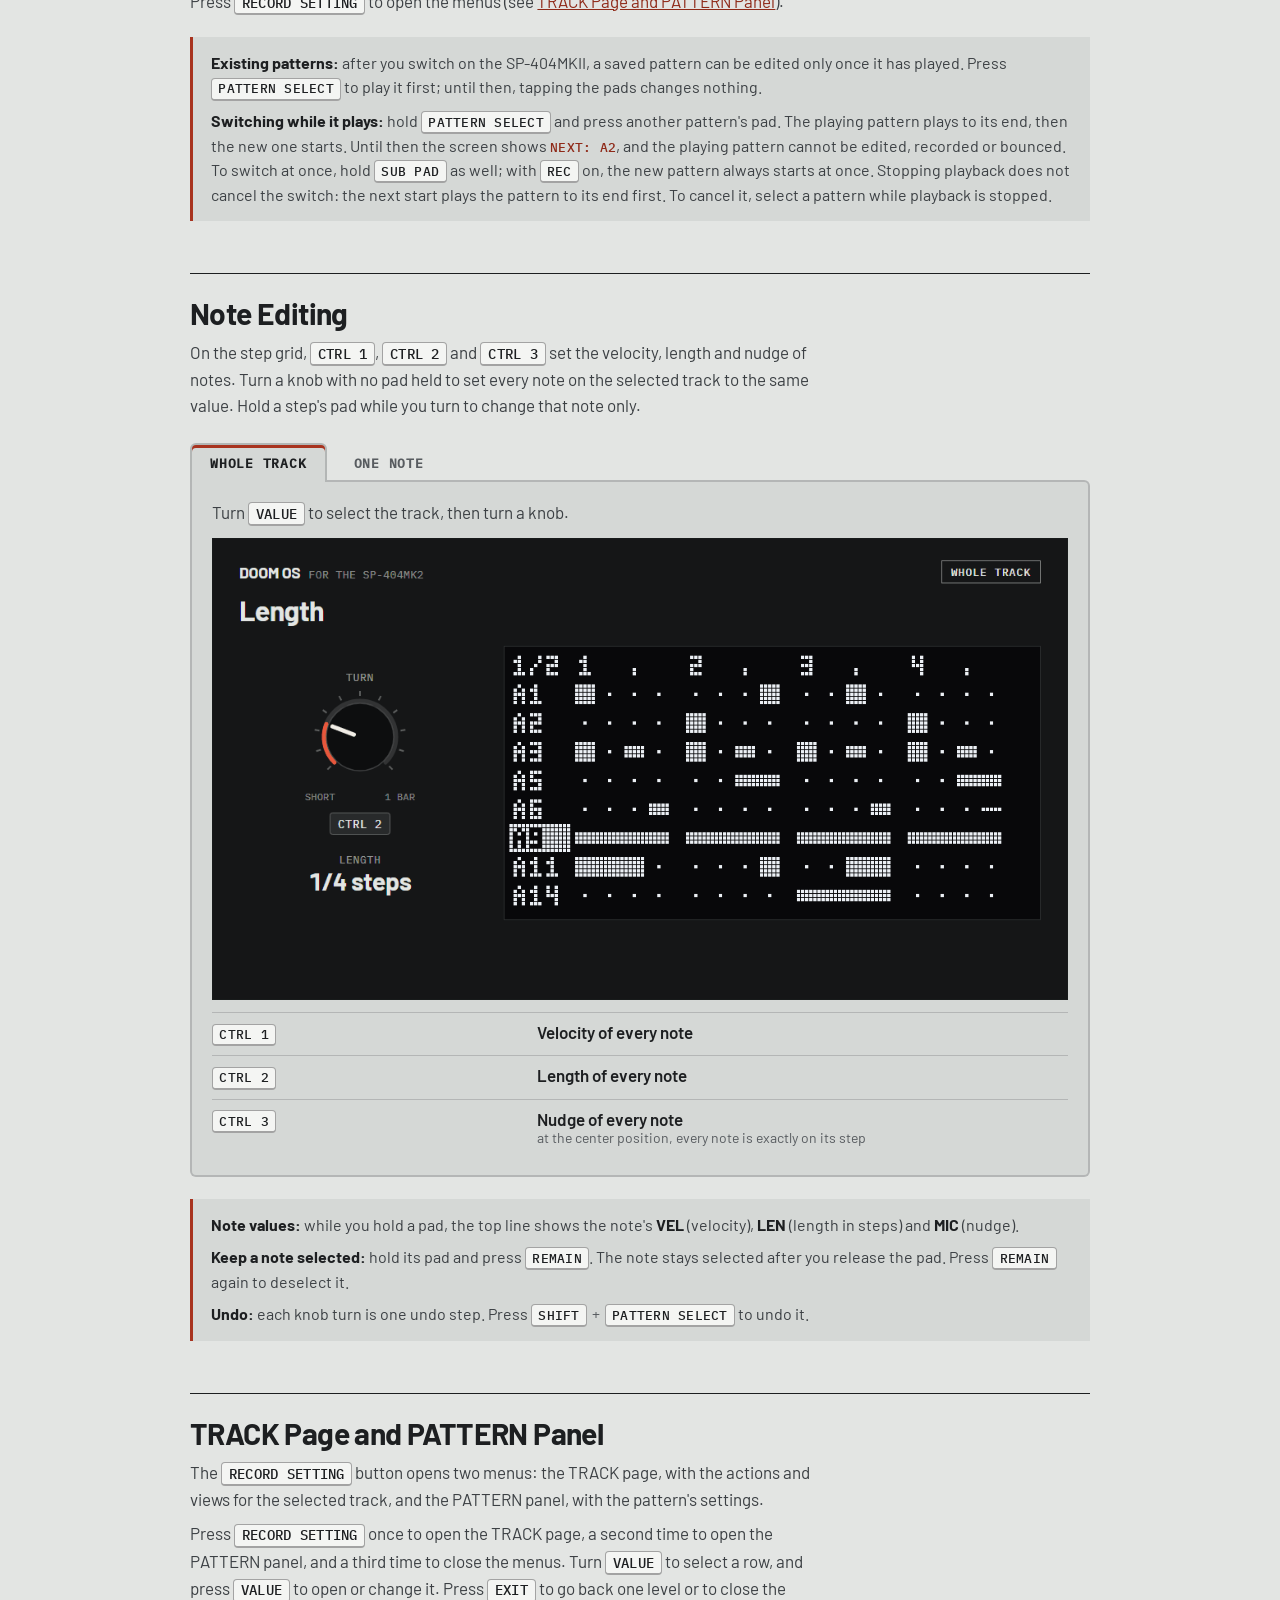
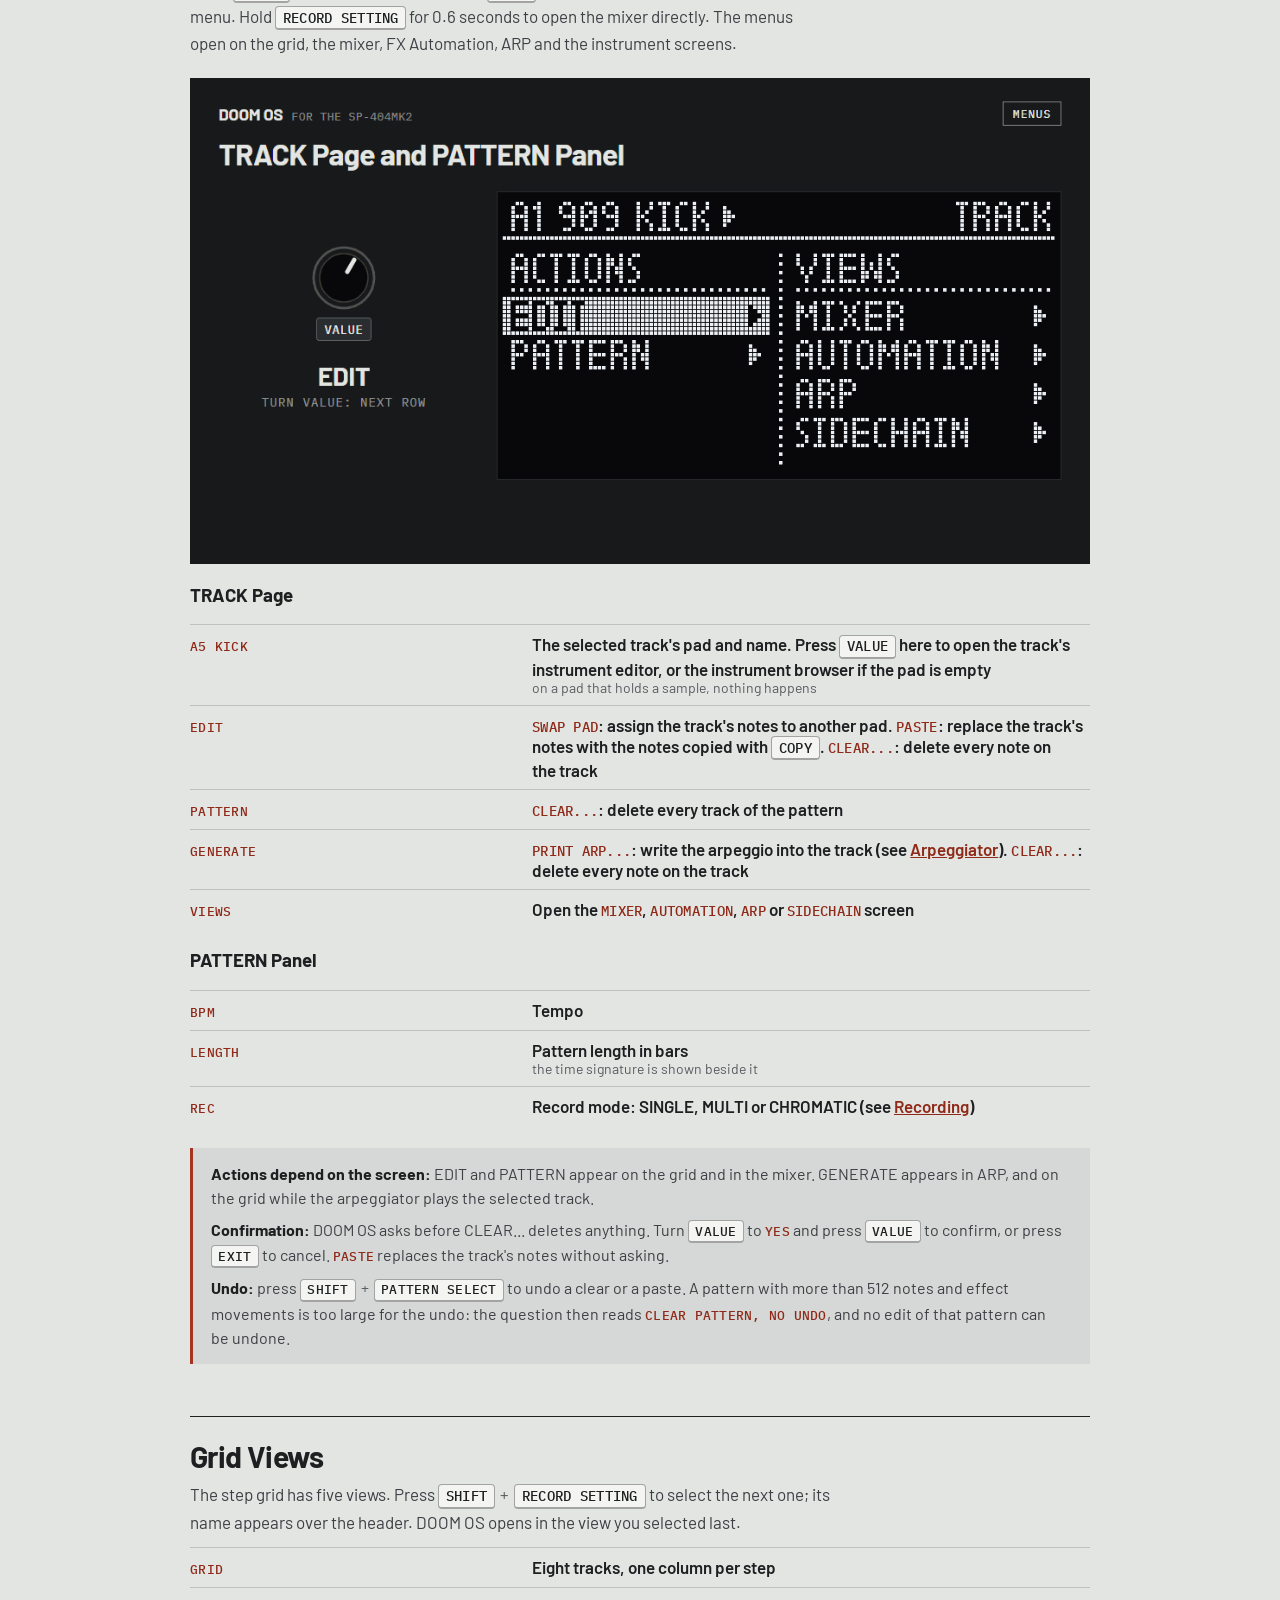
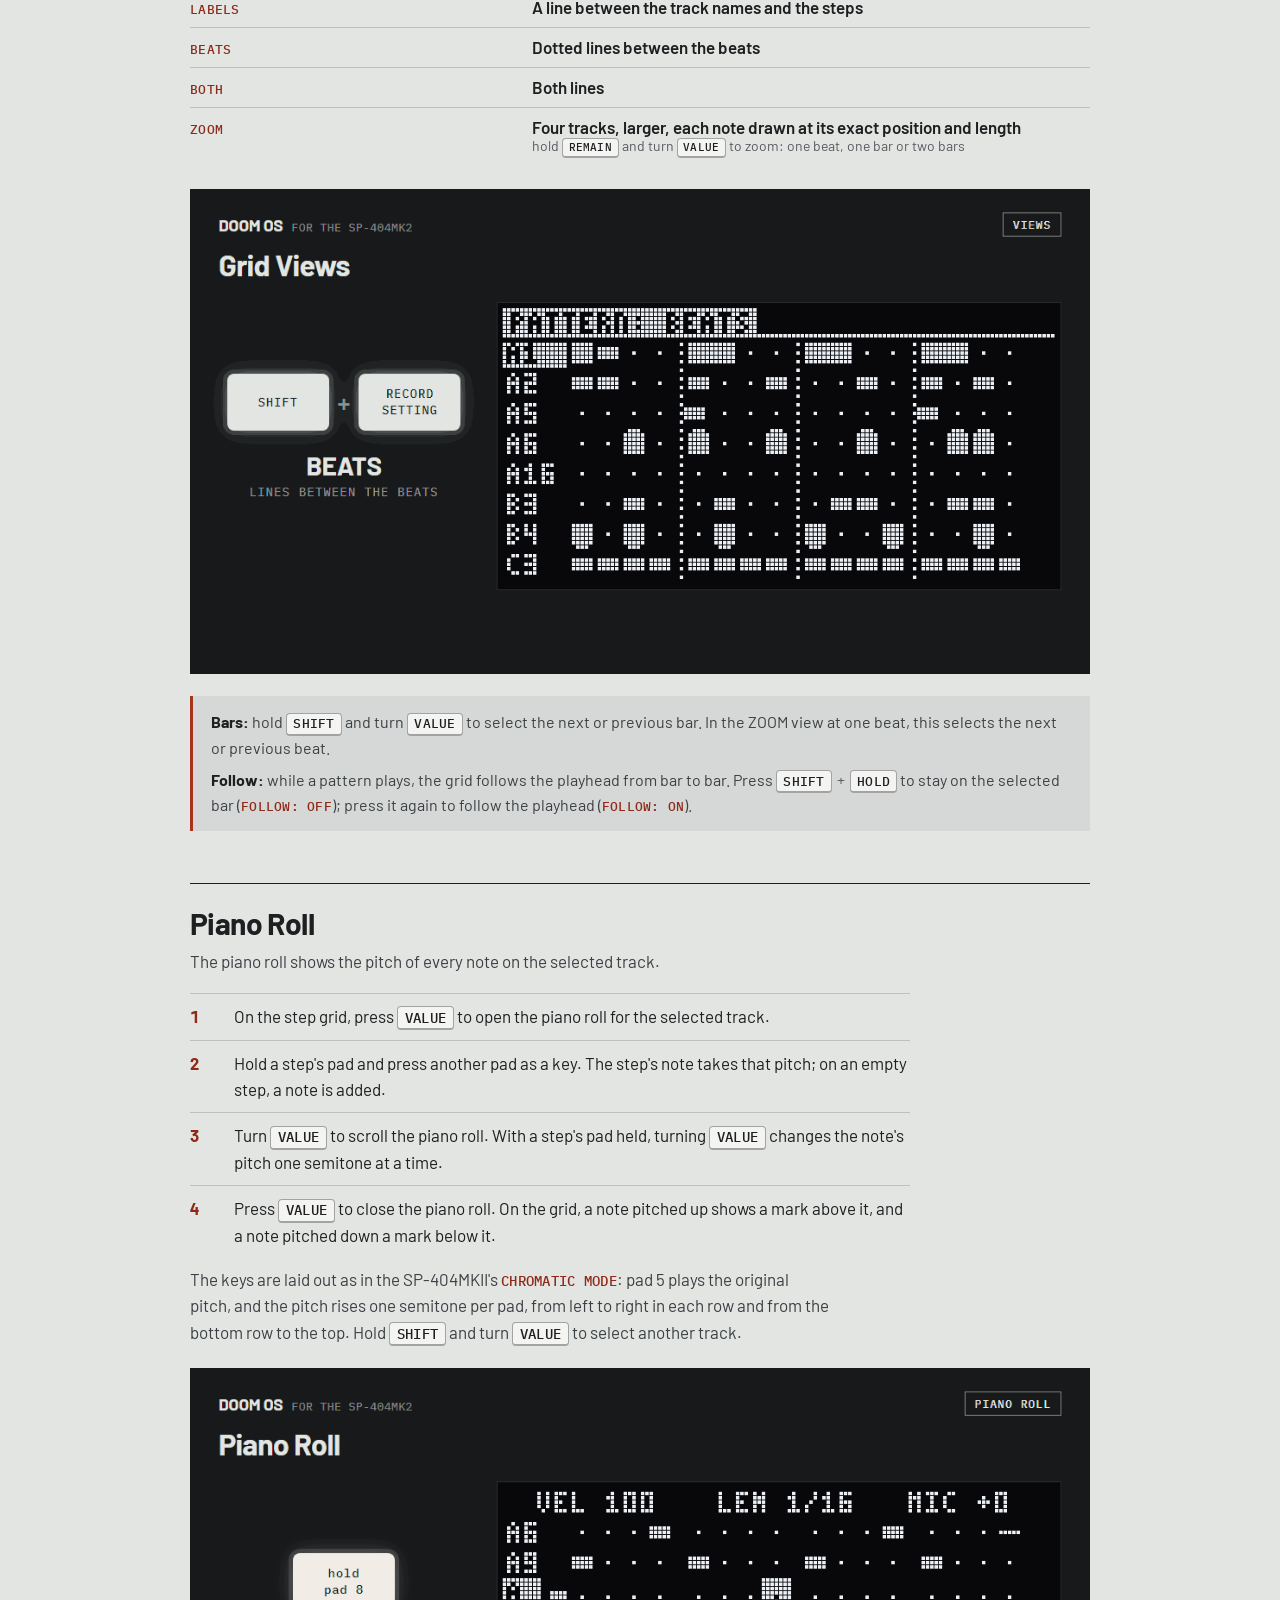
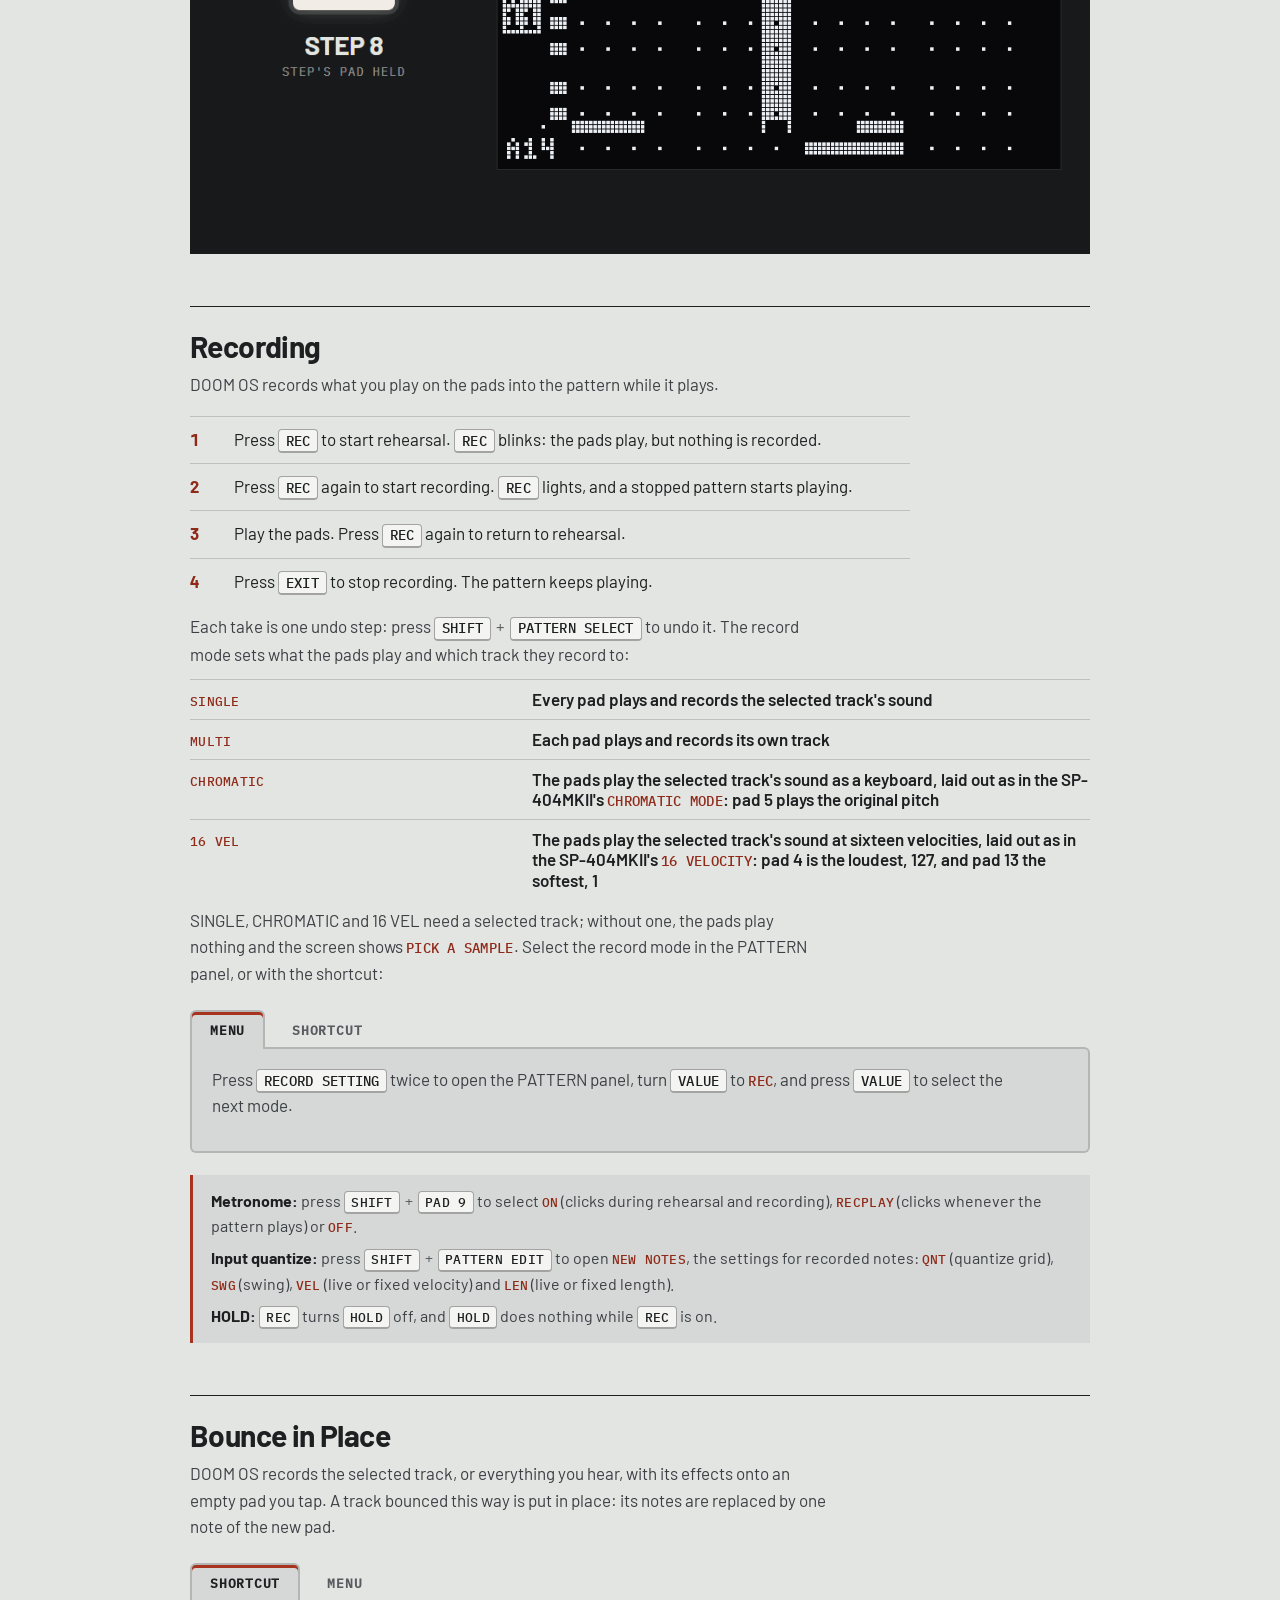
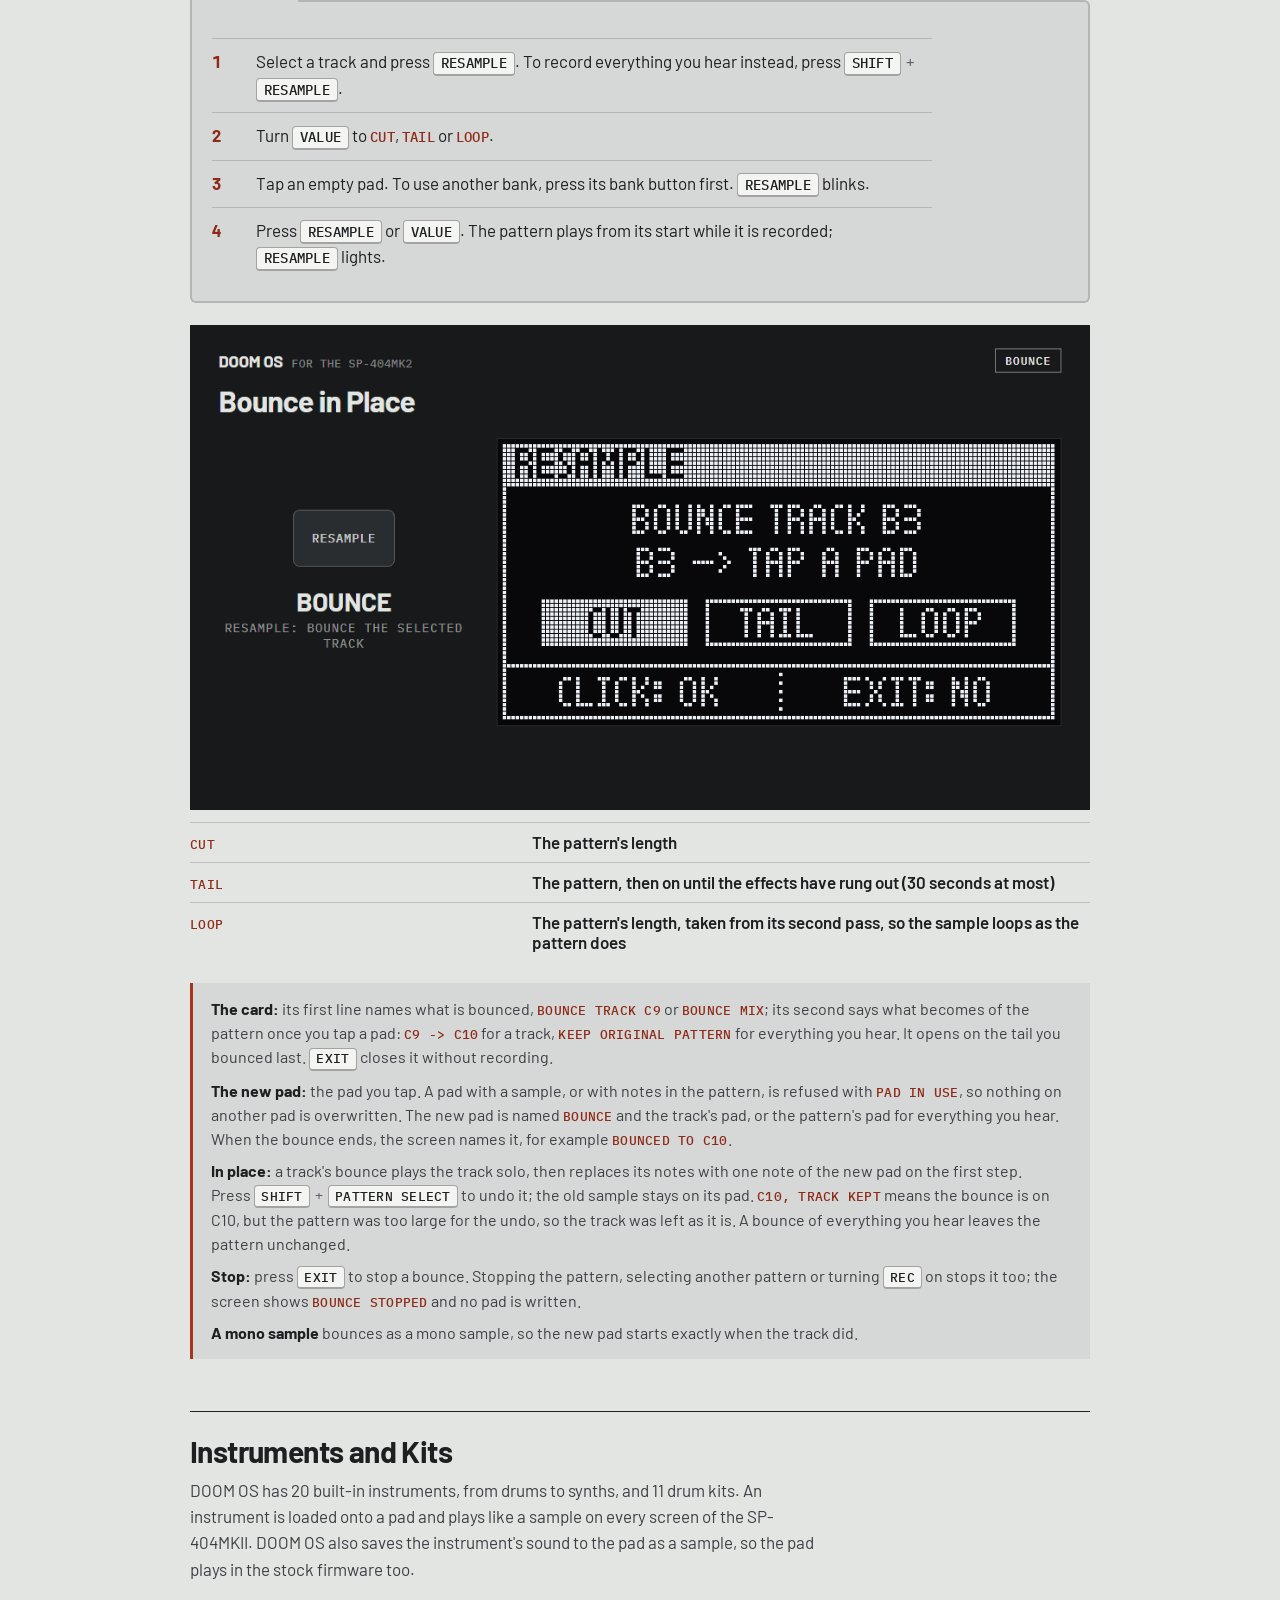
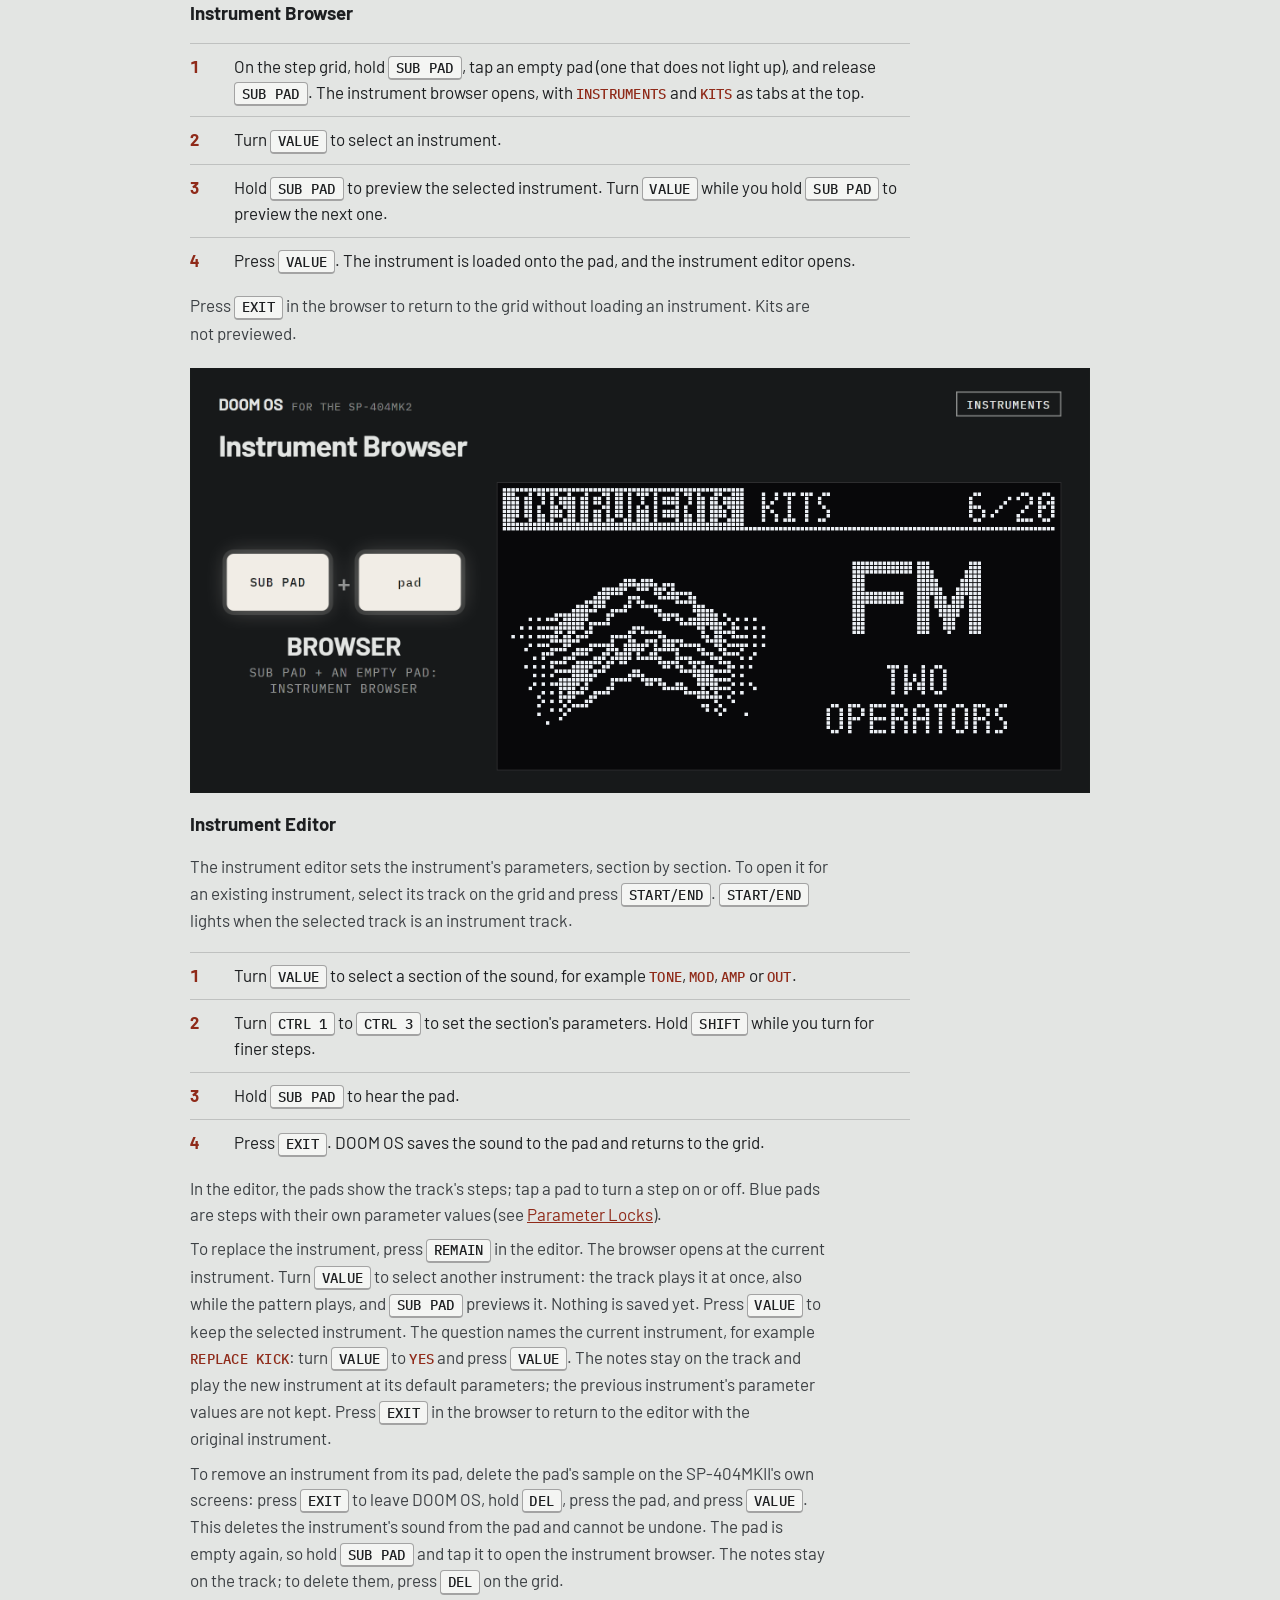
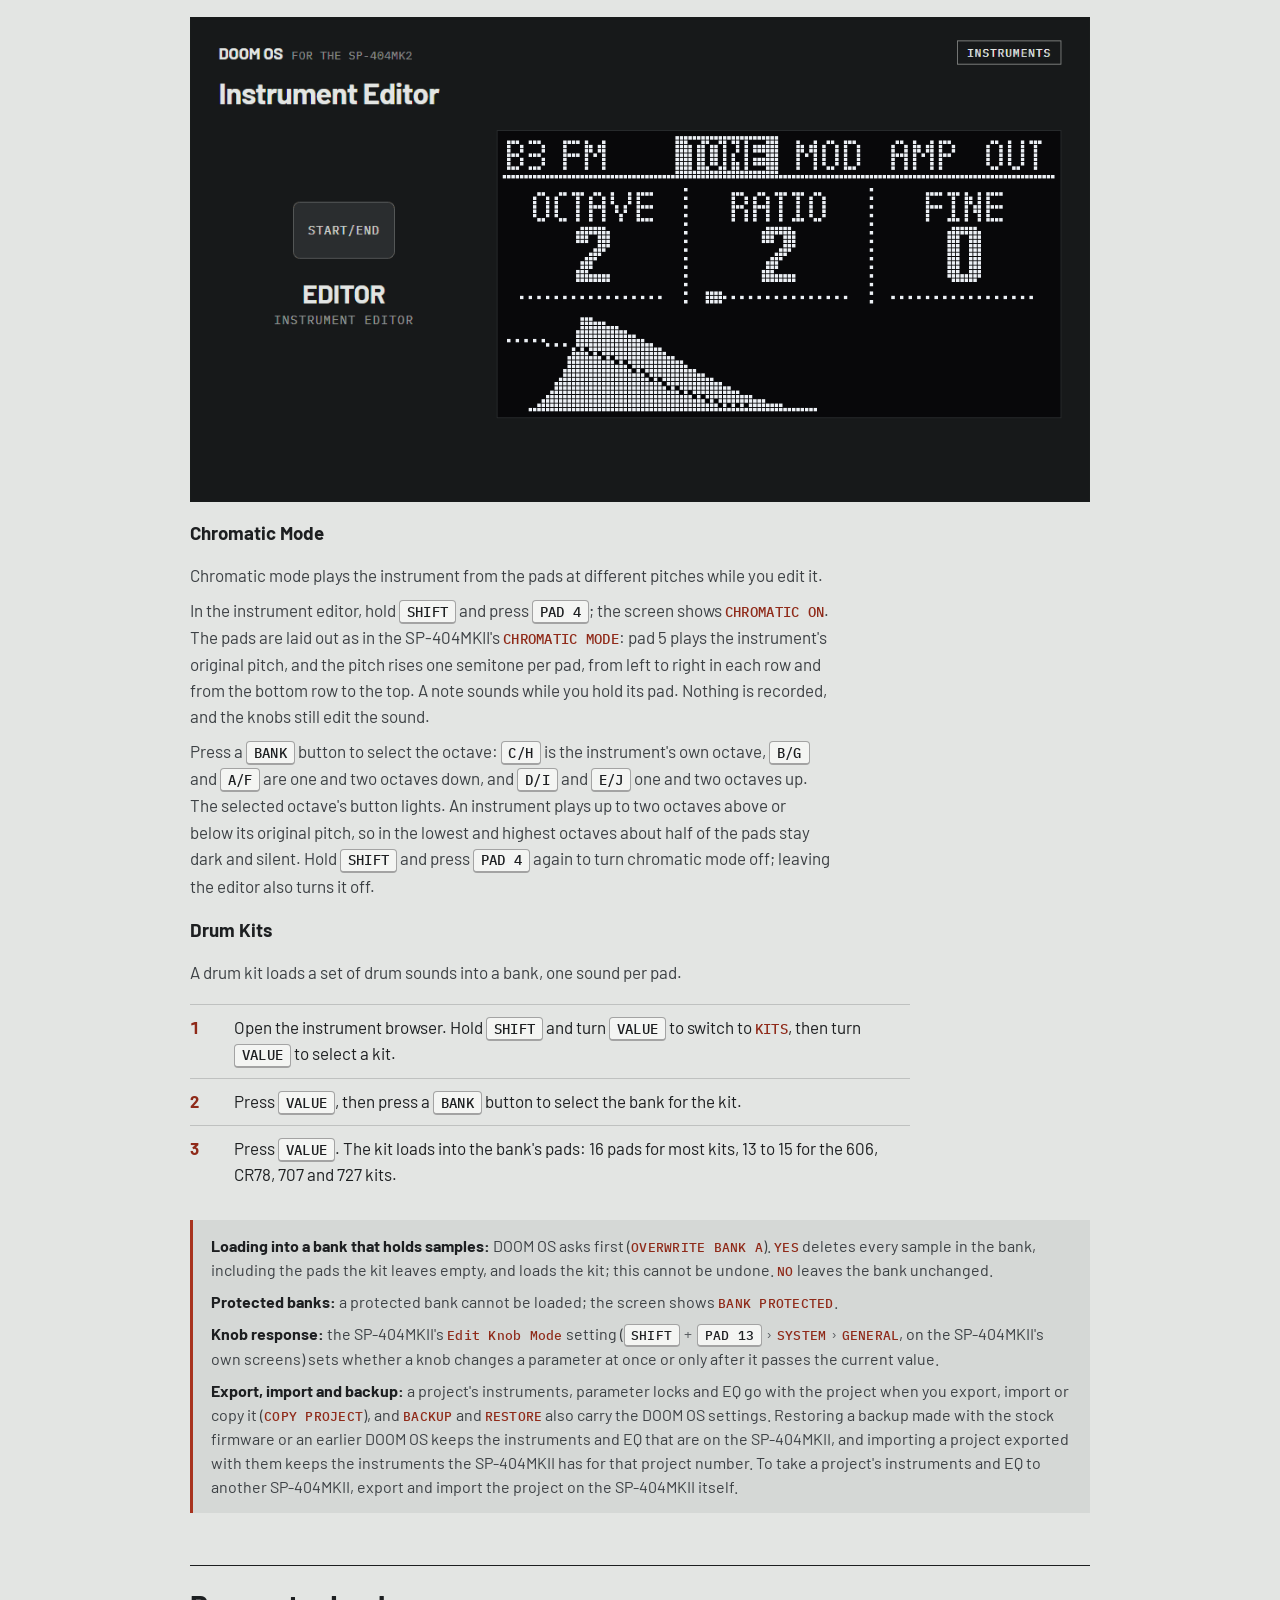
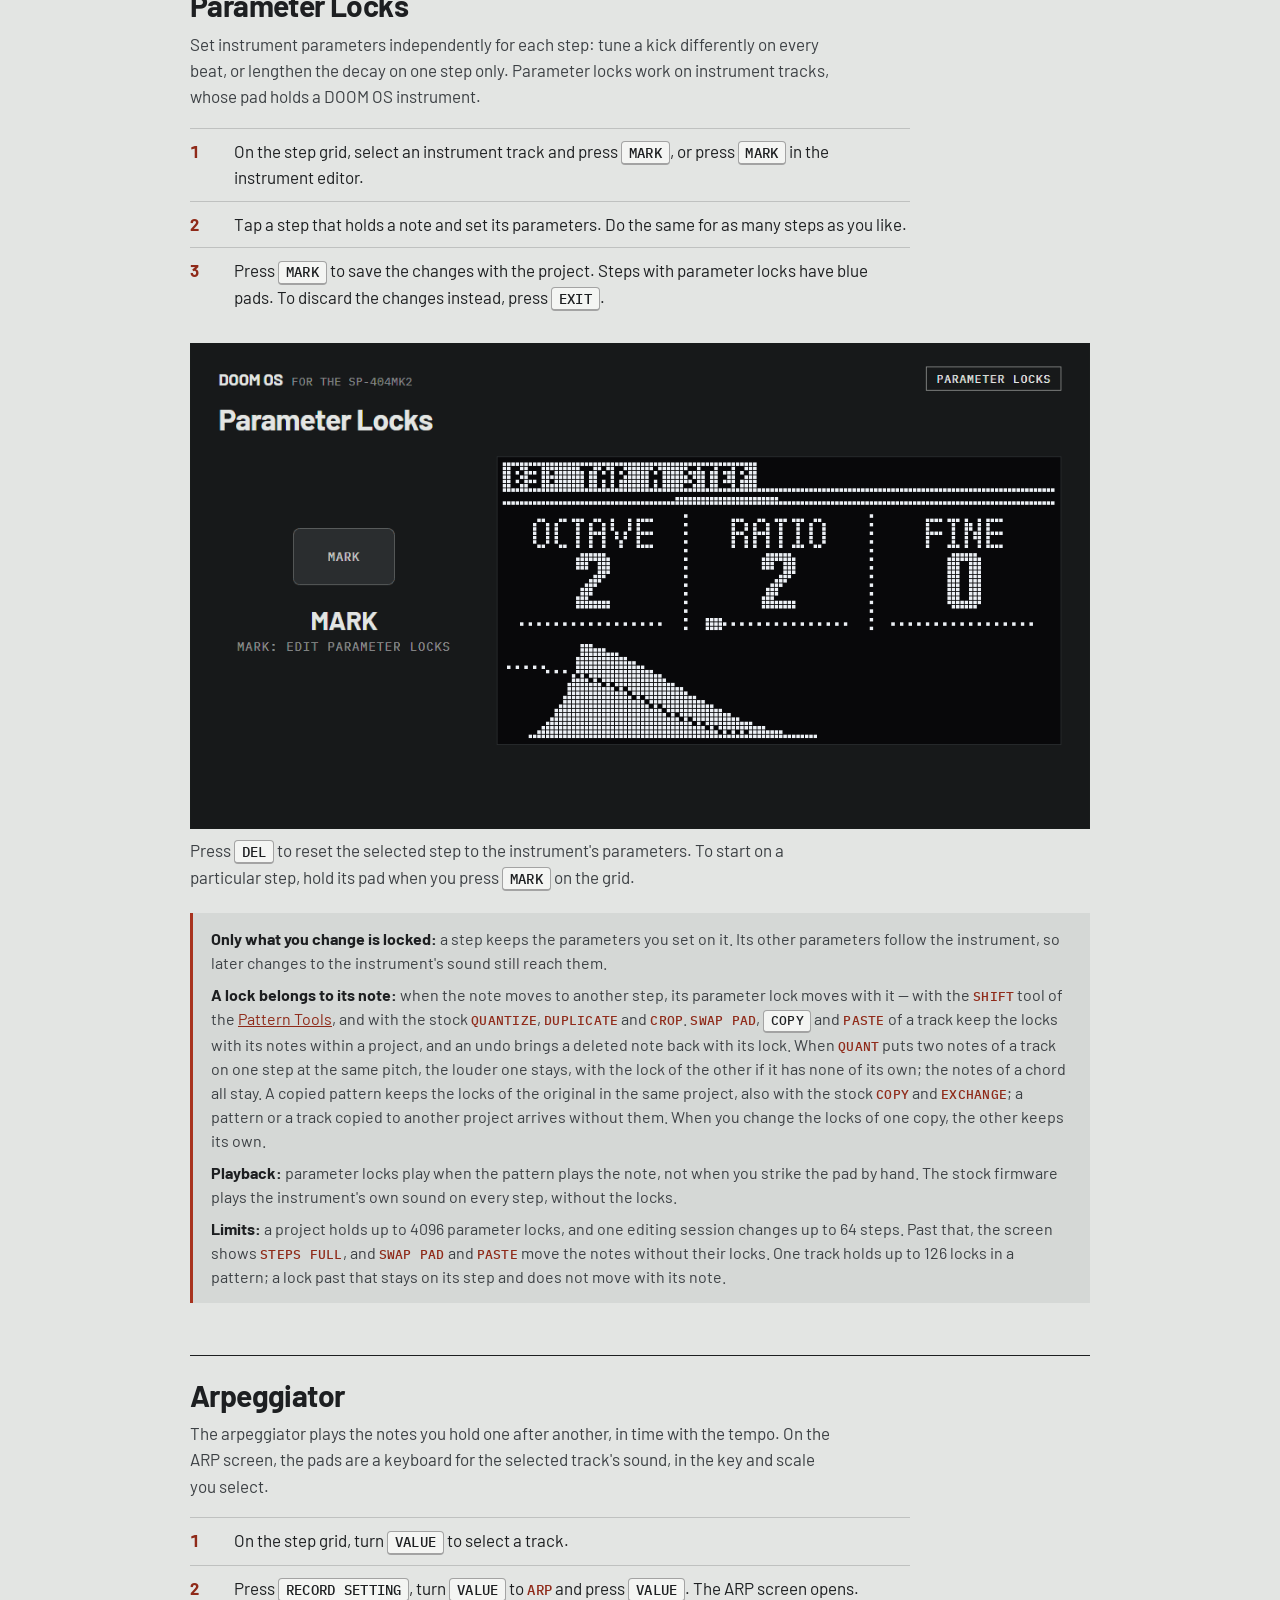
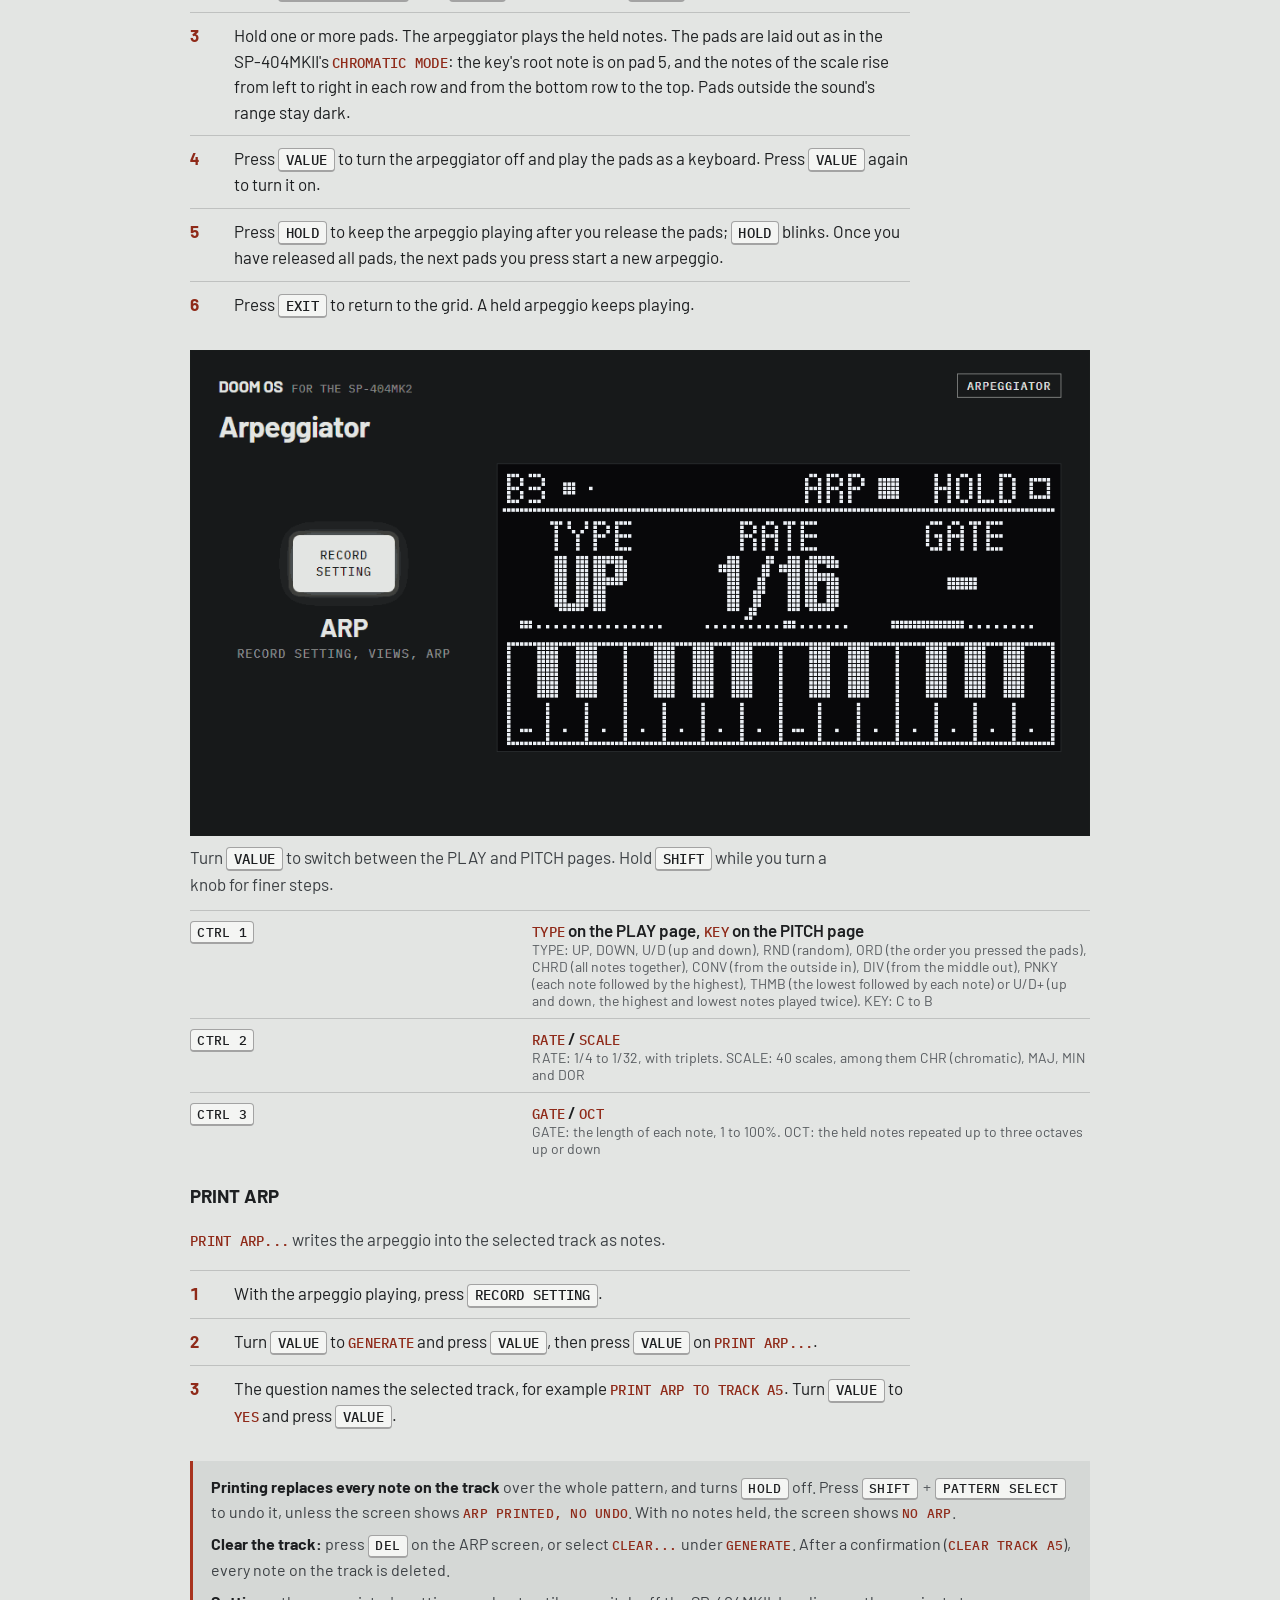
==== commit cca87595: "DOOM OS 0.7.3, build 733D" ====
--- a/manual/index.html
+++ b/manual/index.html
@@ -2,9 +2,9 @@
 <html lang="en">
 <head>
 <meta charset="utf-8">
-<title>DOOM OS Quickstart</title>
+<title>DOOM OS Manual for SP-404MK2 | Klangfeld Labs</title>
 <meta name="viewport" content="width=device-width, initial-scale=1, viewport-fit=cover">
-<meta name="description" content="Every control of DOOM OS for the SP-404MK2, and how the CTRL knobs edit a whole track or one note.">
+<meta name="description" content="Complete DOOM OS manual for the Roland SP-404MK2. Learn how to use the graphical step sequencer, mixer, instruments, arpeggiators, effects, shortcuts, and more.">
 <style>
 /* Barlow (c) 2017 The Barlow Project Authors, IBM Plex Mono (c) 2017 IBM Corp., SIL Open Font License 1.1 */
 @font-face { font-family: 'Barlow'; font-style: normal; font-weight: 400; font-display: swap; src: url([data-uri]) format('woff2'); }
@@ -442,6 +442,7 @@
       <p><b>Loading into a bank that holds samples:</b> DOOM OS asks first (<span class="item">OVERWRITE BANK A</span>). <span class="item">YES</span> deletes every sample in the bank, including the pads the kit leaves empty, and loads the kit; this cannot be undone. <span class="item">NO</span> leaves the bank unchanged.</p>
       <p><b>Protected banks:</b> a protected bank cannot be loaded; the screen shows <span class="item">BANK PROTECTED</span>.</p>
       <p><b>Knob response:</b> the SP-404MKII's <span class="item">Edit Knob Mode</span> setting (<kbd>SHIFT</kbd><span class="plus">+</span><kbd>pad 13</kbd> <span class="then" aria-label="then">&rsaquo;</span> <span class="item">SYSTEM</span> <span class="then" aria-label="then">&rsaquo;</span> <span class="item">GENERAL</span>, on the SP-404MKII's own screens) sets whether a knob changes a parameter at once or only after it passes the current value.</p>
+      <p><b>Export, import and backup:</b> a project's instruments, parameter locks and EQ go with the project when you export, import or copy it (<span class="item">COPY PROJECT</span>), and <span class="item">BACKUP</span> and <span class="item">RESTORE</span> also carry the DOOM OS settings. Restoring a backup made with the stock firmware or an earlier DOOM OS keeps the instruments and EQ that are on the SP-404MKII, and importing a project exported with them keeps the instruments the SP-404MKII has for that project number. To take a project's instruments and EQ to another SP-404MKII, export and import the project on the SP-404MKII itself.</p>
     </div>
   </section>
 
@@ -459,7 +460,7 @@
     <p class="sub">Press <kbd>DEL</kbd> to reset the selected step to the instrument's parameters. To start on a particular step, hold its pad when you press <kbd>MARK</kbd> on the grid.</p>
     <div class="facts">
       <p><b>Only what you change is locked:</b> a step keeps the parameters you set on it. Its other parameters follow the instrument, so later changes to the instrument's sound still reach them.</p>
-      <p><b>A lock belongs to its note:</b> when the note moves to another step, its parameter lock moves with it -- with the <span class="item">SHIFT</span> tool of the <a href="#tools">Pattern Tools</a>, and with the stock <span class="item">QUANTIZE</span>, <span class="item">DUPLICATE</span> and <span class="item">CROP</span>. <span class="item">SWAP PAD</span>, <kbd>COPY</kbd> and <span class="item">PASTE</span> of a track keep the locks with its notes within a project, and an undo brings a deleted note back with its lock. When <span class="item">QUANT</span> puts two notes of a track on one step, the louder one stays, with the lock of the other if it has none of its own. A copied pattern keeps the locks of the original in the same project, also with the stock <span class="item">COPY</span> and <span class="item">EXCHANGE</span>; a pattern or a track copied to another project arrives without them. When you change the locks of one copy, the other keeps its own.</p>
+      <p><b>A lock belongs to its note:</b> when the note moves to another step, its parameter lock moves with it -- with the <span class="item">SHIFT</span> tool of the <a href="#tools">Pattern Tools</a>, and with the stock <span class="item">QUANTIZE</span>, <span class="item">DUPLICATE</span> and <span class="item">CROP</span>. <span class="item">SWAP PAD</span>, <kbd>COPY</kbd> and <span class="item">PASTE</span> of a track keep the locks with its notes within a project, and an undo brings a deleted note back with its lock. When <span class="item">QUANT</span> puts two notes of a track on one step at the same pitch, the louder one stays, with the lock of the other if it has none of its own; the notes of a chord all stay. A copied pattern keeps the locks of the original in the same project, also with the stock <span class="item">COPY</span> and <span class="item">EXCHANGE</span>; a pattern or a track copied to another project arrives without them. When you change the locks of one copy, the other keeps its own.</p>
       <p><b>Playback:</b> parameter locks play when the pattern plays the note, not when you strike the pad by hand. The stock firmware plays the instrument's own sound on every step, without the locks.</p>
       <p><b>Limits:</b> a project holds up to 4096 parameter locks, and one editing session changes up to 64 steps. Past that, the screen shows <span class="item">STEPS FULL</span>, and <span class="item">SWAP PAD</span> and <span class="item">PASTE</span> move the notes without their locks. One track holds up to 126 locks in a pattern; a lock past that stays on its step and does not move with its note.</p>
     </div>
@@ -577,7 +578,7 @@
       <p><b>Fine steps:</b> hold <kbd>SHIFT</kbd> while you turn a CTRL knob.</p>
       <p><b>Sixteen pads:</b> up to sixteen pads can have an EQ at a time. A pad with all three gains at 0 dB has none. When sixteen pads have one, the gain of a seventeenth pad stays at 0 and the screen shows <span class="item">EQ: 16 PADS</span>.</p>
       <p><b>The pad's EQ:</b> the EQ belongs to the pad, so you hear it in every pattern and on every screen that plays the pad, the SP-404MKII's own screens included. It works on samples and instruments. The mixer's meters and the waveform display show the sound before the EQ.</p>
-      <p><b>Saving:</b> each project keeps its own EQ. It is saved when you hide the EQ display or leave the mixer. A project's EXPORT and BACKUP do not include the EQ yet: after IMPORT or RESTORE, the project's EQ is flat.</p>
+      <p><b>Saving:</b> each project keeps its own EQ. It is saved when you hide the EQ display or leave the mixer, and it goes with the project when you export, import, copy or back up the project (see <a href="#instruments">Instruments and Kits</a>).</p>
     </div>
   </section>
 
@@ -740,7 +741,7 @@
         <tr data-k="synth drum engine sound instrument empty"><th scope="row">Add an instrument track</th><td>hold <kbd>SUB PAD</kbd><span class="plus">+</span>tap an empty <kbd>pad</kbd></td></tr>
         <tr data-k="sample empty lit light pads"><th scope="row">Show the pads that hold a sample</th><td>hold <kbd>SUB PAD</kbd></td></tr>
         <tr data-k="hear listen audition play track sound preview"><th scope="row">Hear the selected track</th><td>hold <kbd>SUB PAD</kbd>, in the mixer and wherever <kbd>SUB PAD</kbd> has no other use -- not on the grid, where it adds a track</td></tr>
-        <tr data-k="gate loop reverse sync bpm one shot ping pong sample setting"><th scope="row">The selected track's GATE, LOOP, REVERSE or BPM SYNC</th><td><kbd>GATE</kbd> <kbd>LOOP</kbd> <kbd>REVERSE</kbd> <kbd>BPM SYNC</kbd>, on a sample track; lit when on, LOOP blinking for a ping-pong loop</td></tr>
+        <tr data-k="gate loop reverse sync bpm one shot ping pong sample setting"><th scope="row">The selected track's GATE, LOOP, REVERSE or BPM SYNC</th><td><kbd>GATE</kbd> on any track; <kbd>LOOP</kbd> <kbd>REVERSE</kbd> <kbd>BPM SYNC</kbd> on a sample track; lit when on, LOOP blinking for a ping-pong loop</td></tr>
         <tr data-k="bank sample sound"><th scope="row">Samples from another bank</th><td><kbd>BANK</kbd>, then hold <kbd>SUB PAD</kbd></td></tr>
         <tr data-k="velocity volume loud soft accent all track even flatten"><th scope="row">Same velocity for every note</th><td><kbd>CTRL 1</kbd></td></tr>
         <tr data-k="length gate duration long short all track"><th scope="row">Same length for every note</th><td><kbd>CTRL 2</kbd></td></tr>
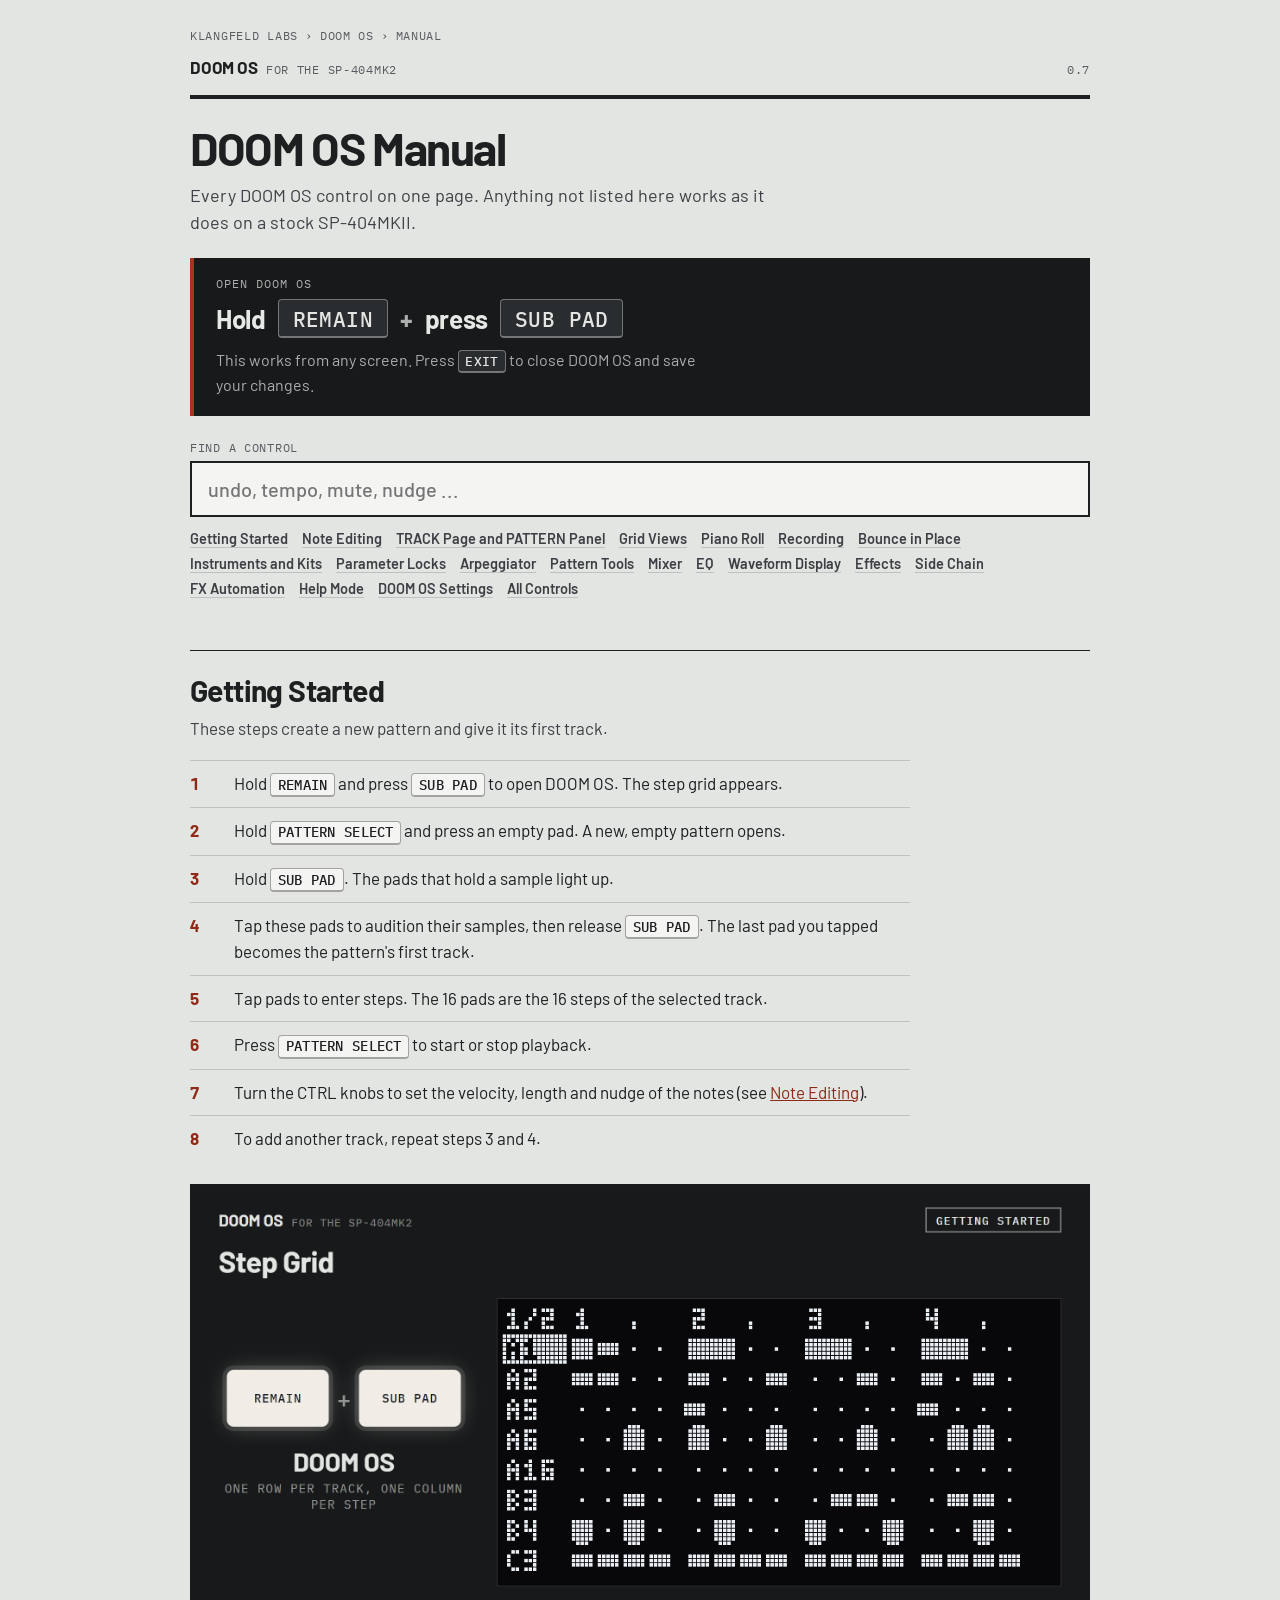
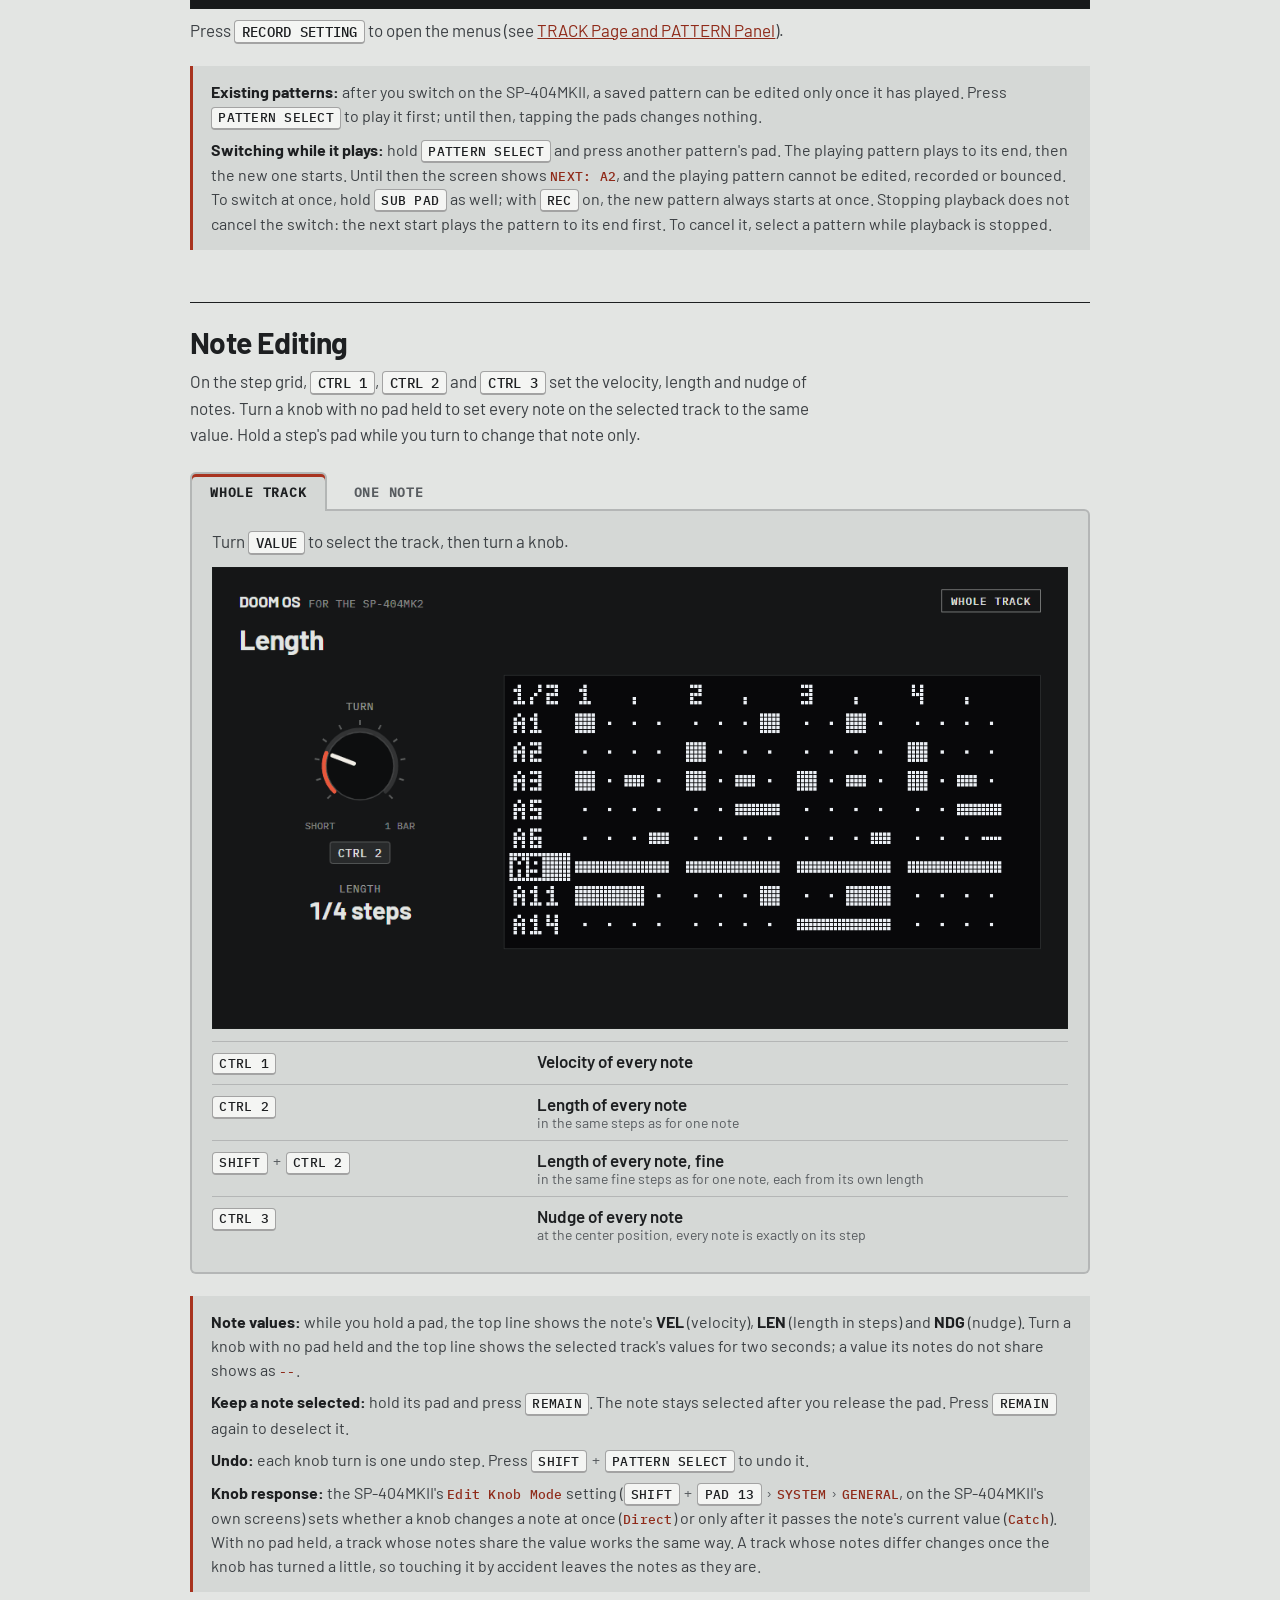
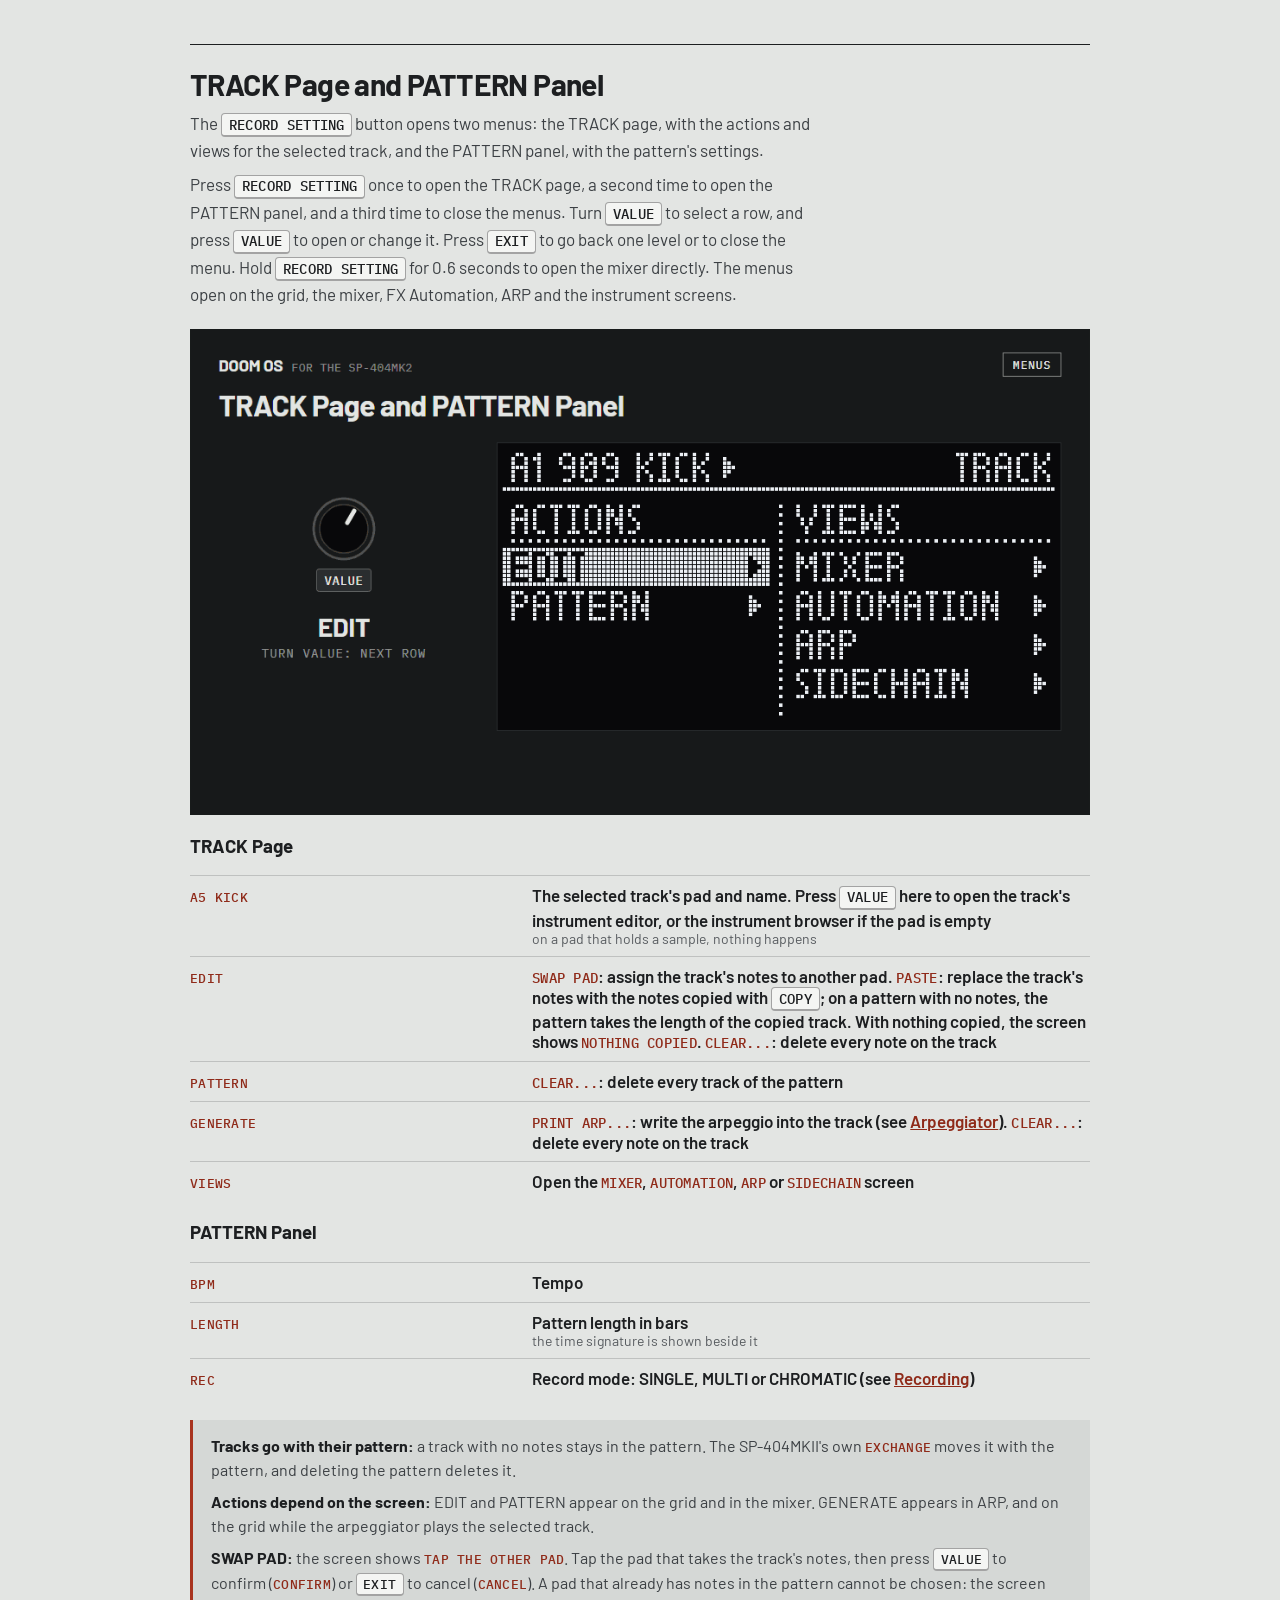
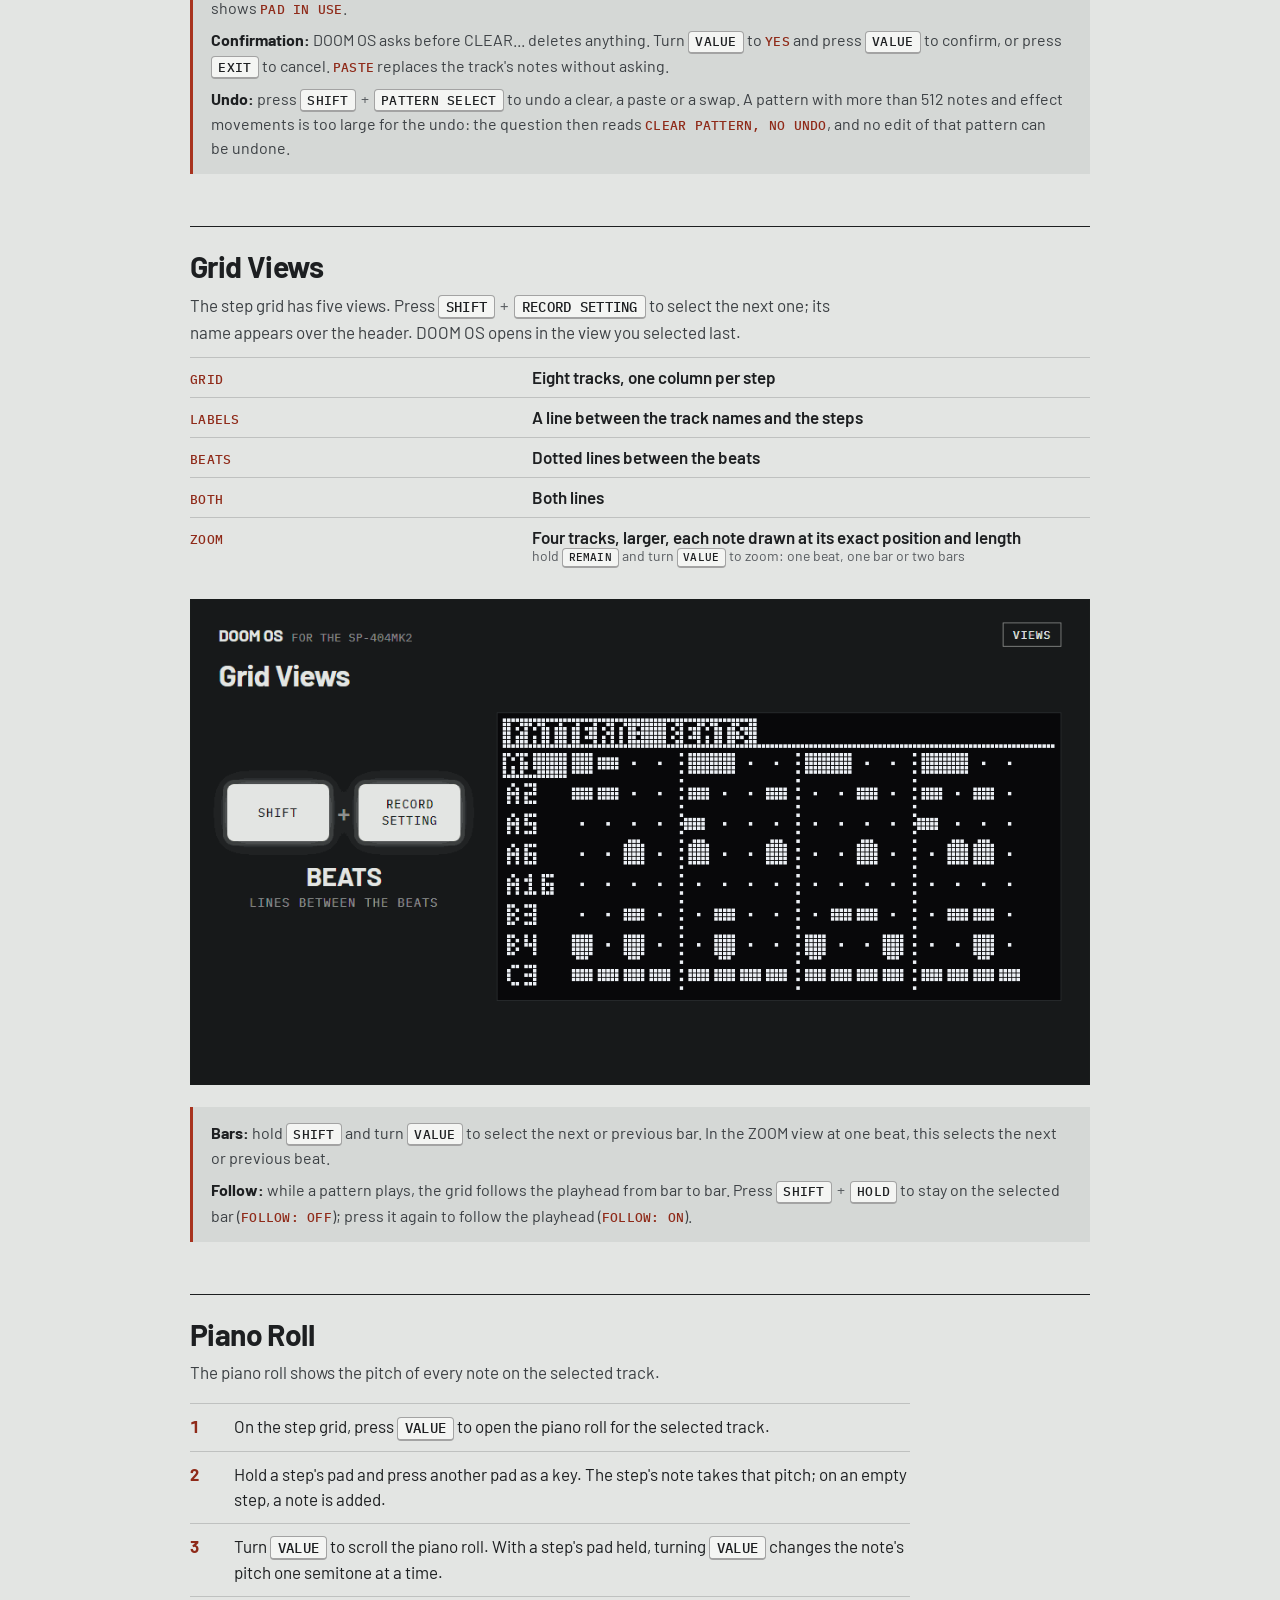
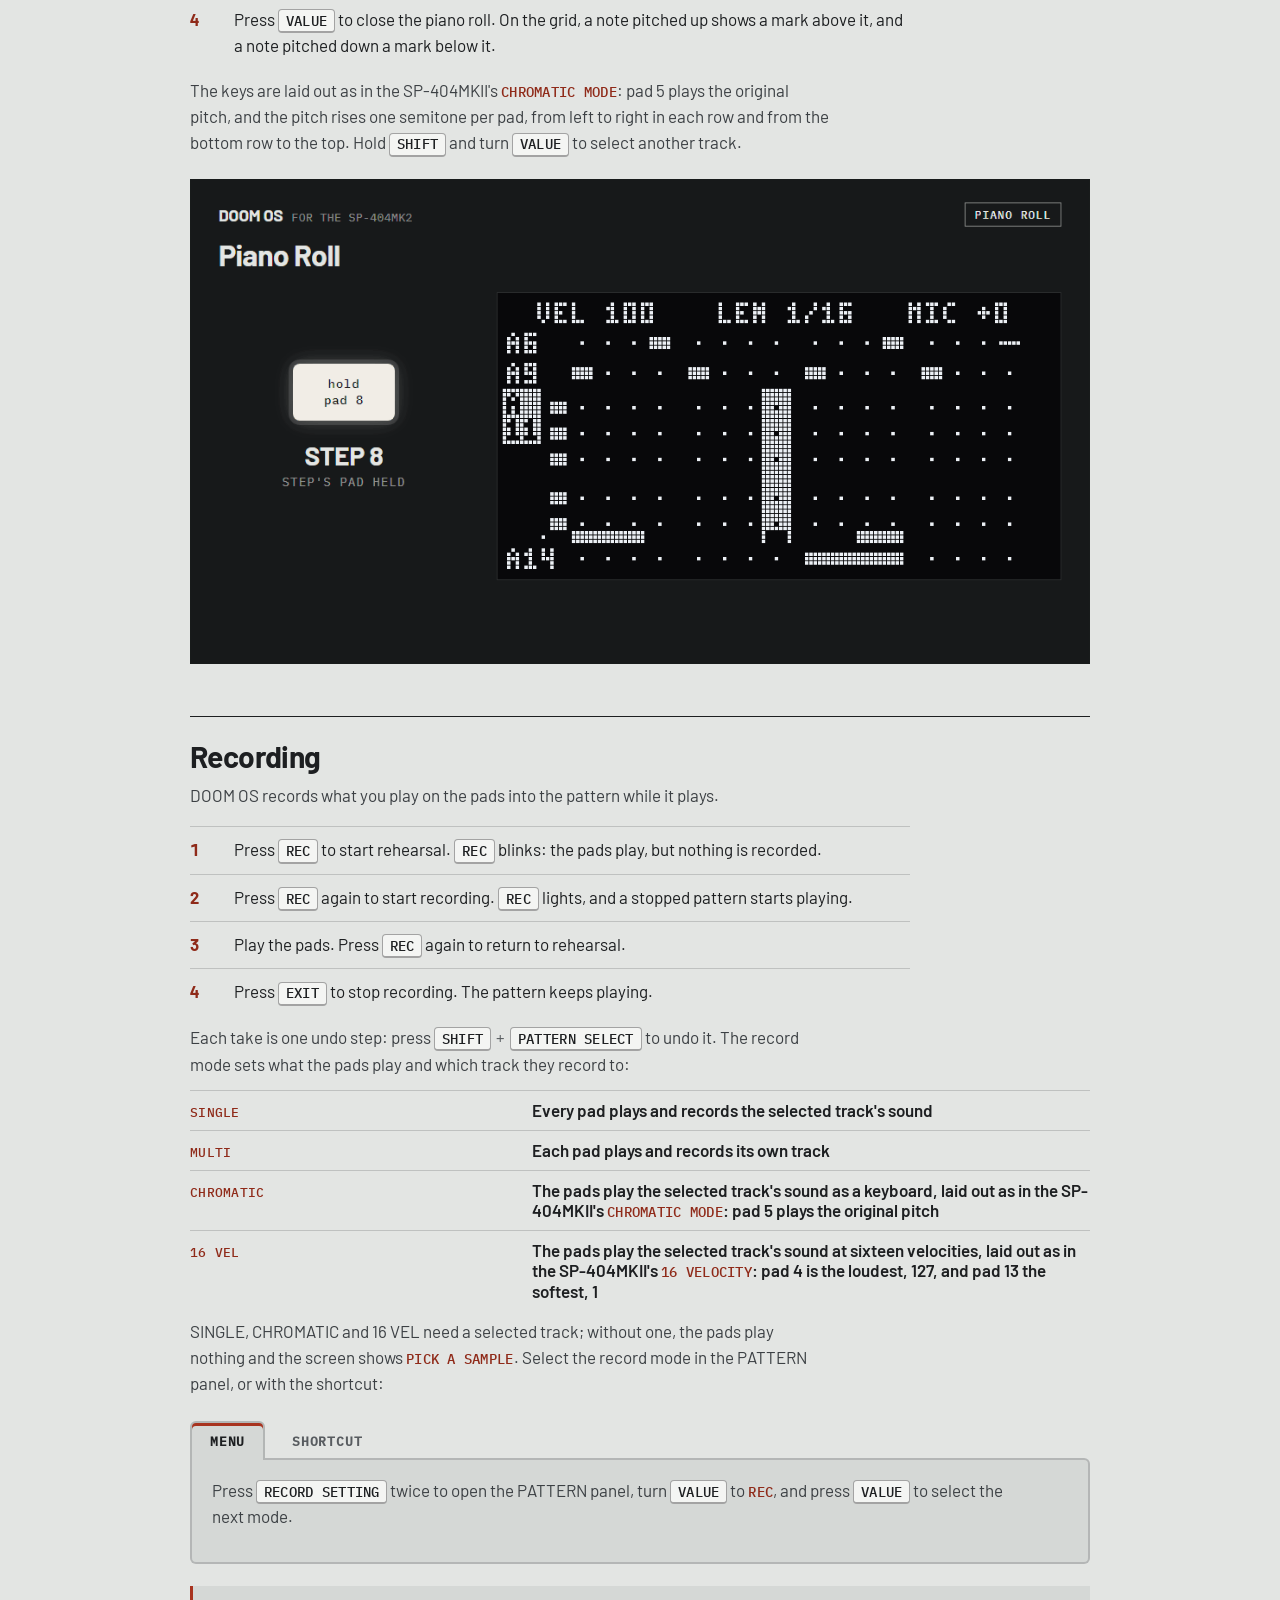
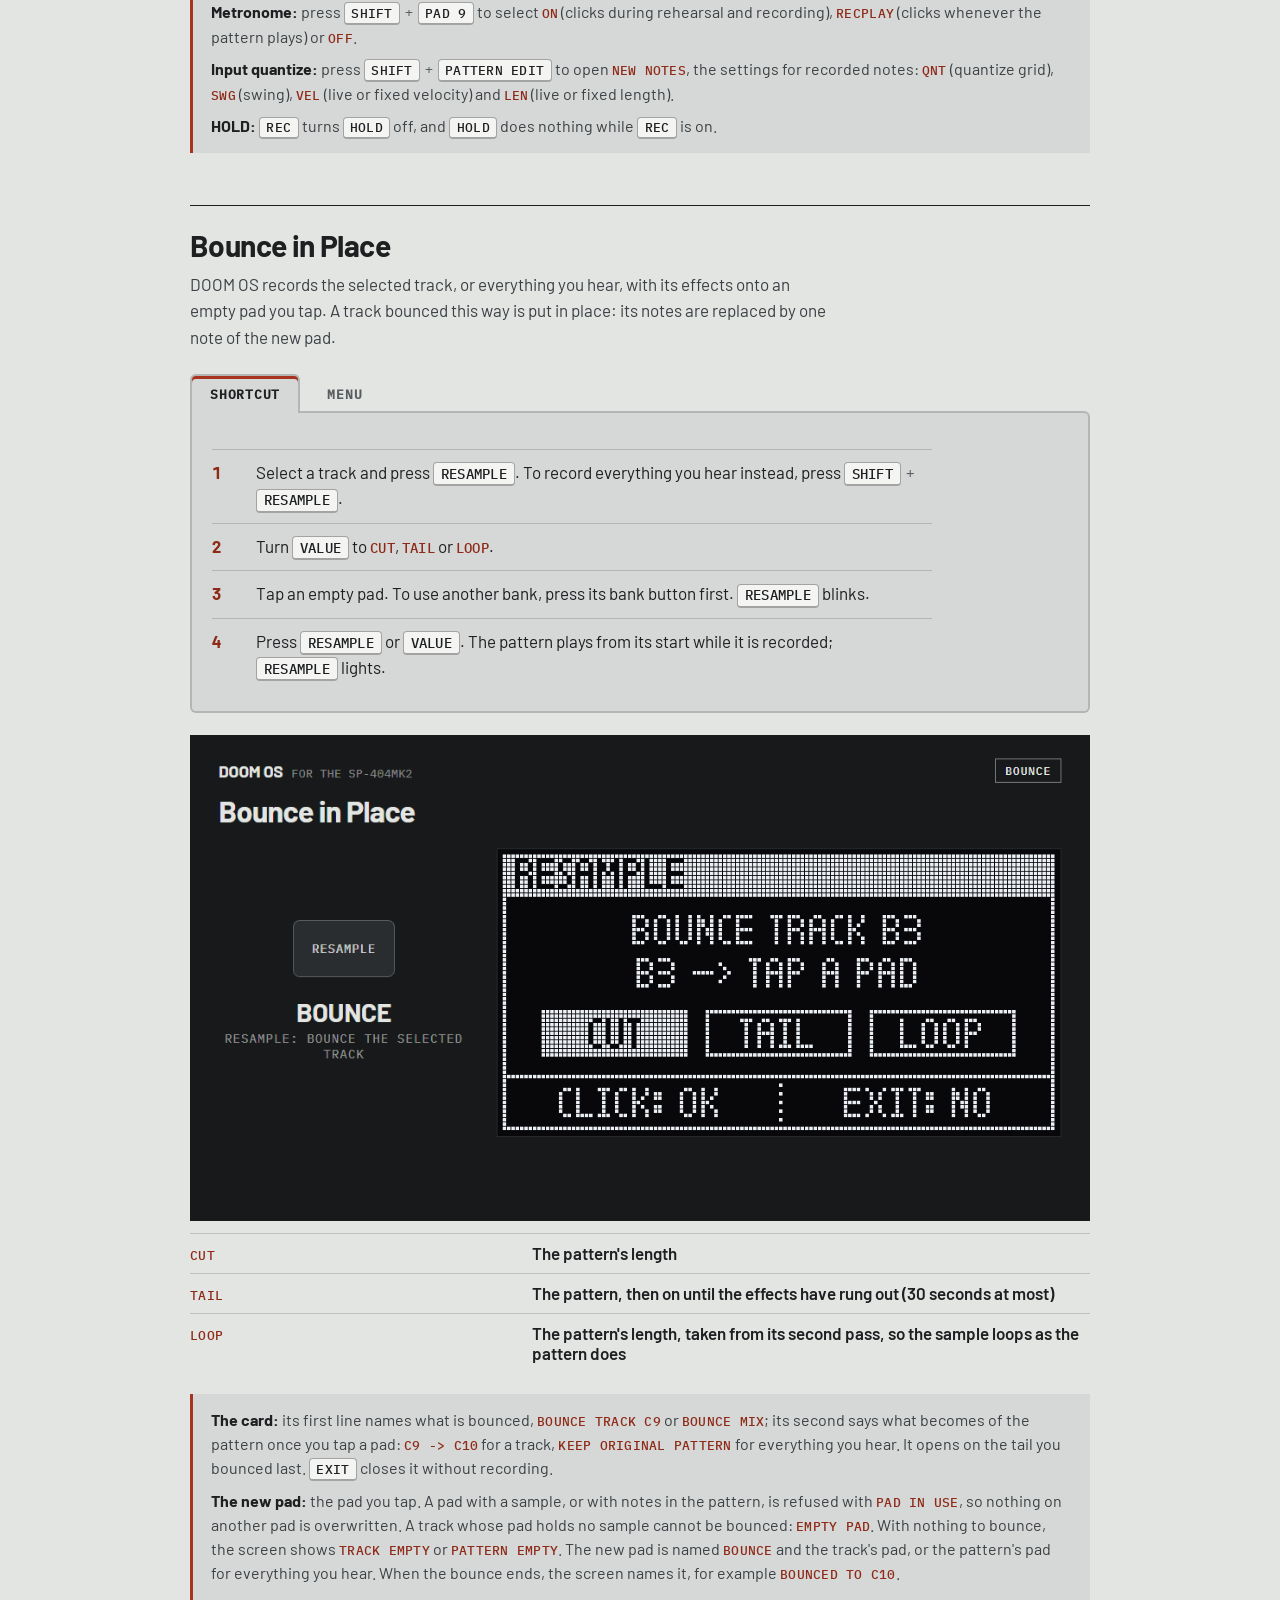
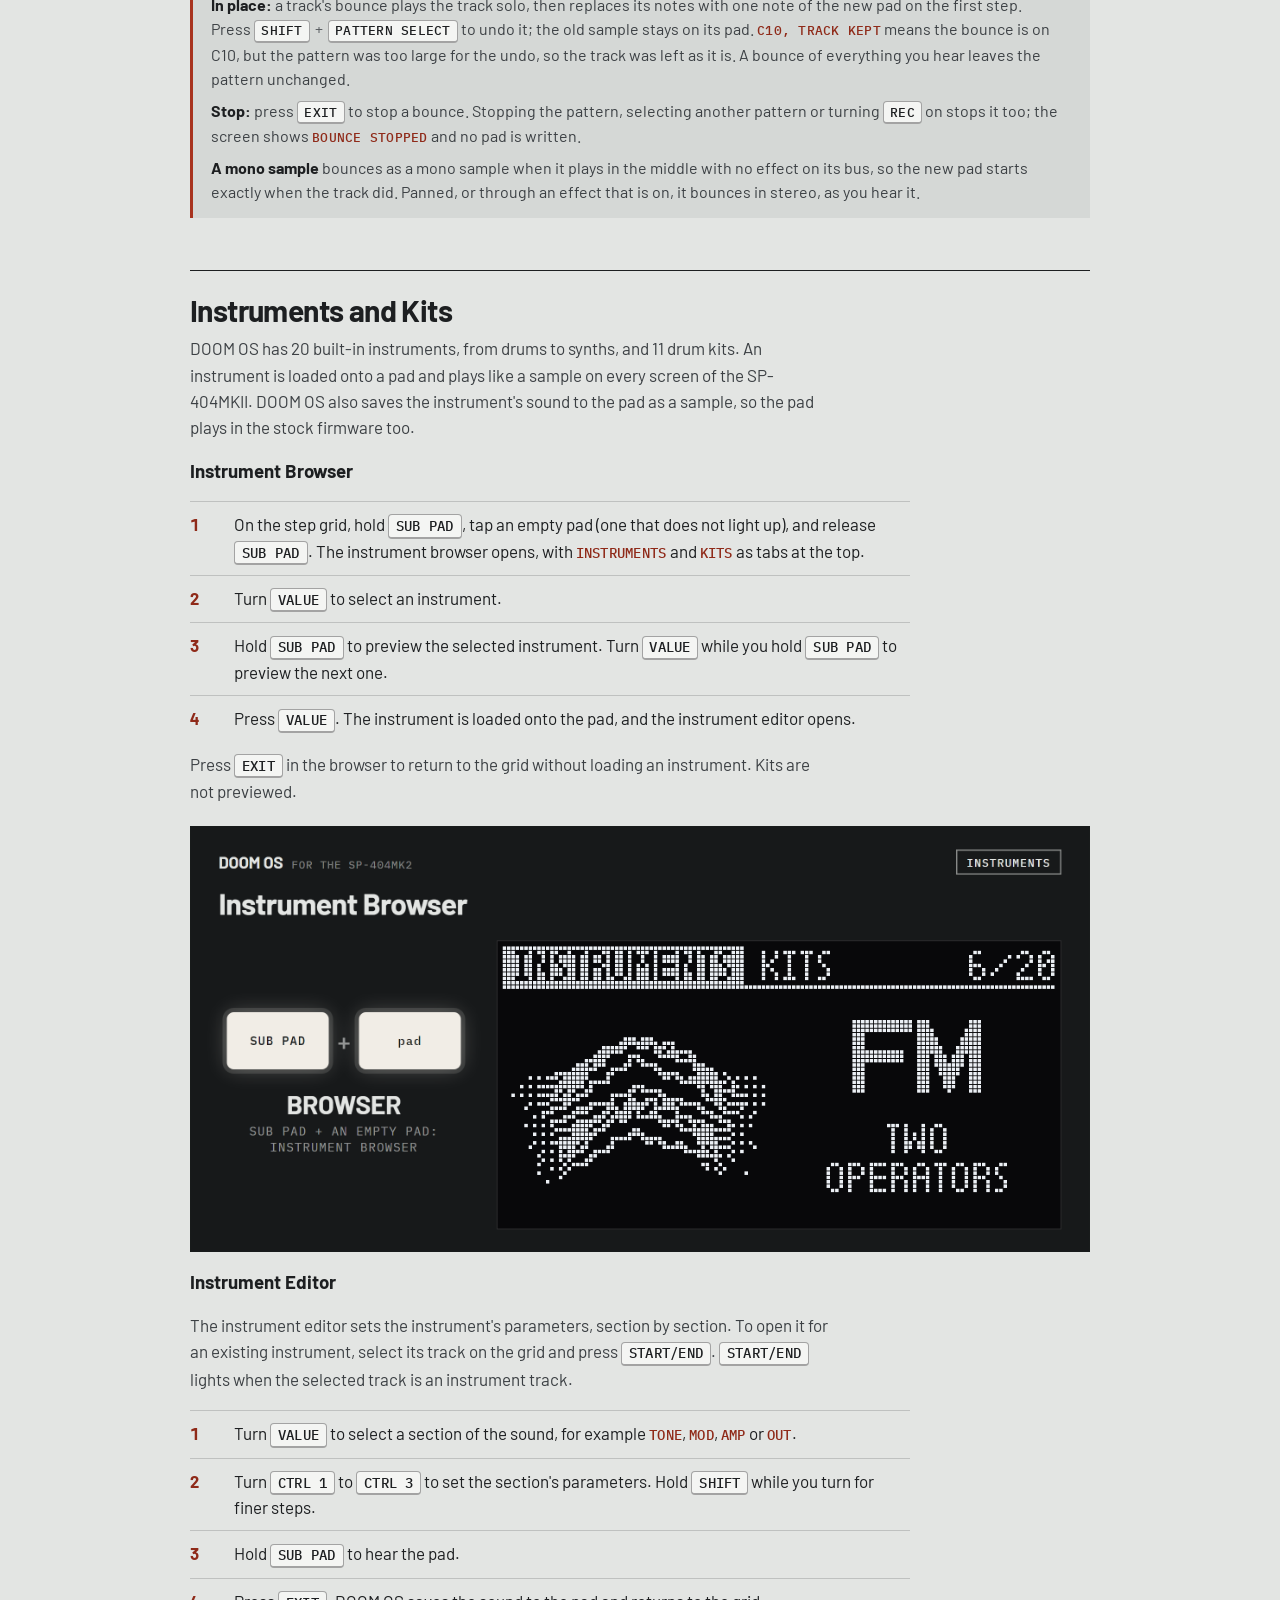
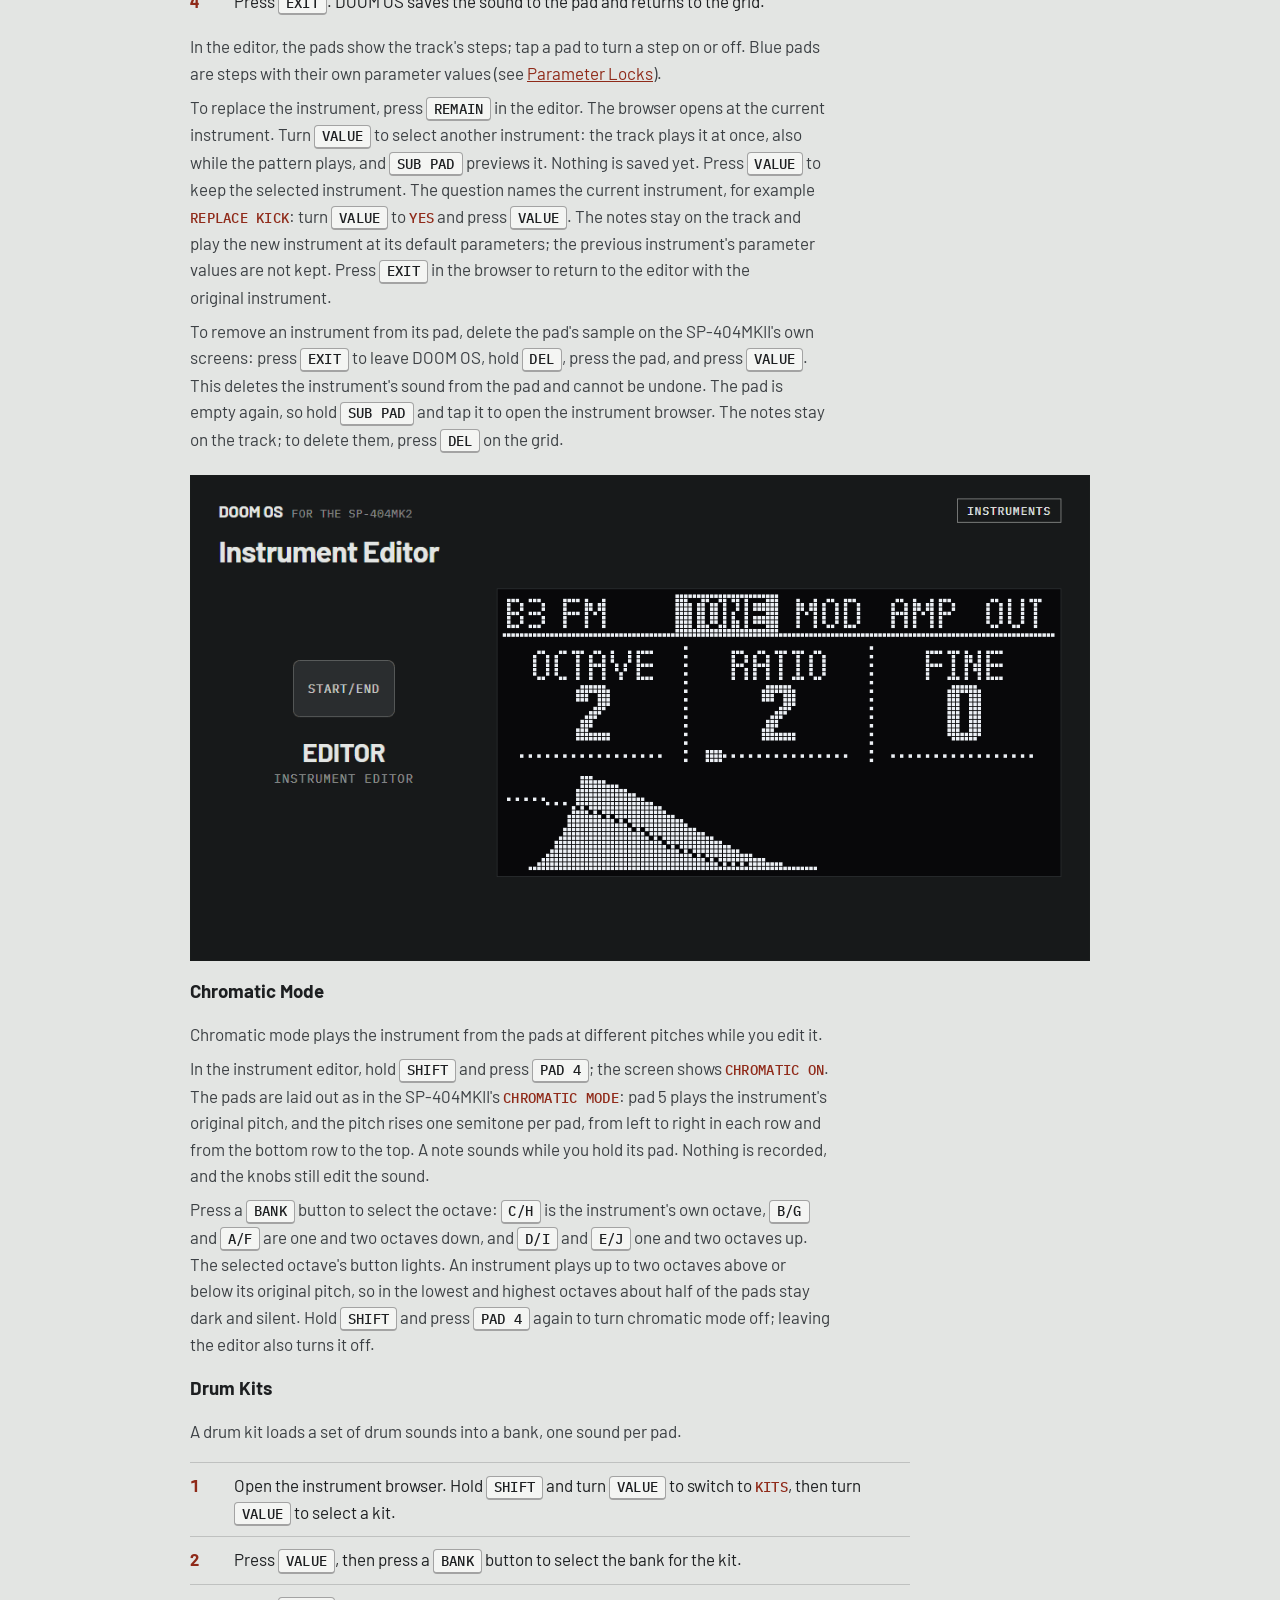
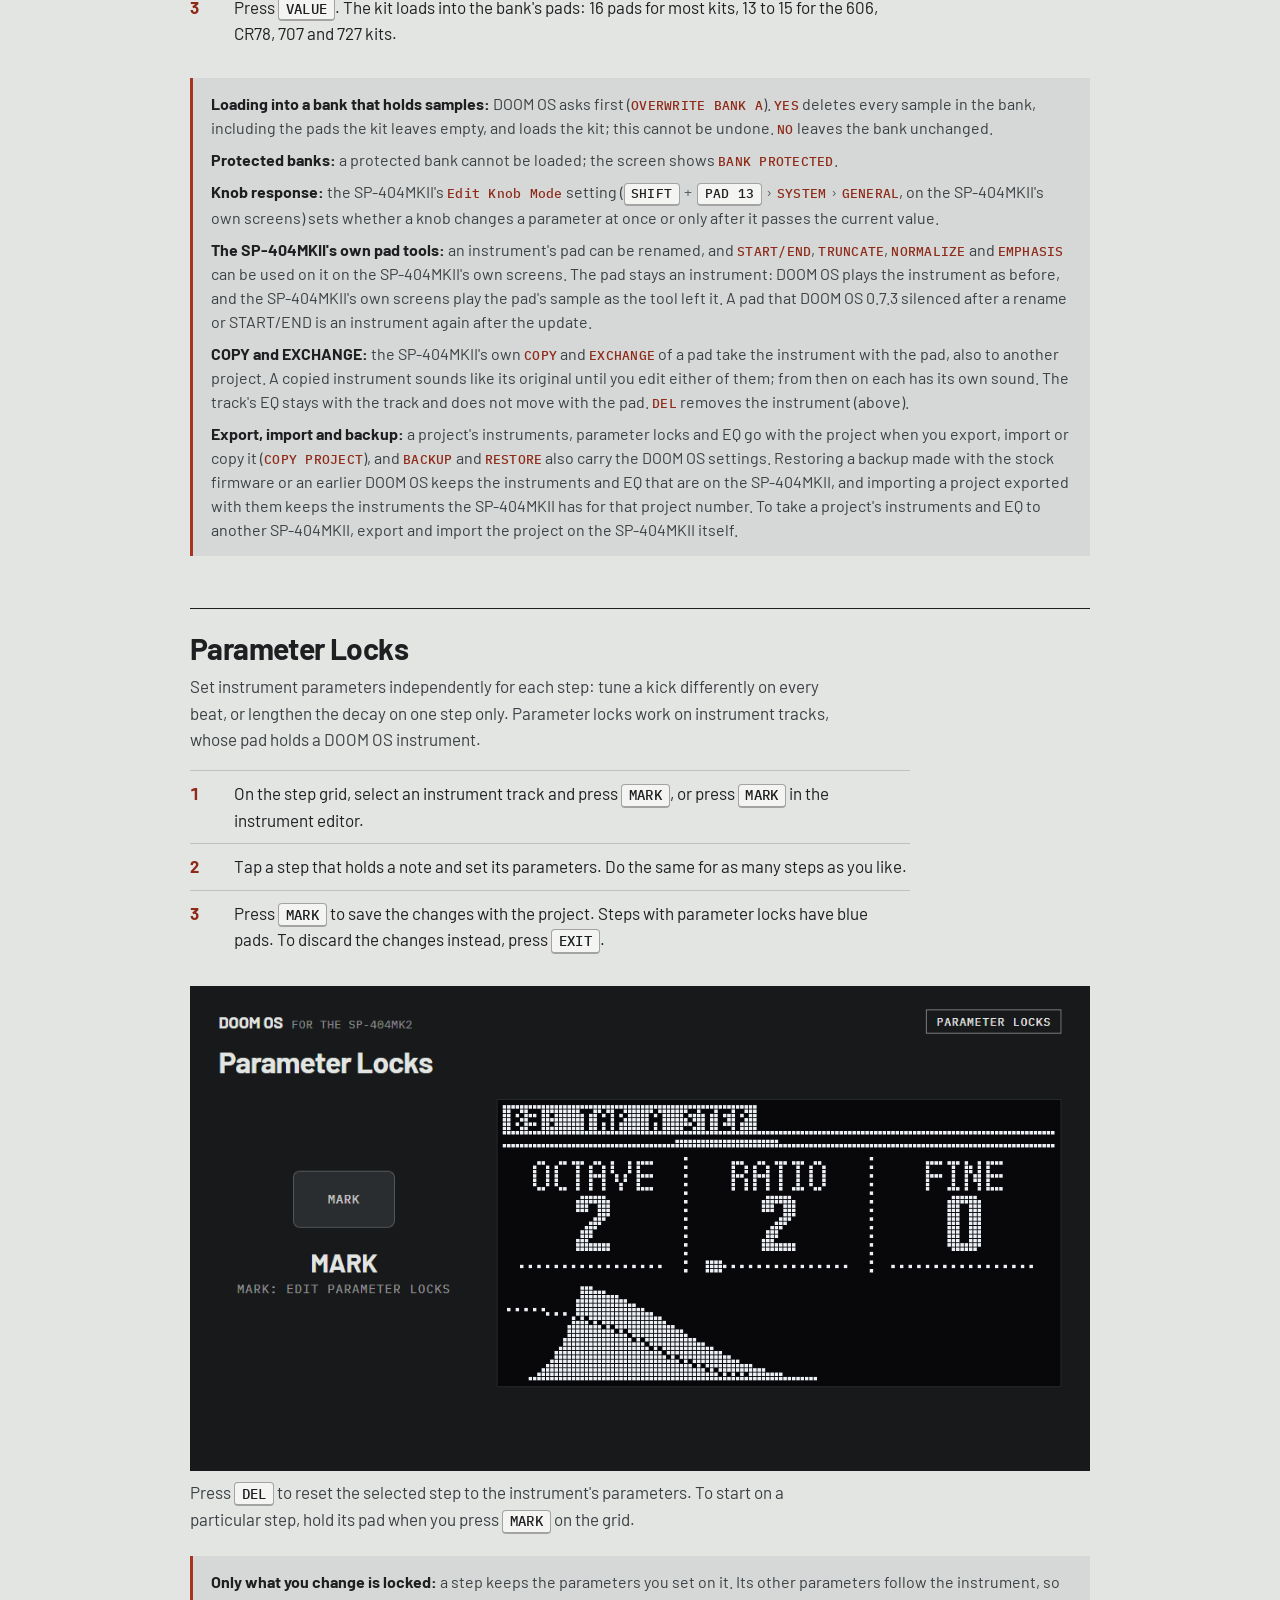
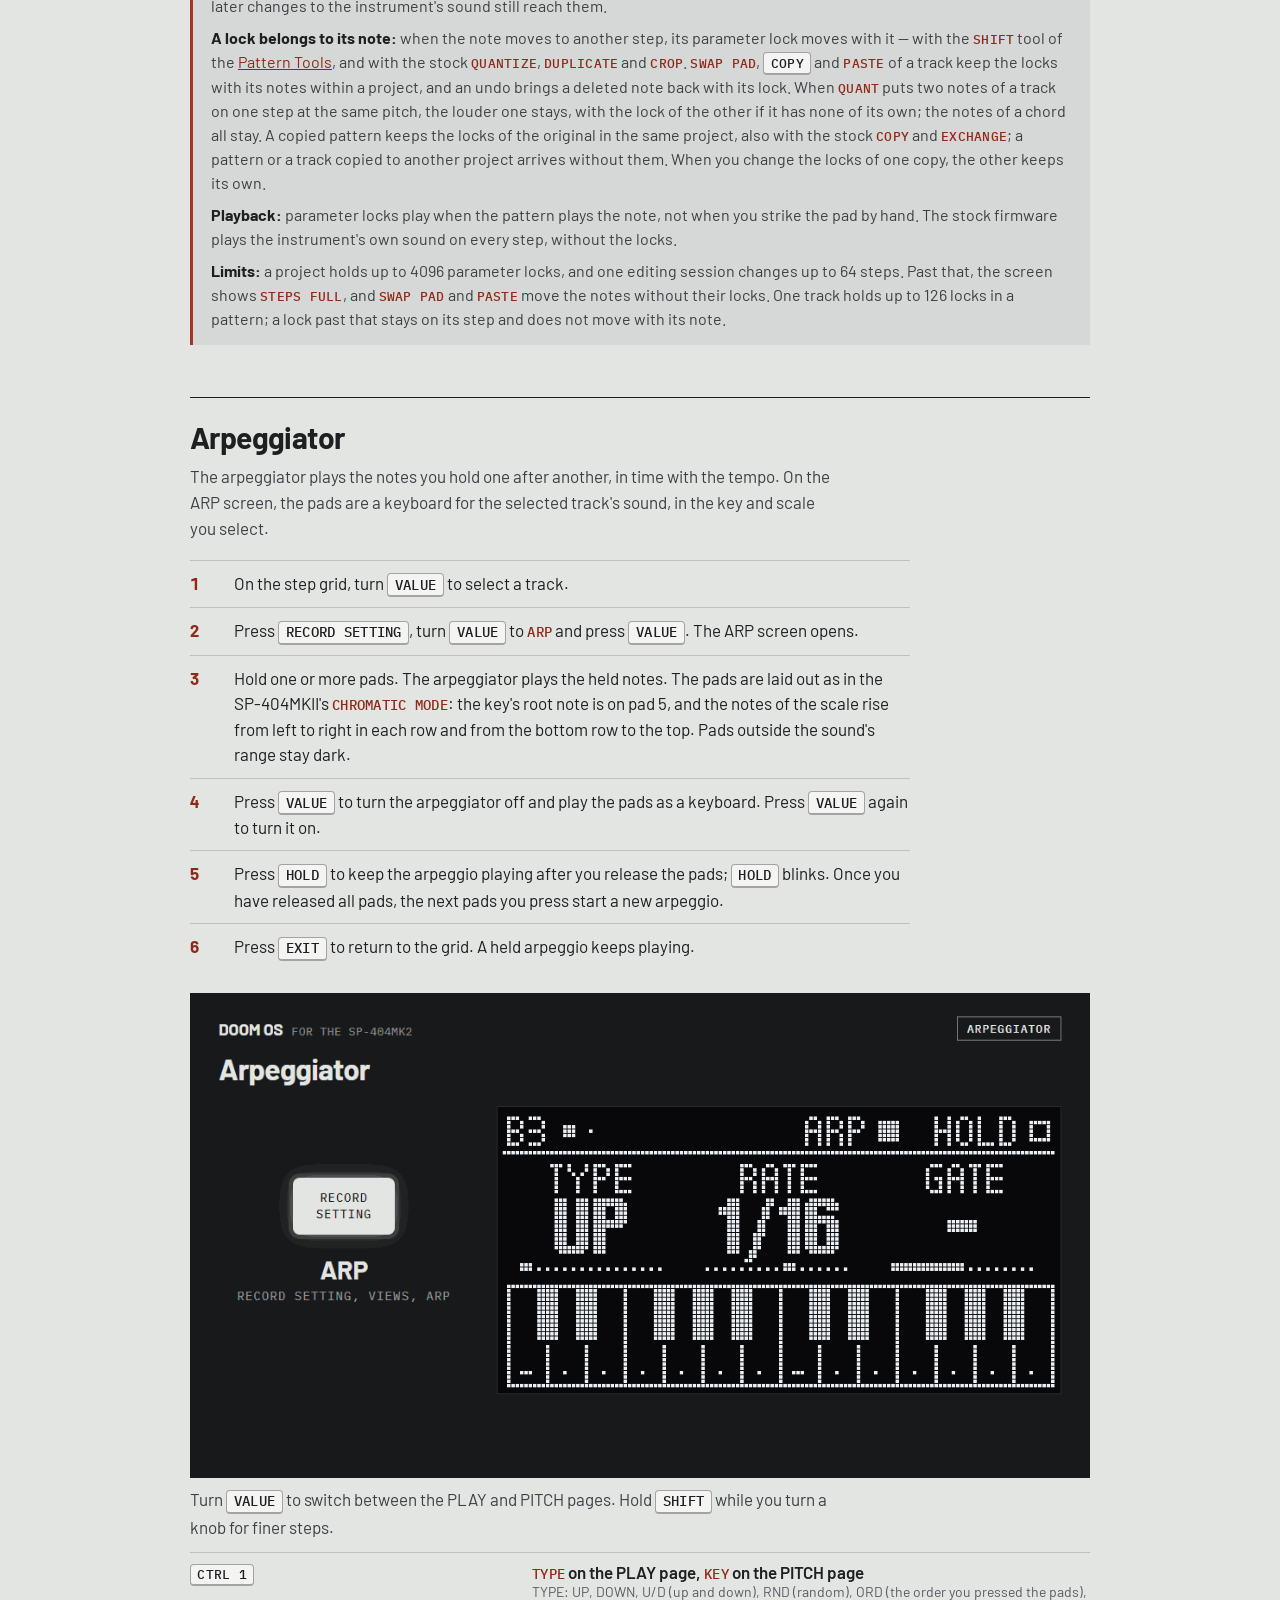
==== commit 06137298: "DOOM OS 0.7.4, build 651C" ====
--- a/manual/index.html
+++ b/manual/index.html
@@ -5,181 +5,34 @@
 <title>DOOM OS Manual for SP-404MK2 | Klangfeld Labs</title>
 <meta name="viewport" content="width=device-width, initial-scale=1, viewport-fit=cover">
 <meta name="description" content="Complete DOOM OS manual for the Roland SP-404MK2. Learn how to use the graphical step sequencer, mixer, instruments, arpeggiators, effects, shortcuts, and more.">
-<style>
-/* Barlow (c) 2017 The Barlow Project Authors, IBM Plex Mono (c) 2017 IBM Corp., SIL Open Font License 1.1 */
-@font-face { font-family: 'Barlow'; font-style: normal; font-weight: 400; font-display: swap; src: url([data-uri]) format('woff2'); }
-@font-face { font-family: 'Barlow'; font-style: normal; font-weight: 500; font-display: swap; src: url([data-uri]) format('woff2'); }
-@font-face { font-family: 'Barlow'; font-style: normal; font-weight: 600; font-display: swap; src: url([data-uri]) format('woff2'); }
-@font-face { font-family: 'Barlow'; font-style: normal; font-weight: 700; font-display: swap; src: url([data-uri]) format('woff2'); }
-@font-face { font-family: 'IBM Plex Mono'; font-style: normal; font-weight: 400; font-display: swap; src: url([data-uri]) format('woff2'); }
-@font-face { font-family: 'IBM Plex Mono'; font-style: normal; font-weight: 500; font-display: swap; src: url([data-uri]) format('woff2'); }
-</style>
-<style>
-:root {
-  --paper: #e3e5e3; --ink: #1d1f21; --text: #3c4044; --quiet: #585c60; --accent: #a8331f;
-  --accent-text: #8f2a19; --box: #d5d8d6; --rule: rgba(29,31,33,.18); --rule-img: rgba(29,31,33,.26); --rule-strong: #1d1f21;
-  --key: #f4f5f3; --key-line: rgba(29,31,33,.38); --mark: rgba(168,51,31,.14);
-  --panel: #17191a; --panel-ink: #e3e5e3;
-  --feature: #17191a; --feature-ink: #e6e8e6; --feature-dim: rgba(230,232,230,.72);
-  --mono: 'IBM Plex Mono', ui-monospace, SFMono-Regular, Menlo, Consolas, monospace;
-  --sans: Barlow, system-ui, -apple-system, 'Segoe UI', sans-serif;
-}
-@media (prefers-color-scheme: dark) {
-  :root:not([data-theme="light"]) {
-    color-scheme: dark;
-    --paper: #151718; --ink: #e6e8e6; --text: #c3c7c9; --quiet: #9aa0a3; --accent: #e8573c;
-    --accent-text: #f07a61; --box: #1f2224; --rule: rgba(230,232,230,.14); --rule-img: rgba(230,232,230,.22); --rule-strong: #e6e8e6;
-    --key: #272a2c; --key-line: rgba(230,232,230,.3); --mark: rgba(232,87,60,.2);
-    --feature: #24282a;
-  }
-}
-:root[data-theme="dark"] {
-  color-scheme: dark;
-  --paper: #151718; --ink: #e6e8e6; --text: #c3c7c9; --quiet: #9aa0a3; --accent: #e8573c;
-  --accent-text: #f07a61; --box: #1f2224; --rule: rgba(230,232,230,.14); --rule-img: rgba(230,232,230,.22); --rule-strong: #e6e8e6;
-  --key: #272a2c; --key-line: rgba(230,232,230,.3); --mark: rgba(232,87,60,.2);
-  --feature: #24282a;
-}
-* { box-sizing: border-box; }
-body { margin: 0; background: var(--paper); color: var(--ink); font-family: var(--sans); font-size: 16px;
-  -webkit-font-smoothing: antialiased; text-wrap: pretty; }
-.wrap { max-width: 980px; margin: 0 auto; padding-inline: 40px; padding-block: 28px 56px; }
-a { color: var(--accent-text); }
-kbd { display: inline-block; font-family: var(--mono); font-size: .8em; font-weight: 500; letter-spacing: .02em;
-  text-transform: uppercase; line-height: 1.35; padding: .12em .5em .08em; border: 1px solid var(--key-line);
-  border-bottom-width: 2px; border-radius: 4px; background: var(--key); color: var(--ink); white-space: nowrap; }
-.item { font-family: var(--mono); font-size: .8em; font-weight: 500; letter-spacing: .02em; color: var(--accent-text);
-  white-space: nowrap; }
-.then { color: var(--quiet); padding: 0 .1em; }
-.plus { color: var(--quiet); padding: 0 .3em; }
-
-header.site { display: flex; align-items: baseline; justify-content: space-between; gap: 16px; }
-.brand { font-weight: 700; font-size: 17px; letter-spacing: -.01em; }
-.brand span { font-family: var(--mono); font-weight: 400; font-size: 12px; letter-spacing: .06em;
-  text-transform: uppercase; color: var(--quiet); margin-left: 8px; }
-.ver { font-family: var(--mono); font-size: 12px; letter-spacing: .06em; text-transform: uppercase; color: var(--quiet); }
-.title { margin-top: 18px; border-top: 4px solid var(--rule-strong); padding-top: 26px; }
-h1 { margin: 0; font-size: 46px; font-weight: 700; letter-spacing: -.03em; line-height: 1.02; text-wrap: balance; }
-.lede { margin: 10px 0 0; font-size: 18px; line-height: 1.5; color: var(--text); max-width: 60ch; }
-
-.find { margin-top: 24px; }
-.find label { display: block; font-family: var(--mono); font-size: 12px; letter-spacing: .06em;
-  text-transform: uppercase; color: var(--quiet); margin-bottom: 6px; }
-.find input { width: 100%; font: 500 20px/1.2 var(--sans); padding: 14px 16px; color: var(--ink);
-  background: var(--key); border: 2px solid var(--rule-strong); border-radius: 0; outline: none; }
-.find input:focus-visible { border-color: var(--accent); box-shadow: 0 0 0 3px var(--mark); }
-.hits { margin-top: 0; border: 2px solid var(--rule-strong); border-top: 0; background: var(--paper); }
-.hits table { margin: 0; }
-.hits .empty { margin: 0; padding: 14px 16px; color: var(--quiet); }
-.hits .grp { display: block; font-family: var(--mono); font-size: 11px; letter-spacing: .06em;
-  text-transform: uppercase; color: var(--quiet); font-weight: 400; margin-bottom: 2px; }
-.jump { display: flex; flex-wrap: wrap; gap: 6px 14px; margin-top: 12px; font-size: 14.5px; font-weight: 600; }
-.jump a { color: var(--text); text-decoration: none; border-bottom: 1px solid var(--rule); }
-.jump a:hover { color: var(--accent-text); border-color: currentColor; }
-
-section.part { margin-top: 52px; border-top: 1px solid var(--rule-strong); padding-top: 22px; }
-h2 { margin: 0; font-size: 30px; font-weight: 700; letter-spacing: -.02em; line-height: 1.15; text-wrap: balance; }
-.sub { margin: 8px 0 0; font-size: 17px; line-height: 1.55; color: var(--text); max-width: 64ch; }
-
-.tabs { margin-top: 22px; }
-.tabs > input { position: absolute; opacity: 0; pointer-events: none; }
-.tabs > label { display: inline-flex; align-items: center; cursor: pointer; font-family: var(--mono); font-size: 13px;
-  font-weight: 600; letter-spacing: .06em; text-transform: uppercase; color: var(--quiet);
-  padding: 10px 18px; margin-right: 4px; border: 2px solid transparent; border-bottom: 0;
-  border-radius: 6px 6px 0 0; position: relative; top: 2px; }
-.tabs > label:hover { color: var(--ink); }
-.tabs > input:checked + label { color: var(--ink); background: var(--box); border-color: var(--rule); z-index: 1; box-shadow: inset 0 3px 0 var(--accent); }
-.tabs > input:focus-visible + label { outline: 2px solid var(--accent); outline-offset: 3px; }
-.tabs > .tab { display: none; background: var(--box); border: 2px solid var(--rule); border-radius: 0 6px 6px 6px; padding: 18px 20px 20px; }
-.tabs > input:nth-of-type(1):checked ~ .tab:nth-of-type(1),
-.tabs > input:nth-of-type(2):checked ~ .tab:nth-of-type(2) { display: block; }
-.tab .how { margin: 0 0 12px; font-size: 17px; line-height: 1.5; color: var(--text); }
-.tab img { display: block; width: 100%; height: auto; border: 1px solid var(--rule-img); background: #17191a; }
-.mode h3 { margin: 0; display: flex; align-items: center; gap: 10px; font-size: 20px; letter-spacing: -.01em; }
-.tag { font-family: var(--mono); font-size: 11.5px; font-weight: 500; letter-spacing: .07em; text-transform: uppercase;
-  padding: 3px 8px 2px; border: 1.5px solid var(--rule-strong); color: var(--ink); }
-.tag.note { background: var(--accent); border-color: var(--accent); color: #fff; }
-.mode .how { margin: 6px 0 12px; color: var(--text); font-size: 16px; }
-.mode img { display: block; width: 100%; height: auto; border: 1px solid var(--rule-img); background: #17191a; }
-.knobs { width: 100%; border-collapse: collapse; margin-top: 12px; }
-.knobs th, .knobs td { text-align: left; padding: 9px 0; border-top: 1px solid var(--rule); vertical-align: baseline; }
-.knobs th { width: 38%; font-weight: 400; }
-.knobs td { font-weight: 600; font-size: 17px; }
-.knobs td small { display: block; font-weight: 400; font-size: 14px; color: var(--quiet); }
-.facts { margin: 22px 0 0; padding: 14px 18px; background: var(--box); border-left: 3px solid var(--accent);
-  display: grid; gap: 8px; font-size: 16px; line-height: 1.5; color: var(--text); }
-.facts p { margin: 0; }
-.facts b { color: var(--ink); }
-
-ol.first { margin: 18px 0 0; padding: 0; list-style: none; counter-reset: s; display: grid; gap: 0; max-width: 720px; }
-ol.first li { counter-increment: s; display: grid; grid-template-columns: 34px 1fr; gap: 10px; padding: 10px 0;
-  border-top: 1px solid var(--rule); font-size: 17px; line-height: 1.5; }
-ol.first li::before { content: counter(s); font-weight: 700; color: var(--accent-text); font-variant-numeric: tabular-nums; }
-.stay { margin: 16px 0 0; max-width: 720px; font-size: 17px; line-height: 1.5; color: var(--text); }
-.stay b { color: var(--ink); }
-.open { margin-top: 22px; padding: 18px 22px 18px; background: var(--feature); color: var(--feature-ink);
-  border-left: 4px solid var(--accent); }
-.open p { margin: 0; }
-.open .lab { font-family: var(--mono); font-size: 12px; letter-spacing: .08em; text-transform: uppercase;
-  color: var(--feature-dim); }
-.open .keys { margin-top: 8px; display: flex; flex-wrap: wrap; align-items: center; gap: 8px 12px;
-  font-size: 26px; font-weight: 700; letter-spacing: -.01em; }
-.open kbd { background: #2a2d2f; color: #e3e5e3; border-color: rgba(227,229,227,.4); }
-.open .keys kbd { font-size: 21px; padding: .22em .65em .14em; }
-.open .keys .plus { color: var(--feature-dim); padding: 0; }
-.open .sub { margin-top: 10px; font-size: 16px; color: var(--feature-dim); }
-.panels { margin: 22px 0 0; }
-.panels img { display: block; width: 100%; height: auto; border: 1px solid var(--rule-img); background: #17191a; }
-.panels figcaption { margin-top: 10px; font-size: 16px; line-height: 1.5; color: var(--text); }
-.aside { margin: 14px 0 0; font-size: 15px; color: var(--quiet); max-width: 720px; }
-
-.groups { columns: 2; column-gap: 36px; margin-top: 18px; }
-.group { break-inside: avoid; margin: 0 0 30px; }
-.group h3 { margin: 0; font-size: 19px; letter-spacing: -.01em; padding-bottom: 6px; border-bottom: 2px solid var(--rule-strong); }
-.gnote { margin: 6px 0 0; font-size: 14px; color: var(--quiet); }
-table { width: 100%; border-collapse: collapse; }
-.group table, .hits table { font-size: 15.5px; }
-.group th, .group td, .hits th, .hits td { text-align: left; vertical-align: baseline; padding: 8px 0; border-bottom: 1px solid var(--rule); line-height: 1.55; }
-.group th, .hits th { font-weight: 600; width: 44%; padding-right: 14px; }
-.hits th, .hits td { padding-inline: 16px; }
-.hits th { padding-right: 8px; }
-.hits tr:last-child th, .hits tr:last-child td { border-bottom: 0; }
-
-footer.site { margin-top: 40px; border-top: 4px solid var(--rule-strong); padding-top: 14px; font-size: 14px;
-  font-weight: 500; color: var(--quiet); display: flex; flex-wrap: wrap; justify-content: space-between;
-  align-items: baseline; gap: 10px 20px; }
-footer.site nav { display: flex; flex-wrap: wrap; gap: 8px 22px; font-weight: 600; }
-footer.site nav a { color: var(--accent-text); text-decoration: none; }
-footer.site nav a:hover { text-decoration: underline; }
-footer.site .note { flex-basis: 100%; margin: 0; font-size: 13px; }
-
-.opt:not(:last-child)::after { content: "·"; color: var(--quiet); padding: 0 .1em 0 .5em; font-weight: 400; }
-.rnote { display: block; margin-top: 3px; font-size: 14px; line-height: 1.45; color: var(--quiet); }
-@media (max-width: 760px) {
-  .wrap { padding-inline: 16px; }
-  h1 { font-size: 34px; }
-  h2 { font-size: 25px; }
-  .modes { grid-template-columns: 1fr; }
-  .groups { columns: 1; }
-}
-@media (max-width: 460px) {
-  .group th, .group td, .hits th, .hits td { display: block; width: auto; border: 0; padding-block: 0; }
-  .group tr, .hits tr { display: block; padding: 8px 0; border-bottom: 1px solid var(--rule); }
-  .hits tr { padding-inline: 0; }
-  .group td, .hits td { margin-top: 4px; }
-}
-@media (prefers-reduced-motion: reduce) { * { scroll-behavior: auto !important; } }
-</style>
+<meta name="author" content="Quintus Oostendorp">
+<link rel="canonical" href="https://klangfeldlabs.com/doom-os/manual/">
+<link rel="icon" href="/favicon.ico" sizes="32x32">
+<link rel="icon" type="image/svg+xml" href="/favicon.svg">
+<link rel="apple-touch-icon" href="/apple-touch-icon.png">
+<meta property="og:site_name" content="Klangfeld Labs">
+<meta property="og:title" content="DOOM OS Manual for SP-404MK2 | Klangfeld Labs">
+<meta property="og:description" content="Complete DOOM OS manual for the Roland SP-404MK2. Learn how to use the graphical step sequencer, mixer, instruments, arpeggiators, effects, shortcuts, and more.">
+<meta property="og:url" content="https://klangfeldlabs.com/doom-os/manual/">
+<meta property="og:type" content="article">
+<meta property="og:image" content="https://klangfeldlabs.com/images/doom-os-2-hero.png">
+<meta name="twitter:card" content="summary_large_image">
+<meta name="twitter:title" content="DOOM OS Manual for SP-404MK2 | Klangfeld Labs">
+<meta name="twitter:description" content="Complete DOOM OS manual for the Roland SP-404MK2. Learn how to use the graphical step sequencer, mixer, instruments, arpeggiators, effects, shortcuts, and more.">
+<meta name="twitter:image" content="https://klangfeldlabs.com/images/doom-os-2-hero.png">
+<script type="application/ld+json">{"@context":"https://schema.org","@graph":[{"@type":"TechArticle","headline":"DOOM OS Manual","description":"Complete DOOM OS manual for the Roland SP-404MK2. Learn how to use the graphical step sequencer, mixer, instruments, arpeggiators, effects, shortcuts, and more.","url":"https://klangfeldlabs.com/doom-os/manual/","image":"https://klangfeldlabs.com/images/doom-os-2-hero.png","inLanguage":"en","about":{"@type":"SoftwareApplication","name":"DOOM OS","url":"https://klangfeldlabs.com/doom-os/"},"isPartOf":{"@type":"WebSite","@id":"https://klangfeldlabs.com/#website","name":"Klangfeld Labs","url":"https://klangfeldlabs.com/"},"publisher":{"@type":"Organization","@id":"https://klangfeldlabs.com/#organization","name":"Klangfeld Labs","url":"https://klangfeldlabs.com/"}},{"@type":"BreadcrumbList","itemListElement":[{"@type":"ListItem","position":1,"name":"Klangfeld Labs","item":"https://klangfeldlabs.com/"},{"@type":"ListItem","position":2,"name":"DOOM OS","item":"https://klangfeldlabs.com/doom-os/"},{"@type":"ListItem","position":3,"name":"Manual","item":"https://klangfeldlabs.com/doom-os/manual/"}]}]}</script>
+<link rel="stylesheet" href="manual.css">
 </head>
 <body>
 <div class="wrap">
+  <nav class="crumbs" aria-label="Breadcrumb"><a href="https://klangfeldlabs.com/">Klangfeld Labs</a><span class="sep" aria-hidden="true">&rsaquo;</span><a href="https://klangfeldlabs.com/doom-os/">DOOM OS</a><span class="sep" aria-hidden="true">&rsaquo;</span><span aria-current="page">Manual</span></nav>
   <header class="site">
     <div class="brand">DOOM OS<span>for the SP-404MK2</span></div>
     <div class="ver">0.7</div>
   </header>
 
   <div class="title">
-    <h1>DOOM OS Quickstart</h1>
+    <h1>DOOM OS Manual</h1>
     <p class="lede">Every DOOM OS control on one page. Anything not listed here works as it does on a stock SP-404MKII.</p>
   </div>
 
@@ -236,7 +89,8 @@
         <img src="img/doomos-ctrl-track-length.gif" width="1040" height="560" alt="The step grid with track A9 selected. Turning CTRL 2 makes every note on the track longer, from one step to four.">
         <table class="knobs">
           <tr><th><kbd>CTRL 1</kbd></th><td>Velocity of every note</td></tr>
-          <tr><th><kbd>CTRL 2</kbd></th><td>Length of every note</td></tr>
+          <tr><th><kbd>CTRL 2</kbd></th><td>Length of every note<small>in the same steps as for one note</small></td></tr>
+          <tr><th><kbd>SHIFT</kbd><span class="plus">+</span><kbd>CTRL 2</kbd></th><td>Length of every note, fine<small>in the same fine steps as for one note, each from its own length</small></td></tr>
           <tr><th><kbd>CTRL 3</kbd></th><td>Nudge of every note<small>at the center position, every note is exactly on its step</small></td></tr>
         </table>
       </div>
@@ -245,18 +99,19 @@
         <img src="img/doomos-ctrl-note-length.gif" width="1040" height="560" alt="Pad 9 held on track A9. The top line shows VEL 90, LEN and MIC. Turning CTRL 2 makes that one note longer while the others stay the same.">
         <table class="knobs">
           <tr><th><kbd>CTRL 1</kbd></th><td>Velocity</td></tr>
-          <tr><th><kbd>CTRL 2</kbd></th><td>Length<small>from a 1/128 note to a whole bar, shown as a note value: <span class="item">LEN 3/32</span></small></td></tr>
+          <tr><th><kbd>CTRL 2</kbd></th><td>Length<small>from 1/24 of a step to a whole bar, in steps of 1/24 of a step up to one step, 1/12 up to 4 steps, 1/8 up to 9 steps and 1/4 up to a bar; shown in steps: <span class="item">LEN 1.50</span></small></td></tr>
           <tr><th><kbd>CTRL 3</kbd></th><td>Nudge<small>earlier or later; at the center position, the note is exactly on its step</small></td></tr>
           <tr><th><kbd>SHIFT</kbd><span class="plus">+</span><kbd>CTRL 1</kbd></th><td>Pitch<small>up to 12 semitones up or down</small></td></tr>
-          <tr><th><kbd>SHIFT</kbd><span class="plus">+</span><kbd>CTRL 2</kbd></th><td>Length, fine<small>1/128 at a time, from the note's own length</small></td></tr>
+          <tr><th><kbd>SHIFT</kbd><span class="plus">+</span><kbd>CTRL 2</kbd></th><td>Length, fine<small>from the note's own length, in steps of 1/60 of a step below one step, 1/24 up to 4 steps and 1/8 above</small></td></tr>
         </table>
       </div>
     </div>
 
     <div class="facts">
-      <p><b>Note values:</b> while you hold a pad, the top line shows the note's <b>VEL</b> (velocity), <b>LEN</b> (length in steps) and <b>MIC</b> (nudge).</p>
+      <p><b>Note values:</b> while you hold a pad, the top line shows the note's <b>VEL</b> (velocity), <b>LEN</b> (length in steps) and <b>NDG</b> (nudge). Turn a knob with no pad held and the top line shows the selected track's values for two seconds; a value its notes do not share shows as <span class="item">--</span>.</p>
       <p><b>Keep a note selected:</b> hold its pad and press <kbd>REMAIN</kbd>. The note stays selected after you release the pad. Press <kbd>REMAIN</kbd> again to deselect it.</p>
       <p><b>Undo:</b> each knob turn is one undo step. Press <kbd>SHIFT</kbd><span class="plus">+</span><kbd>PATTERN SELECT</kbd> to undo it.</p>
+      <p><b>Knob response:</b> the SP-404MKII's <span class="item">Edit Knob Mode</span> setting (<kbd>SHIFT</kbd><span class="plus">+</span><kbd>pad 13</kbd> <span class="then" aria-label="then">&rsaquo;</span> <span class="item">SYSTEM</span> <span class="then" aria-label="then">&rsaquo;</span> <span class="item">GENERAL</span>, on the SP-404MKII's own screens) sets whether a knob changes a note at once (<span class="item">Direct</span>) or only after it passes the note's current value (<span class="item">Catch</span>). With no pad held, a track whose notes share the value works the same way. A track whose notes differ changes once the knob has turned a little, so touching it by accident leaves the notes as they are.</p>
     </div>
   </section>
 
@@ -271,7 +126,7 @@
     <h3>TRACK Page</h3>
     <table class="knobs">
       <tr><th><span class="item">A5 KICK</span></th><td>The selected track's pad and name. Press <kbd>VALUE</kbd> here to open the track's instrument editor, or the instrument browser if the pad is empty<small>on a pad that holds a sample, nothing happens</small></td></tr>
-      <tr><th><span class="item">EDIT</span></th><td><span class="item">SWAP PAD</span>: assign the track's notes to another pad. <span class="item">PASTE</span>: replace the track's notes with the notes copied with <kbd>COPY</kbd>. <span class="item">CLEAR...</span>: delete every note on the track</td></tr>
+      <tr><th><span class="item">EDIT</span></th><td><span class="item">SWAP PAD</span>: assign the track's notes to another pad. <span class="item">PASTE</span>: replace the track's notes with the notes copied with <kbd>COPY</kbd>; on a pattern with no notes, the pattern takes the length of the copied track. With nothing copied, the screen shows <span class="item">NOTHING COPIED</span>. <span class="item">CLEAR...</span>: delete every note on the track</td></tr>
       <tr><th><span class="item">PATTERN</span></th><td><span class="item">CLEAR...</span>: delete every track of the pattern</td></tr>
       <tr><th><span class="item">GENERATE</span></th><td><span class="item">PRINT ARP...</span>: write the arpeggio into the track (see <a href="#arp">Arpeggiator</a>). <span class="item">CLEAR...</span>: delete every note on the track</td></tr>
       <tr><th><span class="item">VIEWS</span></th><td>Open the <span class="item">MIXER</span>, <span class="item">AUTOMATION</span>, <span class="item">ARP</span> or <span class="item">SIDECHAIN</span> screen</td></tr>
@@ -283,9 +138,11 @@
       <tr><th><span class="item">REC</span></th><td>Record mode: SINGLE, MULTI or CHROMATIC (see <a href="#rec">Recording</a>)</td></tr>
     </table>
     <div class="facts">
+      <p><b>Tracks go with their pattern:</b> a track with no notes stays in the pattern. The SP-404MKII's own <span class="item">EXCHANGE</span> moves it with the pattern, and deleting the pattern deletes it.</p>
       <p><b>Actions depend on the screen:</b> EDIT and PATTERN appear on the grid and in the mixer. GENERATE appears in ARP, and on the grid while the arpeggiator plays the selected track.</p>
+      <p><b>SWAP PAD:</b> the screen shows <span class="item">TAP THE OTHER PAD</span>. Tap the pad that takes the track's notes, then press <kbd>VALUE</kbd> to confirm (<span class="item">CONFIRM</span>) or <kbd>EXIT</kbd> to cancel (<span class="item">CANCEL</span>). A pad that already has notes in the pattern cannot be chosen: the screen shows <span class="item">PAD IN USE</span>.</p>
       <p><b>Confirmation:</b> DOOM OS asks before CLEAR... deletes anything. Turn <kbd>VALUE</kbd> to <span class="item">YES</span> and press <kbd>VALUE</kbd> to confirm, or press <kbd>EXIT</kbd> to cancel. <span class="item">PASTE</span> replaces the track's notes without asking.</p>
-      <p><b>Undo:</b> press <kbd>SHIFT</kbd><span class="plus">+</span><kbd>PATTERN SELECT</kbd> to undo a clear or a paste. A pattern with more than 512 notes and effect movements is too large for the undo: the question then reads <span class="item">CLEAR PATTERN, NO UNDO</span>, and no edit of that pattern can be undone.</p>
+      <p><b>Undo:</b> press <kbd>SHIFT</kbd><span class="plus">+</span><kbd>PATTERN SELECT</kbd> to undo a clear, a paste or a swap. A pattern with more than 512 notes and effect movements is too large for the undo: the question then reads <span class="item">CLEAR PATTERN, NO UNDO</span>, and no edit of that pattern can be undone.</p>
     </div>
   </section>
 
@@ -392,10 +249,10 @@
     </table>
     <div class="facts">
       <p><b>The card:</b> its first line names what is bounced, <span class="item">BOUNCE TRACK C9</span> or <span class="item">BOUNCE MIX</span>; its second says what becomes of the pattern once you tap a pad: <span class="item">C9 -&gt; C10</span> for a track, <span class="item">KEEP ORIGINAL PATTERN</span> for everything you hear. It opens on the tail you bounced last. <kbd>EXIT</kbd> closes it without recording.</p>
-      <p><b>The new pad:</b> the pad you tap. A pad with a sample, or with notes in the pattern, is refused with <span class="item">PAD IN USE</span>, so nothing on another pad is overwritten. The new pad is named <span class="item">BOUNCE</span> and the track's pad, or the pattern's pad for everything you hear. When the bounce ends, the screen names it, for example <span class="item">BOUNCED TO C10</span>.</p>
+      <p><b>The new pad:</b> the pad you tap. A pad with a sample, or with notes in the pattern, is refused with <span class="item">PAD IN USE</span>, so nothing on another pad is overwritten. A track whose pad holds no sample cannot be bounced: <span class="item">EMPTY PAD</span>. With nothing to bounce, the screen shows <span class="item">TRACK EMPTY</span> or <span class="item">PATTERN EMPTY</span>. The new pad is named <span class="item">BOUNCE</span> and the track's pad, or the pattern's pad for everything you hear. When the bounce ends, the screen names it, for example <span class="item">BOUNCED TO C10</span>.</p>
       <p><b>In place:</b> a track's bounce plays the track solo, then replaces its notes with one note of the new pad on the first step. Press <kbd>SHIFT</kbd><span class="plus">+</span><kbd>PATTERN SELECT</kbd> to undo it; the old sample stays on its pad. <span class="item">C10, TRACK KEPT</span> means the bounce is on C10, but the pattern was too large for the undo, so the track was left as it is. A bounce of everything you hear leaves the pattern unchanged.</p>
       <p><b>Stop:</b> press <kbd>EXIT</kbd> to stop a bounce. Stopping the pattern, selecting another pattern or turning <kbd>REC</kbd> on stops it too; the screen shows <span class="item">BOUNCE STOPPED</span> and no pad is written.</p>
-      <p><b>A mono sample</b> bounces as a mono sample, so the new pad starts exactly when the track did.</p>
+      <p><b>A mono sample</b> bounces as a mono sample when it plays in the middle with no effect on its bus, so the new pad starts exactly when the track did. Panned, or through an effect that is on, it bounces in stereo, as you hear it.</p>
     </div>
   </section>
 
@@ -442,6 +299,8 @@
       <p><b>Loading into a bank that holds samples:</b> DOOM OS asks first (<span class="item">OVERWRITE BANK A</span>). <span class="item">YES</span> deletes every sample in the bank, including the pads the kit leaves empty, and loads the kit; this cannot be undone. <span class="item">NO</span> leaves the bank unchanged.</p>
       <p><b>Protected banks:</b> a protected bank cannot be loaded; the screen shows <span class="item">BANK PROTECTED</span>.</p>
       <p><b>Knob response:</b> the SP-404MKII's <span class="item">Edit Knob Mode</span> setting (<kbd>SHIFT</kbd><span class="plus">+</span><kbd>pad 13</kbd> <span class="then" aria-label="then">&rsaquo;</span> <span class="item">SYSTEM</span> <span class="then" aria-label="then">&rsaquo;</span> <span class="item">GENERAL</span>, on the SP-404MKII's own screens) sets whether a knob changes a parameter at once or only after it passes the current value.</p>
+      <p><b>The SP-404MKII's own pad tools:</b> an instrument's pad can be renamed, and <span class="item">START/END</span>, <span class="item">TRUNCATE</span>, <span class="item">NORMALIZE</span> and <span class="item">EMPHASIS</span> can be used on it on the SP-404MKII's own screens. The pad stays an instrument: DOOM OS plays the instrument as before, and the SP-404MKII's own screens play the pad's sample as the tool left it. A pad that DOOM OS 0.7.3 silenced after a rename or START/END is an instrument again after the update.</p>
+      <p><b>COPY and EXCHANGE:</b> the SP-404MKII's own <span class="item">COPY</span> and <span class="item">EXCHANGE</span> of a pad take the instrument with the pad, also to another project. A copied instrument sounds like its original until you edit either of them; from then on each has its own sound. The track's EQ stays with the track and does not move with the pad. <span class="item">DEL</span> removes the instrument (above).</p>
       <p><b>Export, import and backup:</b> a project's instruments, parameter locks and EQ go with the project when you export, import or copy it (<span class="item">COPY PROJECT</span>), and <span class="item">BACKUP</span> and <span class="item">RESTORE</span> also carry the DOOM OS settings. Restoring a backup made with the stock firmware or an earlier DOOM OS keeps the instruments and EQ that are on the SP-404MKII, and importing a project exported with them keeps the instruments the SP-404MKII has for that project number. To take a project's instruments and EQ to another SP-404MKII, export and import the project on the SP-404MKII itself.</p>
     </div>
   </section>
@@ -586,7 +445,7 @@
     <h2>Waveform Display</h2>
     <p class="sub">The waveform display shows the last two seconds of audio across the top of the grid or the mixer, with the newest audio on the right.</p>
     <ol class="first">
-      <li><span>Press <kbd>SHIFT</kbd><span class="plus">+</span><kbd>START/END</kbd> to show the waveform of the output (<span class="item">OUT</span>).</span></li>
+      <li><span>Press <kbd>SHIFT</kbd><span class="plus">+</span><kbd>START/END</kbd> to show the waveform of the output (<span class="item">OUT</span>). <kbd>START/END</kbd> lights up while you hold <kbd>SHIFT</kbd>.</span></li>
       <li><span>Press <kbd>SHIFT</kbd><span class="plus">+</span><kbd>START/END</kbd> again to show the selected track's waveform. The track's pad and name appear on the tab. Turn <kbd>VALUE</kbd> to select another track; the display follows it.</span></li>
       <li><span>Press <kbd>SHIFT</kbd><span class="plus">+</span><kbd>START/END</kbd> a third time to hide the waveform display.</span></li>
     </ol>
@@ -660,6 +519,7 @@
     <div class="facts">
       <p><b>EFX MOTION PLAY:</b> press <kbd>START/END</kbd> to turn the SP-404MKII's <span class="item">EFX MOTION PLAY</span> on or off; the recorded movements play only while it is on, and <kbd>START/END</kbd> lights. An edit turns it on. Turning it off also turns off the effects of both buses.</p>
       <p><b>On a step:</b> in the one-parameter view, the row's own FX button turns the effect on or off at the selected step.</p>
+      <p><b>Delete an effect:</b> hold <kbd>DEL</kbd> and press an FX button to delete everything of that effect on this bus: its movements and every time the pattern switches it on or off. <kbd>DEL</kbd><span class="plus">+</span><kbd>MARK</kbd> deletes every effect movement of the pattern, on both buses, as on the SP-404MKII's own pattern edit screen. The notes and pad mutes stay. While you hold <kbd>DEL</kbd>, the FX buttons and <kbd>MARK</kbd> light up.</p>
     </div>
   </section>
 
@@ -748,7 +608,7 @@
         <tr data-k="nudge timing micro shift early late offset all track tighten quantise quantize"><th scope="row">Same nudge for every note</th><td><kbd>CTRL 3</kbd></td></tr>
         <tr data-k="mute unmute silence"><th scope="row">Mute / unmute</th><td><kbd>SHIFT</kbd><span class="plus">+</span>press <kbd>VALUE</kbd></td></tr>
         <tr data-k="solo alone only isolate blink blinking"><th scope="row">Solo on / off</th><td><kbd>SHIFT</kbd><span class="plus">+</span><kbd>ROLL</kbd> &mdash; <kbd>ROLL</kbd> blinks while a track plays solo</td></tr>
-        <tr data-k="copy"><th scope="row">Copy the track's notes</th><td><kbd>COPY</kbd></td></tr>
+        <tr data-k="copy"><th scope="row">Copy the track's notes</th><td><kbd>COPY</kbd> (a track with no notes: <span class="item">TRACK EMPTY</span>, and what you copied before stays)</td></tr>
         <tr data-k="paste"><th scope="row">Paste onto the track</th><td><kbd>RECORD SETTING</kbd> <span class="then" aria-label="then">&rsaquo;</span> <span class="item">EDIT</span> <span class="then" aria-label="then">&rsaquo;</span> <span class="item">PASTE</span></td></tr>
         <tr data-k="swap replace sound sample pad"><th scope="row">Swap pad: the notes to another pad</th><td><kbd>RECORD SETTING</kbd> <span class="then" aria-label="then">&rsaquo;</span> <span class="item">EDIT</span> <span class="then" aria-label="then">&rsaquo;</span> <span class="item">SWAP PAD</span></td></tr>
         <tr data-k="clear erase empty"><th scope="row">Clear the track's notes</th><td><kbd>RECORD SETTING</kbd> <span class="then" aria-label="then">&rsaquo;</span> <span class="item">EDIT</span> <span class="then" aria-label="then">&rsaquo;</span> <span class="item">CLEAR...</span></td></tr>
@@ -766,8 +626,10 @@
         <tr data-k="velocity note loud soft accent"><th scope="row">Velocity</th><td>hold <kbd>pad</kbd><span class="plus">+</span><kbd>CTRL 1</kbd></td></tr>
         <tr data-k="length note gate duration"><th scope="row">Length</th><td>hold <kbd>pad</kbd><span class="plus">+</span><kbd>CTRL 2</kbd></td></tr>
         <tr data-k="length fine trim note gate duration"><th scope="row">Length, fine</th><td>hold <kbd>pad</kbd><span class="plus">+</span><kbd>SHIFT</kbd><span class="plus">+</span><kbd>CTRL 2</kbd></td></tr>
+        <tr data-k="length fine trim track lane all notes gate duration"><th scope="row">Length of the whole track, fine</th><td><kbd>SHIFT</kbd><span class="plus">+</span><kbd>CTRL 2</kbd> with no pad held</td></tr>
         <tr data-k="nudge note timing micro early late mic"><th scope="row">Nudge</th><td>hold <kbd>pad</kbd><span class="plus">+</span><kbd>CTRL 3</kbd></td></tr>
         <tr data-k="pitch note transpose semitone tune"><th scope="row">Pitch</th><td>hold <kbd>pad</kbd><span class="plus">+</span><kbd>SHIFT</kbd><span class="plus">+</span><kbd>CTRL 1</kbd></td></tr>
+        <tr data-k="catch direct jump knob mode response takeover pickup"><th scope="row">Knob response: at once or after passing the value</th><td>the SP-404MKII's <span class="item">Edit Knob Mode</span>: <kbd>SHIFT</kbd><span class="plus">+</span><kbd>pad 13</kbd> <span class="then" aria-label="then">&rsaquo;</span> <span class="item">SYSTEM</span> <span class="then" aria-label="then">&rsaquo;</span> <span class="item">GENERAL</span></td></tr>
       </table>
     </section>
     <section class="group" id="bars-and-views">
@@ -835,6 +697,8 @@
         <tr data-k="replace swap change other instrument sound"><th scope="row">Replace the instrument</th><td>in the editor: <kbd>REMAIN</kbd>, turn <kbd>VALUE</kbd>, press <kbd>VALUE</kbd>, <span class="item">YES</span></td></tr>
         <tr data-k="try swap compare listen audition"><th scope="row">Try other instruments on the track</th><td>in the editor: <kbd>REMAIN</kbd>, turn <kbd>VALUE</kbd>; <kbd>EXIT</kbd> returns to the original</td></tr>
         <tr data-k="delete remove unload clear empty pad"><th scope="row">Remove the instrument from its pad</th><td>outside DOOM OS: hold <kbd>DEL</kbd><span class="plus">+</span><kbd>pad</kbd>, press <kbd>VALUE</kbd></td></tr>
+        <tr data-k="copy duplicate pad other project"><th scope="row">Copy the instrument with its pad</th><td>outside DOOM OS: the SP-404MKII's own <span class="item">COPY</span> of the pad, also to another project</td></tr>
+        <tr data-k="exchange swap pads"><th scope="row">Exchange two pads with their instruments</th><td>outside DOOM OS: the SP-404MKII's own <span class="item">EXCHANGE</span> of the pads</td></tr>
         <tr data-k="section parameters page"><th scope="row">Select a section</th><td>turn <kbd>VALUE</kbd></td></tr>
         <tr data-k="parameter knob"><th scope="row">Section parameters</th><td><kbd>CTRL 1</kbd> <kbd>CTRL 2</kbd> <kbd>CTRL 3</kbd> (hold <kbd>SHIFT</kbd> for finer steps)</td></tr>
         <tr data-k="listen audition preview"><th scope="row">Hear the pad</th><td>hold <kbd>SUB PAD</kbd></td></tr>
@@ -971,6 +835,8 @@
         <tr data-k="automation step value"><th scope="row">Change a step's value (one parameter)</th><td>tap a <kbd>pad</kbd>, turn <kbd>VALUE</kbd>; or hold <kbd>pad</kbd><span class="plus">+</span>turn <kbd>VALUE</kbd></td></tr>
         <tr data-k="automation delete step"><th scope="row">Delete a step's value (one parameter)</th><td><kbd>DEL</kbd><span class="plus">+</span><kbd>pad</kbd></td></tr>
         <tr data-k="automation clear delete"><th scope="row">Delete a parameter's movements (overview)</th><td><kbd>DEL</kbd><span class="plus">+</span>press <kbd>VALUE</kbd></td></tr>
+        <tr data-k="automation clear delete effect on off"><th scope="row">Delete everything of one effect, its on / off too</th><td><kbd>DEL</kbd><span class="plus">+</span>its <kbd>FX</kbd> button</td></tr>
+        <tr data-k="automation clear delete all effects motion"><th scope="row">Delete every effect movement of the pattern</th><td><kbd>DEL</kbd><span class="plus">+</span><kbd>MARK</kbd></td></tr>
         <tr data-k="automation copy paste"><th scope="row">Copy / paste a parameter (overview, same effect)</th><td><kbd>COPY</kbd><span class="plus">+</span>press <kbd>VALUE</kbd></td></tr>
         <tr data-k="motion play automation efx"><th scope="row">EFX MOTION PLAY on / off</th><td><kbd>START/END</kbd></td></tr>
         <tr data-k="automation bar"><th scope="row">Next / previous bar</th><td><kbd>REMAIN</kbd><span class="plus">+</span>turn <kbd>VALUE</kbd></td></tr>
@@ -992,7 +858,7 @@
   <footer class="site">
     <span>DOOM OS 0.7 &middot; Klangfeld Labs</span>
     <nav>
-      <a href="https://klangfeldlabs.com/doom-os" target="_blank" rel="noopener">klangfeldlabs.com/doom-os &#8599;</a>
+      <a href="https://klangfeldlabs.com/doom-os/" target="_blank" rel="noopener">klangfeldlabs.com/doom-os &#8599;</a>
       <a href="https://github.com/klangfeld-labs/doom-os" target="_blank" rel="noopener">DOOM OS on GitHub &#8599;</a>
     </nav>
     <p class="note">Not affiliated with Roland. SP-404MK2 is a trademark of Roland Corporation.</p>
--- a/manual/manual.css
+++ b/manual/manual.css
@@ -0,0 +1,166 @@
+/* Barlow (c) 2017 The Barlow Project Authors, IBM Plex Mono (c) 2017 IBM Corp., SIL Open Font License 1.1: fonts/OFL.txt */
+@font-face { font-family: 'Barlow'; font-style: normal; font-weight: 400; font-display: swap; src: url(fonts/barlow-latin-400-normal.woff2) format('woff2'); }
+@font-face { font-family: 'Barlow'; font-style: normal; font-weight: 500; font-display: swap; src: url(fonts/barlow-latin-500-normal.woff2) format('woff2'); }
+@font-face { font-family: 'Barlow'; font-style: normal; font-weight: 600; font-display: swap; src: url(fonts/barlow-latin-600-normal.woff2) format('woff2'); }
+@font-face { font-family: 'Barlow'; font-style: normal; font-weight: 700; font-display: swap; src: url(fonts/barlow-latin-700-normal.woff2) format('woff2'); }
+@font-face { font-family: 'IBM Plex Mono'; font-style: normal; font-weight: 400; font-display: swap; src: url(fonts/ibm-plex-mono-latin-400-normal.woff2) format('woff2'); }
+@font-face { font-family: 'IBM Plex Mono'; font-style: normal; font-weight: 500; font-display: swap; src: url(fonts/ibm-plex-mono-latin-500-normal.woff2) format('woff2'); }
+
+:root {
+  --paper: #e3e5e3; --ink: #1d1f21; --text: #3c4044; --quiet: #585c60; --accent: #a8331f;
+  --accent-text: #8f2a19; --box: #d5d8d6; --rule: rgba(29,31,33,.18); --rule-img: rgba(29,31,33,.26); --rule-strong: #1d1f21;
+  --key: #f4f5f3; --key-line: rgba(29,31,33,.38); --mark: rgba(168,51,31,.14);
+  --panel: #17191a; --panel-ink: #e3e5e3;
+  --feature: #17191a; --feature-ink: #e6e8e6; --feature-dim: rgba(230,232,230,.72);
+  --mono: 'IBM Plex Mono', ui-monospace, SFMono-Regular, Menlo, Consolas, monospace;
+  --sans: Barlow, system-ui, -apple-system, 'Segoe UI', sans-serif;
+}
+@media (prefers-color-scheme: dark) {
+  :root:not([data-theme="light"]) {
+    color-scheme: dark;
+    --paper: #151718; --ink: #e6e8e6; --text: #c3c7c9; --quiet: #9aa0a3; --accent: #e8573c;
+    --accent-text: #f07a61; --box: #1f2224; --rule: rgba(230,232,230,.14); --rule-img: rgba(230,232,230,.22); --rule-strong: #e6e8e6;
+    --key: #272a2c; --key-line: rgba(230,232,230,.3); --mark: rgba(232,87,60,.2);
+    --feature: #24282a;
+  }
+}
+:root[data-theme="dark"] {
+  color-scheme: dark;
+  --paper: #151718; --ink: #e6e8e6; --text: #c3c7c9; --quiet: #9aa0a3; --accent: #e8573c;
+  --accent-text: #f07a61; --box: #1f2224; --rule: rgba(230,232,230,.14); --rule-img: rgba(230,232,230,.22); --rule-strong: #e6e8e6;
+  --key: #272a2c; --key-line: rgba(230,232,230,.3); --mark: rgba(232,87,60,.2);
+  --feature: #24282a;
+}
+* { box-sizing: border-box; }
+body { margin: 0; background: var(--paper); color: var(--ink); font-family: var(--sans); font-size: 16px;
+  -webkit-font-smoothing: antialiased; text-wrap: pretty; }
+.wrap { max-width: 980px; margin: 0 auto; padding-inline: 40px; padding-block: 28px 56px; }
+a { color: var(--accent-text); }
+kbd { display: inline-block; font-family: var(--mono); font-size: .8em; font-weight: 500; letter-spacing: .02em;
+  text-transform: uppercase; line-height: 1.35; padding: .12em .5em .08em; border: 1px solid var(--key-line);
+  border-bottom-width: 2px; border-radius: 4px; background: var(--key); color: var(--ink); white-space: nowrap; }
+.item { font-family: var(--mono); font-size: .8em; font-weight: 500; letter-spacing: .02em; color: var(--accent-text);
+  white-space: nowrap; }
+.then { color: var(--quiet); padding: 0 .1em; }
+.plus { color: var(--quiet); padding: 0 .3em; }
+
+header.site { display: flex; align-items: baseline; justify-content: space-between; gap: 16px; }
+.brand { font-weight: 700; font-size: 17px; letter-spacing: -.01em; }
+.brand span { font-family: var(--mono); font-weight: 400; font-size: 12px; letter-spacing: .06em;
+  text-transform: uppercase; color: var(--quiet); margin-left: 8px; }
+.ver { font-family: var(--mono); font-size: 12px; letter-spacing: .06em; text-transform: uppercase; color: var(--quiet); }
+.crumbs { margin-bottom: 14px; font-family: var(--mono); font-size: 12px; letter-spacing: .06em; text-transform: uppercase; color: var(--quiet); }
+.crumbs a { color: inherit; text-decoration: none; }
+.crumbs a:hover { color: var(--accent-text); text-decoration: underline; }
+.crumbs .sep { margin-inline: 7px; }
+.title { margin-top: 18px; border-top: 4px solid var(--rule-strong); padding-top: 26px; }
+h1 { margin: 0; font-size: 46px; font-weight: 700; letter-spacing: -.03em; line-height: 1.02; text-wrap: balance; }
+.lede { margin: 10px 0 0; font-size: 18px; line-height: 1.5; color: var(--text); max-width: 60ch; }
+
+.find { margin-top: 24px; }
+.find label { display: block; font-family: var(--mono); font-size: 12px; letter-spacing: .06em;
+  text-transform: uppercase; color: var(--quiet); margin-bottom: 6px; }
+.find input { width: 100%; font: 500 20px/1.2 var(--sans); padding: 14px 16px; color: var(--ink);
+  background: var(--key); border: 2px solid var(--rule-strong); border-radius: 0; outline: none; }
+.find input:focus-visible { border-color: var(--accent); box-shadow: 0 0 0 3px var(--mark); }
+.hits { margin-top: 0; border: 2px solid var(--rule-strong); border-top: 0; background: var(--paper); }
+.hits table { margin: 0; }
+.hits .empty { margin: 0; padding: 14px 16px; color: var(--quiet); }
+.hits .grp { display: block; font-family: var(--mono); font-size: 11px; letter-spacing: .06em;
+  text-transform: uppercase; color: var(--quiet); font-weight: 400; margin-bottom: 2px; }
+.jump { display: flex; flex-wrap: wrap; gap: 6px 14px; margin-top: 12px; font-size: 14.5px; font-weight: 600; }
+.jump a { color: var(--text); text-decoration: none; border-bottom: 1px solid var(--rule); }
+.jump a:hover { color: var(--accent-text); border-color: currentColor; }
+
+section.part { margin-top: 52px; border-top: 1px solid var(--rule-strong); padding-top: 22px; }
+h2 { margin: 0; font-size: 30px; font-weight: 700; letter-spacing: -.02em; line-height: 1.15; text-wrap: balance; }
+.sub { margin: 8px 0 0; font-size: 17px; line-height: 1.55; color: var(--text); max-width: 64ch; }
+
+.tabs { margin-top: 22px; }
+.tabs > input { position: absolute; opacity: 0; pointer-events: none; }
+.tabs > label { display: inline-flex; align-items: center; cursor: pointer; font-family: var(--mono); font-size: 13px;
+  font-weight: 600; letter-spacing: .06em; text-transform: uppercase; color: var(--quiet);
+  padding: 10px 18px; margin-right: 4px; border: 2px solid transparent; border-bottom: 0;
+  border-radius: 6px 6px 0 0; position: relative; top: 2px; }
+.tabs > label:hover { color: var(--ink); }
+.tabs > input:checked + label { color: var(--ink); background: var(--box); border-color: var(--rule); z-index: 1; box-shadow: inset 0 3px 0 var(--accent); }
+.tabs > input:focus-visible + label { outline: 2px solid var(--accent); outline-offset: 3px; }
+.tabs > .tab { display: none; background: var(--box); border: 2px solid var(--rule); border-radius: 0 6px 6px 6px; padding: 18px 20px 20px; }
+.tabs > input:nth-of-type(1):checked ~ .tab:nth-of-type(1),
+.tabs > input:nth-of-type(2):checked ~ .tab:nth-of-type(2) { display: block; }
+.tab .how { margin: 0 0 12px; font-size: 17px; line-height: 1.5; color: var(--text); }
+.tab img { display: block; width: 100%; height: auto; border: 1px solid var(--rule-img); background: #17191a; }
+.mode h3 { margin: 0; display: flex; align-items: center; gap: 10px; font-size: 20px; letter-spacing: -.01em; }
+.tag { font-family: var(--mono); font-size: 11.5px; font-weight: 500; letter-spacing: .07em; text-transform: uppercase;
+  padding: 3px 8px 2px; border: 1.5px solid var(--rule-strong); color: var(--ink); }
+.tag.note { background: var(--accent); border-color: var(--accent); color: #fff; }
+.mode .how { margin: 6px 0 12px; color: var(--text); font-size: 16px; }
+.mode img { display: block; width: 100%; height: auto; border: 1px solid var(--rule-img); background: #17191a; }
+.knobs { width: 100%; border-collapse: collapse; margin-top: 12px; }
+.knobs th, .knobs td { text-align: left; padding: 9px 0; border-top: 1px solid var(--rule); vertical-align: baseline; }
+.knobs th { width: 38%; font-weight: 400; }
+.knobs td { font-weight: 600; font-size: 17px; }
+.knobs td small { display: block; font-weight: 400; font-size: 14px; color: var(--quiet); }
+.facts { margin: 22px 0 0; padding: 14px 18px; background: var(--box); border-left: 3px solid var(--accent);
+  display: grid; gap: 8px; font-size: 16px; line-height: 1.5; color: var(--text); }
+.facts p { margin: 0; }
+.facts b { color: var(--ink); }
+
+ol.first { margin: 18px 0 0; padding: 0; list-style: none; counter-reset: s; display: grid; gap: 0; max-width: 720px; }
+ol.first li { counter-increment: s; display: grid; grid-template-columns: 34px 1fr; gap: 10px; padding: 10px 0;
+  border-top: 1px solid var(--rule); font-size: 17px; line-height: 1.5; }
+ol.first li::before { content: counter(s); font-weight: 700; color: var(--accent-text); font-variant-numeric: tabular-nums; }
+.stay { margin: 16px 0 0; max-width: 720px; font-size: 17px; line-height: 1.5; color: var(--text); }
+.stay b { color: var(--ink); }
+.open { margin-top: 22px; padding: 18px 22px 18px; background: var(--feature); color: var(--feature-ink);
+  border-left: 4px solid var(--accent); }
+.open p { margin: 0; }
+.open .lab { font-family: var(--mono); font-size: 12px; letter-spacing: .08em; text-transform: uppercase;
+  color: var(--feature-dim); }
+.open .keys { margin-top: 8px; display: flex; flex-wrap: wrap; align-items: center; gap: 8px 12px;
+  font-size: 26px; font-weight: 700; letter-spacing: -.01em; }
+.open kbd { background: #2a2d2f; color: #e3e5e3; border-color: rgba(227,229,227,.4); }
+.open .keys kbd { font-size: 21px; padding: .22em .65em .14em; }
+.open .keys .plus { color: var(--feature-dim); padding: 0; }
+.open .sub { margin-top: 10px; font-size: 16px; color: var(--feature-dim); }
+.panels { margin: 22px 0 0; }
+.panels img { display: block; width: 100%; height: auto; border: 1px solid var(--rule-img); background: #17191a; }
+.panels figcaption { margin-top: 10px; font-size: 16px; line-height: 1.5; color: var(--text); }
+.aside { margin: 14px 0 0; font-size: 15px; color: var(--quiet); max-width: 720px; }
+
+.groups { columns: 2; column-gap: 36px; margin-top: 18px; }
+.group { break-inside: avoid; margin: 0 0 30px; }
+.group h3 { margin: 0; font-size: 19px; letter-spacing: -.01em; padding-bottom: 6px; border-bottom: 2px solid var(--rule-strong); }
+.gnote { margin: 6px 0 0; font-size: 14px; color: var(--quiet); }
+table { width: 100%; border-collapse: collapse; }
+.group table, .hits table { font-size: 15.5px; }
+.group th, .group td, .hits th, .hits td { text-align: left; vertical-align: baseline; padding: 8px 0; border-bottom: 1px solid var(--rule); line-height: 1.55; }
+.group th, .hits th { font-weight: 600; width: 44%; padding-right: 14px; }
+.hits th, .hits td { padding-inline: 16px; }
+.hits th { padding-right: 8px; }
+.hits tr:last-child th, .hits tr:last-child td { border-bottom: 0; }
+
+footer.site { margin-top: 40px; border-top: 4px solid var(--rule-strong); padding-top: 14px; font-size: 14px;
+  font-weight: 500; color: var(--quiet); display: flex; flex-wrap: wrap; justify-content: space-between;
+  align-items: baseline; gap: 10px 20px; }
+footer.site nav { display: flex; flex-wrap: wrap; gap: 8px 22px; font-weight: 600; }
+footer.site nav a { color: var(--accent-text); text-decoration: none; }
+footer.site nav a:hover { text-decoration: underline; }
+footer.site .note { flex-basis: 100%; margin: 0; font-size: 13px; }
+
+.opt:not(:last-child)::after { content: "·"; color: var(--quiet); padding: 0 .1em 0 .5em; font-weight: 400; }
+.rnote { display: block; margin-top: 3px; font-size: 14px; line-height: 1.45; color: var(--quiet); }
+@media (max-width: 760px) {
+  .wrap { padding-inline: 16px; }
+  h1 { font-size: 34px; }
+  h2 { font-size: 25px; }
+  .modes { grid-template-columns: 1fr; }
+  .groups { columns: 1; }
+}
+@media (max-width: 460px) {
+  .group th, .group td, .hits th, .hits td { display: block; width: auto; border: 0; padding-block: 0; }
+  .group tr, .hits tr { display: block; padding: 8px 0; border-bottom: 1px solid var(--rule); }
+  .hits tr { padding-inline: 0; }
+  .group td, .hits td { margin-top: 4px; }
+}
+@media (prefers-reduced-motion: reduce) { * { scroll-behavior: auto !important; } }
